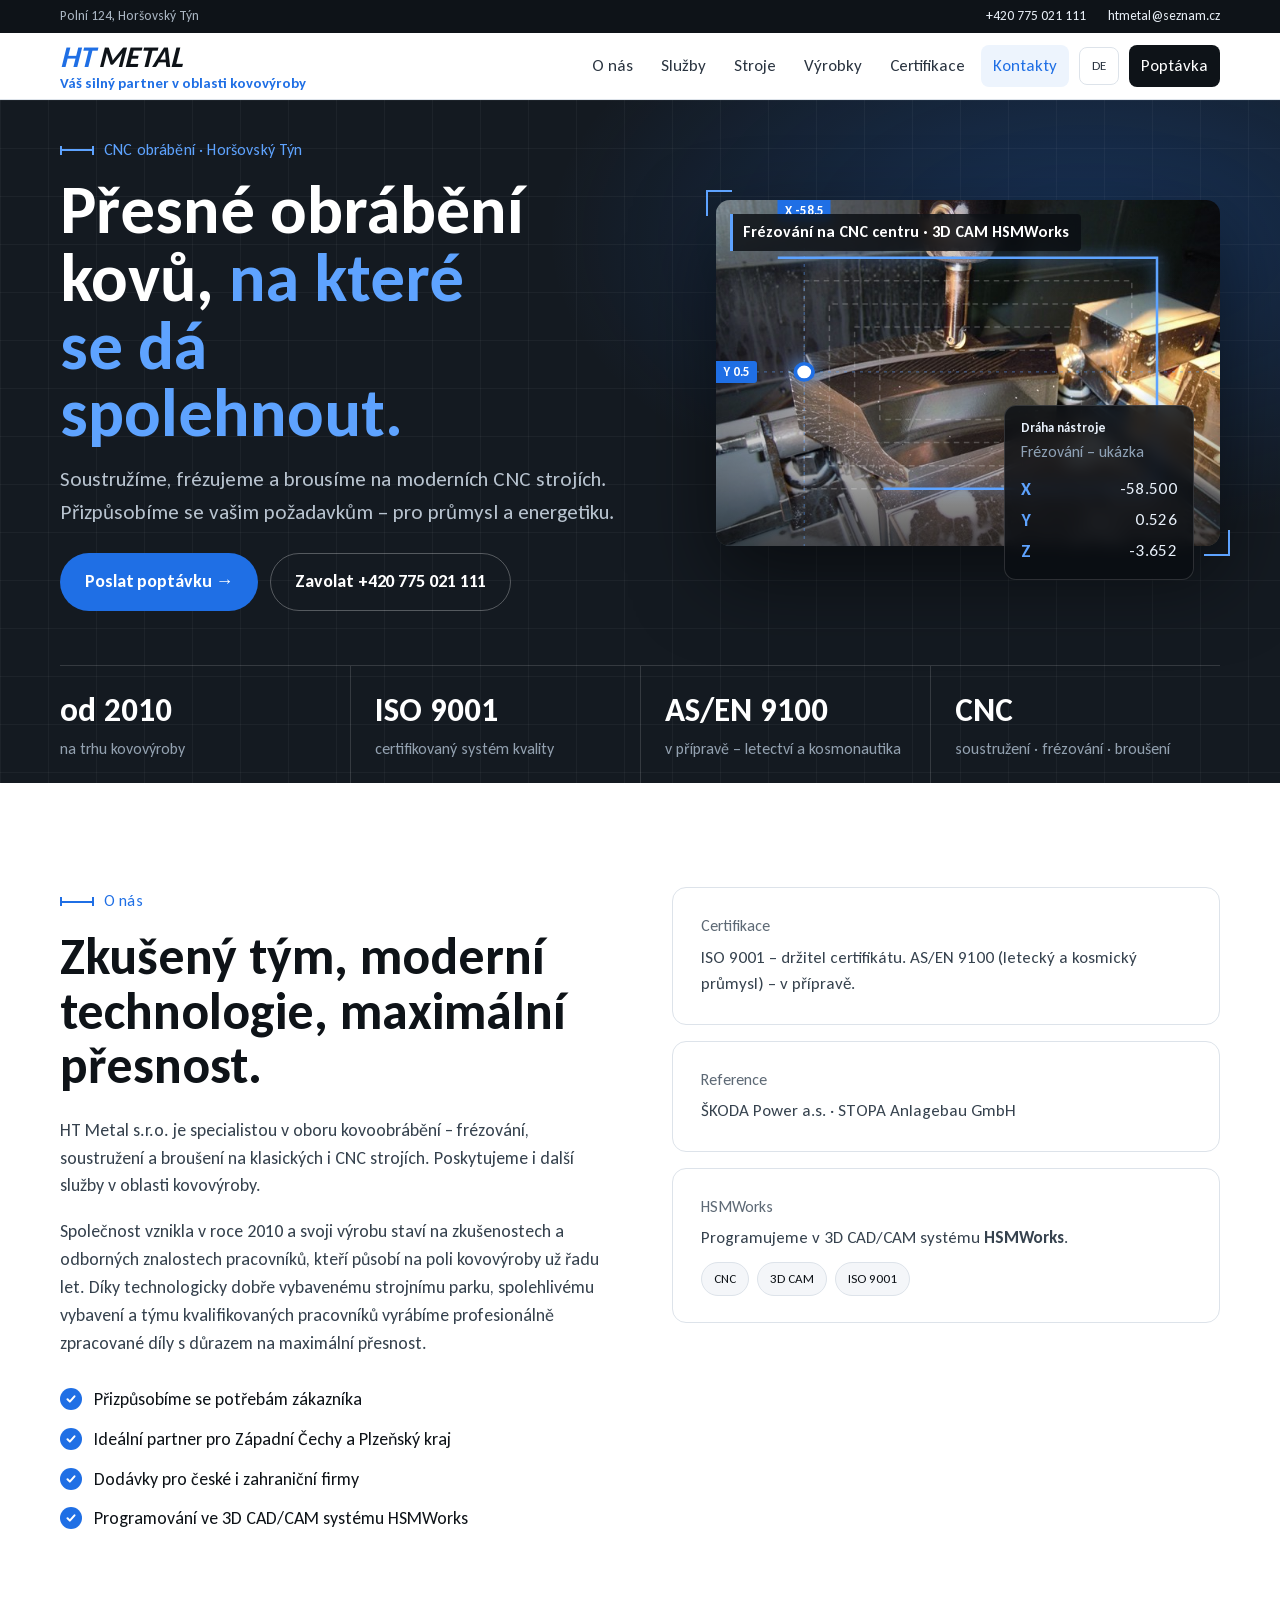
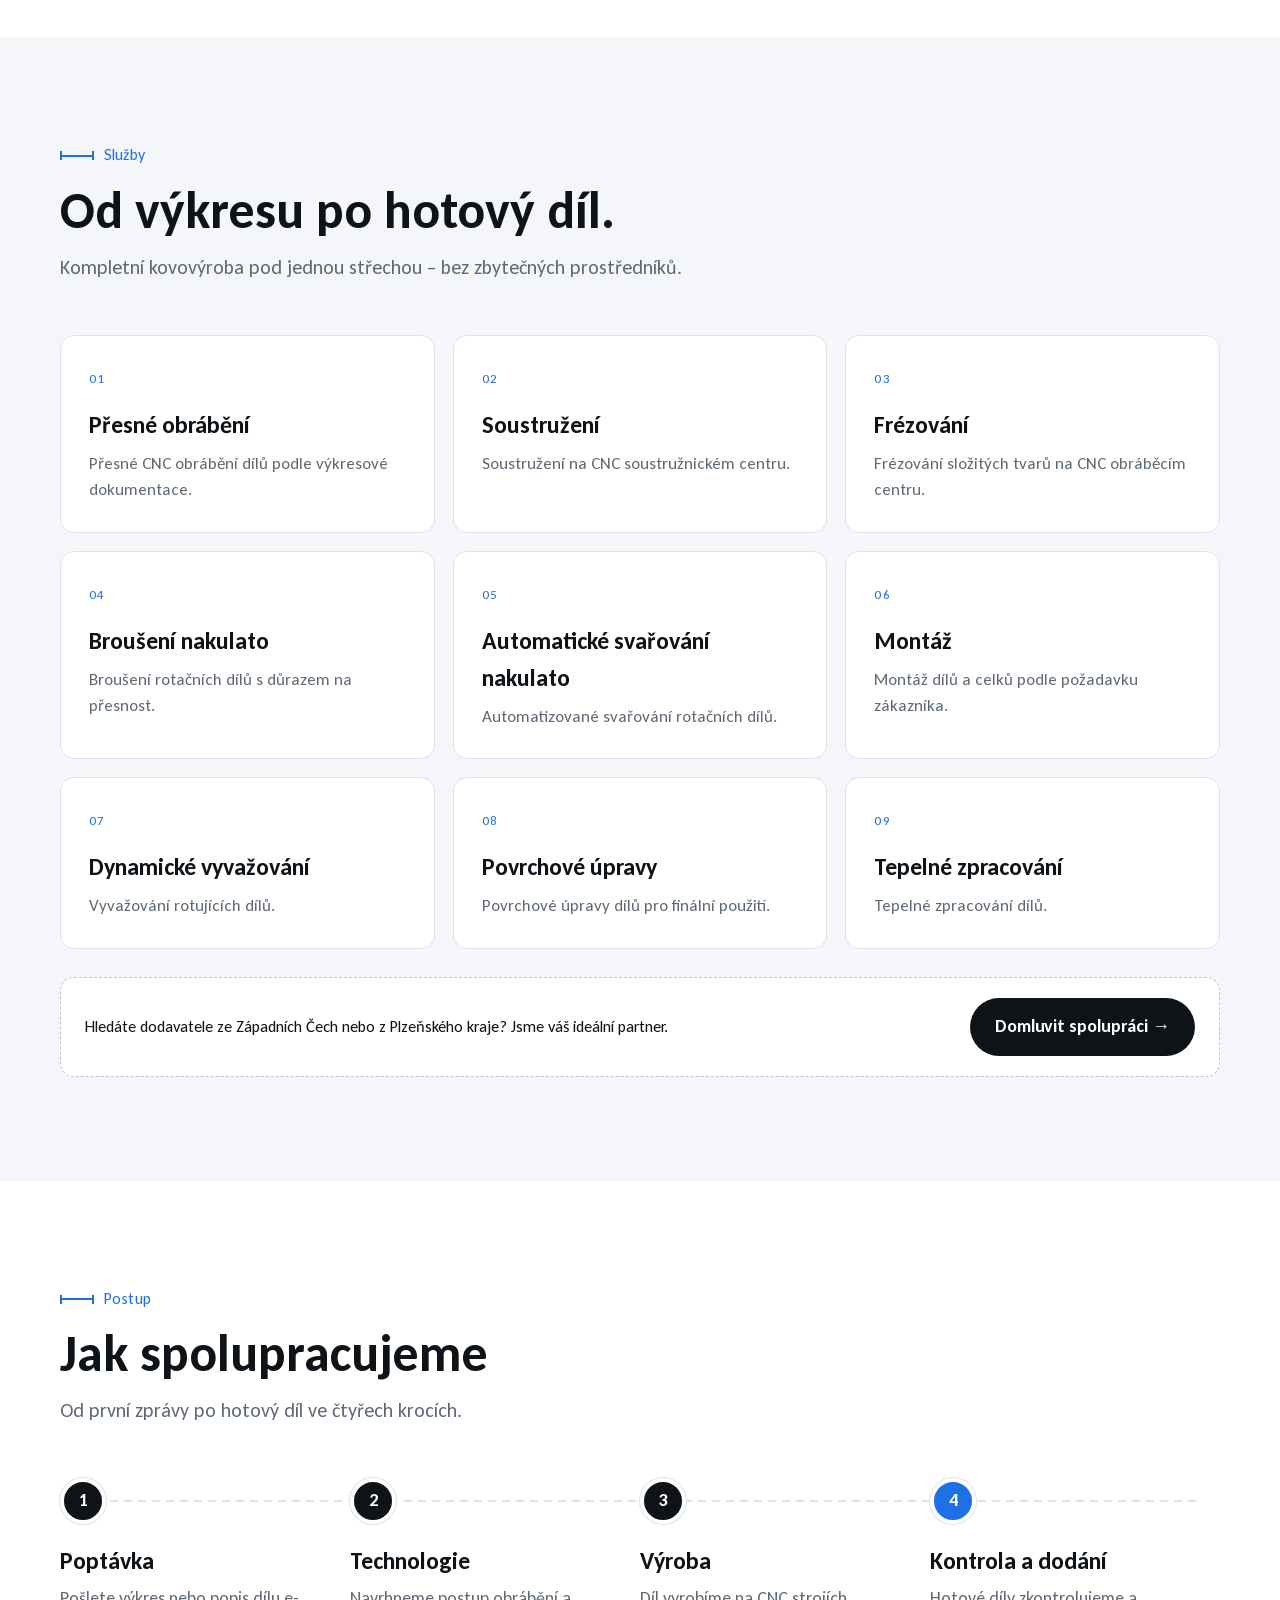
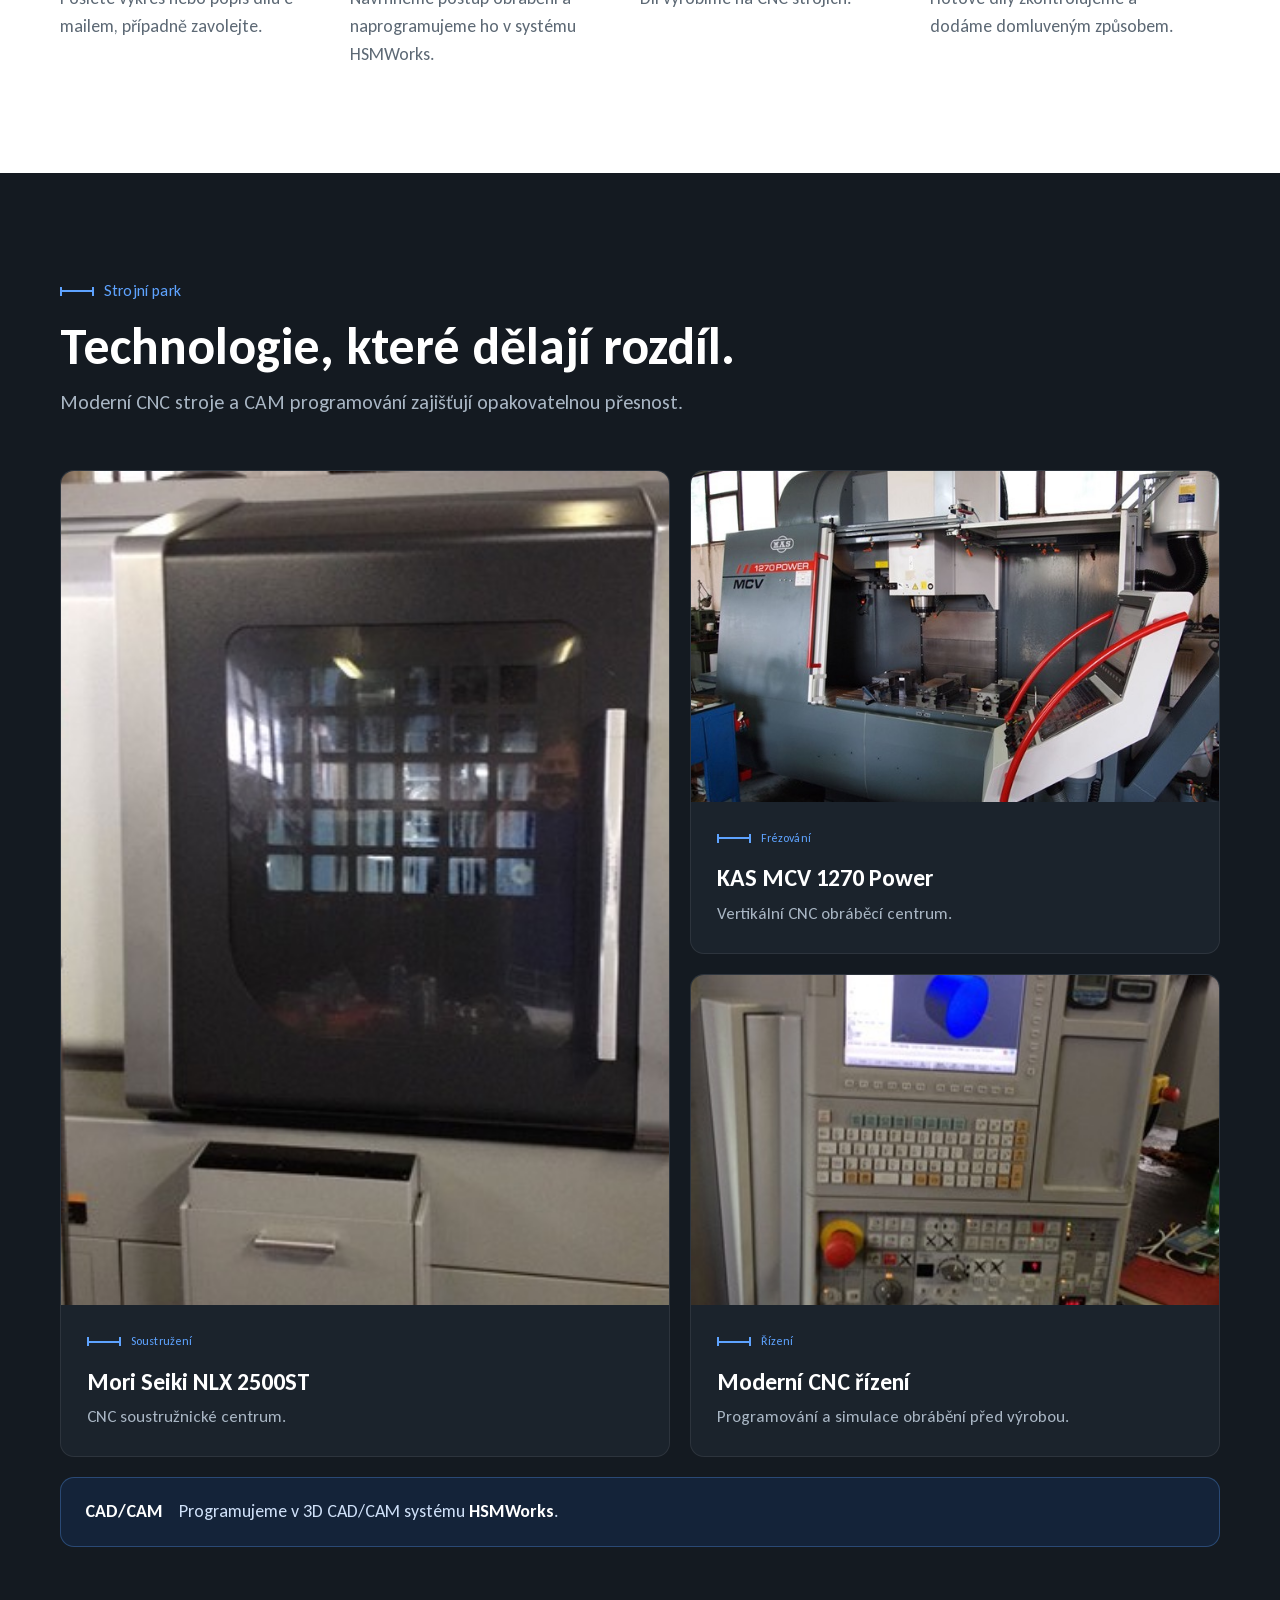
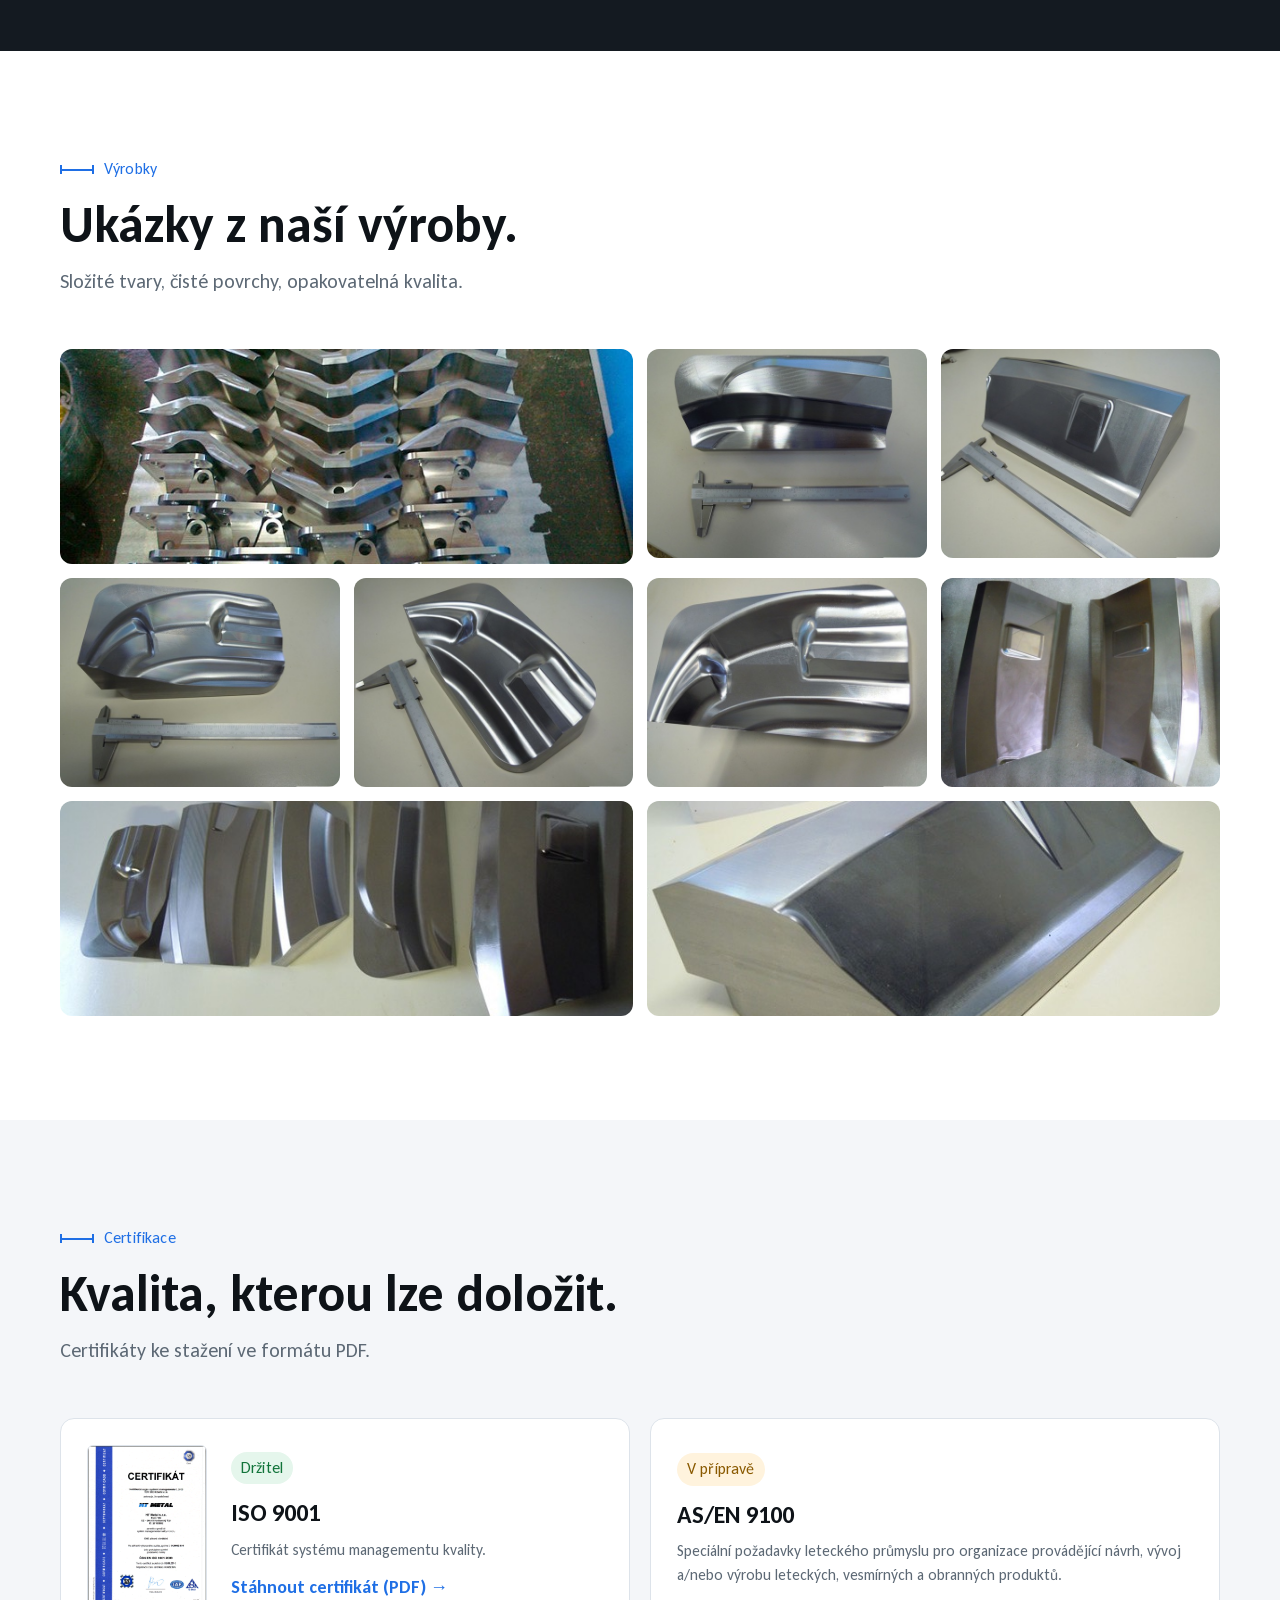
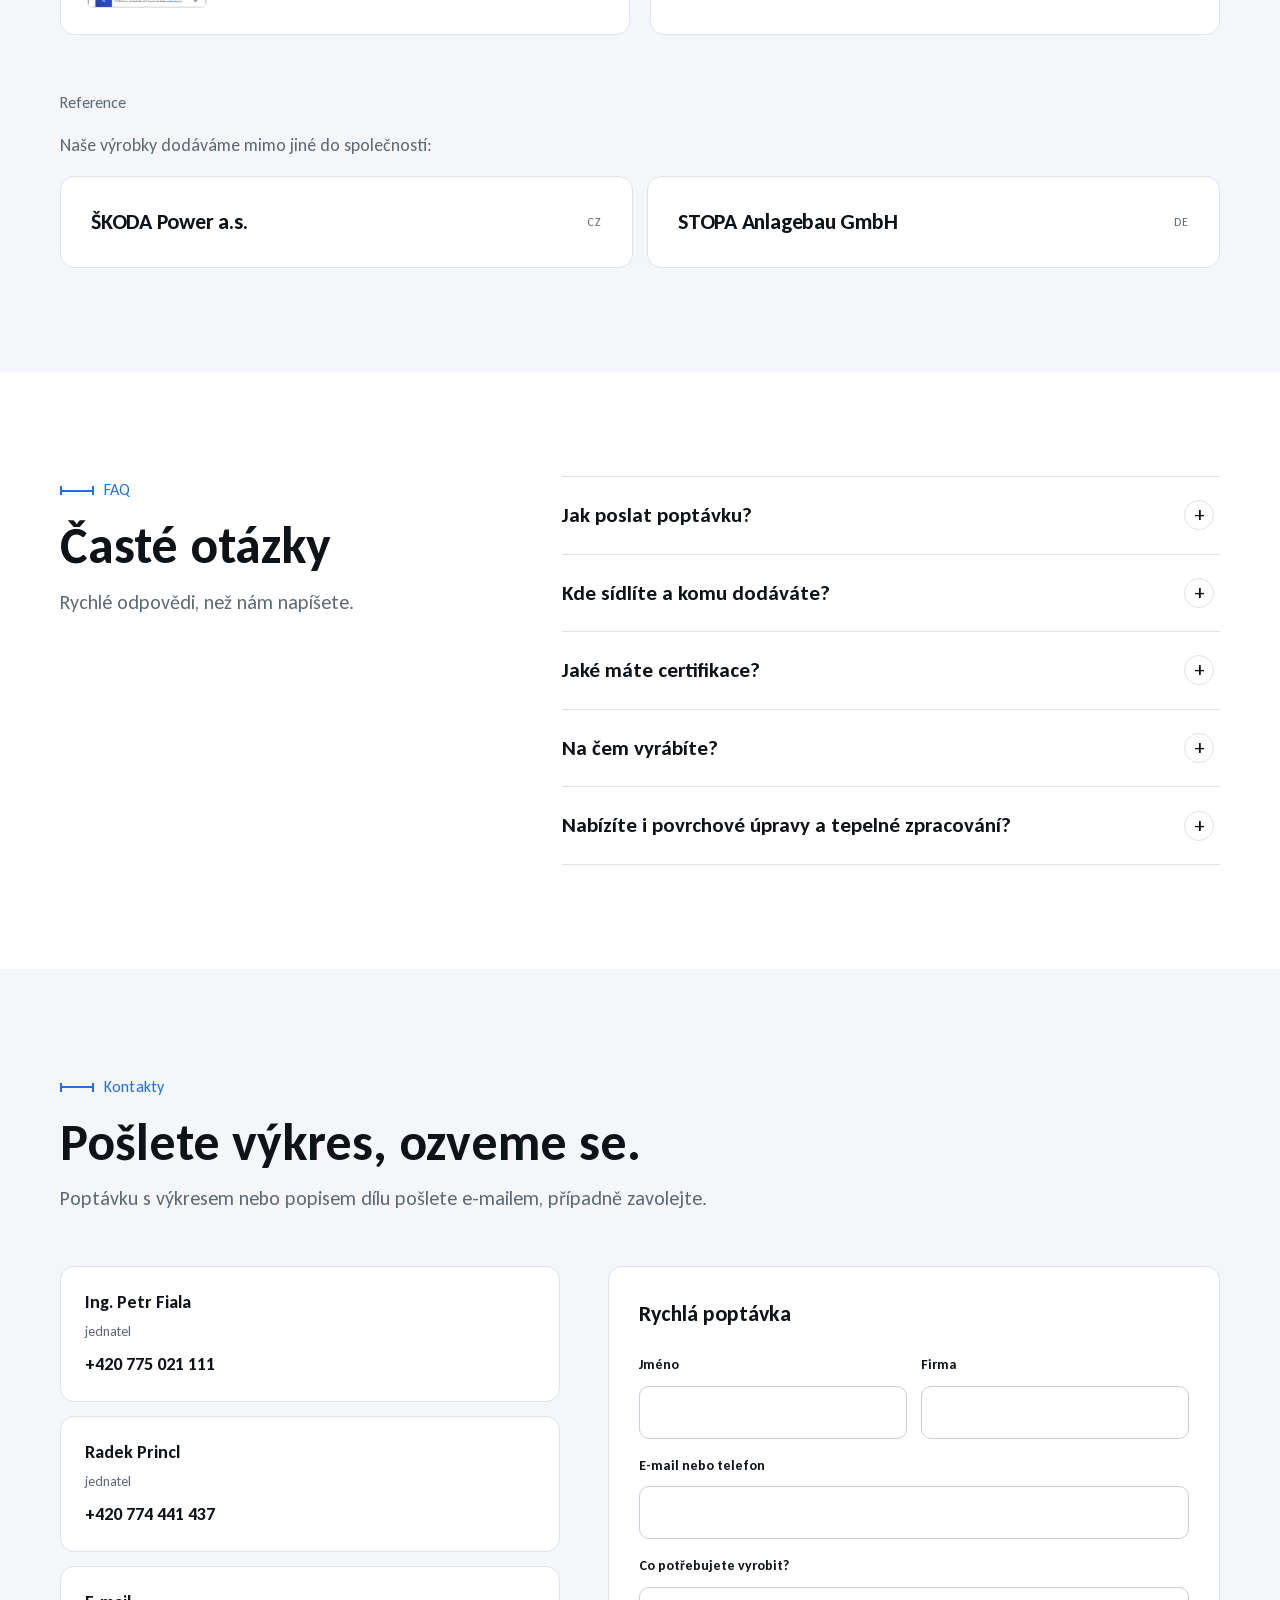
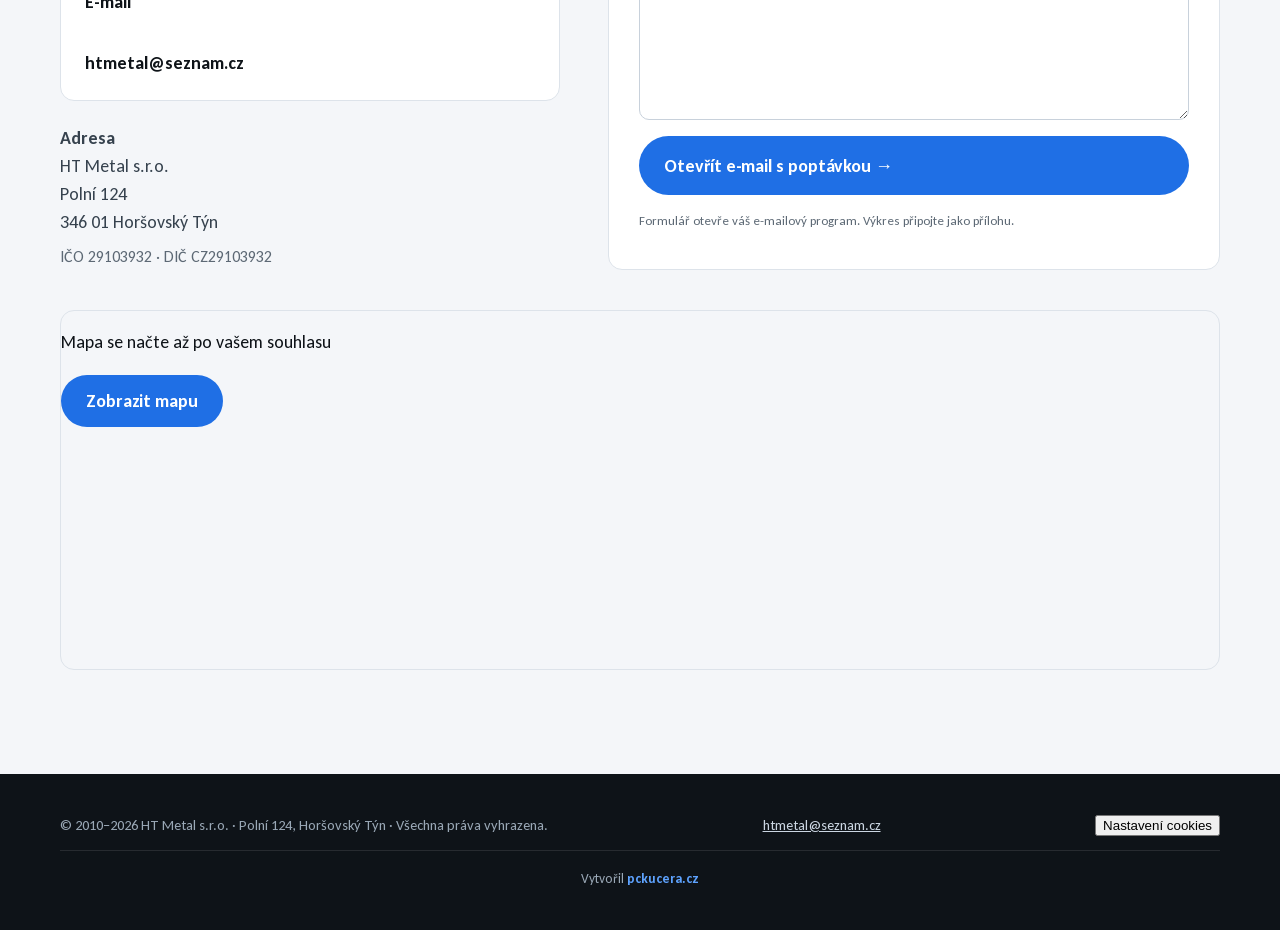
==== index.html @ bbd18423 "Add files via upload" ====
<!DOCTYPE html>
<html lang="cs">
<head>
<meta charset="utf-8">
<meta name="viewport" content="width=device-width, initial-scale=1">
<title>HT Metal s.r.o. – přesné CNC obrábění, Horšovský Týn</title>
<meta name="description" content="Přesné CNC obrábění, soustružení, frézování a broušení. Zakázková kovovýroba z Horšovského Týna pro Plzeňský kraj a zahraničí. Certifikace ISO 9001.">
<meta name="theme-color" content="#141a21">
<link rel="canonical" href="https://htmetal.cz/">
<link rel="alternate" hreflang="cs" href="https://htmetal.cz/">
<link rel="alternate" hreflang="de" href="https://htmetal.cz/de/">
<link rel="alternate" hreflang="x-default" href="https://htmetal.cz/">
<meta property="og:type" content="website">
<meta property="og:title" content="HT Metal s.r.o. – přesné CNC obrábění, Horšovský Týn">
<meta property="og:description" content="Přesné CNC obrábění, soustružení, frézování a broušení. Zakázková kovovýroba z Horšovského Týna pro Plzeňský kraj a zahraničí. Certifikace ISO 9001.">
<meta property="og:url" content="https://htmetal.cz/">
<meta property="og:image" content="https://htmetal.cz/img/stroj4.jpg">
<link rel="icon" href="favicon.svg" type="image/svg+xml">
<link rel="stylesheet" href="assets/style.css">
<script type="application/ld+json">{"@context": "https://schema.org", "@type": "LocalBusiness", "name": "HT Metal s.r.o.", "url": "https://htmetal.cz/", "description": "Přesné CNC obrábění, soustružení, frézování a broušení. Zakázková kovovýroba z Horšovského Týna pro Plzeňský kraj a zahraničí. Certifikace ISO 9001.", "email": "htmetal@seznam.cz", "telephone": "+420 775 021 111", "foundingDate": "2010", "address": {"@type": "PostalAddress", "streetAddress": "Polní 124", "addressLocality": "Horšovský Týn", "postalCode": "346 01", "addressCountry": "CZ"}, "geo": {"@type": "GeoCoordinates", "latitude": 49.52815, "longitude": 12.9497}}</script>
<script type="application/ld+json">{"@context": "https://schema.org", "@type": "FAQPage", "mainEntity": [{"@type": "Question", "name": "Jak poslat poptávku?", "acceptedAnswer": {"@type": "Answer", "text": "Napište na htmetal@seznam.cz nebo zavolejte jednateli. K poptávce se hodí výkres nebo popis dílu, materiál a počet kusů."}}, {"@type": "Question", "name": "Kde sídlíte a komu dodáváte?", "acceptedAnswer": {"@type": "Answer", "text": "Sídlíme v Horšovském Týně v Plzeňském kraji. Dodáváme českým i zahraničním firmám, například společnostem ŠKODA Power a STOPA Anlagebau."}}, {"@type": "Question", "name": "Jaké máte certifikace?", "acceptedAnswer": {"@type": "Answer", "text": "Držíme certifikát ISO 9001, který si můžete stáhnout v sekci Certifikace. Certifikace AS/EN 9100 pro letecký a kosmický průmysl je v přípravě."}}, {"@type": "Question", "name": "Na čem vyrábíte?", "acceptedAnswer": {"@type": "Answer", "text": "Na CNC soustružnickém centru Mori Seiki NLX 2500ST a vertikálním obráběcím centru KAS MCV 1270 Power. Programujeme v systému HSMWorks."}}, {"@type": "Question", "name": "Nabízíte i povrchové úpravy a tepelné zpracování?", "acceptedAnswer": {"@type": "Answer", "text": "Ano, patří mezi naše služby v oblasti kovovýroby. Konkrétní požadavky nám napište a domluvíme postup."}}]}</script>
</head>
<body>
<a class="skip" href="#obsah">Přeskočit na obsah</a>
<div class="util"><div class="wrap"><span>Polní 124, Horšovský Týn</span><span class="uc"><a href="tel:+420775021111">+420 775 021 111</a><a href="mailto:htmetal@seznam.cz">htmetal@seznam.cz</a></span></div></div>
<header class="site-header">
  <div class="wrap bar">
    <a class="brand" href="#" aria-label="HT Metal"><b><i>HT</i>METAL</b><small>Váš silný partner v oblasti kovovýroby</small></a>
    <button class="burger" type="button" aria-label="Menu" aria-expanded="false"><span></span></button>
    <nav class="nav" aria-label="Menu"><a href="#onas">O nás</a><a href="#sluzby">Služby</a><a href="#stroje">Stroje</a><a href="#vyrobky">Výrobky</a><a href="#certifikace">Certifikace</a><a href="#kontakt">Kontakty</a><a class="lang" href="de/" hreflang="de">DE</a><a class="cta" href="#kontakt">Poptávka</a></nav>
  </div>
</header>
<main id="obsah">
<section class="hero" style="padding-bottom:0">
  <div class="wrap">
    <div class="hero-grid">
      <div>
        <span class="eyebrow">CNC obrábění · Horšovský Týn</span>
        <h1>Přesné obrábění kovů, <em>na které se dá spolehnout.</em></h1>
        <p class="lead">Soustružíme, frézujeme a brousíme na moderních CNC strojích. Přizpůsobíme se vašim požadavkům – pro průmysl a energetiku.</p>
        <div class="btns"><a class="btn primary" href="#kontakt">Poslat poptávku →</a><a class="btn ghost" href="tel:+420775021111">Zavolat +420 775 021 111</a></div>
      </div>
      <div class="hero-media"><span class="corner tl"></span><span class="corner br"></span>
        <figure><img src="img/stroj4.jpg" alt="Frézování na CNC centru · 3D CAM HSMWorks" fetchpriority="high">
          <svg class="tp" viewBox="0 0 400 300" preserveAspectRatio="none" aria-hidden="true"><path class="tp-ghost" d="M50 50H350V250H70V70H330V230H90V90H310V210H110V110H290V190H130V130H270"/><path class="tp-line" d="M50 50H350V250H70V70H330V230H90V90H310V210H110V110H290V190H130V130H270"/><circle class="tp-dot" r="7"/></svg>
          <figcaption>Frézování na CNC centru · 3D CAM HSMWorks</figcaption></figure>
        <div class="dro" aria-hidden="true"><b>Dráha nástroje</b><span>Frézování – ukázka</span>
          <dl><dt>X</dt><dd data-ax="x">0.000</dd><dt>Y</dt><dd data-ax="y">0.000</dd><dt>Z</dt><dd data-ax="z">0.000</dd></dl></div>
      </div>
    </div>
    <div class="facts"><div class="fact"><b>od 2010</b><span>na trhu kovovýroby</span></div><div class="fact"><b>ISO 9001</b><span>certifikovaný systém kvality</span></div><div class="fact"><b>AS/EN 9100</b><span>v přípravě – letectví a kosmonautika</span></div><div class="fact"><b>CNC</b><span>soustružení · frézování · broušení</span></div></div>
  </div>
</section>

<section id="onas"><div class="wrap about">
  <div class="rv"><div class="sec-head" style="margin-bottom:24px"><span class="eyebrow">O nás</span><h2>Zkušený tým, moderní technologie, maximální přesnost.</h2></div><p>HT Metal s.r.o. je specialistou v oboru kovoobrábění – frézování, soustružení a broušení na klasických i CNC strojích. Poskytujeme i další služby v oblasti kovovýroby.</p><p>Společnost vznikla v roce 2010 a svoji výrobu staví na zkušenostech a odborných znalostech pracovníků, kteří působí na poli kovovýroby už řadu let. Díky technologicky dobře vybavenému strojnímu parku, spolehlivému vybavení a týmu kvalifikovaných pracovníků vyrábíme profesionálně zpracované díly s důrazem na maximální přesnost.</p><ul class="checks"><li>Přizpůsobíme se potřebám zákazníka</li><li>Ideální partner pro Západní Čechy a Plzeňský kraj</li><li>Dodávky pro české i zahraniční firmy</li><li>Programování ve 3D CAD/CAM systému HSMWorks</li></ul></div>
  <div class="about-side"><div class="stat-card rv"><h3>Certifikace</h3><p>ISO 9001 – držitel certifikátu. AS/EN 9100 (letecký a kosmický průmysl) – v přípravě.</p></div><div class="stat-card rv"><h3>Reference</h3><p>ŠKODA Power a.s. · STOPA Anlagebau GmbH</p></div><div class="stat-card rv"><h3>HSMWorks</h3><p>Programujeme v 3D CAD/CAM systému <b>HSMWorks</b>.</p><div class="tags"><span>CNC</span><span>3D CAM</span><span>ISO 9001</span></div></div></div>
</div></section>

<section id="sluzby" class="alt"><div class="wrap">
  <div class="sec-head rv"><span class="eyebrow">Služby</span><h2>Od výkresu po hotový díl.</h2><p>Kompletní kovovýroba pod jednou střechou – bez zbytečných prostředníků.</p></div>
  <div class="cards"><article class="card rv"><span class="n">01</span><h3>Přesné obrábění</h3><p>Přesné CNC obrábění dílů podle výkresové dokumentace.</p></article><article class="card rv"><span class="n">02</span><h3>Soustružení</h3><p>Soustružení na CNC soustružnickém centru.</p></article><article class="card rv"><span class="n">03</span><h3>Frézování</h3><p>Frézování složitých tvarů na CNC obráběcím centru.</p></article><article class="card rv"><span class="n">04</span><h3>Broušení nakulato</h3><p>Broušení rotačních dílů s důrazem na přesnost.</p></article><article class="card rv"><span class="n">05</span><h3>Automatické svařování nakulato</h3><p>Automatizované svařování rotačních dílů.</p></article><article class="card rv"><span class="n">06</span><h3>Montáž</h3><p>Montáž dílů a celků podle požadavku zákazníka.</p></article><article class="card rv"><span class="n">07</span><h3>Dynamické vyvažování</h3><p>Vyvažování rotujících dílů.</p></article><article class="card rv"><span class="n">08</span><h3>Povrchové úpravy</h3><p>Povrchové úpravy dílů pro finální použití.</p></article><article class="card rv"><span class="n">09</span><h3>Tepelné zpracování</h3><p>Tepelné zpracování dílů.</p></article></div>
  <div class="note rv"><p>Hledáte dodavatele ze Západních Čech nebo z Plzeňského kraje? Jsme váš ideální partner.</p><a class="btn dark" href="#kontakt">Domluvit spolupráci →</a></div>
</div></section>

<section id="postup"><div class="wrap">
  <div class="sec-head rv"><span class="eyebrow">Postup</span><h2>Jak spolupracujeme</h2><p>Od první zprávy po hotový díl ve čtyřech krocích.</p></div>
  <ol class="steps"><li class="rv"><span class="sn">1</span><h3>Poptávka</h3><p>Pošlete výkres nebo popis dílu e-mailem, případně zavolejte.</p></li><li class="rv"><span class="sn">2</span><h3>Technologie</h3><p>Navrhneme postup obrábění a naprogramujeme ho v systému HSMWorks.</p></li><li class="rv"><span class="sn">3</span><h3>Výroba</h3><p>Díl vyrobíme na CNC strojích.</p></li><li class="rv"><span class="sn">4</span><h3>Kontrola a dodání</h3><p>Hotové díly zkontrolujeme a dodáme domluveným způsobem.</p></li></ol>
</div></section>

<section id="stroje" class="dark"><div class="wrap">
  <div class="sec-head rv"><span class="eyebrow">Strojní park</span><h2>Technologie, které dělají rozdíl.</h2><p>Moderní CNC stroje a CAM programování zajišťují opakovatelnou přesnost.</p></div>
  <div class="machines"><article class="m-card tall rv"><img src="img/stroj1.jpg" alt="Soustružnické centrum Mori Seiki NLX 2500ST" loading="lazy"><div class="m-body"><span class="eyebrow">Soustružení</span><h3>Mori Seiki NLX 2500ST</h3><p>CNC soustružnické centrum.</p></div></article><article class="m-card rv"><img src="img/stroj3.jpg" alt="Vertikální obráběcí centrum KAS MCV 1270 Power" loading="lazy"><div class="m-body"><span class="eyebrow">Frézování</span><h3>KAS MCV 1270 Power</h3><p>Vertikální CNC obráběcí centrum.</p></div></article><article class="m-card rv"><img src="img/stroj2.jpg" alt="Ovládací panel CNC stroje" loading="lazy"><div class="m-body"><span class="eyebrow">Řízení</span><h3>Moderní CNC řízení</h3><p>Programování a simulace obrábění před výrobou.</p></div></article></div>
  <div class="cam rv"><b>CAD/CAM</b><span>Programujeme v 3D CAD/CAM systému <b>HSMWorks</b>.</span></div>
</div></section>

<section id="vyrobky"><div class="wrap">
  <div class="sec-head rv"><span class="eyebrow">Výrobky</span><h2>Ukázky z naší výroby.</h2><p>Složité tvary, čisté povrchy, opakovatelná kvalita.</p></div>
  <div class="gallery rv"><button type="button" data-full="img/produkt7.jpg" aria-label="Frézovaný díl s posuvným měřítkem"><img src="img/produkt7.jpg" alt="Frézovaný díl s posuvným měřítkem" loading="lazy"></button><button type="button" data-full="img/produkt1.jpg" aria-label="Frézovaný díl s posuvným měřítkem"><img src="img/produkt1.jpg" alt="Frézovaný díl s posuvným měřítkem" loading="lazy"></button><button type="button" data-full="img/produkt2.jpg" aria-label="Frézovaný díl s posuvným měřítkem"><img src="img/produkt2.jpg" alt="Frézovaný díl s posuvným měřítkem" loading="lazy"></button><button type="button" data-full="img/produkt3.jpg" aria-label="Frézovaný díl"><img src="img/produkt3.jpg" alt="Frézovaný díl" loading="lazy"></button><button type="button" data-full="img/produkt4.jpg" aria-label="Frézovaný díl"><img src="img/produkt4.jpg" alt="Frézovaný díl" loading="lazy"></button><button type="button" data-full="img/produkt5.jpg" aria-label="Frézovaný díl"><img src="img/produkt5.jpg" alt="Frézovaný díl" loading="lazy"></button><button type="button" data-full="img/produkt8.jpg" aria-label="Sada obrobených dílů"><img src="img/produkt8.jpg" alt="Sada obrobených dílů" loading="lazy"></button><button type="button" data-full="img/produkt6.jpg" aria-label="Série obrobených konzol"><img src="img/produkt6.jpg" alt="Série obrobených konzol" loading="lazy"></button><button type="button" data-full="img/produkt9.jpg" aria-label="Dva obrobené díly"><img src="img/produkt9.jpg" alt="Dva obrobené díly" loading="lazy"></button></div>
</div></section>
<dialog class="lb" id="lb"><button class="x" type="button" aria-label="Zavřít">×</button><button class="nv prev" type="button" aria-label="Předchozí">‹</button><img alt=""><button class="nv next" type="button" aria-label="Další">›</button></dialog>

<section id="certifikace" class="alt"><div class="wrap">
  <div class="sec-head rv"><span class="eyebrow">Certifikace</span><h2>Kvalita, kterou lze doložit.</h2><p>Certifikáty ke stažení ve formátu PDF.</p></div>
  <div class="certs"><article class="cert rv"><img src="img/htmetal_cz.gif" alt="ISO 9001" loading="lazy"><div><span class="badge">Držitel</span><h3>ISO 9001</h3><p>Certifikát systému managementu kvality.</p><a class="l" href="certif_9001_cs.pdf">Stáhnout certifikát (PDF) →</a></div></article><article class="cert rv"><div><span class="badge wip">V přípravě</span><h3>AS/EN 9100</h3><p>Speciální požadavky leteckého průmyslu pro organizace provádějící návrh, vývoj a/nebo výrobu leteckých, vesmírných a obranných produktů.</p></div></article></div>
  <div class="refs"><h3>Reference</h3><p style="margin:0 0 16px;color:var(--steel)">Naše výrobky dodáváme mimo jiné do společností:</p><div class="ref-row"><div class="ref rv">ŠKODA Power a.s.<small>CZ</small></div><div class="ref rv">STOPA Anlagebau GmbH<small>DE</small></div></div></div>
</div></section>

<section id="faq"><div class="wrap faqwrap">
  <div class="sec-head rv"><span class="eyebrow">FAQ</span><h2>Časté otázky</h2><p>Rychlé odpovědi, než nám napíšete.</p></div>
  <div class="faq"><details class="rv"><summary>Jak poslat poptávku?</summary><p>Napište na htmetal@seznam.cz nebo zavolejte jednateli. K poptávce se hodí výkres nebo popis dílu, materiál a počet kusů.</p></details><details class="rv"><summary>Kde sídlíte a komu dodáváte?</summary><p>Sídlíme v Horšovském Týně v Plzeňském kraji. Dodáváme českým i zahraničním firmám, například společnostem ŠKODA Power a STOPA Anlagebau.</p></details><details class="rv"><summary>Jaké máte certifikace?</summary><p>Držíme certifikát ISO 9001, který si můžete stáhnout v sekci Certifikace. Certifikace AS/EN 9100 pro letecký a kosmický průmysl je v přípravě.</p></details><details class="rv"><summary>Na čem vyrábíte?</summary><p>Na CNC soustružnickém centru Mori Seiki NLX 2500ST a vertikálním obráběcím centru KAS MCV 1270 Power. Programujeme v systému HSMWorks.</p></details><details class="rv"><summary>Nabízíte i povrchové úpravy a tepelné zpracování?</summary><p>Ano, patří mezi naše služby v oblasti kovovýroby. Konkrétní požadavky nám napište a domluvíme postup.</p></details></div>
</div></section>

<section id="kontakt" class="alt"><div class="wrap">
  <div class="sec-head rv"><span class="eyebrow">Kontakty</span><h2>Pošlete výkres, ozveme se.</h2><p>Poptávku s výkresem nebo popisem dílu pošlete e-mailem, případně zavolejte.</p></div>
  <div class="contact">
    <div class="rv">
      <div class="people">
        <div class="person"><b>Ing. Petr Fiala</b><span>jednatel</span><a href="tel:+420775021111">+420 775 021 111</a></div>
        <div class="person"><b>Radek Princl</b><span>jednatel</span><a href="tel:+420774441437">+420 774 441 437</a></div>
        <div class="person"><b>E-mail</b><span>&nbsp;</span><a href="mailto:htmetal@seznam.cz">htmetal@seznam.cz</a></div>
      </div>
      <address class="addr"><b>Adresa</b><br>HT Metal s.r.o.<br>Polní 124<br>346 01 Horšovský Týn<small>IČO 29103932 · DIČ CZ29103932</small></address>
    </div>
    <form class="rfq rv" data-to="htmetal@seznam.cz" data-subject="Poptávka – HT Metal" action="mailto:htmetal@seznam.cz" method="post" enctype="text/plain">
      <h3>Rychlá poptávka</h3>
      <div class="row2"><label>Jméno<input name="name" required autocomplete="name"></label><label>Firma<input name="company" autocomplete="organization"></label></div>
      <label>E-mail nebo telefon<input name="contact" required autocomplete="email"></label>
      <label>Co potřebujete vyrobit?<textarea name="message" required></textarea></label>
      <button class="btn primary" type="submit">Otevřít e-mail s poptávkou →</button>
      <p class="hint">Formulář otevře váš e-mailový program. Výkres připojte jako přílohu.</p>
    </form>
  </div>
  <div class="map rv"><div class="map-ph"><p>Mapa se načte až po vašem souhlasu</p><button type="button" class="btn primary" data-cc-open>Zobrazit mapu</button></div><iframe title="Mapa" hidden loading="lazy" referrerpolicy="no-referrer" data-src="https://www.openstreetmap.org/export/embed.html?bbox=12.9300%2C49.5200%2C12.9700%2C49.5360&amp;layer=mapnik&amp;marker=49.52815%2C12.94970"></iframe></div>
</div></section>
</main>
<footer><div class="wrap"><span>© 2010–2026 HT Metal s.r.o. · Polní 124, Horšovský Týn · Všechna práva vyhrazena.</span><span><a href="mailto:htmetal@seznam.cz">htmetal@seznam.cz</a></span><span><button type="button" class="cc-link" data-cc-open>Nastavení cookies</button></span><span class="made">Vytvořil <a href="https://pckucera.cz" target="_blank" rel="noopener">pckucera.cz</a></span></div></footer>
<div id="cc" class="cc" role="dialog" aria-live="polite" aria-label="Cookies" hidden><p>Web používá jen jednu externí službu: mapu OpenStreetMap. Ta se načte až po vašem souhlasu a může ukládat cookies. Jinak nepoužíváme žádnou analytiku ani reklamu.</p><div class="cc-b"><button type="button" class="btn ghost" data-cc="no">Odmítnout</button><button type="button" class="btn primary" data-cc="yes">Přijmout</button></div></div>
<div class="mbar"><a href="tel:+420775021111">Zavolat</a><a class="p" href="#kontakt">Poptávka</a></div>
<script src="assets/app.js" defer></script>
</body>
</html>
---- assets/style.css ----
@font-face {
  font-family: 'Carlito';
  font-style: normal;
  font-weight: 400;
  font-display: swap;
  src: url(carlito-latin-ext-400.woff2) format('woff2');
  unicode-range: U+0100-02BA, U+02BD-02C5, U+02C7-02CC, U+02CE-02D7, U+02DD-02FF, U+0304, U+0308, U+0329, U+1D00-1DBF, U+1E00-1E9F, U+1EF2-1EFF, U+2020, U+20A0-20AB, U+20AD-20C4, U+2113, U+2C60-2C7F, U+A720-A7FF;
}
@font-face {
  font-family: 'Carlito';
  font-style: normal;
  font-weight: 400;
  font-display: swap;
  src: url(carlito-latin-400.woff2) format('woff2');
  unicode-range: U+0000-00FF, U+0131, U+0152-0153, U+02BB-02BC, U+02C6, U+02DA, U+02DC, U+0304, U+0308, U+0329, U+2000-206F, U+20AC, U+2122, U+2191, U+2193, U+2212, U+2215, U+FEFF, U+FFFD;
}
@font-face {
  font-family: 'Carlito';
  font-style: normal;
  font-weight: 700;
  font-display: swap;
  src: url(carlito-latin-ext-700.woff2) format('woff2');
  unicode-range: U+0100-02BA, U+02BD-02C5, U+02C7-02CC, U+02CE-02D7, U+02DD-02FF, U+0304, U+0308, U+0329, U+1D00-1DBF, U+1E00-1E9F, U+1EF2-1EFF, U+2020, U+20A0-20AB, U+20AD-20C4, U+2113, U+2C60-2C7F, U+A720-A7FF;
}
@font-face {
  font-family: 'Carlito';
  font-style: normal;
  font-weight: 700;
  font-display: swap;
  src: url(carlito-latin-700.woff2) format('woff2');
  unicode-range: U+0000-00FF, U+0131, U+0152-0153, U+02BB-02BC, U+02C6, U+02DA, U+02DC, U+0304, U+0308, U+0329, U+2000-206F, U+20AC, U+2122, U+2191, U+2193, U+2212, U+2215, U+FEFF, U+FFFD;
}

:root {
  --ink: #0e1318;
  --graphite: #141a21;
  --graphite-2: #1b232c;
  --steel: #5d6975;
  --line: #dde3ea;
  --paper: #f4f6f9;
  --white: #fff;
  --blue: #1f6fe5;
  --blue-hi: #5ea3ff;
  --radius: 14px;
  --font: Calibri, Carlito, Helvetica, Arial, sans-serif;
  --head: Calibri, Carlito, Helvetica, Arial, sans-serif;
  --mono: Calibri, Carlito, Helvetica, Arial, sans-serif;
  --wrap: 1160px;
}

*, *::before, *::after { box-sizing: border-box; }
html { scroll-behavior: smooth; scroll-padding-top: 84px; }
body {
  margin: 0;
  font-family: var(--font);
  color: var(--ink);
  background: var(--white);
  line-height: 1.6;
  -webkit-font-smoothing: antialiased;
}
img { max-width: 100%; display: block; }
a { color: inherit; }
.wrap { width: min(var(--wrap), 100% - 40px); margin-inline: auto; }
.skip { position: absolute; left: -999px; top: 8px; background: var(--blue); color: #fff; padding: 8px 14px; border-radius: 8px; z-index: 100; }
.skip:focus { left: 8px; }
:focus-visible { outline: 3px solid var(--blue-hi); outline-offset: 3px; border-radius: 4px; }

/* ---------- header ---------- */
.site-header {
  position: sticky; top: 0; z-index: 50;
  background: rgba(255,255,255,.88);
  backdrop-filter: saturate(160%) blur(12px);
  -webkit-backdrop-filter: saturate(160%) blur(12px);
  border-bottom: 1px solid var(--line);
}
.bar { display: flex; align-items: center; justify-content: space-between; height: 68px; gap: 24px; }
.brand { display: flex; flex-direction: column; text-decoration: none; line-height: 1; }
.brand b { font-size: 26px; font-weight: 900; font-style: italic; letter-spacing: .02em; }
.brand b i { color: var(--blue); font-style: inherit; margin-right: 4px; }
.brand small { font-size: 10.5px; color: var(--steel); letter-spacing: .06em; margin-top: 4px; text-transform: uppercase; }
.nav { display: flex; align-items: center; gap: 4px; }
.nav a { text-decoration: none; font-size: 15px; font-weight: 500; padding: 8px 12px; border-radius: 8px; color: #2a3440; }
.nav a:hover { background: var(--paper); }
.nav .lang { font-family: var(--mono); font-size: 13px; border: 1px solid var(--line); margin-left: 6px; }
.nav .cta { background: var(--ink); color: #fff; margin-left: 6px; }
.nav .cta:hover { background: var(--blue); }
.burger { display: none; background: none; border: 1px solid var(--line); border-radius: 10px; width: 44px; height: 44px; cursor: pointer; }
.burger span, .burger span::before, .burger span::after { display: block; width: 18px; height: 2px; background: var(--ink); margin: auto; position: relative; transition: .2s; }
.burger span::before, .burger span::after { content: ""; position: absolute; left: 0; }
.burger span::before { top: -6px; } .burger span::after { top: 6px; }

/* ---------- hero ---------- */
.hero {
  position: relative; overflow: hidden; color: #fff;
  background:
    linear-gradient(rgba(255,255,255,.04) 1px, transparent 1px) 0 0 / 48px 48px,
    linear-gradient(90deg, rgba(255,255,255,.04) 1px, transparent 1px) 0 0 / 48px 48px,
    radial-gradient(900px 500px at 85% 20%, rgba(31,111,229,.28), transparent 60%),
    var(--graphite);
  padding: 88px 0 0;
}
.hero-grid { display: grid; grid-template-columns: 1.1fr .9fr; gap: 56px; align-items: center; }
.eyebrow { font-family: var(--mono); font-size: 13px; letter-spacing: .12em; text-transform: uppercase; color: var(--blue-hi); display: inline-flex; gap: 10px; align-items: center; }
.eyebrow::before { content: ""; width: 28px; height: 2px; background: currentColor; }
.hero h1 { font-size: clamp(38px, 5.6vw, 68px); line-height: 1.04; letter-spacing: -.025em; margin: 18px 0 20px; font-weight: 800; }
.hero h1 em { font-style: normal; color: var(--blue-hi); }
.hero p.lead { font-size: clamp(17px, 1.6vw, 20px); color: #b8c3cf; max-width: 560px; margin: 0 0 32px; }
.btns { display: flex; flex-wrap: wrap; gap: 12px; }
.btn { display: inline-flex; align-items: center; gap: 10px; padding: 14px 24px; border-radius: 999px; font-weight: 600; text-decoration: none; font-size: 16px; border: 1px solid transparent; transition: .2s; cursor: pointer; font-family: inherit; }
.btn.primary { background: var(--blue); color: #fff; }
.btn.primary:hover { background: #3b86f5; transform: translateY(-1px); }
.btn.ghost { border-color: rgba(255,255,255,.28); color: #fff; }
.btn.ghost:hover { background: rgba(255,255,255,.08); }
.btn.dark { background: var(--ink); color: #fff; }
.btn.dark:hover { background: var(--blue); }

.hero-media { position: relative; }
.hero-media figure { margin: 0; position: relative; border-radius: var(--radius); overflow: hidden; box-shadow: 0 30px 80px rgba(0,0,0,.5); aspect-ratio: 4 / 3; }
.hero-media img { width: 100%; height: 100%; object-fit: cover; }
.hero-media figure::after { content: ""; position: absolute; inset: 0; background: linear-gradient(180deg, transparent 55%, rgba(0,0,0,.65)); }
.hero-media figcaption { position: absolute; left: 18px; bottom: 14px; z-index: 2; font-family: var(--mono); font-size: 12.5px; letter-spacing: .06em; color: #dce6f2; }
.corner { position: absolute; width: 26px; height: 26px; border: 2px solid var(--blue-hi); z-index: 3; }
.corner.tl { top: -10px; left: -10px; border-right: 0; border-bottom: 0; }
.corner.br { bottom: -10px; right: -10px; border-left: 0; border-top: 0; }

.facts { margin-top: 72px; display: grid; grid-template-columns: repeat(4, 1fr); border-top: 1px solid rgba(255,255,255,.14); }
.fact { padding: 26px 24px 30px 0; }
.fact + .fact { padding-left: 24px; border-left: 1px solid rgba(255,255,255,.14); }
.fact b { display: block; font-family: var(--mono); font-size: clamp(24px, 2.6vw, 34px); font-weight: 600; color: #fff; letter-spacing: -.01em; }
.fact span { font-size: 14px; color: #93a1b0; }

/* ---------- sections ---------- */
section { padding: 104px 0; }
section.alt { background: var(--paper); }
section.dark { background: var(--graphite); color: #fff; }
.sec-head { max-width: 680px; margin-bottom: 52px; }
.sec-head .eyebrow { color: var(--blue); }
.dark .sec-head .eyebrow { color: var(--blue-hi); }
.sec-head h2 { font-size: clamp(30px, 3.8vw, 46px); line-height: 1.1; letter-spacing: -.02em; margin: 14px 0 14px; }
.sec-head p { color: var(--steel); font-size: 18px; margin: 0; }
.dark .sec-head p { color: #a9b6c4; }

/* about */
.about { display: grid; grid-template-columns: 1fr 1fr; gap: 64px; align-items: start; }
.about p { font-size: 18px; color: #36424e; margin: 0 0 18px; }
.checks { list-style: none; padding: 0; margin: 28px 0 0; display: grid; gap: 12px; }
.checks li { display: flex; gap: 12px; align-items: flex-start; font-weight: 500; }
.checks li::before { content: ""; flex: none; width: 22px; height: 22px; margin-top: 2px; border-radius: 50%; background: var(--blue) url("data:image/svg+xml,%3Csvg xmlns='http://www.w3.org/2000/svg' viewBox='0 0 24 24' fill='none' stroke='white' stroke-width='3.5' stroke-linecap='round' stroke-linejoin='round'%3E%3Cpath d='M6 12.5l4 4 8-9'/%3E%3C/svg%3E") center/14px no-repeat; }
.about-side { display: grid; gap: 16px; }
.stat-card { border: 1px solid var(--line); border-radius: var(--radius); padding: 26px 28px; background: #fff; }
.stat-card h3 { margin: 0 0 6px; font-size: 14px; letter-spacing: .1em; text-transform: uppercase; color: var(--steel); font-family: var(--mono); font-weight: 500; }
.stat-card p { margin: 0; font-size: 17px; }
.tags { display: flex; flex-wrap: wrap; gap: 8px; margin-top: 10px; }
.tags span { font-family: var(--mono); font-size: 13px; padding: 6px 12px; border-radius: 999px; background: var(--paper); border: 1px solid var(--line); }

/* services */
.cards { display: grid; grid-template-columns: repeat(3, 1fr); gap: 18px; }
.card { background: #fff; border: 1px solid var(--line); border-radius: var(--radius); padding: 28px; transition: .25s; position: relative; overflow: hidden; }
.card::after { content: ""; position: absolute; left: 0; bottom: 0; height: 3px; width: 0; background: var(--blue); transition: width .35s; }
.card:hover { transform: translateY(-4px); box-shadow: 0 18px 40px rgba(15,25,40,.09); border-color: transparent; }
.card:hover::after { width: 100%; }
.card .n { font-family: var(--mono); font-size: 13px; color: var(--blue); letter-spacing: .1em; }
.card h3 { margin: 14px 0 8px; font-size: 21px; letter-spacing: -.01em; }
.card p { margin: 0; color: var(--steel); font-size: 15.5px; }
.note { margin-top: 28px; padding: 20px 24px; border-radius: var(--radius); background: #fff; border: 1px dashed #b9c4d0; display: flex; gap: 14px; align-items: center; flex-wrap: wrap; justify-content: space-between; }
.note p { margin: 0; font-size: 16.5px; }

/* machines */
.machines { display: grid; grid-template-columns: 1.15fr 1fr; gap: 20px; }
.m-card { background: var(--graphite-2); border: 1px solid rgba(255,255,255,.08); border-radius: var(--radius); overflow: hidden; display: flex; flex-direction: column; }
.m-card.tall { grid-row: span 2; }
.m-card img { width: 100%; aspect-ratio: 16/10; object-fit: cover; }
.m-card.tall img { aspect-ratio: auto; flex: 1; min-height: 320px; }
.m-body { padding: 22px 26px 26px; }
.m-body .eyebrow { font-size: 12px; }
.m-body h3 { margin: 8px 0 4px; font-size: 23px; letter-spacing: -.01em; }
.m-body p { margin: 0; color: #a9b6c4; font-size: 15.5px; }
.cam { margin-top: 20px; display: flex; gap: 16px; align-items: center; padding: 20px 24px; border-radius: var(--radius); background: rgba(31,111,229,.12); border: 1px solid rgba(94,163,255,.3); color: #cfe0f8; }
.cam b { color: #fff; font-family: var(--mono); }

/* products */
.gallery { display: grid; grid-template-columns: repeat(4, 1fr); gap: 14px; }
.gallery button { padding: 0; border: 0; background: var(--ink); border-radius: 12px; overflow: hidden; cursor: zoom-in; position: relative; aspect-ratio: 4/3; }
.gallery button:nth-child(1), .gallery button:nth-child(8), .gallery button:nth-child(9) { grid-column: span 2; aspect-ratio: 8 / 3; }
.gallery img { width: 100%; height: 100%; object-fit: cover; transition: transform .5s, opacity .3s; }
.gallery button:hover img { transform: scale(1.05); opacity: .92; }
dialog.lb { border: 0; padding: 0; background: transparent; max-width: 96vw; max-height: 96vh; overflow: visible; }
dialog.lb::backdrop { background: rgba(8,12,16,.9); backdrop-filter: blur(4px); }
dialog.lb img { max-width: 94vw; max-height: 86vh; border-radius: 10px; margin: auto; }
dialog.lb .x { position: absolute; top: -48px; right: 0; background: #fff; border: 0; width: 40px; height: 40px; border-radius: 50%; font-size: 22px; cursor: pointer; }
dialog.lb .nv { position: fixed; top: 50%; transform: translateY(-50%); background: rgba(255,255,255,.92); border: 0; width: 46px; height: 46px; border-radius: 50%; font-size: 22px; cursor: pointer; }
dialog.lb .prev { left: 14px; } dialog.lb .next { right: 14px; }

/* certs + refs */
.certs { display: grid; grid-template-columns: 1fr 1fr; gap: 20px; }
.cert { display: flex; gap: 24px; align-items: center; background: #fff; border: 1px solid var(--line); border-radius: var(--radius); padding: 26px; }
.cert img { width: 120px; flex: none; border: 1px solid var(--line); border-radius: 6px; }
.cert h3 { margin: 0 0 6px; font-size: 22px; }
.cert p { margin: 0 0 12px; color: var(--steel); font-size: 15.5px; }
.cert a.l { font-weight: 600; color: var(--blue); text-decoration: none; }
.cert a.l:hover { text-decoration: underline; }
.badge { display: inline-block; font-family: var(--mono); font-size: 12px; letter-spacing: .08em; text-transform: uppercase; padding: 4px 10px; border-radius: 999px; margin-bottom: 10px; background: #e5f6ec; color: #11743a; }
.badge.wip { background: #fff3dd; color: #8a5a00; }
.refs { margin-top: 56px; }
.refs h3 { font-family: var(--mono); font-weight: 500; font-size: 14px; letter-spacing: .1em; text-transform: uppercase; color: var(--steel); margin: 0 0 16px; }
.ref-row { display: flex; flex-wrap: wrap; gap: 14px; }
.ref { flex: 1 1 260px; padding: 28px 30px; border-radius: var(--radius); border: 1px solid var(--line); background: #fff; font-size: 22px; font-weight: 700; letter-spacing: -.01em; display: flex; justify-content: space-between; align-items: center; }
.ref small { font-family: var(--mono); font-size: 12px; color: var(--steel); font-weight: 400; letter-spacing: .08em; }

/* contact */
.contact { display: grid; grid-template-columns: .9fr 1.1fr; gap: 48px; }
.people { display: grid; gap: 14px; margin-bottom: 24px; }
.person { padding: 22px 24px; border: 1px solid var(--line); border-radius: var(--radius); background: #fff; }
.person b { font-size: 18px; display: block; }
.person span { color: var(--steel); font-size: 14px; }
.person a { display: block; margin-top: 6px; font-weight: 600; text-decoration: none; font-size: 18px; font-family: var(--mono); }
.person a:hover { color: var(--blue); }
.addr { font-style: normal; color: #36424e; }
.addr small { display: block; color: var(--steel); margin-top: 8px; font-family: var(--mono); font-size: 13px; }
form.rfq { background: #fff; border: 1px solid var(--line); border-radius: var(--radius); padding: 30px; display: grid; gap: 16px; }
form.rfq h3 { margin: 0; font-size: 22px; }
.row2 { display: grid; grid-template-columns: 1fr 1fr; gap: 14px; }
label { display: grid; gap: 6px; font-size: 14px; font-weight: 600; }
input, textarea { font: inherit; padding: 13px 14px; border: 1px solid #c8d1db; border-radius: 10px; background: #fff; color: var(--ink); width: 100%; }
input:focus, textarea:focus { outline: 3px solid rgba(31,111,229,.28); border-color: var(--blue); }
textarea { min-height: 130px; resize: vertical; }
.hint { font-size: 13px; color: var(--steel); margin: 0; }
.map { margin-top: 40px; border-radius: var(--radius); overflow: hidden; border: 1px solid var(--line); height: 360px; }
.map iframe { width: 100%; height: 100%; border: 0; filter: grayscale(.25); }

/* footer */
footer { background: var(--ink); color: #9aa8b6; padding: 40px 0; font-size: 14.5px; }
footer .wrap { display: flex; flex-wrap: wrap; gap: 14px 32px; justify-content: space-between; align-items: center; }
footer a { color: #cbd6e2; }

/* reveal */
.rv { opacity: 0; transform: translateY(22px); transition: opacity .7s, transform .7s; }
.rv.in { opacity: 1; transform: none; }
@media (prefers-reduced-motion: reduce) {
  html { scroll-behavior: auto; }
  .rv { opacity: 1; transform: none; transition: none; }
  * { transition: none !important; }
}

/* ---------- responsive ---------- */
@media (max-width: 980px) {
  .hero-grid, .about, .contact, .machines, .certs { grid-template-columns: 1fr; }
  .m-card.tall { grid-row: auto; }
  .m-card.tall img { aspect-ratio: 4/3; min-height: 0; }
  .cards { grid-template-columns: 1fr 1fr; }
  .gallery { grid-template-columns: repeat(2, 1fr); }
  .facts { grid-template-columns: 1fr 1fr; }
  .fact:nth-child(3) { padding-left: 0; border-left: 0; }
  .fact:nth-child(n+3) { border-top: 1px solid rgba(255,255,255,.14); }
  .burger { display: block; }
  .nav { position: absolute; top: 68px; left: 0; right: 0; background: #fff; flex-direction: column; align-items: stretch; padding: 12px 20px 20px; border-bottom: 1px solid var(--line); display: none; }
  .nav.open { display: flex; }
  .nav a { padding: 14px 12px; font-size: 17px; }
  .nav .lang, .nav .cta { margin: 6px 0 0; text-align: center; }
  section { padding: 76px 0; }
  .hero { padding-top: 56px; }
}
@media (max-width: 600px) {
  .cards, .row2 { grid-template-columns: 1fr; }
  .cert { flex-direction: column; align-items: flex-start; }
}
footer .made { flex-basis: 100%; padding-top: 18px; border-top: 1px solid rgba(255,255,255,.1); font-size: 13.5px; text-align: center; }
footer .made a { text-decoration: none; font-weight: 600; color: var(--blue-hi); }
footer .made a:hover { text-decoration: underline; }

/* ===== v3 additions ===== */
.util { background: var(--ink); color: #aab6c3; font-size: 13.5px; }
.util .wrap { display: flex; justify-content: space-between; gap: 16px; padding: 8px 0; flex-wrap: wrap; }
.util a { text-decoration: none; color: #e6edf5; font-weight: 500; }
.util a:hover { color: var(--blue-hi); }
.util .uc { display: flex; gap: 22px; }
.nav a.active:not(.cta):not(.lang) { color: var(--blue); background: rgba(31,111,229,.08); }
.site-header.scrolled { box-shadow: 0 6px 24px rgba(15,25,40,.08); }

/* hero: toolpath + DRO */
.hero-media svg.tp { position: absolute; inset: 0; width: 100%; height: 100%; z-index: 2; pointer-events: none; }
.tp path { fill: none; stroke-linecap: square; stroke-linejoin: miter; vector-effect: non-scaling-stroke; }
.tp-ghost { stroke: rgba(255,255,255,.22); stroke-width: 1.5; stroke-dasharray: 4 6; }
.tp-line { stroke: var(--blue-hi); stroke-width: 2.5; filter: drop-shadow(0 0 6px rgba(94,163,255,.9)); }
.tp-dot { fill: #fff; stroke: var(--blue); stroke-width: 3; filter: drop-shadow(0 0 8px rgba(94,163,255,1)); }
.dro { position: absolute; right: 26px; bottom: -34px; z-index: 4; background: rgba(10,14,19,.82); backdrop-filter: blur(8px); -webkit-backdrop-filter: blur(8px); border: 1px solid rgba(255,255,255,.14); border-radius: 12px; padding: 12px 16px 14px; min-width: 190px; color: #e8f0fa; }
.dro b { display: block; font-size: 13px; font-weight: 600; }
.dro > span { font-size: 12px; color: #8fa2b6; }
.dro dl { margin: 10px 0 0; display: grid; grid-template-columns: auto 1fr; gap: 3px 14px; font-family: var(--mono); }
.dro dt { color: var(--blue-hi); font-weight: 600; }
.dro dd { margin: 0; text-align: right; font-size: 17px; font-variant-numeric: tabular-nums; letter-spacing: .02em; }
.hero-media figure::after { background: linear-gradient(180deg, rgba(0,0,0,.15), transparent 30%, transparent 55%, rgba(0,0,0,.65)); }

/* process */
.steps { list-style: none; margin: 0; padding: 0; display: grid; grid-template-columns: repeat(4, 1fr); gap: 0; position: relative; counter-reset: s; }
.steps::before { content: ""; position: absolute; left: 22px; right: 22px; top: 22px; height: 2px; background: repeating-linear-gradient(90deg, var(--line) 0 8px, transparent 8px 14px); }
.steps li { position: relative; padding: 0 28px 0 0; }
.sn { position: relative; width: 46px; height: 46px; border-radius: 50%; background: var(--ink); color: #fff; display: grid; place-items: center; font-family: var(--mono); font-weight: 600; font-size: 18px; border: 4px solid #fff; box-shadow: 0 0 0 1px var(--line); }
.steps li:last-child .sn { background: var(--blue); }
.steps h3 { margin: 18px 0 6px; font-size: 21px; }
.steps p { margin: 0; color: var(--steel); font-size: 16px; max-width: 28ch; }

/* faq */
.faqwrap { display: grid; grid-template-columns: .8fr 1.2fr; gap: 64px; align-items: start; }
.faqwrap .sec-head { margin-bottom: 0; position: sticky; top: 100px; }
.faq details { border-bottom: 1px solid var(--line); }
.faq details:first-child { border-top: 1px solid var(--line); }
.faq summary { cursor: pointer; list-style: none; padding: 22px 48px 22px 0; font-size: 19px; font-weight: 600; position: relative; }
.faq summary::-webkit-details-marker { display: none; }
.faq summary::after { content: "+"; position: absolute; right: 6px; top: 50%; transform: translateY(-50%); width: 30px; height: 30px; border-radius: 50%; border: 1px solid var(--line); display: grid; place-items: center; font-weight: 400; font-size: 20px; line-height: 1; transition: .25s; }
.faq details[open] summary::after { content: "–"; background: var(--blue); border-color: var(--blue); color: #fff; transform: translateY(-50%) rotate(180deg); }
.faq summary:hover { color: var(--blue); }
.faq details p { margin: 0 0 22px; color: var(--steel); max-width: 60ch; font-size: 17px; }

/* mobile action bar */
.mbar { display: none; }
@media (max-width: 760px) {
  .mbar { display: grid; grid-template-columns: 1fr 1.4fr; position: fixed; left: 0; right: 0; bottom: 0; z-index: 60; background: #fff; border-top: 1px solid var(--line); padding: 10px 14px calc(10px + env(safe-area-inset-bottom)); gap: 10px; box-shadow: 0 -8px 30px rgba(15,25,40,.12); }
  .mbar a { text-align: center; padding: 14px; border-radius: 999px; font-weight: 700; text-decoration: none; border: 1px solid var(--ink); }
  .mbar a.p { background: var(--blue); border-color: var(--blue); color: #fff; }
  body { padding-bottom: 76px; }
  .util .uc a:last-child { display: none; }
  .dro { position: static; margin-top: 12px; }
}
@media (max-width: 980px) {
  .steps { grid-template-columns: 1fr 1fr; gap: 32px 0; }
  .steps::before { display: none; }
  .faqwrap { grid-template-columns: 1fr; gap: 28px; }
  .faqwrap .sec-head { position: static; }
}
@media (max-width: 560px) { .steps { grid-template-columns: 1fr; } .steps li { padding-right: 0; } }

/* ===== v4: typography ===== */
h1, h2, h3, .brand b, .btn, .nav .cta, .fact b, .sn, .faq summary, .ref, .m-body h3 { font-family: var(--head); }
.hero h1 { font-weight: 700; letter-spacing: -.035em; line-height: 1.02; }
.sec-head h2 { font-weight: 700; letter-spacing: -.03em; }
.card h3, .steps h3, .cert h3, .m-body h3 { font-weight: 600; letter-spacing: -.015em; }
.brand b { font-weight: 700; letter-spacing: -.01em; }
.fact b { font-weight: 500; letter-spacing: -.02em; }
.btn { font-weight: 600; letter-spacing: -.005em; }
.faq summary { font-weight: 600; }
.dro dd { font-family: var(--mono); }
body { font-feature-settings: "ss01", "cv11"; }
.hero-media figcaption { top: 14px; bottom: auto; left: 18px; }

/* ===== v5: Calibri tuning + technical-drawing identity ===== */
/* Calibri/Carlito sets small and tight, so scale up and drop v4's tight tracking */
body { font-size: 18px; line-height: 1.55; }
h1, h2, h3, .brand b, .fact b, .sn { letter-spacing: 0 !important; }
.hero h1 { font-size: clamp(42px, 6vw, 76px); line-height: 1; font-weight: 700; max-width: 14ch; }
.hero p.lead { font-size: clamp(19px, 1.8vw, 22px); }
.sec-head h2 { font-size: clamp(34px, 4.2vw, 52px); line-height: 1.05; }
.sec-head p { font-size: 20px; }
.nav a { font-size: 17px; }
.btn { font-size: 18px; }
.card p, .m-body p { font-size: 17px; }
.card h3, .steps h3, .m-body h3, .cert h3 { font-size: 24px; }
.steps p { font-size: 18px; }
.faq summary { font-size: 21px; }
.faq details p { font-size: 19px; }
.fact span, .dro > span, .addr small { font-size: 16px; }
.fact b { font-weight: 700; }
.brand b { font-size: 30px; }
.brand small { font-size: 12px; text-transform: none; letter-spacing: .01em; }

/* labels: sentence case, drawn as a dimension line (ticks at both ends) */
.eyebrow, .stat-card h3, .refs h3, .badge { text-transform: none; letter-spacing: .01em; font-size: 16px; }
.eyebrow::before { width: 34px; height: 9px; background: none; border: solid currentColor; border-width: 0 2px; position: relative; }
.eyebrow::after { content: ""; position: absolute; }
.eyebrow { position: relative; }
.eyebrow::before { background: linear-gradient(currentColor, currentColor) center / 100% 2px no-repeat; }

/* hero callouts: tolerance annotations that draw themselves over the part */
.ann { position: absolute; inset: 0; z-index: 3; pointer-events: none; }
.ann span { position: absolute; display: flex; align-items: center; gap: 0; color: #fff; font-size: 16px; font-weight: 700; white-space: nowrap; opacity: 0; animation: annIn .5s ease-out forwards; }
.ann span::before { content: ""; height: 2px; width: 0; background: var(--blue-hi); animation: annLine .6s ease-out forwards; animation-delay: inherit; }
.ann span b { background: rgba(10,14,19,.82); border: 1px solid var(--blue-hi); padding: 3px 9px; border-radius: 4px; font-weight: 700; }
.ann .a1 { left: 8%; top: 22%; animation-delay: 1.2s; }
.ann .a2 { right: 6%; top: 46%; flex-direction: row-reverse; animation-delay: 1.8s; }
.ann .a3 { left: 12%; bottom: 20%; animation-delay: 2.4s; }
.ann .a1::before, .ann .a3::before { width: 56px; } .ann .a2::before { width: 44px; }
.ann span::before { animation-delay: inherit; }
@keyframes annIn { to { opacity: 1; } }
@keyframes annLine { from { transform: scaleX(0); } to { transform: scaleX(1); } }
.ann .a1::before, .ann .a3::before { transform-origin: left; } .ann .a2::before { transform-origin: right; }

/* scroll progress: a cut line along the top edge */
.prog { position: fixed; left: 0; top: 0; height: 3px; width: 100%; background: var(--blue-hi); transform: scaleX(0); transform-origin: left; z-index: 80; pointer-events: none; }

/* machines + products: slower, heavier hover so it feels machined */
.m-card { transition: border-color .3s, transform .3s; }
.m-card:hover { border-color: var(--blue-hi); transform: translateY(-3px); }
.m-card img { transition: transform .8s cubic-bezier(.2,.7,.2,1); }
.m-card:hover img { transform: scale(1.04); }
.m-card { overflow: hidden; }

@media (max-width: 760px) {
  body { font-size: 17px; }
  .ann .a2 { top: 38%; } .ann span { font-size: 14px; }
  .hero h1 { max-width: none; }
}
@media (prefers-reduced-motion: reduce) {
  .ann span, .ann span::before { animation: none; opacity: 1; transform: none; }
}

/* moving axes: crosshair tracks the tool, tags ride the frame edges */
.tp-axis { stroke: rgba(94,163,255,.55); stroke-width: 1; stroke-dasharray: 3 5; vector-effect: non-scaling-stroke; }
.axtag { position: absolute; z-index: 3; font-size: 13px; font-weight: 700; color: #fff; background: var(--blue); padding: 1px 7px; border-radius: 3px; pointer-events: none; font-variant-numeric: tabular-nums; white-space: nowrap; }
.axtag.tx { top: 0; transform: translateX(-50%); border-radius: 0 0 3px 3px; }
.axtag.ty { left: 0; transform: translateY(-50%); border-radius: 0 3px 3px 0; }

/* hero caption: readable plate instead of thin text over the photo */
.hero-media figcaption { z-index: 4; top: 14px; left: 14px; font-size: 16px; font-weight: 700; letter-spacing: 0; color: #fff; background: rgba(10,14,19,.82); border-left: 3px solid var(--blue-hi); padding: 6px 12px 6px 10px; border-radius: 0 4px 4px 0; backdrop-filter: blur(6px); -webkit-backdrop-filter: blur(6px); max-width: calc(100% - 28px); }
@media (max-width: 760px) { .hero-media figcaption { font-size: 14px; } }

/* hero fits the first screen on load */
.util .wrap { padding: 6px 0; }
.bar { height: 60px; }
.hero { padding-top: clamp(20px, 4vh, 44px); }
.hero-grid { gap: 40px; }
.hero h1 { font-size: clamp(36px, min(5.3vw, 8.3vh), 74px); margin: 12px 0 16px; }
.hero p.lead { font-size: clamp(17px, min(1.65vw, 2.6vh), 22px); margin-bottom: 24px; }
.hero-media figure { aspect-ratio: 16 / 11; max-height: calc(100vh - 290px); }
.facts { margin-top: clamp(32px, 6vh, 56px); }
.fact { padding-top: 18px; padding-bottom: 20px; }
@media (max-width: 980px) { .hero-media figure { max-height: none; aspect-ratio: 4 / 3; } }
.hero-media figure { width: 100%; }

/* header tagline: larger, more prominent */
.bar { min-height: 66px; height: auto; padding-block: 6px; }
.brand small { font-size: clamp(14px, 1.15vw, 16.5px); font-weight: 700; color: var(--blue); letter-spacing: 0; text-transform: none; margin-top: 4px; }
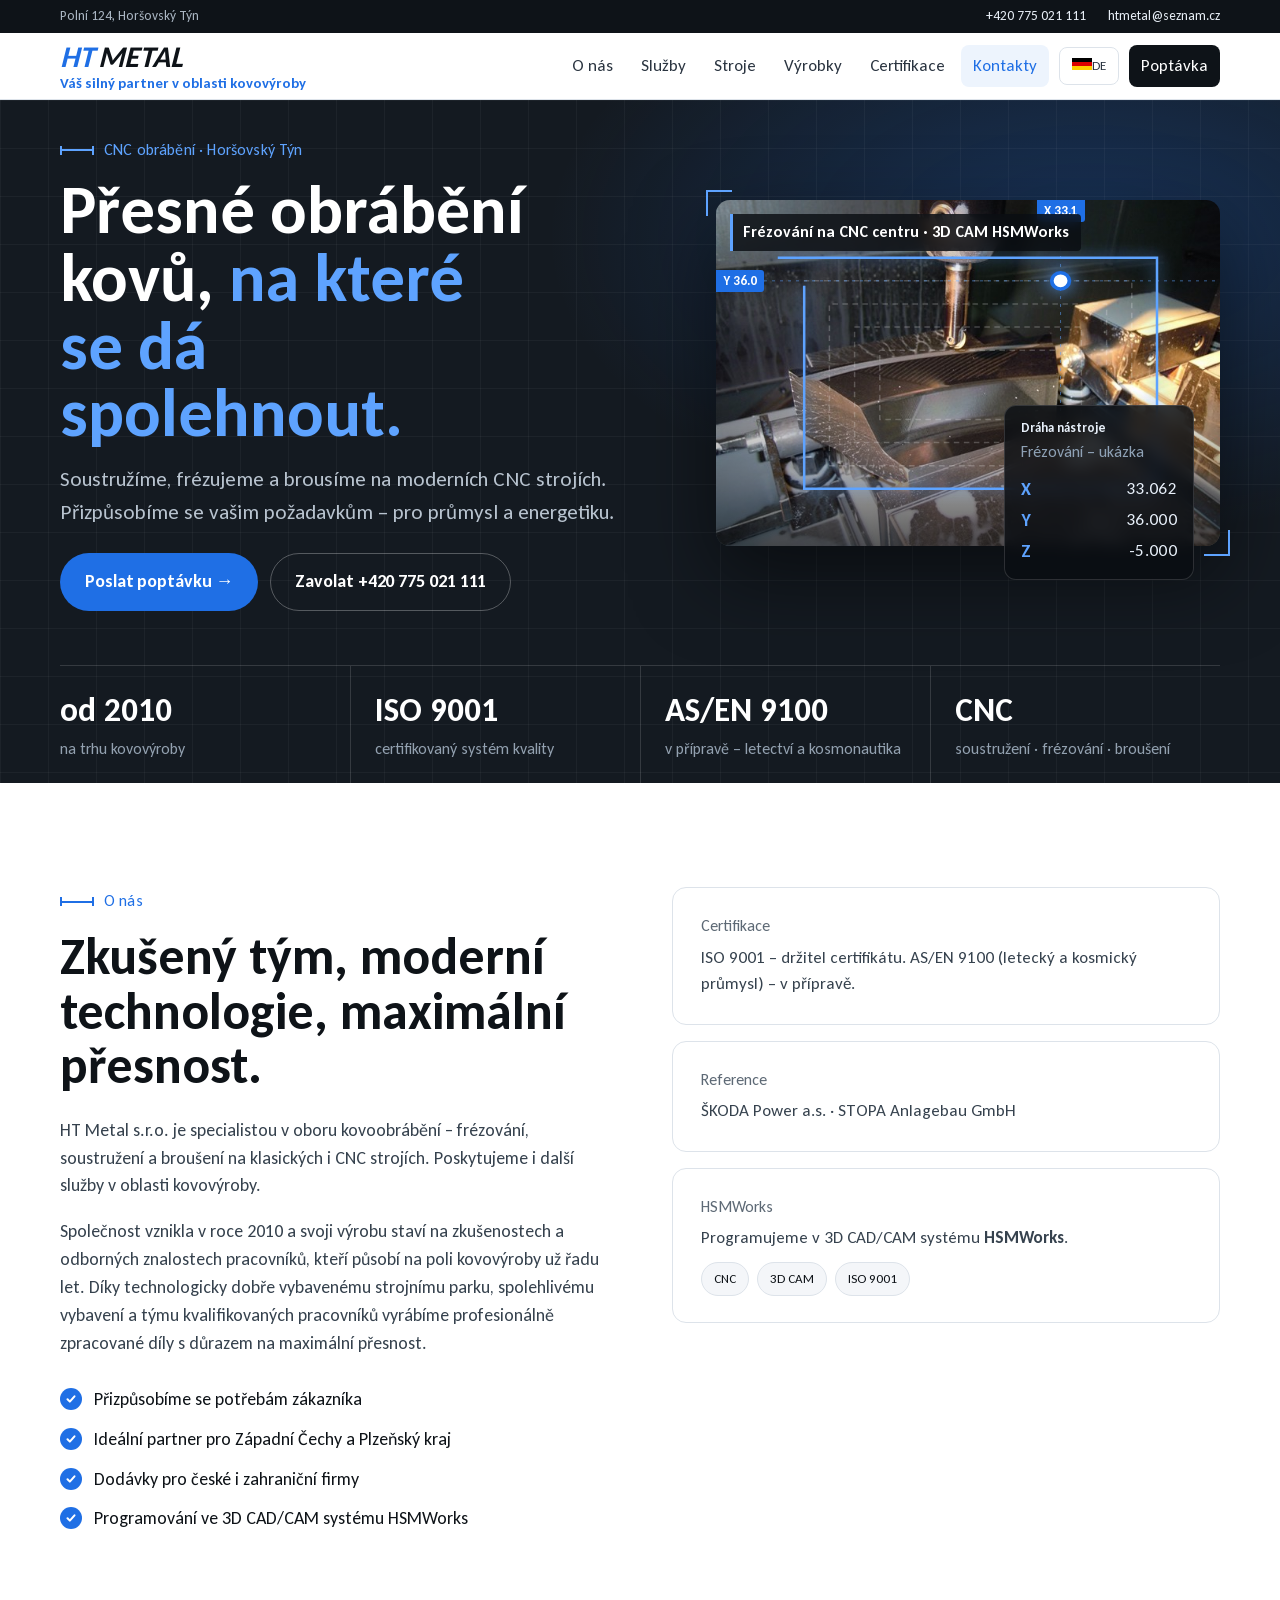
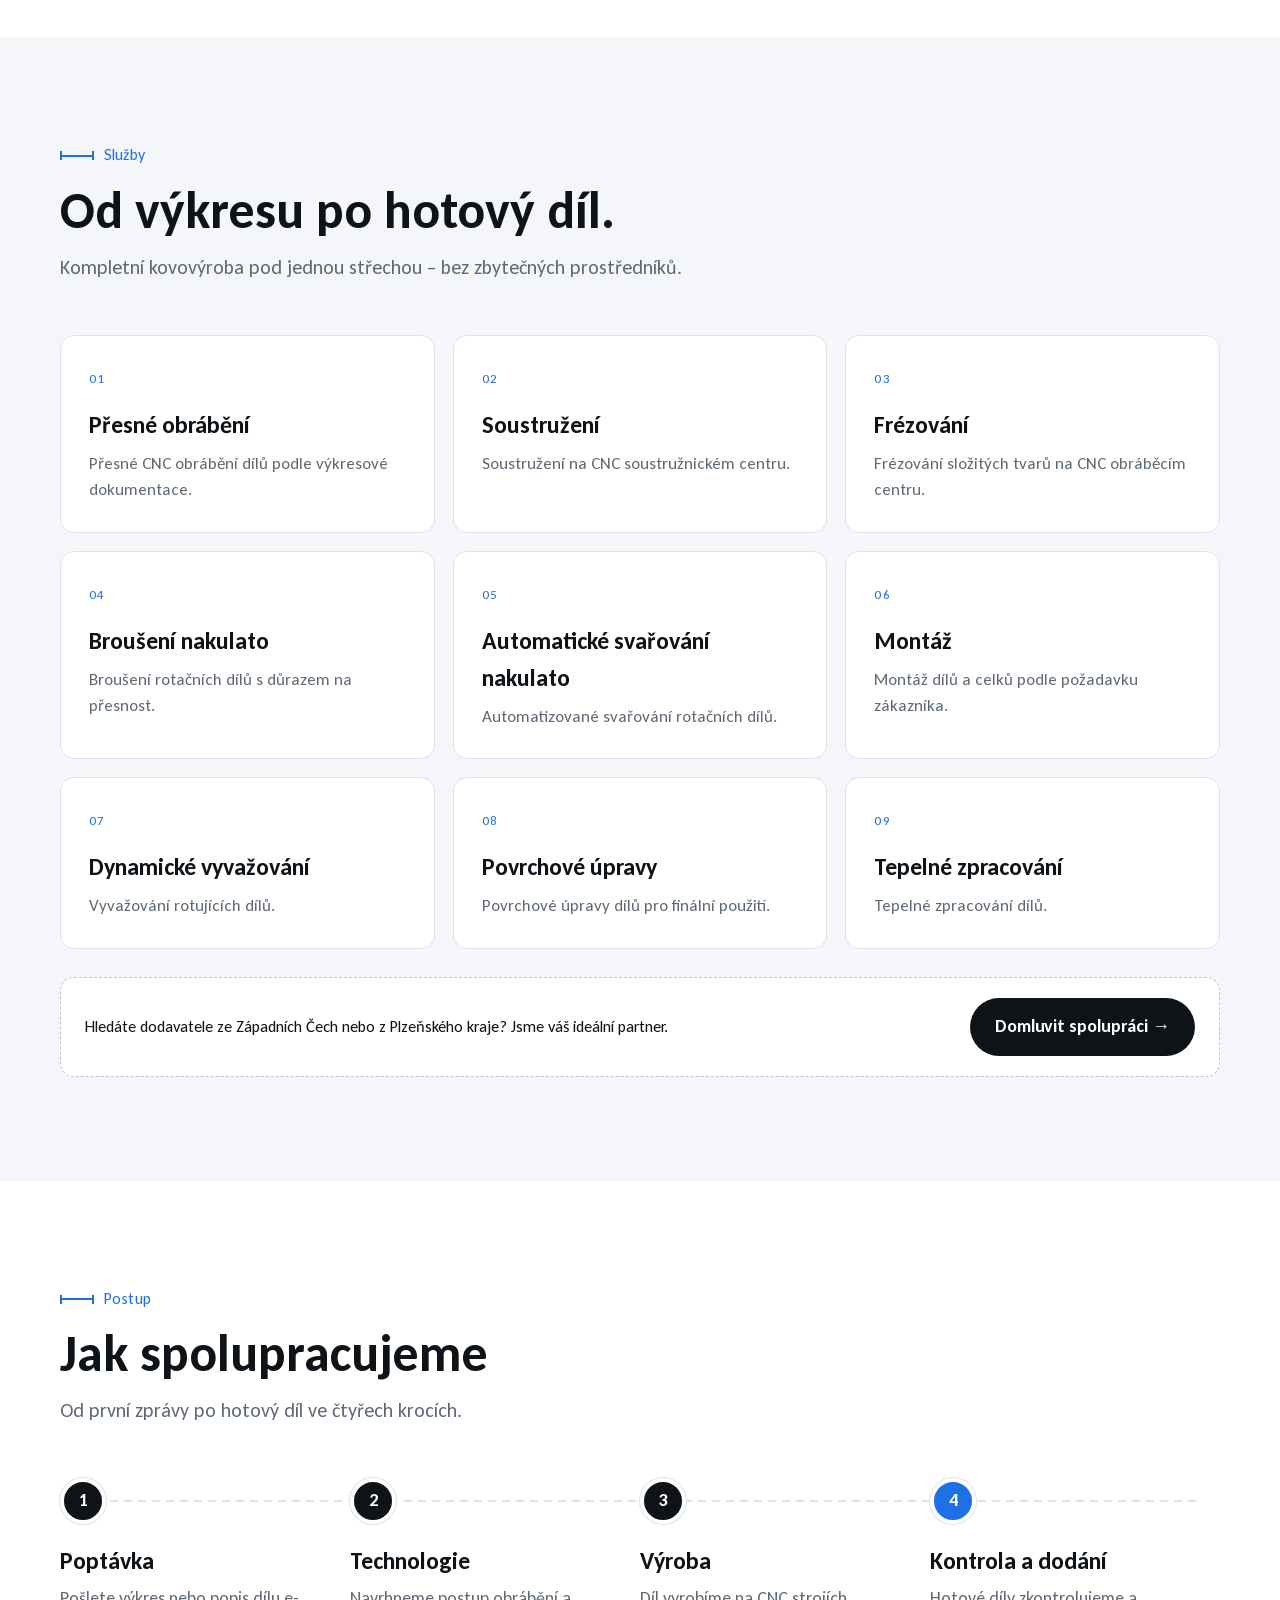
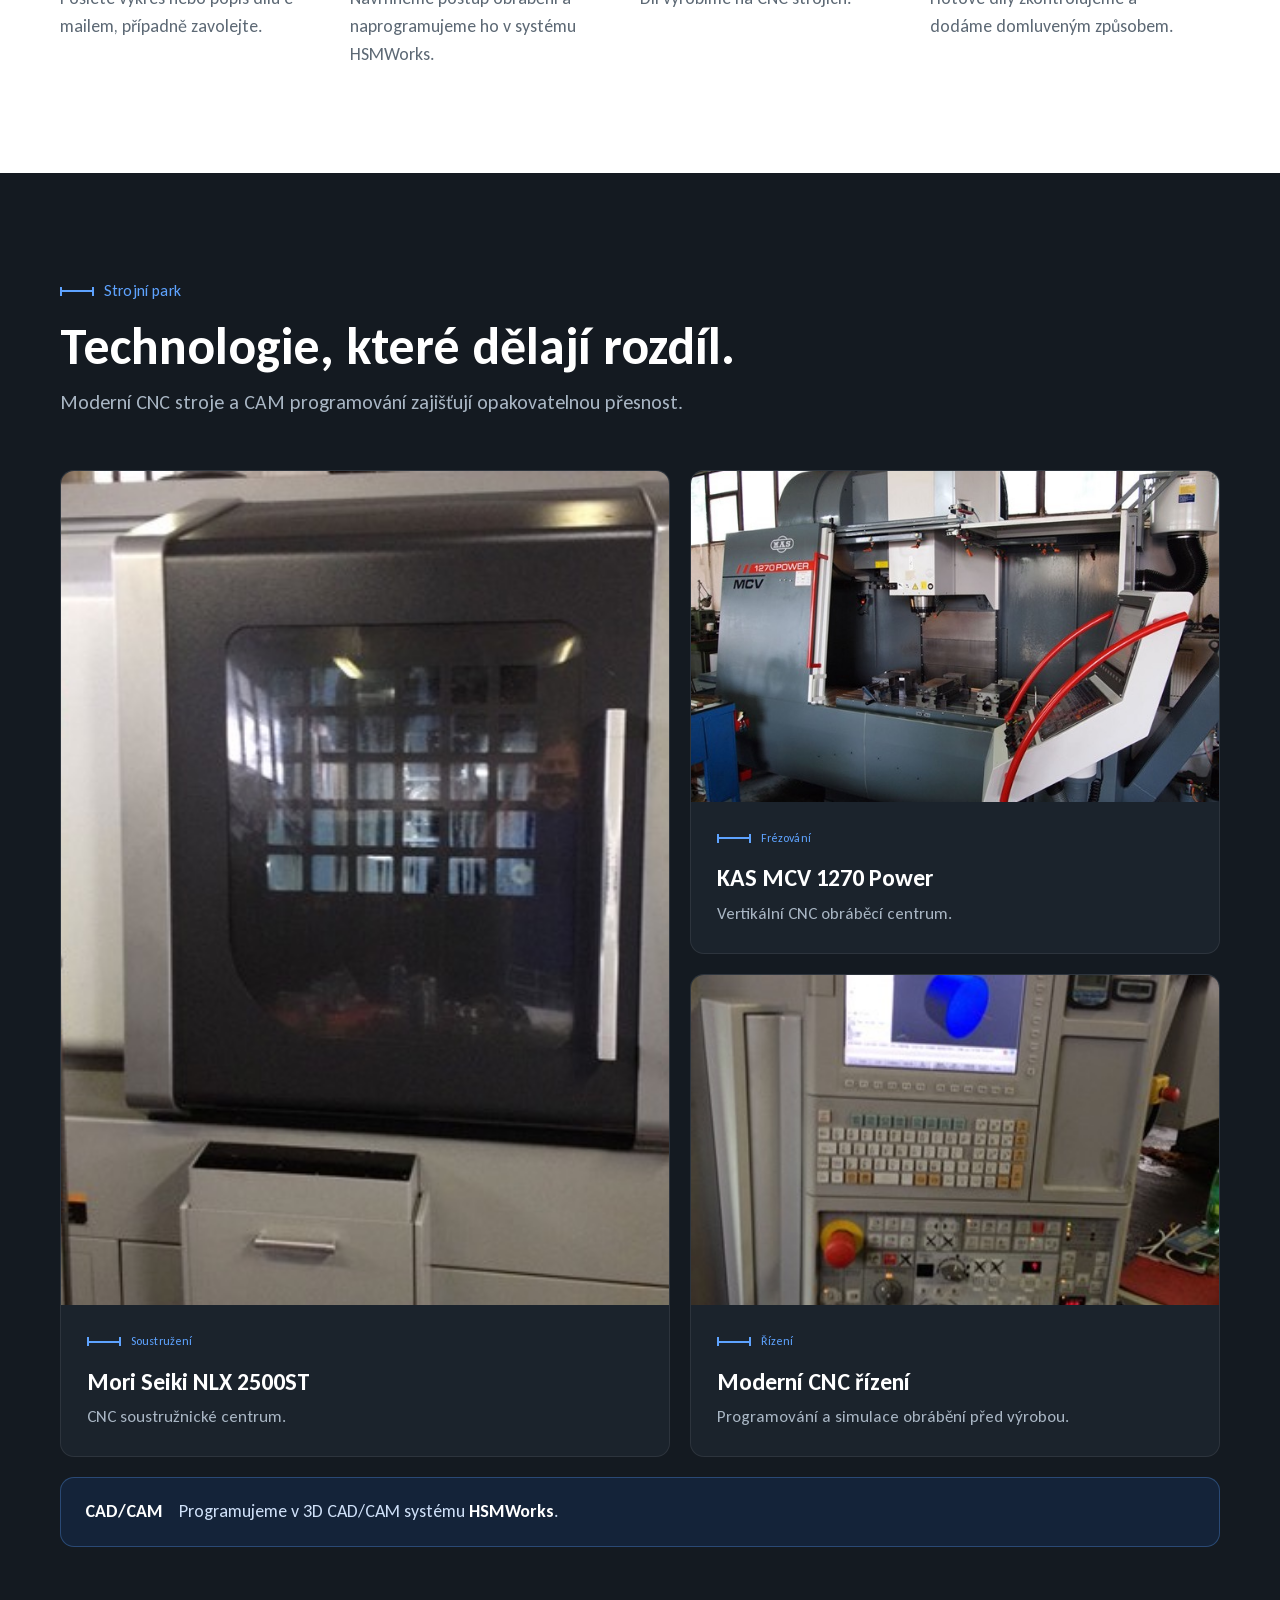
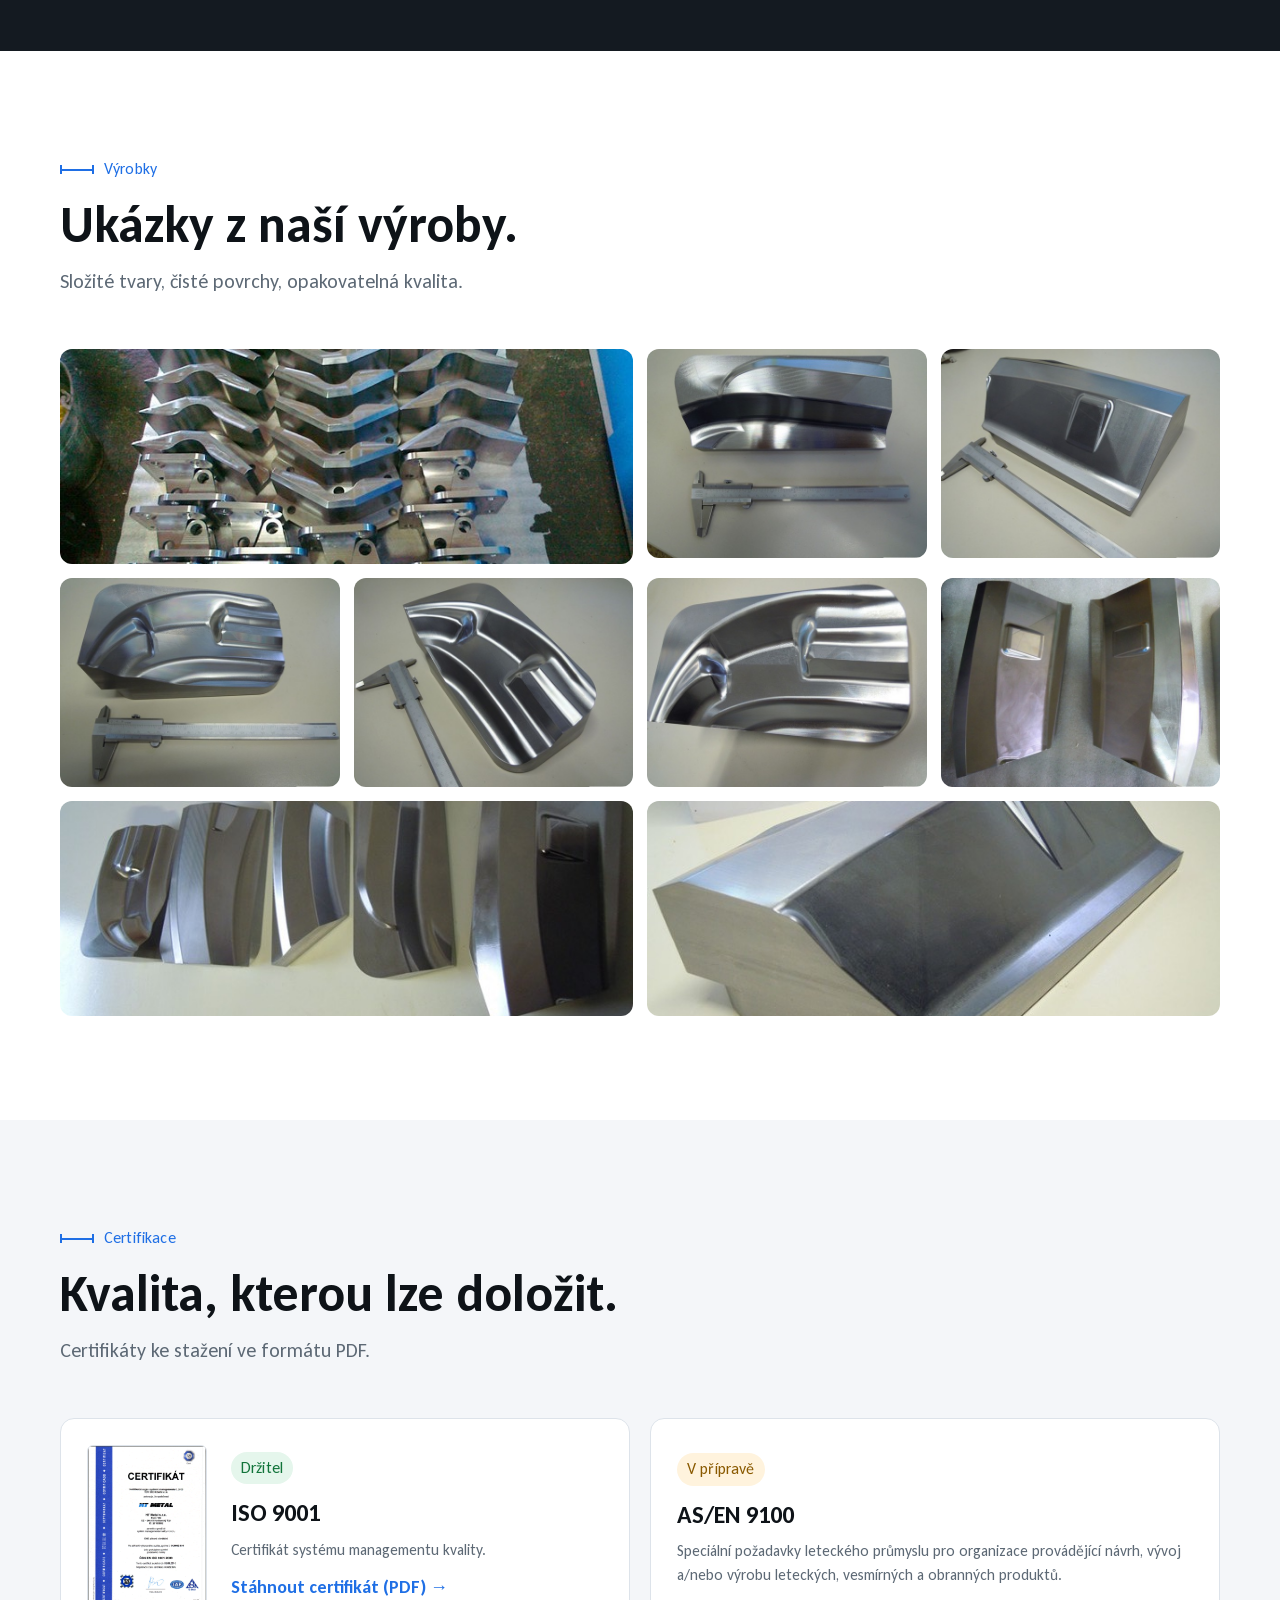
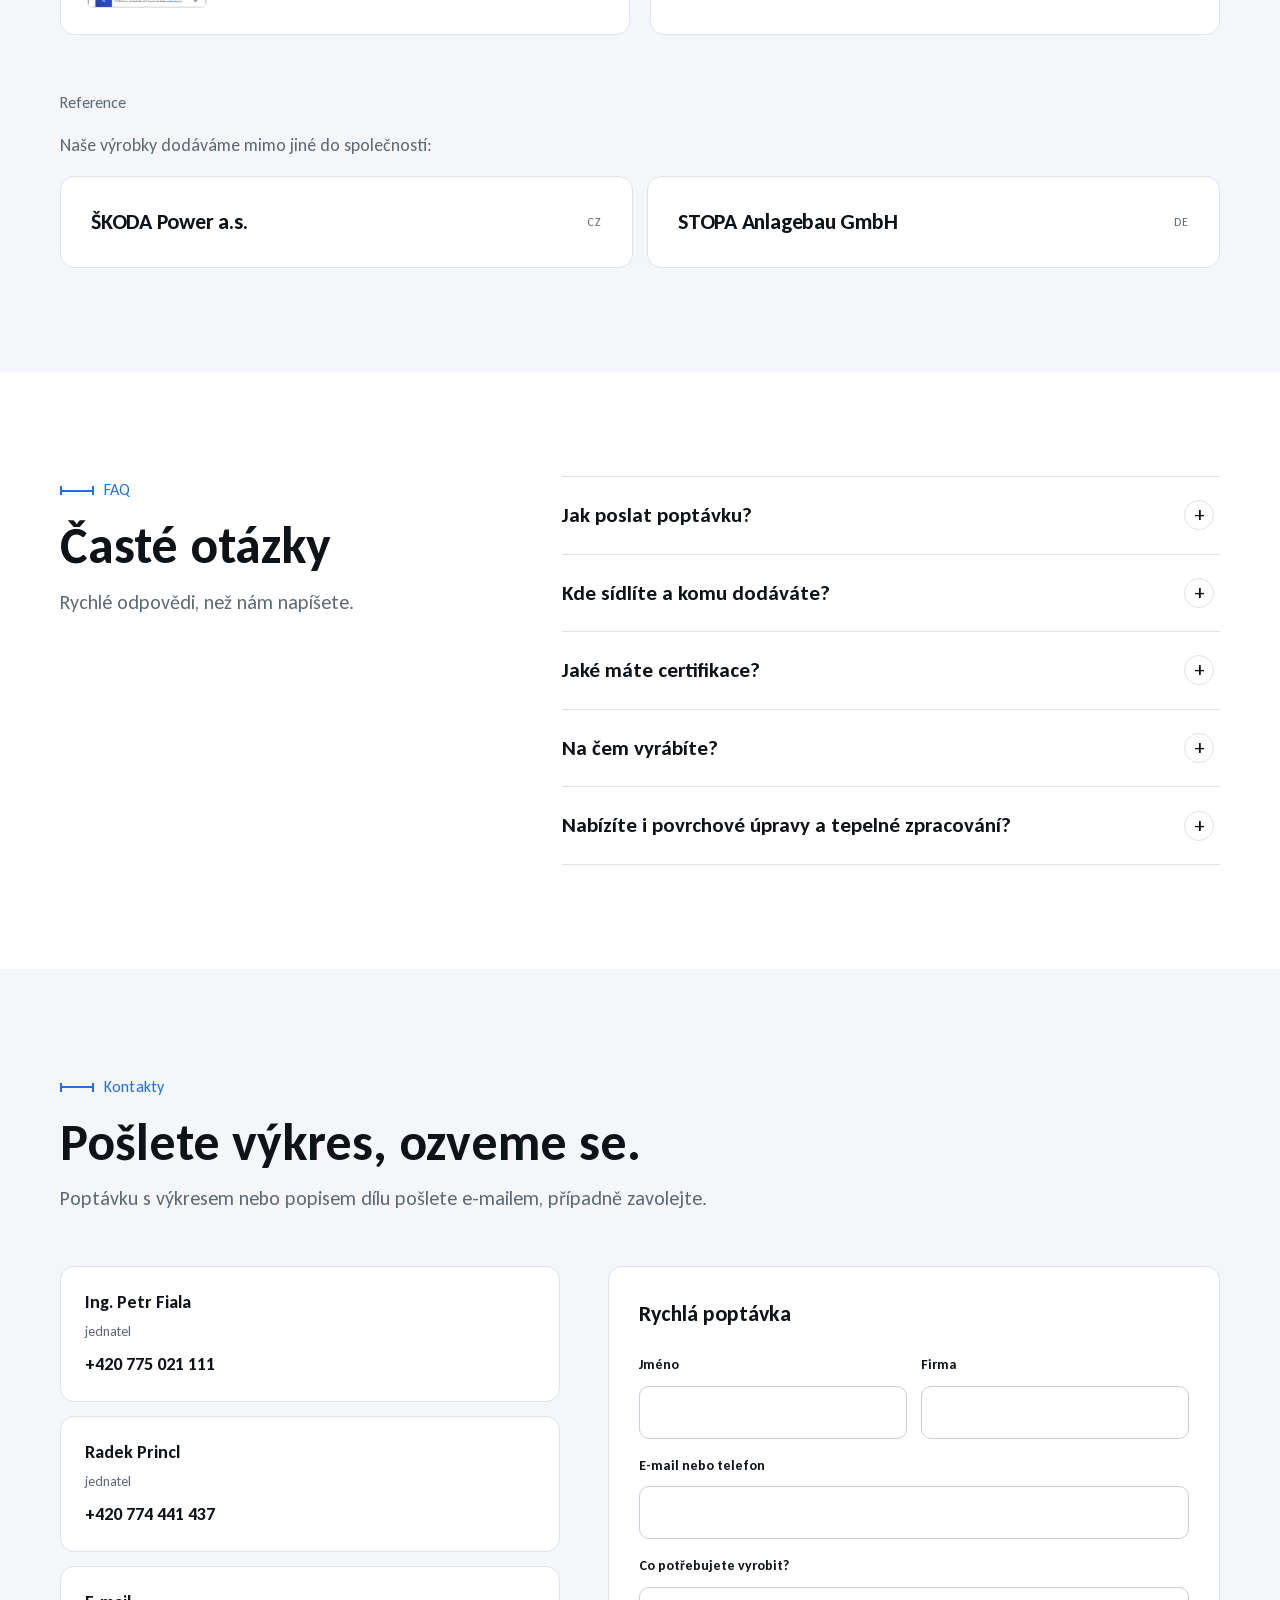
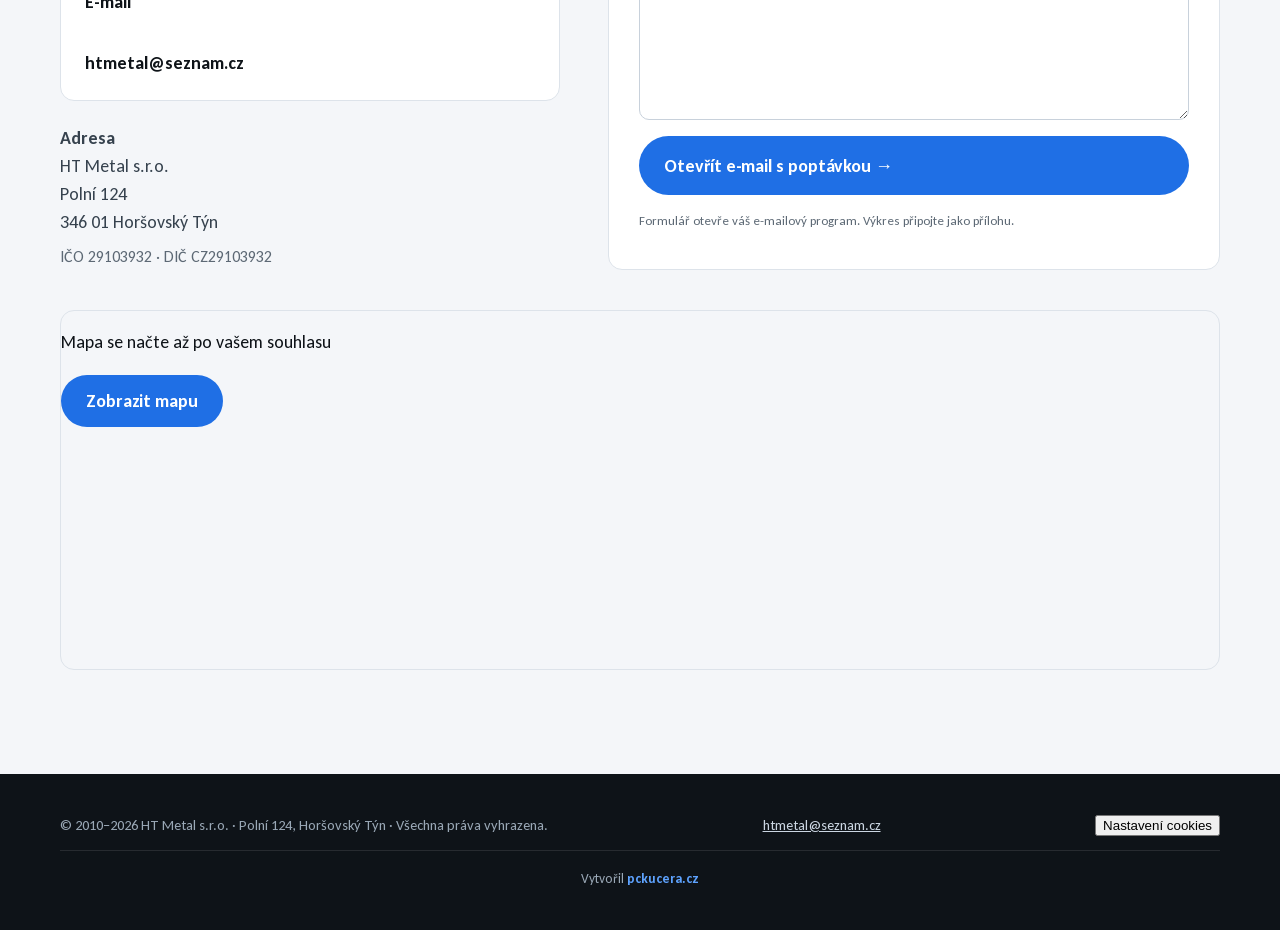
==== commit e6a64405: "Add files via upload" ====
--- a/index.html
+++ b/index.html
@@ -27,7 +27,7 @@
   <div class="wrap bar">
     <a class="brand" href="#" aria-label="HT Metal"><b><i>HT</i>METAL</b><small>Váš silný partner v oblasti kovovýroby</small></a>
     <button class="burger" type="button" aria-label="Menu" aria-expanded="false"><span></span></button>
-    <nav class="nav" aria-label="Menu"><a href="#onas">O nás</a><a href="#sluzby">Služby</a><a href="#stroje">Stroje</a><a href="#vyrobky">Výrobky</a><a href="#certifikace">Certifikace</a><a href="#kontakt">Kontakty</a><a class="lang" href="de/" hreflang="de">DE</a><a class="cta" href="#kontakt">Poptávka</a></nav>
+    <nav class="nav" aria-label="Menu"><a href="#onas">O nás</a><a href="#sluzby">Služby</a><a href="#stroje">Stroje</a><a href="#vyrobky">Výrobky</a><a href="#certifikace">Certifikace</a><a href="#kontakt">Kontakty</a><a class="lang" href="de/" hreflang="de"><svg class="flag" viewBox="0 0 5 3" width="20" height="12" aria-hidden="true"><path d="M0 0h5v1H0z"/><path fill="#d00" d="M0 1h5v1H0z"/><path fill="#ffce00" d="M0 2h5v1H0z"/></svg>DE</a><a class="cta" href="#kontakt">Poptávka</a></nav>
   </div>
 </header>
 <main id="obsah">
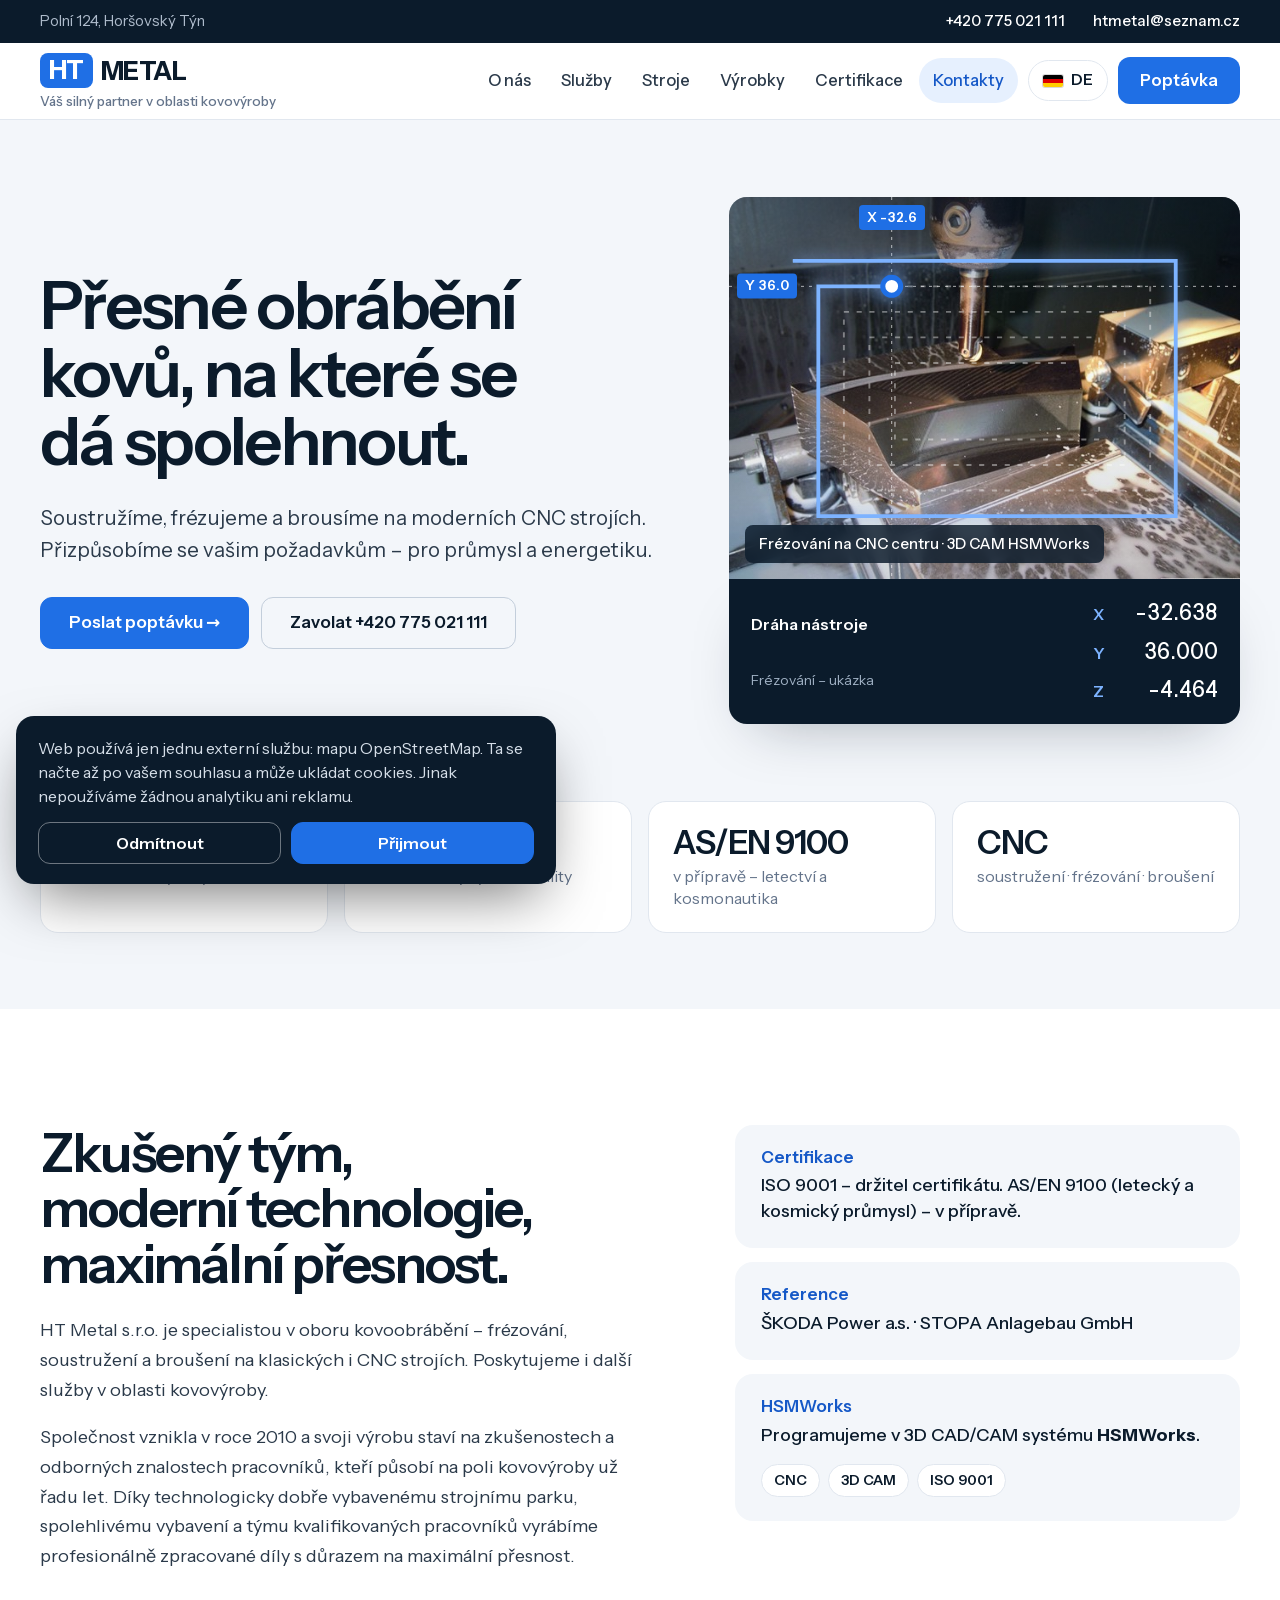
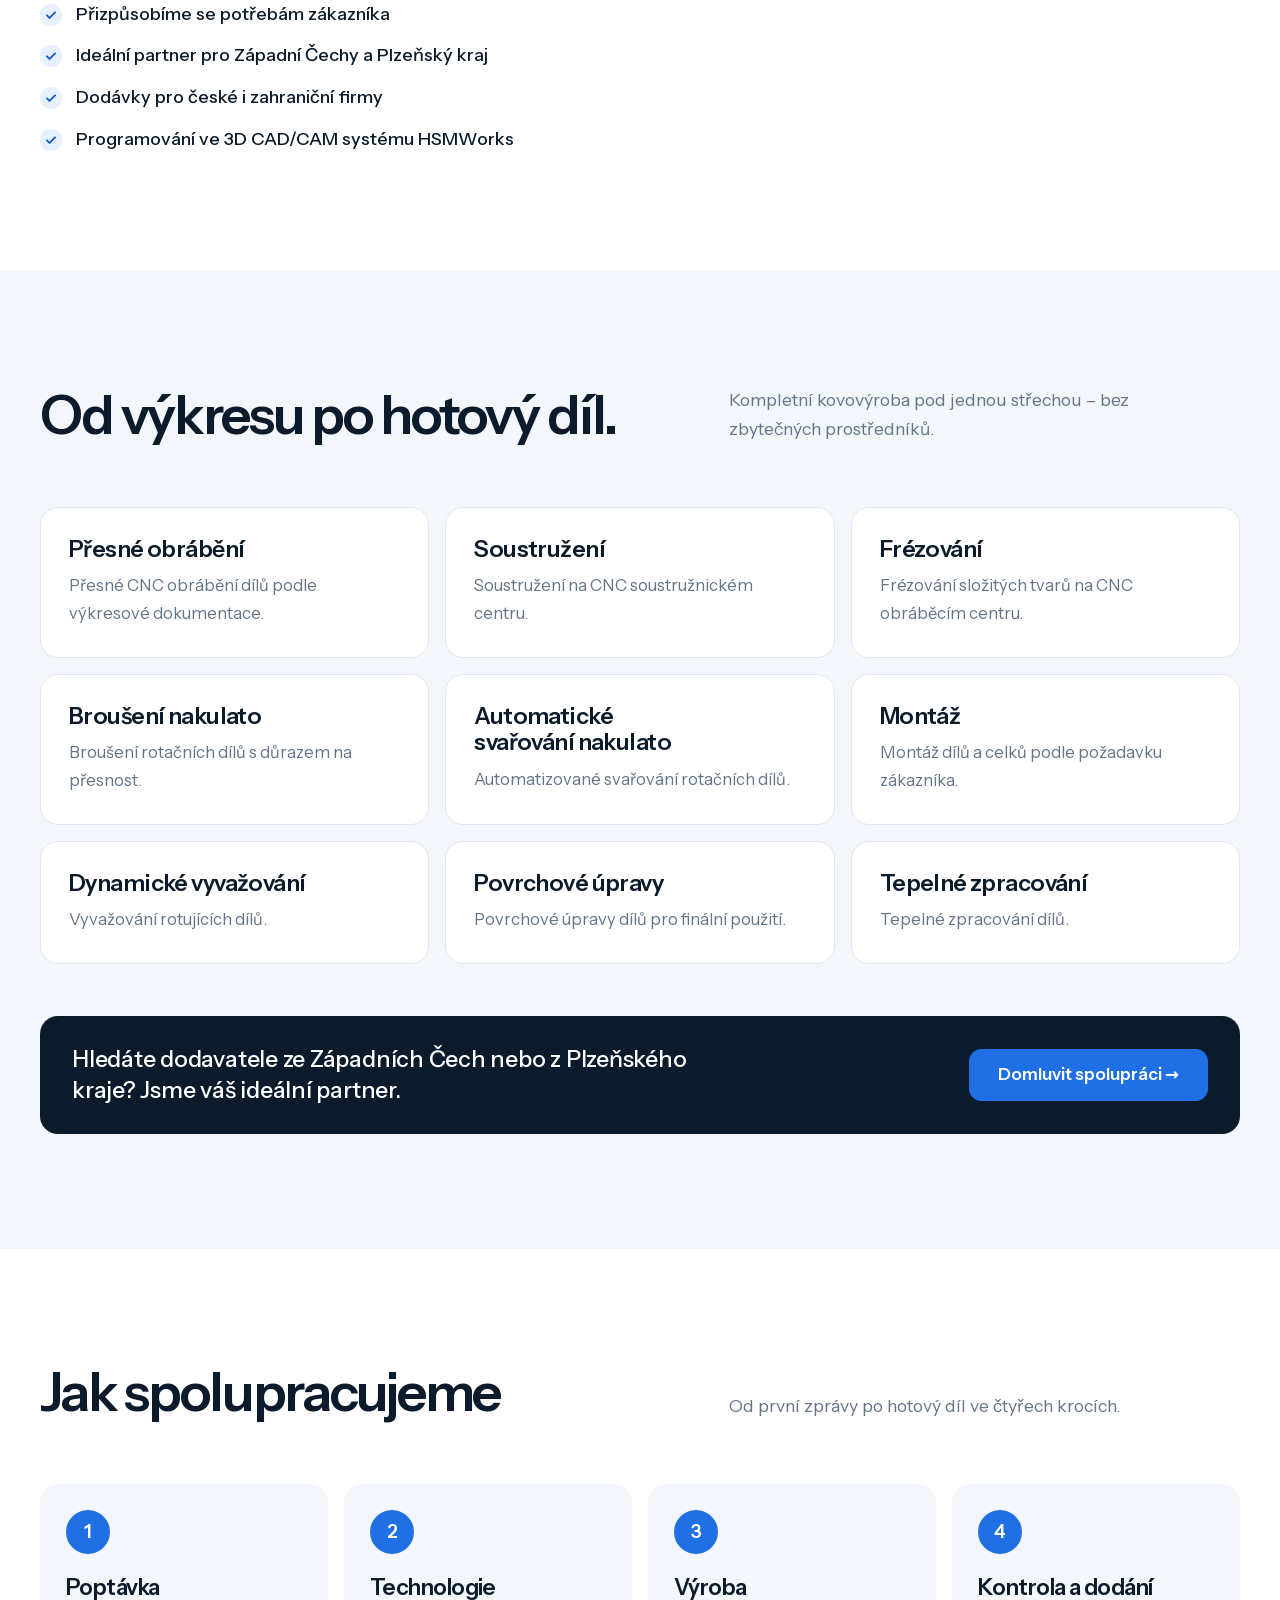
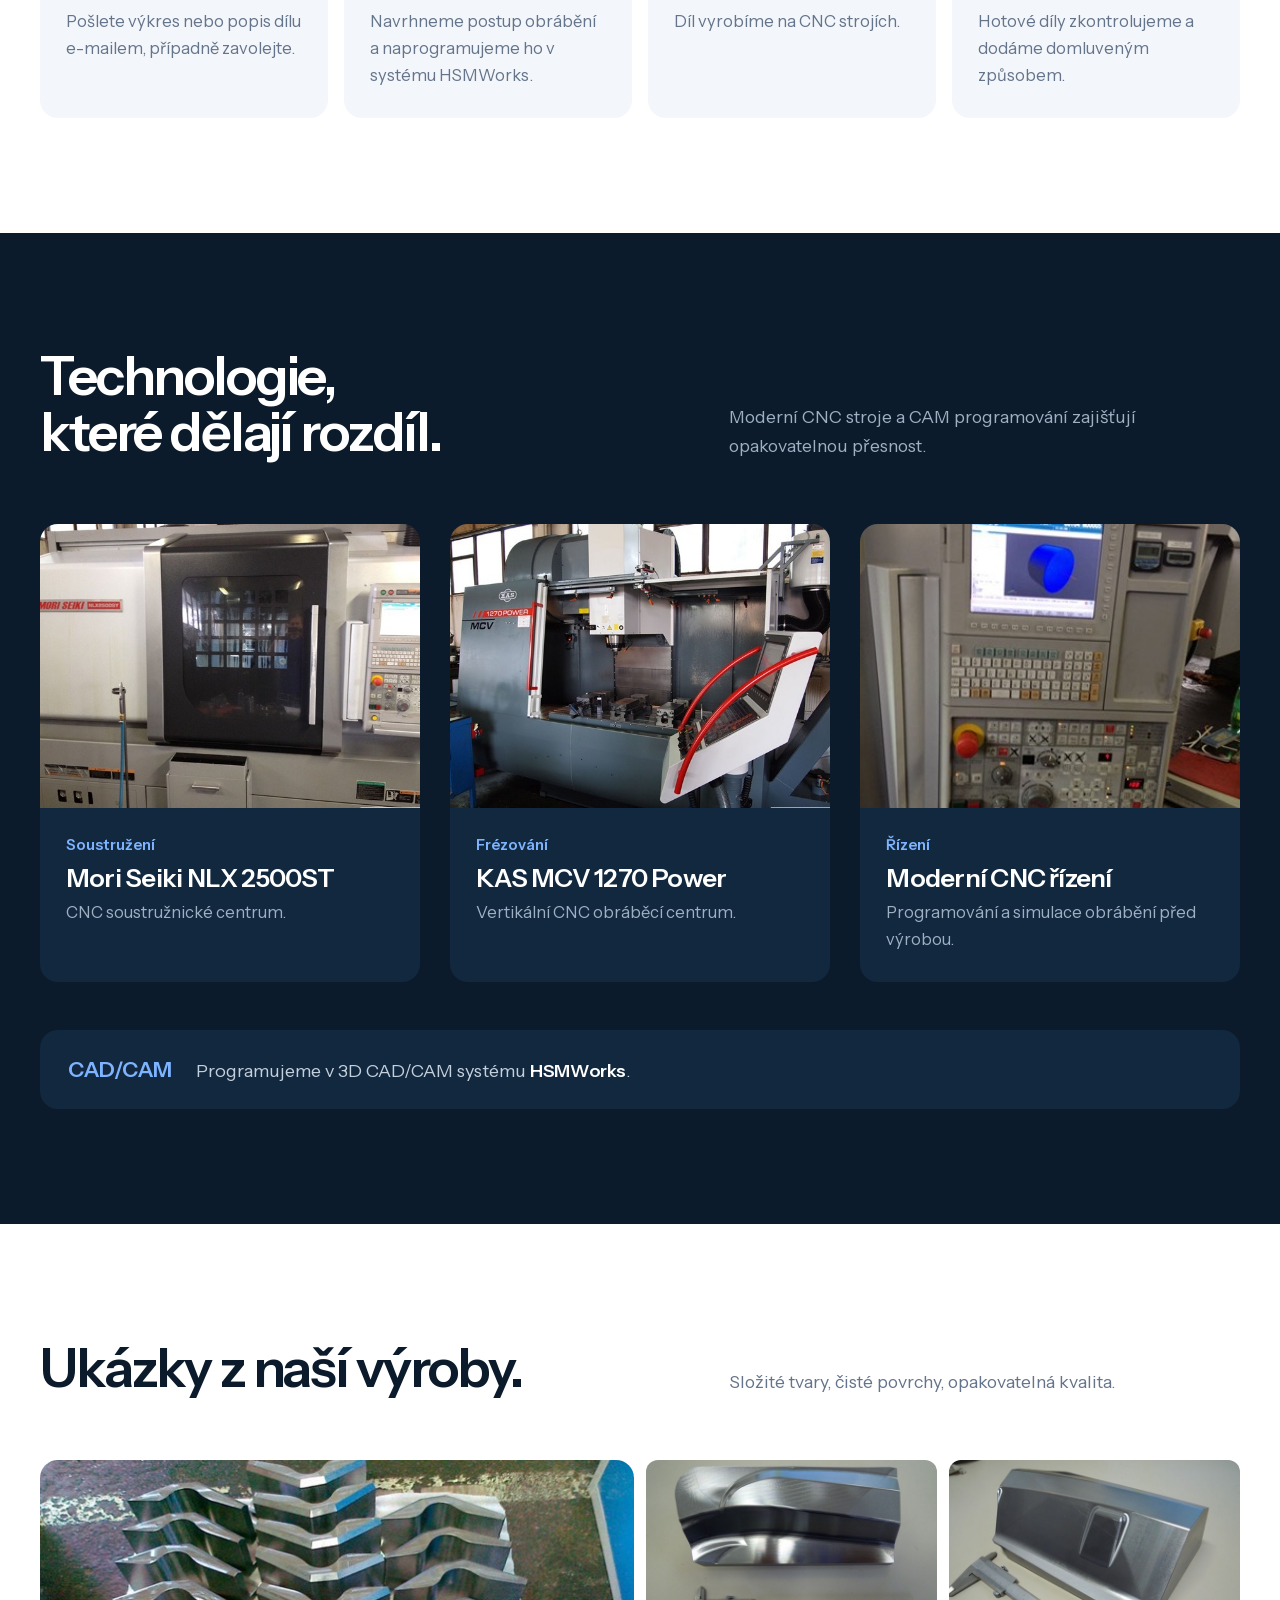
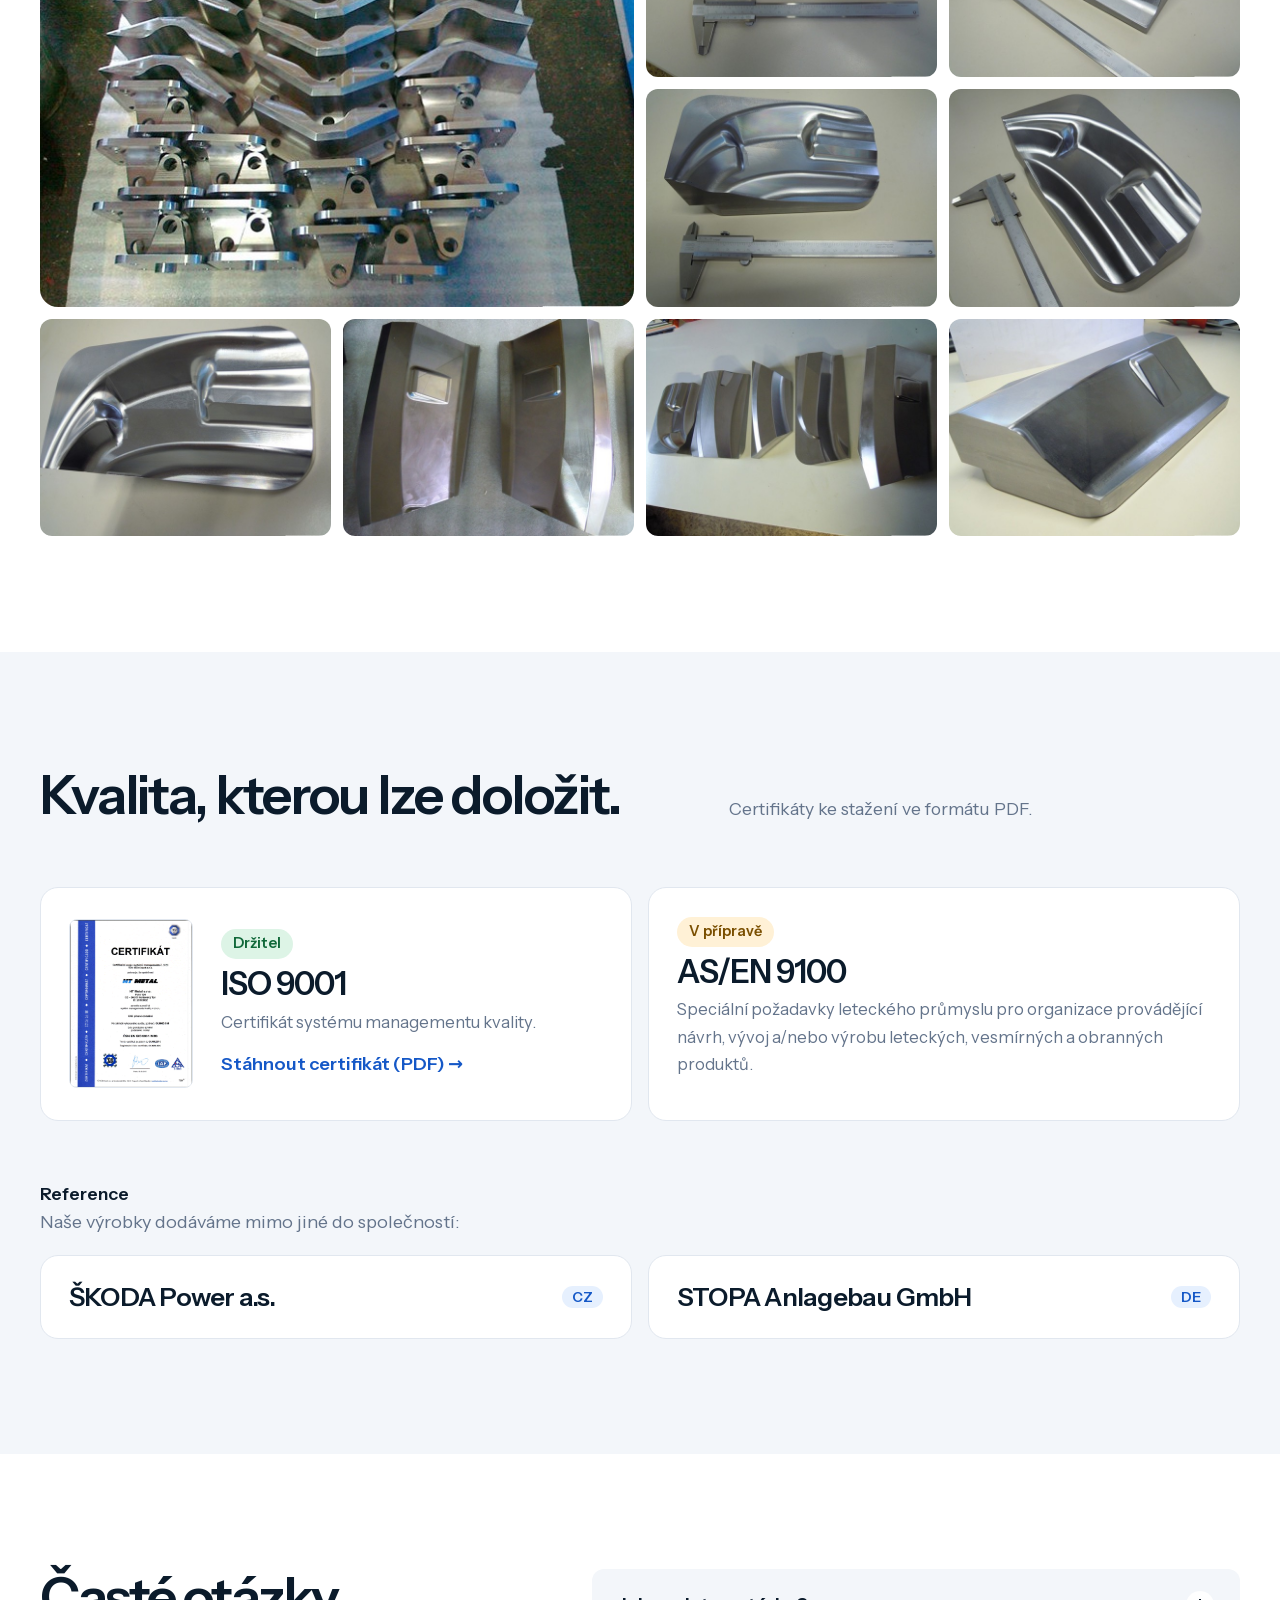
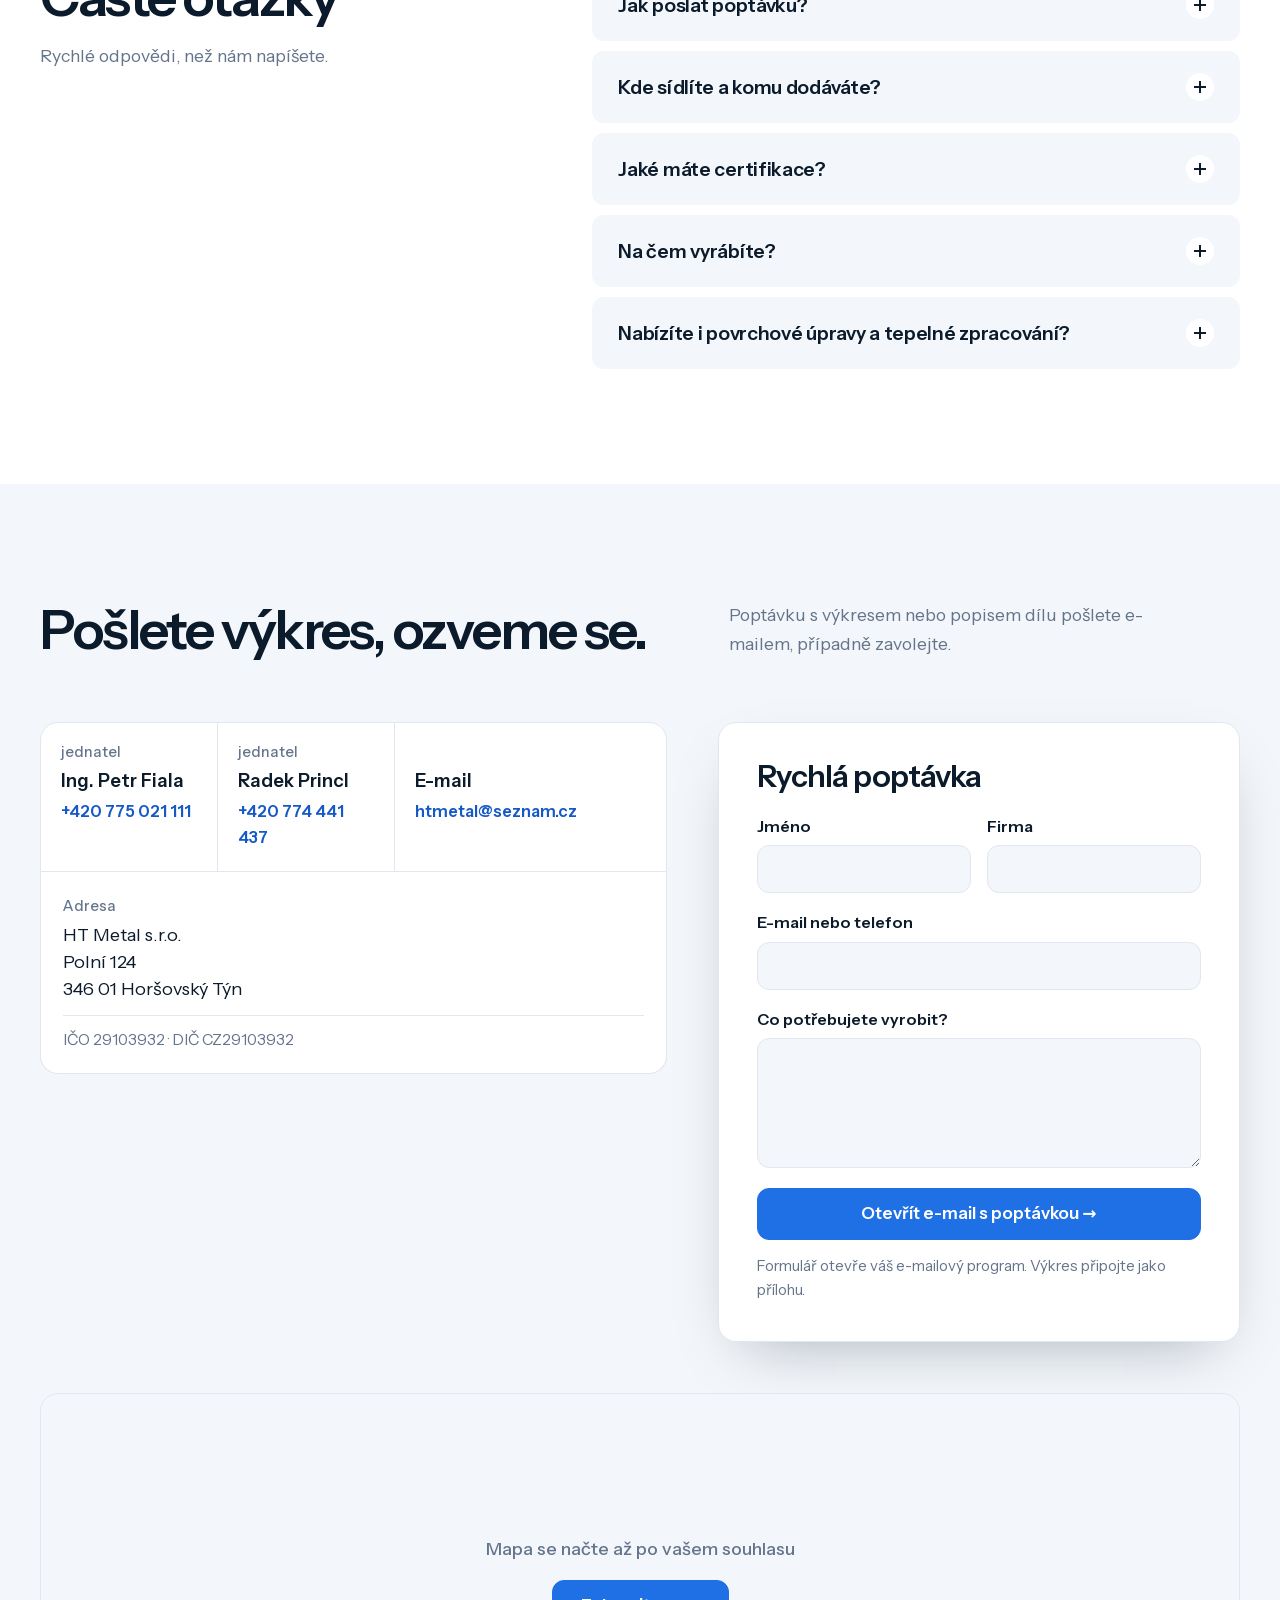
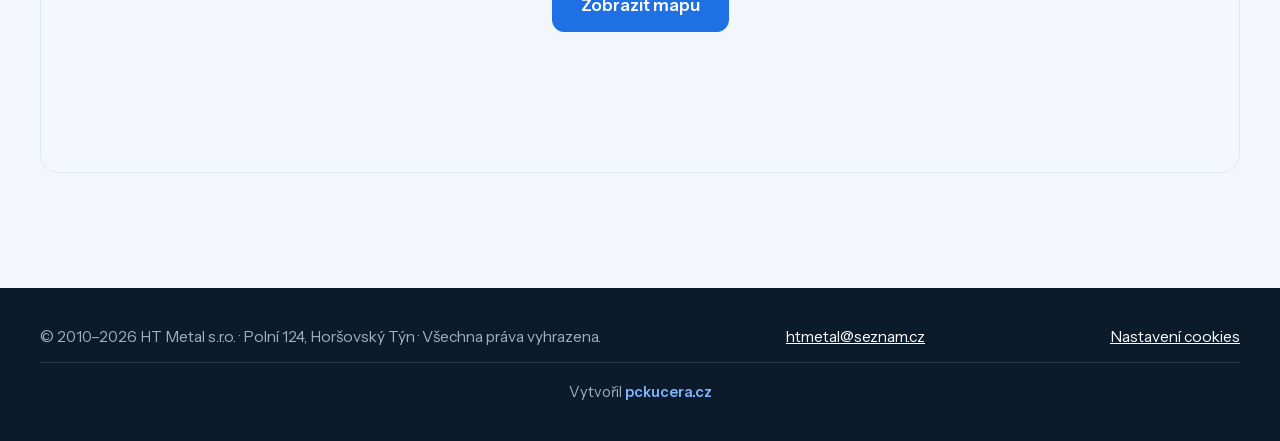
==== commit d076ae27: "Add files via upload" ====
--- a/index.html
+++ b/index.html
@@ -5,7 +5,7 @@
 <meta name="viewport" content="width=device-width, initial-scale=1">
 <title>HT Metal s.r.o. – přesné CNC obrábění, Horšovský Týn</title>
 <meta name="description" content="Přesné CNC obrábění, soustružení, frézování a broušení. Zakázková kovovýroba z Horšovského Týna pro Plzeňský kraj a zahraničí. Certifikace ISO 9001.">
-<meta name="theme-color" content="#141a21">
+<meta name="theme-color" content="#0B1B2B">
 <link rel="canonical" href="https://htmetal.cz/">
 <link rel="alternate" hreflang="cs" href="https://htmetal.cz/">
 <link rel="alternate" hreflang="de" href="https://htmetal.cz/de/">
@@ -31,11 +31,11 @@
   </div>
 </header>
 <main id="obsah">
-<section class="hero" style="padding-bottom:0">
+<section class="hero">
   <div class="wrap">
     <div class="hero-grid">
       <div>
-        <span class="eyebrow">CNC obrábění · Horšovský Týn</span>
+        
         <h1>Přesné obrábění kovů, <em>na které se dá spolehnout.</em></h1>
         <p class="lead">Soustružíme, frézujeme a brousíme na moderních CNC strojích. Přizpůsobíme se vašim požadavkům – pro průmysl a energetiku.</p>
         <div class="btns"><a class="btn primary" href="#kontakt">Poslat poptávku →</a><a class="btn ghost" href="tel:+420775021111">Zavolat +420 775 021 111</a></div>
@@ -53,46 +53,46 @@
 </section>
 
 <section id="onas"><div class="wrap about">
-  <div class="rv"><div class="sec-head" style="margin-bottom:24px"><span class="eyebrow">O nás</span><h2>Zkušený tým, moderní technologie, maximální přesnost.</h2></div><p>HT Metal s.r.o. je specialistou v oboru kovoobrábění – frézování, soustružení a broušení na klasických i CNC strojích. Poskytujeme i další služby v oblasti kovovýroby.</p><p>Společnost vznikla v roce 2010 a svoji výrobu staví na zkušenostech a odborných znalostech pracovníků, kteří působí na poli kovovýroby už řadu let. Díky technologicky dobře vybavenému strojnímu parku, spolehlivému vybavení a týmu kvalifikovaných pracovníků vyrábíme profesionálně zpracované díly s důrazem na maximální přesnost.</p><ul class="checks"><li>Přizpůsobíme se potřebám zákazníka</li><li>Ideální partner pro Západní Čechy a Plzeňský kraj</li><li>Dodávky pro české i zahraniční firmy</li><li>Programování ve 3D CAD/CAM systému HSMWorks</li></ul></div>
+  <div class="rv"><div class="sec-head" style="margin-bottom:24px"><h2>Zkušený tým, moderní technologie, maximální přesnost.</h2></div><p>HT Metal s.r.o. je specialistou v oboru kovoobrábění – frézování, soustružení a broušení na klasických i CNC strojích. Poskytujeme i další služby v oblasti kovovýroby.</p><p>Společnost vznikla v roce 2010 a svoji výrobu staví na zkušenostech a odborných znalostech pracovníků, kteří působí na poli kovovýroby už řadu let. Díky technologicky dobře vybavenému strojnímu parku, spolehlivému vybavení a týmu kvalifikovaných pracovníků vyrábíme profesionálně zpracované díly s důrazem na maximální přesnost.</p><ul class="checks"><li>Přizpůsobíme se potřebám zákazníka</li><li>Ideální partner pro Západní Čechy a Plzeňský kraj</li><li>Dodávky pro české i zahraniční firmy</li><li>Programování ve 3D CAD/CAM systému HSMWorks</li></ul></div>
   <div class="about-side"><div class="stat-card rv"><h3>Certifikace</h3><p>ISO 9001 – držitel certifikátu. AS/EN 9100 (letecký a kosmický průmysl) – v přípravě.</p></div><div class="stat-card rv"><h3>Reference</h3><p>ŠKODA Power a.s. · STOPA Anlagebau GmbH</p></div><div class="stat-card rv"><h3>HSMWorks</h3><p>Programujeme v 3D CAD/CAM systému <b>HSMWorks</b>.</p><div class="tags"><span>CNC</span><span>3D CAM</span><span>ISO 9001</span></div></div></div>
 </div></section>
 
 <section id="sluzby" class="alt"><div class="wrap">
-  <div class="sec-head rv"><span class="eyebrow">Služby</span><h2>Od výkresu po hotový díl.</h2><p>Kompletní kovovýroba pod jednou střechou – bez zbytečných prostředníků.</p></div>
-  <div class="cards"><article class="card rv"><span class="n">01</span><h3>Přesné obrábění</h3><p>Přesné CNC obrábění dílů podle výkresové dokumentace.</p></article><article class="card rv"><span class="n">02</span><h3>Soustružení</h3><p>Soustružení na CNC soustružnickém centru.</p></article><article class="card rv"><span class="n">03</span><h3>Frézování</h3><p>Frézování složitých tvarů na CNC obráběcím centru.</p></article><article class="card rv"><span class="n">04</span><h3>Broušení nakulato</h3><p>Broušení rotačních dílů s důrazem na přesnost.</p></article><article class="card rv"><span class="n">05</span><h3>Automatické svařování nakulato</h3><p>Automatizované svařování rotačních dílů.</p></article><article class="card rv"><span class="n">06</span><h3>Montáž</h3><p>Montáž dílů a celků podle požadavku zákazníka.</p></article><article class="card rv"><span class="n">07</span><h3>Dynamické vyvažování</h3><p>Vyvažování rotujících dílů.</p></article><article class="card rv"><span class="n">08</span><h3>Povrchové úpravy</h3><p>Povrchové úpravy dílů pro finální použití.</p></article><article class="card rv"><span class="n">09</span><h3>Tepelné zpracování</h3><p>Tepelné zpracování dílů.</p></article></div>
+  <div class="sec-head rv"><h2>Od výkresu po hotový díl.</h2><p>Kompletní kovovýroba pod jednou střechou – bez zbytečných prostředníků.</p></div>
+  <div class="cards"><article class="card rv"><h3>Přesné obrábění</h3><p>Přesné CNC obrábění dílů podle výkresové dokumentace.</p></article><article class="card rv"><h3>Soustružení</h3><p>Soustružení na CNC soustružnickém centru.</p></article><article class="card rv"><h3>Frézování</h3><p>Frézování složitých tvarů na CNC obráběcím centru.</p></article><article class="card rv"><h3>Broušení nakulato</h3><p>Broušení rotačních dílů s důrazem na přesnost.</p></article><article class="card rv"><h3>Automatické svařování nakulato</h3><p>Automatizované svařování rotačních dílů.</p></article><article class="card rv"><h3>Montáž</h3><p>Montáž dílů a celků podle požadavku zákazníka.</p></article><article class="card rv"><h3>Dynamické vyvažování</h3><p>Vyvažování rotujících dílů.</p></article><article class="card rv"><h3>Povrchové úpravy</h3><p>Povrchové úpravy dílů pro finální použití.</p></article><article class="card rv"><h3>Tepelné zpracování</h3><p>Tepelné zpracování dílů.</p></article></div>
   <div class="note rv"><p>Hledáte dodavatele ze Západních Čech nebo z Plzeňského kraje? Jsme váš ideální partner.</p><a class="btn dark" href="#kontakt">Domluvit spolupráci →</a></div>
 </div></section>
 
 <section id="postup"><div class="wrap">
-  <div class="sec-head rv"><span class="eyebrow">Postup</span><h2>Jak spolupracujeme</h2><p>Od první zprávy po hotový díl ve čtyřech krocích.</p></div>
+  <div class="sec-head rv"><h2>Jak spolupracujeme</h2><p>Od první zprávy po hotový díl ve čtyřech krocích.</p></div>
   <ol class="steps"><li class="rv"><span class="sn">1</span><h3>Poptávka</h3><p>Pošlete výkres nebo popis dílu e-mailem, případně zavolejte.</p></li><li class="rv"><span class="sn">2</span><h3>Technologie</h3><p>Navrhneme postup obrábění a naprogramujeme ho v systému HSMWorks.</p></li><li class="rv"><span class="sn">3</span><h3>Výroba</h3><p>Díl vyrobíme na CNC strojích.</p></li><li class="rv"><span class="sn">4</span><h3>Kontrola a dodání</h3><p>Hotové díly zkontrolujeme a dodáme domluveným způsobem.</p></li></ol>
 </div></section>
 
 <section id="stroje" class="dark"><div class="wrap">
-  <div class="sec-head rv"><span class="eyebrow">Strojní park</span><h2>Technologie, které dělají rozdíl.</h2><p>Moderní CNC stroje a CAM programování zajišťují opakovatelnou přesnost.</p></div>
+  <div class="sec-head rv"><h2>Technologie, které dělají rozdíl.</h2><p>Moderní CNC stroje a CAM programování zajišťují opakovatelnou přesnost.</p></div>
   <div class="machines"><article class="m-card tall rv"><img src="img/stroj1.jpg" alt="Soustružnické centrum Mori Seiki NLX 2500ST" loading="lazy"><div class="m-body"><span class="eyebrow">Soustružení</span><h3>Mori Seiki NLX 2500ST</h3><p>CNC soustružnické centrum.</p></div></article><article class="m-card rv"><img src="img/stroj3.jpg" alt="Vertikální obráběcí centrum KAS MCV 1270 Power" loading="lazy"><div class="m-body"><span class="eyebrow">Frézování</span><h3>KAS MCV 1270 Power</h3><p>Vertikální CNC obráběcí centrum.</p></div></article><article class="m-card rv"><img src="img/stroj2.jpg" alt="Ovládací panel CNC stroje" loading="lazy"><div class="m-body"><span class="eyebrow">Řízení</span><h3>Moderní CNC řízení</h3><p>Programování a simulace obrábění před výrobou.</p></div></article></div>
   <div class="cam rv"><b>CAD/CAM</b><span>Programujeme v 3D CAD/CAM systému <b>HSMWorks</b>.</span></div>
 </div></section>
 
 <section id="vyrobky"><div class="wrap">
-  <div class="sec-head rv"><span class="eyebrow">Výrobky</span><h2>Ukázky z naší výroby.</h2><p>Složité tvary, čisté povrchy, opakovatelná kvalita.</p></div>
+  <div class="sec-head rv"><h2>Ukázky z naší výroby.</h2><p>Složité tvary, čisté povrchy, opakovatelná kvalita.</p></div>
   <div class="gallery rv"><button type="button" data-full="img/produkt7.jpg" aria-label="Frézovaný díl s posuvným měřítkem"><img src="img/produkt7.jpg" alt="Frézovaný díl s posuvným měřítkem" loading="lazy"></button><button type="button" data-full="img/produkt1.jpg" aria-label="Frézovaný díl s posuvným měřítkem"><img src="img/produkt1.jpg" alt="Frézovaný díl s posuvným měřítkem" loading="lazy"></button><button type="button" data-full="img/produkt2.jpg" aria-label="Frézovaný díl s posuvným měřítkem"><img src="img/produkt2.jpg" alt="Frézovaný díl s posuvným měřítkem" loading="lazy"></button><button type="button" data-full="img/produkt3.jpg" aria-label="Frézovaný díl"><img src="img/produkt3.jpg" alt="Frézovaný díl" loading="lazy"></button><button type="button" data-full="img/produkt4.jpg" aria-label="Frézovaný díl"><img src="img/produkt4.jpg" alt="Frézovaný díl" loading="lazy"></button><button type="button" data-full="img/produkt5.jpg" aria-label="Frézovaný díl"><img src="img/produkt5.jpg" alt="Frézovaný díl" loading="lazy"></button><button type="button" data-full="img/produkt8.jpg" aria-label="Sada obrobených dílů"><img src="img/produkt8.jpg" alt="Sada obrobených dílů" loading="lazy"></button><button type="button" data-full="img/produkt6.jpg" aria-label="Série obrobených konzol"><img src="img/produkt6.jpg" alt="Série obrobených konzol" loading="lazy"></button><button type="button" data-full="img/produkt9.jpg" aria-label="Dva obrobené díly"><img src="img/produkt9.jpg" alt="Dva obrobené díly" loading="lazy"></button></div>
 </div></section>
 <dialog class="lb" id="lb"><button class="x" type="button" aria-label="Zavřít">×</button><button class="nv prev" type="button" aria-label="Předchozí">‹</button><img alt=""><button class="nv next" type="button" aria-label="Další">›</button></dialog>
 
 <section id="certifikace" class="alt"><div class="wrap">
-  <div class="sec-head rv"><span class="eyebrow">Certifikace</span><h2>Kvalita, kterou lze doložit.</h2><p>Certifikáty ke stažení ve formátu PDF.</p></div>
+  <div class="sec-head rv"><h2>Kvalita, kterou lze doložit.</h2><p>Certifikáty ke stažení ve formátu PDF.</p></div>
   <div class="certs"><article class="cert rv"><img src="img/htmetal_cz.gif" alt="ISO 9001" loading="lazy"><div><span class="badge">Držitel</span><h3>ISO 9001</h3><p>Certifikát systému managementu kvality.</p><a class="l" href="certif_9001_cs.pdf">Stáhnout certifikát (PDF) →</a></div></article><article class="cert rv"><div><span class="badge wip">V přípravě</span><h3>AS/EN 9100</h3><p>Speciální požadavky leteckého průmyslu pro organizace provádějící návrh, vývoj a/nebo výrobu leteckých, vesmírných a obranných produktů.</p></div></article></div>
   <div class="refs"><h3>Reference</h3><p style="margin:0 0 16px;color:var(--steel)">Naše výrobky dodáváme mimo jiné do společností:</p><div class="ref-row"><div class="ref rv">ŠKODA Power a.s.<small>CZ</small></div><div class="ref rv">STOPA Anlagebau GmbH<small>DE</small></div></div></div>
 </div></section>
 
 <section id="faq"><div class="wrap faqwrap">
-  <div class="sec-head rv"><span class="eyebrow">FAQ</span><h2>Časté otázky</h2><p>Rychlé odpovědi, než nám napíšete.</p></div>
+  <div class="sec-head rv"><h2>Časté otázky</h2><p>Rychlé odpovědi, než nám napíšete.</p></div>
   <div class="faq"><details class="rv"><summary>Jak poslat poptávku?</summary><p>Napište na htmetal@seznam.cz nebo zavolejte jednateli. K poptávce se hodí výkres nebo popis dílu, materiál a počet kusů.</p></details><details class="rv"><summary>Kde sídlíte a komu dodáváte?</summary><p>Sídlíme v Horšovském Týně v Plzeňském kraji. Dodáváme českým i zahraničním firmám, například společnostem ŠKODA Power a STOPA Anlagebau.</p></details><details class="rv"><summary>Jaké máte certifikace?</summary><p>Držíme certifikát ISO 9001, který si můžete stáhnout v sekci Certifikace. Certifikace AS/EN 9100 pro letecký a kosmický průmysl je v přípravě.</p></details><details class="rv"><summary>Na čem vyrábíte?</summary><p>Na CNC soustružnickém centru Mori Seiki NLX 2500ST a vertikálním obráběcím centru KAS MCV 1270 Power. Programujeme v systému HSMWorks.</p></details><details class="rv"><summary>Nabízíte i povrchové úpravy a tepelné zpracování?</summary><p>Ano, patří mezi naše služby v oblasti kovovýroby. Konkrétní požadavky nám napište a domluvíme postup.</p></details></div>
 </div></section>
 
 <section id="kontakt" class="alt"><div class="wrap">
-  <div class="sec-head rv"><span class="eyebrow">Kontakty</span><h2>Pošlete výkres, ozveme se.</h2><p>Poptávku s výkresem nebo popisem dílu pošlete e-mailem, případně zavolejte.</p></div>
+  <div class="sec-head rv"><h2>Pošlete výkres, ozveme se.</h2><p>Poptávku s výkresem nebo popisem dílu pošlete e-mailem, případně zavolejte.</p></div>
   <div class="contact">
     <div class="rv">
       <div class="people">
--- a/assets/style.css
+++ b/assets/style.css
@@ -1,431 +1,310 @@
-@font-face {
-  font-family: 'Carlito';
-  font-style: normal;
-  font-weight: 400;
-  font-display: swap;
-  src: url(carlito-latin-ext-400.woff2) format('woff2');
-  unicode-range: U+0100-02BA, U+02BD-02C5, U+02C7-02CC, U+02CE-02D7, U+02DD-02FF, U+0304, U+0308, U+0329, U+1D00-1DBF, U+1E00-1E9F, U+1EF2-1EFF, U+2020, U+20A0-20AB, U+20AD-20C4, U+2113, U+2C60-2C7F, U+A720-A7FF;
+/* HT Metal — v6.1: klidná přesnost */
+@font-face{font-family:'Instrument Sans';font-style:normal;font-weight:400 700;font-display:swap;src:url(../fonts/instrument-sans-latin-ext.woff2) format('woff2');unicode-range:U+0100-02BA, U+02BD-02C5, U+02C7-02CC, U+02CE-02D7, U+02DD-02FF, U+0304, U+0308, U+0329, U+1D00-1DBF, U+1E00-1E9F, U+1EF2-1EFF, U+2020, U+20A0-20AB, U+20AD-20C4, U+2113, U+2C60-2C7F, U+A720-A7FF}
+@font-face{font-family:'Instrument Sans';font-style:normal;font-weight:400 700;font-display:swap;src:url(../fonts/instrument-sans-latin.woff2) format('woff2');unicode-range:U+0000-00FF, U+0131, U+0152-0153, U+02BB-02BC, U+02C6, U+02DA, U+02DC, U+0304, U+0308, U+0329, U+2000-206F, U+20AC, U+2122, U+2191, U+2193, U+2212, U+2215, U+FEFF, U+FFFD}
+
+
+:root {
+  --paper: #FFFFFF;
+  --sheet: #F3F6FA;
+  --ink: #0B1B2B;
+  --text: #2B3A4A;
+  --steel: #64748B;
+  --line: #E1E7EF;
+  --navy: #0B1B2B;
+  --navy-2: #12283F;
+  --accent: #1F6FE5;
+  --accent-dk: #1558C7;
+  --accent-lt: #7DB3FF;
+  --accent-bg: #E6F0FE;
+  --sans: 'Instrument Sans', system-ui, -apple-system, 'Segoe UI', Roboto, Helvetica, Arial, sans-serif;
+  --r: 12px;
+  --r-lg: 18px;
+  --shadow: 0 24px 60px -28px rgba(11,27,43,.35);
+  /* aliasy starých názvů */
+  --blue: var(--accent); --blue-hi: var(--accent-lt); --mono: var(--sans); --head: var(--sans); --graphite: var(--navy); --radius: var(--r);
 }
-@font-face {
-  font-family: 'Carlito';
-  font-style: normal;
-  font-weight: 400;
-  font-display: swap;
-  src: url(carlito-latin-400.woff2) format('woff2');
-  unicode-range: U+0000-00FF, U+0131, U+0152-0153, U+02BB-02BC, U+02C6, U+02DA, U+02DC, U+0304, U+0308, U+0329, U+2000-206F, U+20AC, U+2122, U+2191, U+2193, U+2212, U+2215, U+FEFF, U+FFFD;
-}
-@font-face {
-  font-family: 'Carlito';
-  font-style: normal;
-  font-weight: 700;
-  font-display: swap;
-  src: url(carlito-latin-ext-700.woff2) format('woff2');
-  unicode-range: U+0100-02BA, U+02BD-02C5, U+02C7-02CC, U+02CE-02D7, U+02DD-02FF, U+0304, U+0308, U+0329, U+1D00-1DBF, U+1E00-1E9F, U+1EF2-1EFF, U+2020, U+20A0-20AB, U+20AD-20C4, U+2113, U+2C60-2C7F, U+A720-A7FF;
-}
-@font-face {
-  font-family: 'Carlito';
-  font-style: normal;
-  font-weight: 700;
-  font-display: swap;
-  src: url(carlito-latin-700.woff2) format('woff2');
-  unicode-range: U+0000-00FF, U+0131, U+0152-0153, U+02BB-02BC, U+02C6, U+02DA, U+02DC, U+0304, U+0308, U+0329, U+2000-206F, U+20AC, U+2122, U+2191, U+2193, U+2212, U+2215, U+FEFF, U+FFFD;
-}
-
-:root {
-  --ink: #0e1318;
-  --graphite: #141a21;
-  --graphite-2: #1b232c;
-  --steel: #5d6975;
-  --line: #dde3ea;
-  --paper: #f4f6f9;
-  --white: #fff;
-  --blue: #1f6fe5;
-  --blue-hi: #5ea3ff;
-  --radius: 14px;
-  --font: Calibri, Carlito, Helvetica, Arial, sans-serif;
-  --head: Calibri, Carlito, Helvetica, Arial, sans-serif;
-  --mono: Calibri, Carlito, Helvetica, Arial, sans-serif;
-  --wrap: 1160px;
-}
 
 *, *::before, *::after { box-sizing: border-box; }
-html { scroll-behavior: smooth; scroll-padding-top: 84px; }
-body {
-  margin: 0;
-  font-family: var(--font);
-  color: var(--ink);
-  background: var(--white);
-  line-height: 1.6;
-  -webkit-font-smoothing: antialiased;
-}
+html { scroll-behavior: smooth; scroll-padding-top: 96px; }
+body { margin: 0; background: var(--paper); color: var(--text); font-family: var(--sans); font-size: 18px; line-height: 1.65; -webkit-font-smoothing: antialiased; text-rendering: optimizeLegibility; }
+@media (prefers-reduced-motion: reduce) { html { scroll-behavior: auto; } *, *::before, *::after { transition-duration: .001ms !important; } }
 img { max-width: 100%; display: block; }
 a { color: inherit; }
-.wrap { width: min(var(--wrap), 100% - 40px); margin-inline: auto; }
-.skip { position: absolute; left: -999px; top: 8px; background: var(--blue); color: #fff; padding: 8px 14px; border-radius: 8px; z-index: 100; }
-.skip:focus { left: 8px; }
-:focus-visible { outline: 3px solid var(--blue-hi); outline-offset: 3px; border-radius: 4px; }
-
-/* ---------- header ---------- */
-.site-header {
-  position: sticky; top: 0; z-index: 50;
-  background: rgba(255,255,255,.88);
-  backdrop-filter: saturate(160%) blur(12px);
-  -webkit-backdrop-filter: saturate(160%) blur(12px);
-  border-bottom: 1px solid var(--line);
+p { margin: 0 0 1em; }
+h1, h2, h3 { font-family: var(--sans); margin: 0; color: var(--ink); font-weight: 600; letter-spacing: -.03em; line-height: 1.06; text-wrap: balance; }
+.wrap { width: min(1200px, calc(100% - 56px)); margin-inline: auto; }
+.eyebrow { font-weight: 600; font-size: 16px; color: var(--accent); }
+:focus-visible { outline: 3px solid var(--accent); outline-offset: 3px; }
+.dark :focus-visible, .util :focus-visible, footer :focus-visible, .cc :focus-visible, dialog :focus-visible { outline-color: var(--accent-lt); }
+.skip { position: absolute; left: 12px; top: -60px; z-index: 300; background: var(--accent); color: #fff; padding: 10px 18px; border-radius: var(--r); font-weight: 600; transition: top .18s; }
+.skip:focus { top: 12px; }
+.prog { position: fixed; left: 0; top: 0; height: 3px; width: 100%; background: var(--accent); transform: scaleX(0); transform-origin: left; z-index: 200; pointer-events: none; }
+
+/* ---------- tlačítka ---------- */
+.btn { display: inline-flex; align-items: center; justify-content: center; gap: 10px; padding: 15px 28px; border: 1.5px solid transparent; border-radius: var(--r); font-family: var(--sans); font-weight: 600; font-size: 17px; line-height: 1.15; text-decoration: none; cursor: pointer; transition: background .2s, color .2s, border-color .2s, transform .2s; }
+.btn.primary { background: var(--accent); color: #fff; border-color: var(--accent); }
+.btn.primary:hover { background: var(--accent-dk); border-color: var(--accent-dk); transform: translateY(-1px); }
+.btn.ghost { background: transparent; color: var(--ink); border-color: #C3CEDB; }
+.btn.ghost:hover { border-color: var(--ink); }
+.btn.dark { background: var(--ink); color: #fff; border-color: var(--ink); }
+.btn.dark:hover { background: var(--accent); border-color: var(--accent); }
+.btns { display: flex; flex-wrap: wrap; gap: 12px; }
+
+/* ---------- horní lišta a hlavička ---------- */
+.util { background: var(--navy); color: #AEBBCB; font-size: 15px; }
+.util .wrap { display: flex; justify-content: space-between; gap: 6px 24px; flex-wrap: wrap; padding-block: 9px; }
+.util .uc { display: flex; gap: 6px 28px; flex-wrap: wrap; }
+.util a { color: #fff; text-decoration: none; font-weight: 500; }
+.util a:hover { color: var(--accent-lt); }
+.site-header { position: sticky; top: 0; z-index: 100; background: rgba(255,255,255,.92); -webkit-backdrop-filter: blur(14px); backdrop-filter: blur(14px); border-bottom: 1px solid var(--line); transition: box-shadow .25s; }
+.site-header.scrolled { box-shadow: 0 10px 30px -20px rgba(11,27,43,.4); }
+.bar { display: flex; align-items: center; justify-content: space-between; gap: 24px; min-height: 76px; }
+.brand { display: flex; flex-direction: column; text-decoration: none; line-height: 1; }
+.brand b { display: flex; align-items: center; gap: 8px; font-weight: 700; font-size: 26px; letter-spacing: -.02em; color: var(--ink); }
+.brand b i { font-style: normal; background: var(--accent); color: #fff; padding: 4px 9px 5px; border-radius: 8px; }
+.brand small { margin-top: 7px; font-size: 13.5px; font-weight: 500; color: var(--steel); letter-spacing: 0; }
+.nav { display: flex; align-items: center; gap: 2px; }
+.nav a { text-decoration: none; font-weight: 500; font-size: 16.5px; padding: 9px 14px; border-radius: 999px; color: var(--text); transition: background .18s, color .18s; }
+.nav a:hover { background: var(--sheet); color: var(--ink); }
+.nav a.active:not(.cta):not(.lang) { background: var(--accent-bg); color: var(--accent-dk); }
+.nav a.lang { display: inline-flex; align-items: center; gap: 8px; margin-left: 8px; border: 1.5px solid var(--line); padding: 7px 14px; font-size: 15px; font-weight: 600; color: var(--ink); }
+.nav a.lang:hover { border-color: #C3CEDB; background: transparent; }
+.nav .flag { border-radius: 2px; box-shadow: 0 0 0 1px rgba(0,0,0,.15); flex: none; }
+.nav a.cta { margin-left: 8px; background: var(--accent); color: #fff; padding: 10px 22px; font-weight: 600; border-radius: var(--r); }
+.nav a.cta:hover { background: var(--accent-dk); color: #fff; }
+.burger { display: none; width: 46px; height: 46px; background: none; border: 1.5px solid var(--line); border-radius: var(--r); cursor: pointer; color: var(--ink); position: relative; -webkit-appearance: none; appearance: none; }
+.burger span, .burger span::before, .burger span::after { content: ""; position: absolute; left: 12px; right: 12px; height: 2px; border-radius: 2px; background: currentColor; }
+.burger span { top: 50%; margin-top: -1px; }
+.burger span::before { top: -7px; left: 0; right: 0; }
+.burger span::after { top: 7px; left: 0; right: 0; }
+
+/* ---------- úvod ---------- */
+.hero { padding: clamp(48px, 6vw, 88px) 0 0; background: var(--sheet); }
+.hero-grid { display: grid; grid-template-columns: minmax(0, 6fr) minmax(0, 5fr); gap: clamp(36px, 6vw, 96px); align-items: center; }
+.hero-grid > * { min-width: 0; }
+.hero h1 { font-size: clamp(2.7rem, 5.2vw, 5rem); line-height: 1.02; letter-spacing: -.04em; font-weight: 600; margin-bottom: 26px; }
+.hero h1 em { font-style: normal; }
+.lead { font-size: clamp(1.15rem, 1.6vw, 1.3rem); line-height: 1.55; max-width: 48ch; color: var(--text); margin-bottom: 32px; }
+.hero-media { position: relative; }
+.hero-media figure { position: relative; margin: 0; aspect-ratio: 4 / 3; overflow: hidden; background: var(--navy); border-radius: var(--r-lg) var(--r-lg) 0 0; }
+.hero-media figure img { width: 100%; height: 100%; object-fit: cover; }
+.hero-media figure::after { content: ""; position: absolute; inset: 0; background: linear-gradient(180deg, rgba(11,27,43,.5), rgba(11,27,43,0) 38%, rgba(11,27,43,.18)); pointer-events: none; }
+.hero-media figcaption { position: absolute; z-index: 4; left: 16px; bottom: 16px; background: rgba(11,27,43,.82); color: #fff; font-weight: 500; font-size: 15px; padding: 7px 14px; border-radius: 8px; -webkit-backdrop-filter: blur(6px); backdrop-filter: blur(6px); }
+.corner { display: none; }
+.hero-media svg.tp { position: absolute; inset: 0; width: 100%; height: 100%; z-index: 2; pointer-events: none; }
+.tp-ghost { fill: none; stroke: rgba(255,255,255,.4); stroke-width: 1.5; stroke-dasharray: 4 6; }
+.tp-line { fill: none; stroke: var(--accent-lt); stroke-width: 3; filter: drop-shadow(0 0 6px rgba(125,179,255,.9)); }
+.tp-dot { fill: #fff; stroke: var(--accent); stroke-width: 4; filter: drop-shadow(0 0 8px rgba(125,179,255,1)); }
+.tp-axis { stroke: rgba(255,255,255,.65); stroke-width: 1; stroke-dasharray: 3 5; vector-effect: non-scaling-stroke; }
+.axtag { position: absolute; z-index: 3; font-size: 14px; font-weight: 600; color: #fff; background: var(--accent); padding: 1px 8px; border-radius: 4px; pointer-events: none; font-variant-numeric: tabular-nums; white-space: nowrap; }
+.axtag.tx { top: 8px; transform: translateX(-50%); }
+.axtag.ty { left: 8px; transform: translateY(-50%); }
+.dro { position: static; display: grid; grid-template-columns: 1fr auto; gap: 0 20px; align-items: center; background: var(--navy); color: #fff; padding: 16px 22px; border-radius: 0 0 var(--r-lg) var(--r-lg); box-shadow: var(--shadow); }
+.dro b { font-weight: 600; font-size: 16px; }
+.dro > span { grid-column: 1; font-size: 14px; color: #9FB0C3; }
+.dro dl { grid-column: 2; grid-row: 1 / span 2; margin: 0; display: grid; grid-template-columns: auto auto; gap: 2px 16px; align-items: baseline; }
+.dro dt { color: var(--accent-lt); font-weight: 600; font-size: 16px; }
+.dro dd { margin: 0; text-align: right; font-size: 22px; font-weight: 500; font-variant-numeric: tabular-nums; min-width: 6.5ch; }
+
+.facts { display: grid; grid-template-columns: repeat(4, 1fr); gap: 16px; margin-top: clamp(48px, 6vw, 84px); padding-bottom: clamp(48px, 6vw, 84px); }
+.fact { background: var(--paper); border: 1px solid var(--line); border-radius: var(--r-lg); padding: 22px 24px; display: flex; flex-direction: column; gap: 4px; }
+.fact b { font-size: clamp(1.7rem, 2.6vw, 2.3rem); font-weight: 600; letter-spacing: -.035em; line-height: 1.1; color: var(--ink); }
+.fact span { font-size: 16px; color: var(--steel); line-height: 1.4; }
+
+/* ---------- sekce ---------- */
+section { padding: clamp(80px, 9vw, 136px) 0; }
+section.hero { padding-bottom: 0; }
+section.alt { background: var(--sheet); }
+section.dark { background: var(--navy); color: #C5D0DD; }
+section.dark h2, section.dark h3 { color: #fff; }
+.sec-head { display: grid; grid-template-columns: minmax(0, 6fr) minmax(0, 5fr); gap: 18px clamp(32px, 6vw, 96px); align-items: end; margin-bottom: clamp(40px, 5vw, 68px); }
+.sec-head h2 { font-size: clamp(2.2rem, 4.2vw, 3.6rem); letter-spacing: -.04em; line-height: 1.04; }
+.sec-head p { margin: 0; max-width: 42ch; color: var(--steel); font-size: 1.1rem; }
+.dark .sec-head p { color: #9FB0C3; }
+
+/* o nás */
+.about { display: grid; grid-template-columns: minmax(0, 6fr) minmax(0, 5fr); gap: clamp(40px, 7vw, 108px); align-items: start; }
+.about .sec-head { display: block; margin-bottom: 28px; }
+.about p { max-width: 58ch; }
+.checks { list-style: none; margin: 28px 0 0; padding: 0; display: grid; gap: 12px; }
+.checks li { padding-left: 36px; position: relative; font-weight: 500; color: var(--ink); }
+.checks li::before { content: ""; position: absolute; left: 0; top: 4px; width: 22px; height: 22px; border-radius: 50%; background: var(--accent-bg) url("data:image/svg+xml,%3Csvg xmlns='http://www.w3.org/2000/svg' viewBox='0 0 24 24' fill='none' stroke='%231558C7' stroke-width='3.2' stroke-linecap='round' stroke-linejoin='round'%3E%3Cpath d='M5 12.5l4.5 4.5L19 7.5'/%3E%3C/svg%3E") center / 14px no-repeat; }
+.about-side { display: grid; gap: 14px; }
+.stat-card { padding: 24px 26px; background: var(--sheet); border-radius: var(--r-lg); }
+.stat-card h3 { font-size: 1.05rem; font-weight: 600; letter-spacing: 0; color: var(--accent-dk); margin-bottom: 6px; }
+.stat-card p { margin: 0; font-size: 1.12rem; font-weight: 500; color: var(--ink); line-height: 1.45; }
+.tags { display: flex; flex-wrap: wrap; gap: 8px; margin-top: 16px; }
+.tags span { background: var(--paper); border: 1px solid var(--line); font-weight: 600; font-size: 14px; padding: 4px 12px; border-radius: 999px; color: var(--ink); }
+
+/* služby */
+.cards { display: grid; grid-template-columns: repeat(3, 1fr); gap: 16px; }
+.card { padding: 28px 28px 30px; background: var(--paper); border: 1px solid var(--line); border-radius: var(--r-lg); transition: border-color .2s, box-shadow .2s, transform .2s; }
+.card:hover { border-color: var(--accent); box-shadow: var(--shadow); transform: translateY(-3px); }
+.card h3 { font-size: clamp(1.3rem, 1.8vw, 1.5rem); letter-spacing: -.025em; line-height: 1.15; margin-bottom: 10px; }
+.card p { margin: 0; color: var(--steel); font-size: 16.5px; }
+.note { margin-top: clamp(32px, 4vw, 52px); display: flex; flex-wrap: wrap; align-items: center; justify-content: space-between; gap: 20px 40px; padding: 28px 32px; background: var(--navy); border-radius: var(--r-lg); }
+.note p { margin: 0; font-size: clamp(1.15rem, 1.8vw, 1.45rem); font-weight: 500; color: #fff; max-width: 42ch; line-height: 1.35; letter-spacing: -.01em; }
+.note .btn.dark { background: var(--accent); border-color: var(--accent); }
+.note .btn.dark:hover { background: var(--accent-dk); border-color: var(--accent-dk); }
+
+/* postup */
+.steps { list-style: none; margin: 0; padding: 0; display: grid; grid-template-columns: repeat(4, 1fr); gap: 16px; }
+.steps li { padding: 26px 26px 28px; background: var(--sheet); border-radius: var(--r-lg); }
+.sn { display: grid; place-items: center; width: 44px; height: 44px; margin-bottom: 22px; border-radius: 50%; background: var(--accent); color: #fff; font-size: 1.15rem; font-weight: 600; }
+.steps h3 { font-size: 1.4rem; margin-bottom: 8px; letter-spacing: -.025em; }
+.steps p { margin: 0; color: var(--steel); font-size: 16.5px; }
+
+/* stroje */
+.machines { display: grid; grid-template-columns: repeat(3, 1fr); gap: clamp(18px, 2.4vw, 32px); }
+.m-card { display: flex; flex-direction: column; background: var(--navy-2); border-radius: var(--r-lg); overflow: hidden; }
+.m-card img { width: 100%; aspect-ratio: 4 / 3; object-fit: cover; }
+.m-body { padding: 22px 26px 28px; }
+.m-body .eyebrow { color: var(--accent-lt); font-size: 15px; }
+.m-body h3 { font-size: clamp(1.4rem, 2vw, 1.7rem); margin: 4px 0 8px; letter-spacing: -.03em; }
+.m-body p { margin: 0; color: #9FB0C3; font-size: 16.5px; }
+.cam { margin-top: clamp(28px, 4vw, 48px); display: flex; flex-wrap: wrap; align-items: baseline; gap: 6px 24px; padding: 22px 28px; background: var(--navy-2); border-radius: var(--r-lg); }
+.cam b { font-size: 1.35rem; font-weight: 600; color: var(--accent-lt); letter-spacing: -.02em; }
+.cam span { color: #C5D0DD; }
+.cam span b { font-size: inherit; color: #fff; }
+
+/* výrobky */
+.gallery { display: grid; grid-template-columns: repeat(4, 1fr); grid-auto-rows: clamp(140px, 17vw, 228px); gap: 12px; }
+.gallery button { padding: 0; border: 0; background: var(--sheet); cursor: zoom-in; overflow: hidden; border-radius: var(--r); }
+.gallery button:first-child { grid-column: span 2; grid-row: span 2; border-radius: var(--r-lg); }
+.gallery img { width: 100%; height: 100%; object-fit: cover; transition: transform .6s cubic-bezier(.2,.7,.2,1); }
+.gallery button:hover img { transform: scale(1.05); }
+dialog.lb { border: 0; padding: 0; background: transparent; max-width: 96vw; max-height: 96vh; overflow: visible; }
+dialog.lb::backdrop { background: rgba(8,16,26,.92); }
+dialog.lb img { max-width: 94vw; max-height: 86vh; margin: auto; border-radius: var(--r); }
+dialog.lb .x { position: absolute; top: -52px; right: 0; background: #fff; color: var(--ink); border: 0; width: 42px; height: 42px; font-size: 24px; cursor: pointer; border-radius: 50%; }
+dialog.lb .nv { position: fixed; top: 50%; transform: translateY(-50%); background: rgba(255,255,255,.94); color: var(--ink); border: 0; width: 48px; height: 48px; font-size: 24px; cursor: pointer; border-radius: 50%; }
+dialog.lb .prev { left: 14px; } dialog.lb .next { right: 14px; }
+
+/* certifikace */
+.certs { display: grid; grid-template-columns: 1fr 1fr; gap: 16px; }
+.cert { display: flex; gap: 28px; align-items: center; background: var(--paper); border: 1px solid var(--line); border-radius: var(--r-lg); padding: 28px; }
+.cert img { width: 124px; flex: none; border: 1px solid var(--line); border-radius: 8px; }
+.cert h3 { font-size: 2rem; margin: 8px 0 8px; }
+.cert p { margin: 0 0 14px; color: var(--steel); font-size: 16.5px; }
+.cert a.l { font-weight: 600; color: var(--accent-dk); text-decoration: none; }
+.cert a.l:hover { text-decoration: underline; text-underline-offset: 4px; }
+.badge { display: inline-block; font-weight: 600; font-size: 14.5px; padding: 3px 12px; border-radius: 999px; background: #DDF4E6; color: #11693A; }
+.badge.wip { background: #FFF1D6; color: #7A4F00; }
+.refs { margin-top: clamp(44px, 5vw, 72px); }
+.refs h3 { font-size: 1.1rem; font-weight: 600; letter-spacing: 0; color: var(--ink); margin-bottom: 4px; }
+.refs p { margin-bottom: 18px !important; }
+.ref-row { display: grid; grid-template-columns: 1fr 1fr; gap: 16px; }
+.ref { display: flex; justify-content: space-between; align-items: center; gap: 16px; padding: 26px 28px; background: var(--paper); border: 1px solid var(--line); border-radius: var(--r-lg); font-size: clamp(1.2rem, 2vw, 1.7rem); font-weight: 600; letter-spacing: -.03em; line-height: 1.15; color: var(--ink); }
+.ref small { font-size: 14px; font-weight: 600; letter-spacing: 0; color: var(--accent-dk); background: var(--accent-bg); padding: 3px 10px; border-radius: 999px; }
+
+/* FAQ */
+.faqwrap { display: grid; grid-template-columns: minmax(0, 5fr) minmax(0, 7fr); gap: clamp(36px, 7vw, 108px); align-items: start; }
+.faqwrap .sec-head { display: block; position: sticky; top: 120px; margin-bottom: 0; }
+.faqwrap .sec-head h2 { margin-bottom: 16px; }
+.faqwrap .sec-head p { max-width: 30ch; }
+.faq { display: grid; gap: 10px; }
+.faq details { background: var(--sheet); border-radius: var(--r); }
+.faq summary { display: flex; align-items: center; justify-content: space-between; gap: 20px; padding: 22px 26px; font-size: clamp(1.1rem, 1.5vw, 1.25rem); font-weight: 600; letter-spacing: -.015em; line-height: 1.3; color: var(--ink); cursor: pointer; list-style: none; }
+.faq summary::-webkit-details-marker { display: none; }
+.faq summary::after { content: ""; flex: none; width: 28px; height: 28px; border-radius: 50%; background: linear-gradient(var(--ink), var(--ink)) center / 12px 2px no-repeat, linear-gradient(var(--ink), var(--ink)) center / 2px 12px no-repeat, var(--paper); transition: background-color .2s; }
+.faq details[open] summary::after { background: linear-gradient(#fff, #fff) center / 12px 2px no-repeat, var(--accent); }
+.faq details p { margin: 0; padding: 0 26px 24px; max-width: 60ch; }
+
+/* kontakt */
+.contact { display: grid; grid-template-columns: minmax(0, 6fr) minmax(0, 5fr); gap: clamp(28px, 4vw, 56px); align-items: start; }
+.people { display: grid; grid-template-columns: .85fr .85fr 1.3fr; background: var(--paper); border: 1px solid var(--line); border-radius: var(--r-lg) var(--r-lg) 0 0; overflow: hidden; }
+.person { display: flex; flex-direction: column; padding: 18px 20px 20px; border-right: 1px solid var(--line); min-width: 0; }
+.person:last-child { border-right: 0; }
+.person span { order: -1; font-size: 14.5px; color: var(--steel); font-weight: 500; min-height: 1.4em; }
+.person b { font-size: 1.15rem; line-height: 1.25; margin-top: 4px; color: var(--ink); font-weight: 600; }
+.person a { text-decoration: none; font-weight: 600; font-size: 1.02rem; margin-top: 6px; color: var(--accent-dk); overflow-wrap: break-word; }
+.person a:hover { text-decoration: underline; text-underline-offset: 3px; }
+.addr { font-style: normal; border: 1px solid var(--line); border-top: 0; border-radius: 0 0 var(--r-lg) var(--r-lg); background: var(--paper); padding: 20px 22px 22px; line-height: 1.5; color: var(--ink); }
+.addr b { display: inline-block; font-size: 14.5px; font-weight: 500; color: var(--steel); margin-bottom: 4px; }
+.addr small { display: block; margin-top: 12px; padding-top: 12px; border-top: 1px solid var(--line); font-size: 15.5px; color: var(--steel); }
+form.rfq { background: var(--paper); border: 1px solid var(--line); border-radius: var(--r-lg); padding: clamp(24px, 3.5vw, 38px); box-shadow: var(--shadow); }
+form.rfq h3 { font-size: 1.9rem; margin-bottom: 20px; }
+form.rfq label { display: block; margin-bottom: 16px; font-weight: 600; font-size: 16px; color: var(--ink); }
+.row2 { display: grid; grid-template-columns: 1fr 1fr; gap: 0 16px; }
+form.rfq input, form.rfq textarea { display: block; width: 100%; margin-top: 6px; padding: 13px 15px; border: 1.5px solid var(--line); border-radius: var(--r); background: var(--sheet); font-family: var(--sans); font-size: 17px; color: var(--ink); transition: border-color .2s, background .2s; }
+form.rfq input:focus, form.rfq textarea:focus { background: #fff; border-color: var(--accent); outline: none; box-shadow: 0 0 0 4px var(--accent-bg); }
+form.rfq textarea { min-height: 130px; resize: vertical; }
+form.rfq .btn { width: 100%; margin-top: 4px; }
+.hint { margin: 14px 0 0; font-size: 15px; color: var(--steel); }
+.map { position: relative; margin-top: clamp(32px, 4vw, 56px); height: 380px; border-radius: var(--r-lg); overflow: hidden; background: var(--sheet); border: 1px solid var(--line); }
+.map iframe { width: 100%; height: 100%; border: 0; filter: grayscale(.3); }
+.map-ph { position: absolute; inset: 0; display: flex; flex-direction: column; align-items: center; justify-content: center; gap: 16px; text-align: center; padding: 20px; color: var(--steel); }
+.map-ph p { margin: 0; font-weight: 500; }
+.map.on .map-ph { display: none; }
+
+/* patička */
+footer { background: var(--navy); color: #9FB0C3; padding: 36px 0; font-size: 15.5px; }
+footer .wrap { display: flex; flex-wrap: wrap; gap: 12px 32px; justify-content: space-between; align-items: center; }
+footer a { color: #fff; }
+footer a:hover { color: var(--accent-lt); }
+.cc-link { background: none; border: 0; padding: 0; color: #fff; font: inherit; text-decoration: underline; cursor: pointer; }
+.cc-link:hover { color: var(--accent-lt); }
+footer .made { flex-basis: 100%; padding-top: 18px; border-top: 1px solid rgba(255,255,255,.12); text-align: center; font-size: 14.5px; }
+footer .made a { font-weight: 600; text-decoration: none; color: var(--accent-lt); }
+footer .made a:hover { text-decoration: underline; }
+
+/* cookies + mobilní lišta */
+.cc { position: fixed; left: 16px; bottom: 16px; z-index: 150; width: min(540px, calc(100% - 32px)); display: flex; flex-direction: column; gap: 14px; background: var(--navy); color: #D5DEE8; border-radius: var(--r-lg); padding: 20px 22px; font-size: 16px; line-height: 1.5; box-shadow: 0 24px 60px -16px rgba(0,0,0,.55); }
+.cc[hidden] { display: none; }
+.cc p { margin: 0; }
+.cc-b { display: flex; gap: 10px; }
+.cc .btn { padding: 11px 20px; font-size: 16px; flex: 1; }
+.cc .btn.ghost { background: transparent; color: #fff; border-color: rgba(255,255,255,.4); }
+.cc .btn.ghost:hover { background: rgba(255,255,255,.1); border-color: #fff; }
+.mbar { display: none; }
+
+/* německé verze: delší slova */
+html[lang="de"] .hero h1 { font-size: clamp(2.4rem, 4.5vw, 4.4rem); hyphens: auto; -webkit-hyphens: auto; overflow-wrap: break-word; }
+html[lang="de"] h2, html[lang="de"] h3 { hyphens: auto; -webkit-hyphens: auto; overflow-wrap: break-word; }
+
+/* ---------- responzivita ---------- */
+@media (max-width: 1080px) {
+  .burger { display: block; }
+  .nav { display: none; position: absolute; left: 0; right: 0; top: 100%; flex-direction: column; align-items: stretch; gap: 0; padding: 10px 28px 22px; background: var(--paper); border-bottom: 1px solid var(--line); box-shadow: 0 24px 40px -24px rgba(11,27,43,.4); }
+  .nav.open { display: flex; }
+  .nav a { padding: 14px 4px; border-radius: 0; border-bottom: 1px solid var(--line); font-size: 19px; }
+  .nav a.lang, .nav a.cta { margin: 14px 0 0; justify-content: center; text-align: center; border-radius: var(--r); }
+  .nav a.lang { border: 1.5px solid var(--line); }
+  .hero-grid, .about, .contact, .faqwrap { grid-template-columns: 1fr; }
+  .faqwrap .sec-head { position: static; margin-bottom: 32px; }
+  .sec-head { grid-template-columns: 1fr; align-items: start; }
+  .cards { grid-template-columns: repeat(2, 1fr); }
+  .steps { grid-template-columns: repeat(2, 1fr); }
+  .machines { grid-template-columns: 1fr 1fr; }
+  .certs { grid-template-columns: 1fr; }
+  .facts { grid-template-columns: repeat(2, 1fr); }
 }
-.bar { display: flex; align-items: center; justify-content: space-between; height: 68px; gap: 24px; }
-.brand { display: flex; flex-direction: column; text-decoration: none; line-height: 1; }
-.brand b { font-size: 26px; font-weight: 900; font-style: italic; letter-spacing: .02em; }
-.brand b i { color: var(--blue); font-style: inherit; margin-right: 4px; }
-.brand small { font-size: 10.5px; color: var(--steel); letter-spacing: .06em; margin-top: 4px; text-transform: uppercase; }
-.nav { display: flex; align-items: center; gap: 4px; }
-.nav a { text-decoration: none; font-size: 15px; font-weight: 500; padding: 8px 12px; border-radius: 8px; color: #2a3440; }
-.nav a:hover { background: var(--paper); }
-.nav .lang { font-family: var(--mono); font-size: 13px; border: 1px solid var(--line); margin-left: 6px; }
-.nav .cta { background: var(--ink); color: #fff; margin-left: 6px; }
-.nav .cta:hover { background: var(--blue); }
-.burger { display: none; background: none; border: 1px solid var(--line); border-radius: 10px; width: 44px; height: 44px; cursor: pointer; }
-.burger span, .burger span::before, .burger span::after { display: block; width: 18px; height: 2px; background: var(--ink); margin: auto; position: relative; transition: .2s; }
-.burger span::before, .burger span::after { content: ""; position: absolute; left: 0; }
-.burger span::before { top: -6px; } .burger span::after { top: 6px; }
-
-/* ---------- hero ---------- */
-.hero {
-  position: relative; overflow: hidden; color: #fff;
-  background:
-    linear-gradient(rgba(255,255,255,.04) 1px, transparent 1px) 0 0 / 48px 48px,
-    linear-gradient(90deg, rgba(255,255,255,.04) 1px, transparent 1px) 0 0 / 48px 48px,
-    radial-gradient(900px 500px at 85% 20%, rgba(31,111,229,.28), transparent 60%),
-    var(--graphite);
-  padding: 88px 0 0;
+@media (max-width: 720px) {
+  body { font-size: 17px; padding-bottom: 68px; }
+  .wrap { width: min(100% - 36px, 600px); }
+  .util .wrap > span:first-child { display: none; }
+  .brand b { font-size: 24px; }
+  .brand small { display: none; }
+  .bar { min-height: 66px; }
+  .nav { padding-inline: 18px; }
+  .hero h1 { font-size: clamp(2.4rem, 10.5vw, 3.4rem); }
+  html[lang="de"] .hero h1 { font-size: clamp(2.1rem, 9.2vw, 3.1rem); }
+  .btns .btn { flex: 1 1 100%; }
+  .dro dd { font-size: 19px; }
+  .cards, .steps, .machines { grid-template-columns: 1fr; }
+  .gallery { grid-template-columns: repeat(2, 1fr); grid-auto-rows: 140px; gap: 8px; }
+  .cert { flex-direction: column; align-items: flex-start; }
+  .ref-row { grid-template-columns: 1fr; }
+  .people { grid-template-columns: 1fr; }
+  .person { border-right: 0; border-bottom: 1px solid var(--line); }
+  .person:last-child { border-bottom: 0; }
+  .row2 { grid-template-columns: 1fr; }
+  .map { height: 300px; }
+  .note { padding: 24px; }
+  .facts { gap: 10px; }
+  .fact { padding: 18px; }
+  .cc { bottom: 78px; }
+  .mbar { display: grid; grid-template-columns: 1fr 1.4fr; position: fixed; left: 0; right: 0; bottom: 0; z-index: 120; background: var(--paper); border-top: 1px solid var(--line); gap: 8px; padding: 10px 14px calc(10px + env(safe-area-inset-bottom)); box-shadow: 0 -10px 30px -16px rgba(11,27,43,.35); }
+  .mbar a { display: flex; align-items: center; justify-content: center; padding: 14px; font-weight: 600; text-decoration: none; color: var(--ink); border: 1.5px solid #C3CEDB; border-radius: var(--r); }
+  .mbar a.p { background: var(--accent); border-color: var(--accent); color: #fff; }
 }
-.hero-grid { display: grid; grid-template-columns: 1.1fr .9fr; gap: 56px; align-items: center; }
-.eyebrow { font-family: var(--mono); font-size: 13px; letter-spacing: .12em; text-transform: uppercase; color: var(--blue-hi); display: inline-flex; gap: 10px; align-items: center; }
-.eyebrow::before { content: ""; width: 28px; height: 2px; background: currentColor; }
-.hero h1 { font-size: clamp(38px, 5.6vw, 68px); line-height: 1.04; letter-spacing: -.025em; margin: 18px 0 20px; font-weight: 800; }
-.hero h1 em { font-style: normal; color: var(--blue-hi); }
-.hero p.lead { font-size: clamp(17px, 1.6vw, 20px); color: #b8c3cf; max-width: 560px; margin: 0 0 32px; }
-.btns { display: flex; flex-wrap: wrap; gap: 12px; }
-.btn { display: inline-flex; align-items: center; gap: 10px; padding: 14px 24px; border-radius: 999px; font-weight: 600; text-decoration: none; font-size: 16px; border: 1px solid transparent; transition: .2s; cursor: pointer; font-family: inherit; }
-.btn.primary { background: var(--blue); color: #fff; }
-.btn.primary:hover { background: #3b86f5; transform: translateY(-1px); }
-.btn.ghost { border-color: rgba(255,255,255,.28); color: #fff; }
-.btn.ghost:hover { background: rgba(255,255,255,.08); }
-.btn.dark { background: var(--ink); color: #fff; }
-.btn.dark:hover { background: var(--blue); }
-
-.hero-media { position: relative; }
-.hero-media figure { margin: 0; position: relative; border-radius: var(--radius); overflow: hidden; box-shadow: 0 30px 80px rgba(0,0,0,.5); aspect-ratio: 4 / 3; }
-.hero-media img { width: 100%; height: 100%; object-fit: cover; }
-.hero-media figure::after { content: ""; position: absolute; inset: 0; background: linear-gradient(180deg, transparent 55%, rgba(0,0,0,.65)); }
-.hero-media figcaption { position: absolute; left: 18px; bottom: 14px; z-index: 2; font-family: var(--mono); font-size: 12.5px; letter-spacing: .06em; color: #dce6f2; }
-.corner { position: absolute; width: 26px; height: 26px; border: 2px solid var(--blue-hi); z-index: 3; }
-.corner.tl { top: -10px; left: -10px; border-right: 0; border-bottom: 0; }
-.corner.br { bottom: -10px; right: -10px; border-left: 0; border-top: 0; }
-
-.facts { margin-top: 72px; display: grid; grid-template-columns: repeat(4, 1fr); border-top: 1px solid rgba(255,255,255,.14); }
-.fact { padding: 26px 24px 30px 0; }
-.fact + .fact { padding-left: 24px; border-left: 1px solid rgba(255,255,255,.14); }
-.fact b { display: block; font-family: var(--mono); font-size: clamp(24px, 2.6vw, 34px); font-weight: 600; color: #fff; letter-spacing: -.01em; }
-.fact span { font-size: 14px; color: #93a1b0; }
-
-/* ---------- sections ---------- */
-section { padding: 104px 0; }
-section.alt { background: var(--paper); }
-section.dark { background: var(--graphite); color: #fff; }
-.sec-head { max-width: 680px; margin-bottom: 52px; }
-.sec-head .eyebrow { color: var(--blue); }
-.dark .sec-head .eyebrow { color: var(--blue-hi); }
-.sec-head h2 { font-size: clamp(30px, 3.8vw, 46px); line-height: 1.1; letter-spacing: -.02em; margin: 14px 0 14px; }
-.sec-head p { color: var(--steel); font-size: 18px; margin: 0; }
-.dark .sec-head p { color: #a9b6c4; }
-
-/* about */
-.about { display: grid; grid-template-columns: 1fr 1fr; gap: 64px; align-items: start; }
-.about p { font-size: 18px; color: #36424e; margin: 0 0 18px; }
-.checks { list-style: none; padding: 0; margin: 28px 0 0; display: grid; gap: 12px; }
-.checks li { display: flex; gap: 12px; align-items: flex-start; font-weight: 500; }
-.checks li::before { content: ""; flex: none; width: 22px; height: 22px; margin-top: 2px; border-radius: 50%; background: var(--blue) url("data:image/svg+xml,%3Csvg xmlns='http://www.w3.org/2000/svg' viewBox='0 0 24 24' fill='none' stroke='white' stroke-width='3.5' stroke-linecap='round' stroke-linejoin='round'%3E%3Cpath d='M6 12.5l4 4 8-9'/%3E%3C/svg%3E") center/14px no-repeat; }
-.about-side { display: grid; gap: 16px; }
-.stat-card { border: 1px solid var(--line); border-radius: var(--radius); padding: 26px 28px; background: #fff; }
-.stat-card h3 { margin: 0 0 6px; font-size: 14px; letter-spacing: .1em; text-transform: uppercase; color: var(--steel); font-family: var(--mono); font-weight: 500; }
-.stat-card p { margin: 0; font-size: 17px; }
-.tags { display: flex; flex-wrap: wrap; gap: 8px; margin-top: 10px; }
-.tags span { font-family: var(--mono); font-size: 13px; padding: 6px 12px; border-radius: 999px; background: var(--paper); border: 1px solid var(--line); }
-
-/* services */
-.cards { display: grid; grid-template-columns: repeat(3, 1fr); gap: 18px; }
-.card { background: #fff; border: 1px solid var(--line); border-radius: var(--radius); padding: 28px; transition: .25s; position: relative; overflow: hidden; }
-.card::after { content: ""; position: absolute; left: 0; bottom: 0; height: 3px; width: 0; background: var(--blue); transition: width .35s; }
-.card:hover { transform: translateY(-4px); box-shadow: 0 18px 40px rgba(15,25,40,.09); border-color: transparent; }
-.card:hover::after { width: 100%; }
-.card .n { font-family: var(--mono); font-size: 13px; color: var(--blue); letter-spacing: .1em; }
-.card h3 { margin: 14px 0 8px; font-size: 21px; letter-spacing: -.01em; }
-.card p { margin: 0; color: var(--steel); font-size: 15.5px; }
-.note { margin-top: 28px; padding: 20px 24px; border-radius: var(--radius); background: #fff; border: 1px dashed #b9c4d0; display: flex; gap: 14px; align-items: center; flex-wrap: wrap; justify-content: space-between; }
-.note p { margin: 0; font-size: 16.5px; }
-
-/* machines */
-.machines { display: grid; grid-template-columns: 1.15fr 1fr; gap: 20px; }
-.m-card { background: var(--graphite-2); border: 1px solid rgba(255,255,255,.08); border-radius: var(--radius); overflow: hidden; display: flex; flex-direction: column; }
-.m-card.tall { grid-row: span 2; }
-.m-card img { width: 100%; aspect-ratio: 16/10; object-fit: cover; }
-.m-card.tall img { aspect-ratio: auto; flex: 1; min-height: 320px; }
-.m-body { padding: 22px 26px 26px; }
-.m-body .eyebrow { font-size: 12px; }
-.m-body h3 { margin: 8px 0 4px; font-size: 23px; letter-spacing: -.01em; }
-.m-body p { margin: 0; color: #a9b6c4; font-size: 15.5px; }
-.cam { margin-top: 20px; display: flex; gap: 16px; align-items: center; padding: 20px 24px; border-radius: var(--radius); background: rgba(31,111,229,.12); border: 1px solid rgba(94,163,255,.3); color: #cfe0f8; }
-.cam b { color: #fff; font-family: var(--mono); }
-
-/* products */
-.gallery { display: grid; grid-template-columns: repeat(4, 1fr); gap: 14px; }
-.gallery button { padding: 0; border: 0; background: var(--ink); border-radius: 12px; overflow: hidden; cursor: zoom-in; position: relative; aspect-ratio: 4/3; }
-.gallery button:nth-child(1), .gallery button:nth-child(8), .gallery button:nth-child(9) { grid-column: span 2; aspect-ratio: 8 / 3; }
-.gallery img { width: 100%; height: 100%; object-fit: cover; transition: transform .5s, opacity .3s; }
-.gallery button:hover img { transform: scale(1.05); opacity: .92; }
-dialog.lb { border: 0; padding: 0; background: transparent; max-width: 96vw; max-height: 96vh; overflow: visible; }
-dialog.lb::backdrop { background: rgba(8,12,16,.9); backdrop-filter: blur(4px); }
-dialog.lb img { max-width: 94vw; max-height: 86vh; border-radius: 10px; margin: auto; }
-dialog.lb .x { position: absolute; top: -48px; right: 0; background: #fff; border: 0; width: 40px; height: 40px; border-radius: 50%; font-size: 22px; cursor: pointer; }
-dialog.lb .nv { position: fixed; top: 50%; transform: translateY(-50%); background: rgba(255,255,255,.92); border: 0; width: 46px; height: 46px; border-radius: 50%; font-size: 22px; cursor: pointer; }
-dialog.lb .prev { left: 14px; } dialog.lb .next { right: 14px; }
-
-/* certs + refs */
-.certs { display: grid; grid-template-columns: 1fr 1fr; gap: 20px; }
-.cert { display: flex; gap: 24px; align-items: center; background: #fff; border: 1px solid var(--line); border-radius: var(--radius); padding: 26px; }
-.cert img { width: 120px; flex: none; border: 1px solid var(--line); border-radius: 6px; }
-.cert h3 { margin: 0 0 6px; font-size: 22px; }
-.cert p { margin: 0 0 12px; color: var(--steel); font-size: 15.5px; }
-.cert a.l { font-weight: 600; color: var(--blue); text-decoration: none; }
-.cert a.l:hover { text-decoration: underline; }
-.badge { display: inline-block; font-family: var(--mono); font-size: 12px; letter-spacing: .08em; text-transform: uppercase; padding: 4px 10px; border-radius: 999px; margin-bottom: 10px; background: #e5f6ec; color: #11743a; }
-.badge.wip { background: #fff3dd; color: #8a5a00; }
-.refs { margin-top: 56px; }
-.refs h3 { font-family: var(--mono); font-weight: 500; font-size: 14px; letter-spacing: .1em; text-transform: uppercase; color: var(--steel); margin: 0 0 16px; }
-.ref-row { display: flex; flex-wrap: wrap; gap: 14px; }
-.ref { flex: 1 1 260px; padding: 28px 30px; border-radius: var(--radius); border: 1px solid var(--line); background: #fff; font-size: 22px; font-weight: 700; letter-spacing: -.01em; display: flex; justify-content: space-between; align-items: center; }
-.ref small { font-family: var(--mono); font-size: 12px; color: var(--steel); font-weight: 400; letter-spacing: .08em; }
-
-/* contact */
-.contact { display: grid; grid-template-columns: .9fr 1.1fr; gap: 48px; }
-.people { display: grid; gap: 14px; margin-bottom: 24px; }
-.person { padding: 22px 24px; border: 1px solid var(--line); border-radius: var(--radius); background: #fff; }
-.person b { font-size: 18px; display: block; }
-.person span { color: var(--steel); font-size: 14px; }
-.person a { display: block; margin-top: 6px; font-weight: 600; text-decoration: none; font-size: 18px; font-family: var(--mono); }
-.person a:hover { color: var(--blue); }
-.addr { font-style: normal; color: #36424e; }
-.addr small { display: block; color: var(--steel); margin-top: 8px; font-family: var(--mono); font-size: 13px; }
-form.rfq { background: #fff; border: 1px solid var(--line); border-radius: var(--radius); padding: 30px; display: grid; gap: 16px; }
-form.rfq h3 { margin: 0; font-size: 22px; }
-.row2 { display: grid; grid-template-columns: 1fr 1fr; gap: 14px; }
-label { display: grid; gap: 6px; font-size: 14px; font-weight: 600; }
-input, textarea { font: inherit; padding: 13px 14px; border: 1px solid #c8d1db; border-radius: 10px; background: #fff; color: var(--ink); width: 100%; }
-input:focus, textarea:focus { outline: 3px solid rgba(31,111,229,.28); border-color: var(--blue); }
-textarea { min-height: 130px; resize: vertical; }
-.hint { font-size: 13px; color: var(--steel); margin: 0; }
-.map { margin-top: 40px; border-radius: var(--radius); overflow: hidden; border: 1px solid var(--line); height: 360px; }
-.map iframe { width: 100%; height: 100%; border: 0; filter: grayscale(.25); }
-
-/* footer */
-footer { background: var(--ink); color: #9aa8b6; padding: 40px 0; font-size: 14.5px; }
-footer .wrap { display: flex; flex-wrap: wrap; gap: 14px 32px; justify-content: space-between; align-items: center; }
-footer a { color: #cbd6e2; }
-
-/* reveal */
-.rv { opacity: 0; transform: translateY(22px); transition: opacity .7s, transform .7s; }
-.rv.in { opacity: 1; transform: none; }
-@media (prefers-reduced-motion: reduce) {
-  html { scroll-behavior: auto; }
-  .rv { opacity: 1; transform: none; transition: none; }
-  * { transition: none !important; }
-}
-
-/* ---------- responsive ---------- */
-@media (max-width: 980px) {
-  .hero-grid, .about, .contact, .machines, .certs { grid-template-columns: 1fr; }
-  .m-card.tall { grid-row: auto; }
-  .m-card.tall img { aspect-ratio: 4/3; min-height: 0; }
-  .cards { grid-template-columns: 1fr 1fr; }
-  .gallery { grid-template-columns: repeat(2, 1fr); }
-  .facts { grid-template-columns: 1fr 1fr; }
-  .fact:nth-child(3) { padding-left: 0; border-left: 0; }
-  .fact:nth-child(n+3) { border-top: 1px solid rgba(255,255,255,.14); }
-  .burger { display: block; }
-  .nav { position: absolute; top: 68px; left: 0; right: 0; background: #fff; flex-direction: column; align-items: stretch; padding: 12px 20px 20px; border-bottom: 1px solid var(--line); display: none; }
-  .nav.open { display: flex; }
-  .nav a { padding: 14px 12px; font-size: 17px; }
-  .nav .lang, .nav .cta { margin: 6px 0 0; text-align: center; }
-  section { padding: 76px 0; }
-  .hero { padding-top: 56px; }
-}
-@media (max-width: 600px) {
-  .cards, .row2 { grid-template-columns: 1fr; }
-  .cert { flex-direction: column; align-items: flex-start; }
-}
-footer .made { flex-basis: 100%; padding-top: 18px; border-top: 1px solid rgba(255,255,255,.1); font-size: 13.5px; text-align: center; }
-footer .made a { text-decoration: none; font-weight: 600; color: var(--blue-hi); }
-footer .made a:hover { text-decoration: underline; }
-
-/* ===== v3 additions ===== */
-.util { background: var(--ink); color: #aab6c3; font-size: 13.5px; }
-.util .wrap { display: flex; justify-content: space-between; gap: 16px; padding: 8px 0; flex-wrap: wrap; }
-.util a { text-decoration: none; color: #e6edf5; font-weight: 500; }
-.util a:hover { color: var(--blue-hi); }
-.util .uc { display: flex; gap: 22px; }
-.nav a.active:not(.cta):not(.lang) { color: var(--blue); background: rgba(31,111,229,.08); }
-.site-header.scrolled { box-shadow: 0 6px 24px rgba(15,25,40,.08); }
-
-/* hero: toolpath + DRO */
-.hero-media svg.tp { position: absolute; inset: 0; width: 100%; height: 100%; z-index: 2; pointer-events: none; }
-.tp path { fill: none; stroke-linecap: square; stroke-linejoin: miter; vector-effect: non-scaling-stroke; }
-.tp-ghost { stroke: rgba(255,255,255,.22); stroke-width: 1.5; stroke-dasharray: 4 6; }
-.tp-line { stroke: var(--blue-hi); stroke-width: 2.5; filter: drop-shadow(0 0 6px rgba(94,163,255,.9)); }
-.tp-dot { fill: #fff; stroke: var(--blue); stroke-width: 3; filter: drop-shadow(0 0 8px rgba(94,163,255,1)); }
-.dro { position: absolute; right: 26px; bottom: -34px; z-index: 4; background: rgba(10,14,19,.82); backdrop-filter: blur(8px); -webkit-backdrop-filter: blur(8px); border: 1px solid rgba(255,255,255,.14); border-radius: 12px; padding: 12px 16px 14px; min-width: 190px; color: #e8f0fa; }
-.dro b { display: block; font-size: 13px; font-weight: 600; }
-.dro > span { font-size: 12px; color: #8fa2b6; }
-.dro dl { margin: 10px 0 0; display: grid; grid-template-columns: auto 1fr; gap: 3px 14px; font-family: var(--mono); }
-.dro dt { color: var(--blue-hi); font-weight: 600; }
-.dro dd { margin: 0; text-align: right; font-size: 17px; font-variant-numeric: tabular-nums; letter-spacing: .02em; }
-.hero-media figure::after { background: linear-gradient(180deg, rgba(0,0,0,.15), transparent 30%, transparent 55%, rgba(0,0,0,.65)); }
-
-/* process */
-.steps { list-style: none; margin: 0; padding: 0; display: grid; grid-template-columns: repeat(4, 1fr); gap: 0; position: relative; counter-reset: s; }
-.steps::before { content: ""; position: absolute; left: 22px; right: 22px; top: 22px; height: 2px; background: repeating-linear-gradient(90deg, var(--line) 0 8px, transparent 8px 14px); }
-.steps li { position: relative; padding: 0 28px 0 0; }
-.sn { position: relative; width: 46px; height: 46px; border-radius: 50%; background: var(--ink); color: #fff; display: grid; place-items: center; font-family: var(--mono); font-weight: 600; font-size: 18px; border: 4px solid #fff; box-shadow: 0 0 0 1px var(--line); }
-.steps li:last-child .sn { background: var(--blue); }
-.steps h3 { margin: 18px 0 6px; font-size: 21px; }
-.steps p { margin: 0; color: var(--steel); font-size: 16px; max-width: 28ch; }
-
-/* faq */
-.faqwrap { display: grid; grid-template-columns: .8fr 1.2fr; gap: 64px; align-items: start; }
-.faqwrap .sec-head { margin-bottom: 0; position: sticky; top: 100px; }
-.faq details { border-bottom: 1px solid var(--line); }
-.faq details:first-child { border-top: 1px solid var(--line); }
-.faq summary { cursor: pointer; list-style: none; padding: 22px 48px 22px 0; font-size: 19px; font-weight: 600; position: relative; }
-.faq summary::-webkit-details-marker { display: none; }
-.faq summary::after { content: "+"; position: absolute; right: 6px; top: 50%; transform: translateY(-50%); width: 30px; height: 30px; border-radius: 50%; border: 1px solid var(--line); display: grid; place-items: center; font-weight: 400; font-size: 20px; line-height: 1; transition: .25s; }
-.faq details[open] summary::after { content: "–"; background: var(--blue); border-color: var(--blue); color: #fff; transform: translateY(-50%) rotate(180deg); }
-.faq summary:hover { color: var(--blue); }
-.faq details p { margin: 0 0 22px; color: var(--steel); max-width: 60ch; font-size: 17px; }
-
-/* mobile action bar */
-.mbar { display: none; }
-@media (max-width: 760px) {
-  .mbar { display: grid; grid-template-columns: 1fr 1.4fr; position: fixed; left: 0; right: 0; bottom: 0; z-index: 60; background: #fff; border-top: 1px solid var(--line); padding: 10px 14px calc(10px + env(safe-area-inset-bottom)); gap: 10px; box-shadow: 0 -8px 30px rgba(15,25,40,.12); }
-  .mbar a { text-align: center; padding: 14px; border-radius: 999px; font-weight: 700; text-decoration: none; border: 1px solid var(--ink); }
-  .mbar a.p { background: var(--blue); border-color: var(--blue); color: #fff; }
-  body { padding-bottom: 76px; }
-  .util .uc a:last-child { display: none; }
-  .dro { position: static; margin-top: 12px; }
-}
-@media (max-width: 980px) {
-  .steps { grid-template-columns: 1fr 1fr; gap: 32px 0; }
-  .steps::before { display: none; }
-  .faqwrap { grid-template-columns: 1fr; gap: 28px; }
-  .faqwrap .sec-head { position: static; }
-}
-@media (max-width: 560px) { .steps { grid-template-columns: 1fr; } .steps li { padding-right: 0; } }
-
-/* ===== v4: typography ===== */
-h1, h2, h3, .brand b, .btn, .nav .cta, .fact b, .sn, .faq summary, .ref, .m-body h3 { font-family: var(--head); }
-.hero h1 { font-weight: 700; letter-spacing: -.035em; line-height: 1.02; }
-.sec-head h2 { font-weight: 700; letter-spacing: -.03em; }
-.card h3, .steps h3, .cert h3, .m-body h3 { font-weight: 600; letter-spacing: -.015em; }
-.brand b { font-weight: 700; letter-spacing: -.01em; }
-.fact b { font-weight: 500; letter-spacing: -.02em; }
-.btn { font-weight: 600; letter-spacing: -.005em; }
-.faq summary { font-weight: 600; }
-.dro dd { font-family: var(--mono); }
-body { font-feature-settings: "ss01", "cv11"; }
-.hero-media figcaption { top: 14px; bottom: auto; left: 18px; }
-
-/* ===== v5: Calibri tuning + technical-drawing identity ===== */
-/* Calibri/Carlito sets small and tight, so scale up and drop v4's tight tracking */
-body { font-size: 18px; line-height: 1.55; }
-h1, h2, h3, .brand b, .fact b, .sn { letter-spacing: 0 !important; }
-.hero h1 { font-size: clamp(42px, 6vw, 76px); line-height: 1; font-weight: 700; max-width: 14ch; }
-.hero p.lead { font-size: clamp(19px, 1.8vw, 22px); }
-.sec-head h2 { font-size: clamp(34px, 4.2vw, 52px); line-height: 1.05; }
-.sec-head p { font-size: 20px; }
-.nav a { font-size: 17px; }
-.btn { font-size: 18px; }
-.card p, .m-body p { font-size: 17px; }
-.card h3, .steps h3, .m-body h3, .cert h3 { font-size: 24px; }
-.steps p { font-size: 18px; }
-.faq summary { font-size: 21px; }
-.faq details p { font-size: 19px; }
-.fact span, .dro > span, .addr small { font-size: 16px; }
-.fact b { font-weight: 700; }
-.brand b { font-size: 30px; }
-.brand small { font-size: 12px; text-transform: none; letter-spacing: .01em; }
-
-/* labels: sentence case, drawn as a dimension line (ticks at both ends) */
-.eyebrow, .stat-card h3, .refs h3, .badge { text-transform: none; letter-spacing: .01em; font-size: 16px; }
-.eyebrow::before { width: 34px; height: 9px; background: none; border: solid currentColor; border-width: 0 2px; position: relative; }
-.eyebrow::after { content: ""; position: absolute; }
-.eyebrow { position: relative; }
-.eyebrow::before { background: linear-gradient(currentColor, currentColor) center / 100% 2px no-repeat; }
-
-/* hero callouts: tolerance annotations that draw themselves over the part */
-.ann { position: absolute; inset: 0; z-index: 3; pointer-events: none; }
-.ann span { position: absolute; display: flex; align-items: center; gap: 0; color: #fff; font-size: 16px; font-weight: 700; white-space: nowrap; opacity: 0; animation: annIn .5s ease-out forwards; }
-.ann span::before { content: ""; height: 2px; width: 0; background: var(--blue-hi); animation: annLine .6s ease-out forwards; animation-delay: inherit; }
-.ann span b { background: rgba(10,14,19,.82); border: 1px solid var(--blue-hi); padding: 3px 9px; border-radius: 4px; font-weight: 700; }
-.ann .a1 { left: 8%; top: 22%; animation-delay: 1.2s; }
-.ann .a2 { right: 6%; top: 46%; flex-direction: row-reverse; animation-delay: 1.8s; }
-.ann .a3 { left: 12%; bottom: 20%; animation-delay: 2.4s; }
-.ann .a1::before, .ann .a3::before { width: 56px; } .ann .a2::before { width: 44px; }
-.ann span::before { animation-delay: inherit; }
-@keyframes annIn { to { opacity: 1; } }
-@keyframes annLine { from { transform: scaleX(0); } to { transform: scaleX(1); } }
-.ann .a1::before, .ann .a3::before { transform-origin: left; } .ann .a2::before { transform-origin: right; }
-
-/* scroll progress: a cut line along the top edge */
-.prog { position: fixed; left: 0; top: 0; height: 3px; width: 100%; background: var(--blue-hi); transform: scaleX(0); transform-origin: left; z-index: 80; pointer-events: none; }
-
-/* machines + products: slower, heavier hover so it feels machined */
-.m-card { transition: border-color .3s, transform .3s; }
-.m-card:hover { border-color: var(--blue-hi); transform: translateY(-3px); }
-.m-card img { transition: transform .8s cubic-bezier(.2,.7,.2,1); }
-.m-card:hover img { transform: scale(1.04); }
-.m-card { overflow: hidden; }
-
-@media (max-width: 760px) {
-  body { font-size: 17px; }
-  .ann .a2 { top: 38%; } .ann span { font-size: 14px; }
-  .hero h1 { max-width: none; }
-}
-@media (prefers-reduced-motion: reduce) {
-  .ann span, .ann span::before { animation: none; opacity: 1; transform: none; }
-}
-
-/* moving axes: crosshair tracks the tool, tags ride the frame edges */
-.tp-axis { stroke: rgba(94,163,255,.55); stroke-width: 1; stroke-dasharray: 3 5; vector-effect: non-scaling-stroke; }
-.axtag { position: absolute; z-index: 3; font-size: 13px; font-weight: 700; color: #fff; background: var(--blue); padding: 1px 7px; border-radius: 3px; pointer-events: none; font-variant-numeric: tabular-nums; white-space: nowrap; }
-.axtag.tx { top: 0; transform: translateX(-50%); border-radius: 0 0 3px 3px; }
-.axtag.ty { left: 0; transform: translateY(-50%); border-radius: 0 3px 3px 0; }
-
-/* hero caption: readable plate instead of thin text over the photo */
-.hero-media figcaption { z-index: 4; top: 14px; left: 14px; font-size: 16px; font-weight: 700; letter-spacing: 0; color: #fff; background: rgba(10,14,19,.82); border-left: 3px solid var(--blue-hi); padding: 6px 12px 6px 10px; border-radius: 0 4px 4px 0; backdrop-filter: blur(6px); -webkit-backdrop-filter: blur(6px); max-width: calc(100% - 28px); }
-@media (max-width: 760px) { .hero-media figcaption { font-size: 14px; } }
-
-/* hero fits the first screen on load */
-.util .wrap { padding: 6px 0; }
-.bar { height: 60px; }
-.hero { padding-top: clamp(20px, 4vh, 44px); }
-.hero-grid { gap: 40px; }
-.hero h1 { font-size: clamp(36px, min(5.3vw, 8.3vh), 74px); margin: 12px 0 16px; }
-.hero p.lead { font-size: clamp(17px, min(1.65vw, 2.6vh), 22px); margin-bottom: 24px; }
-.hero-media figure { aspect-ratio: 16 / 11; max-height: calc(100vh - 290px); }
-.facts { margin-top: clamp(32px, 6vh, 56px); }
-.fact { padding-top: 18px; padding-bottom: 20px; }
-@media (max-width: 980px) { .hero-media figure { max-height: none; aspect-ratio: 4 / 3; } }
-.hero-media figure { width: 100%; }
-
-/* header tagline: larger, more prominent */
-.bar { min-height: 66px; height: auto; padding-block: 6px; }
-.brand small { font-size: clamp(14px, 1.15vw, 16.5px); font-weight: 700; color: var(--blue); letter-spacing: 0; text-transform: none; margin-top: 4px; }
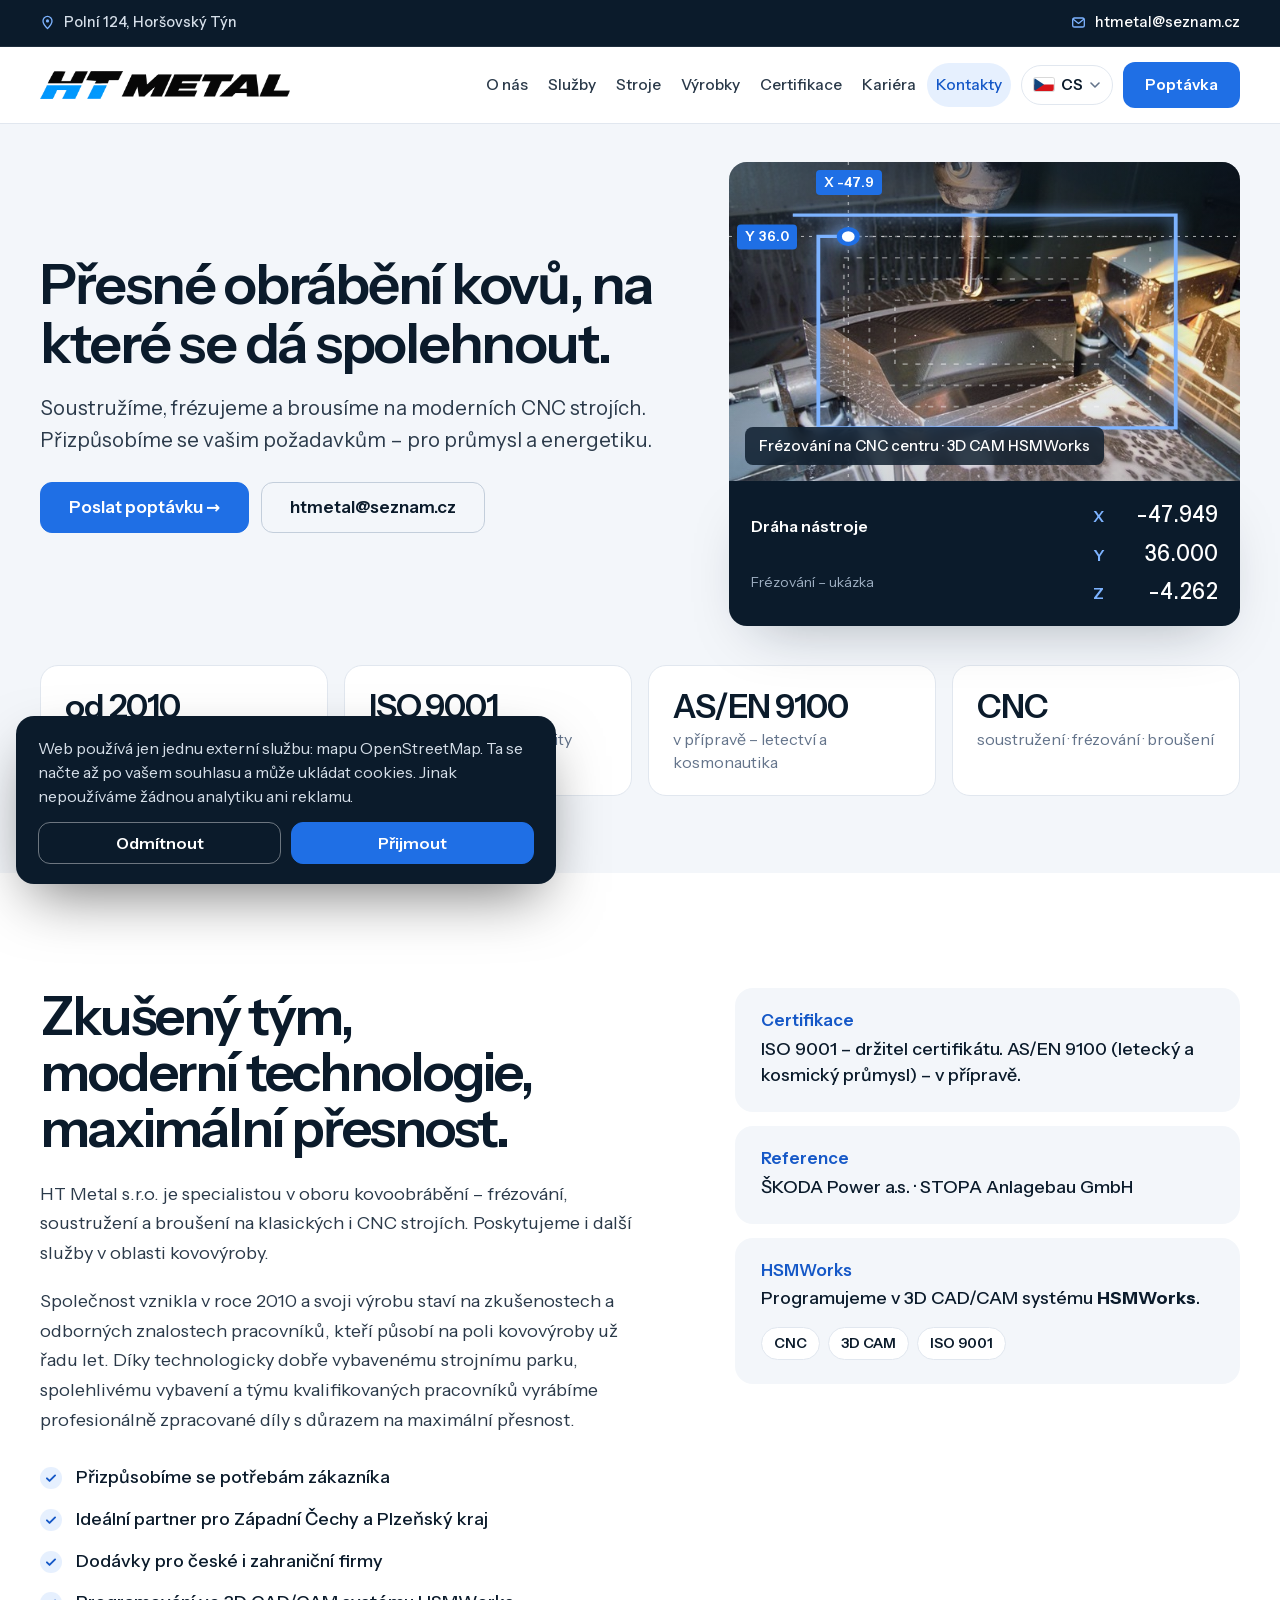
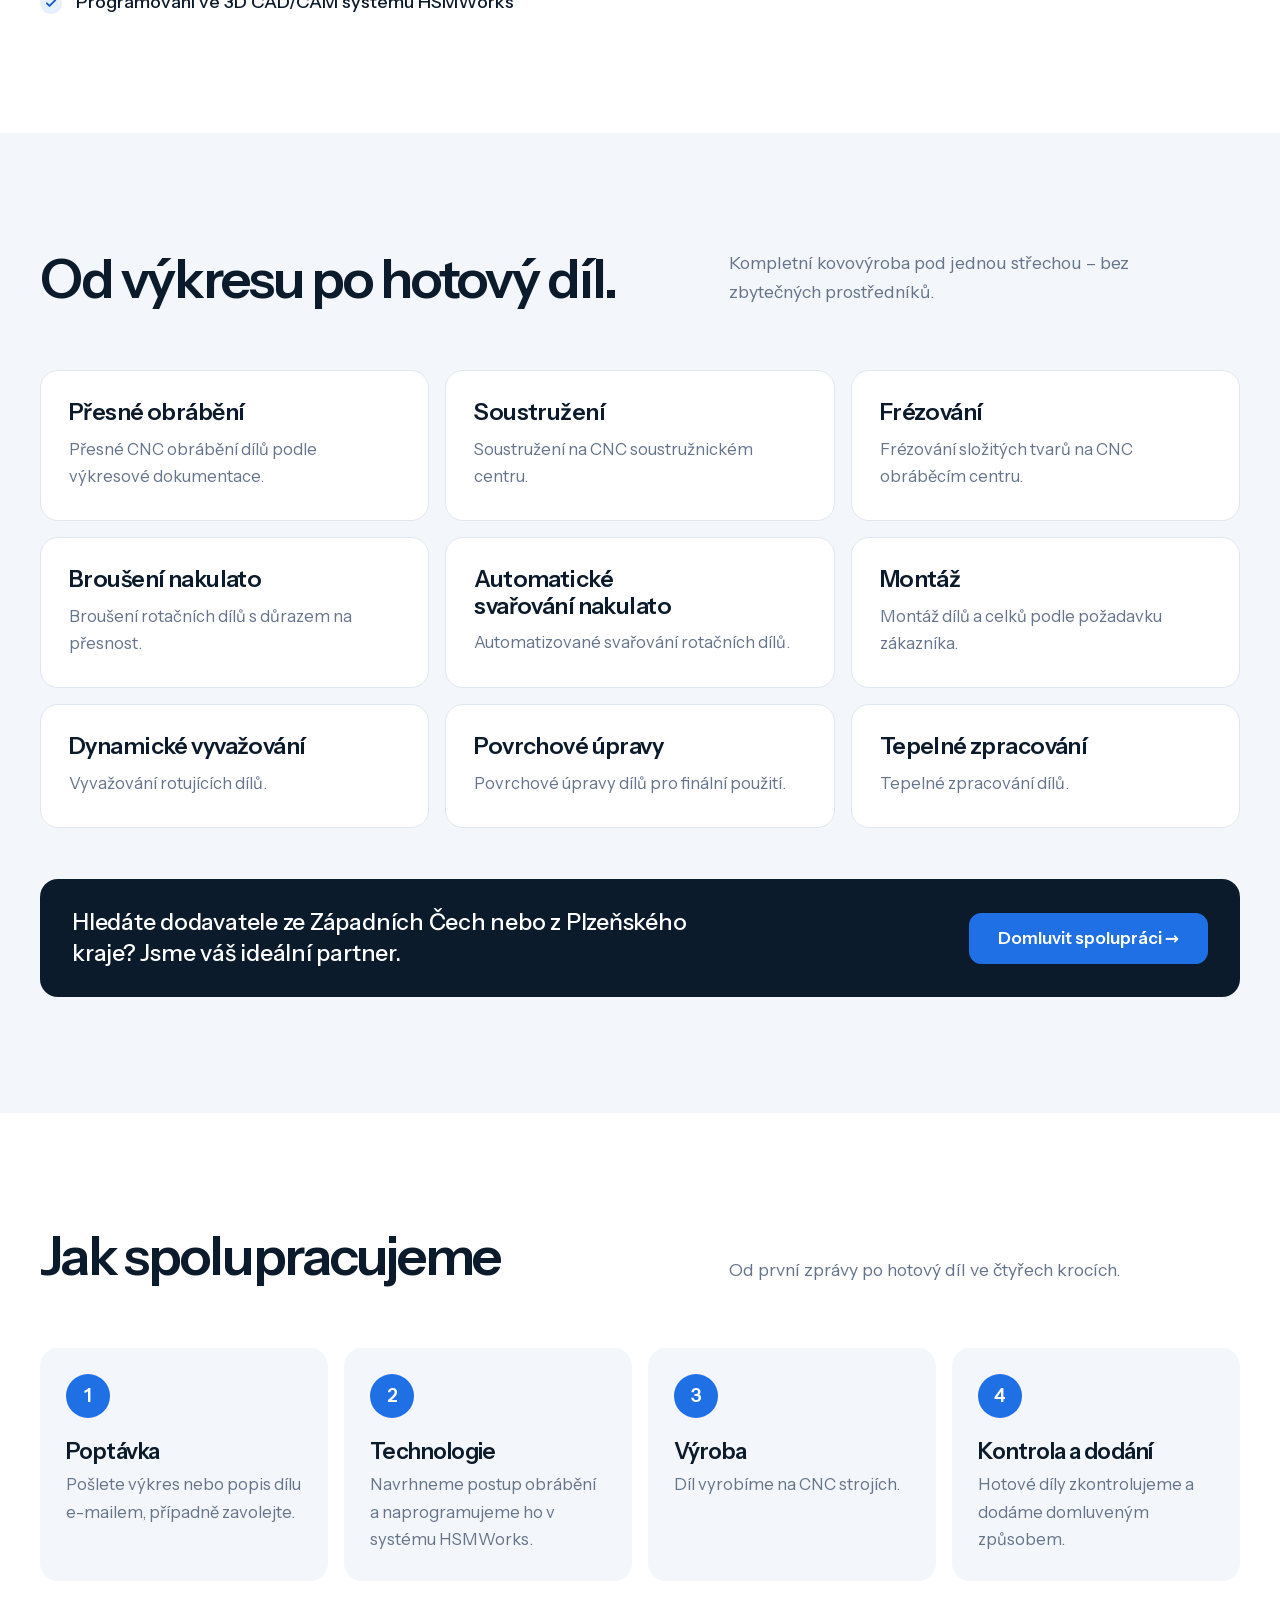
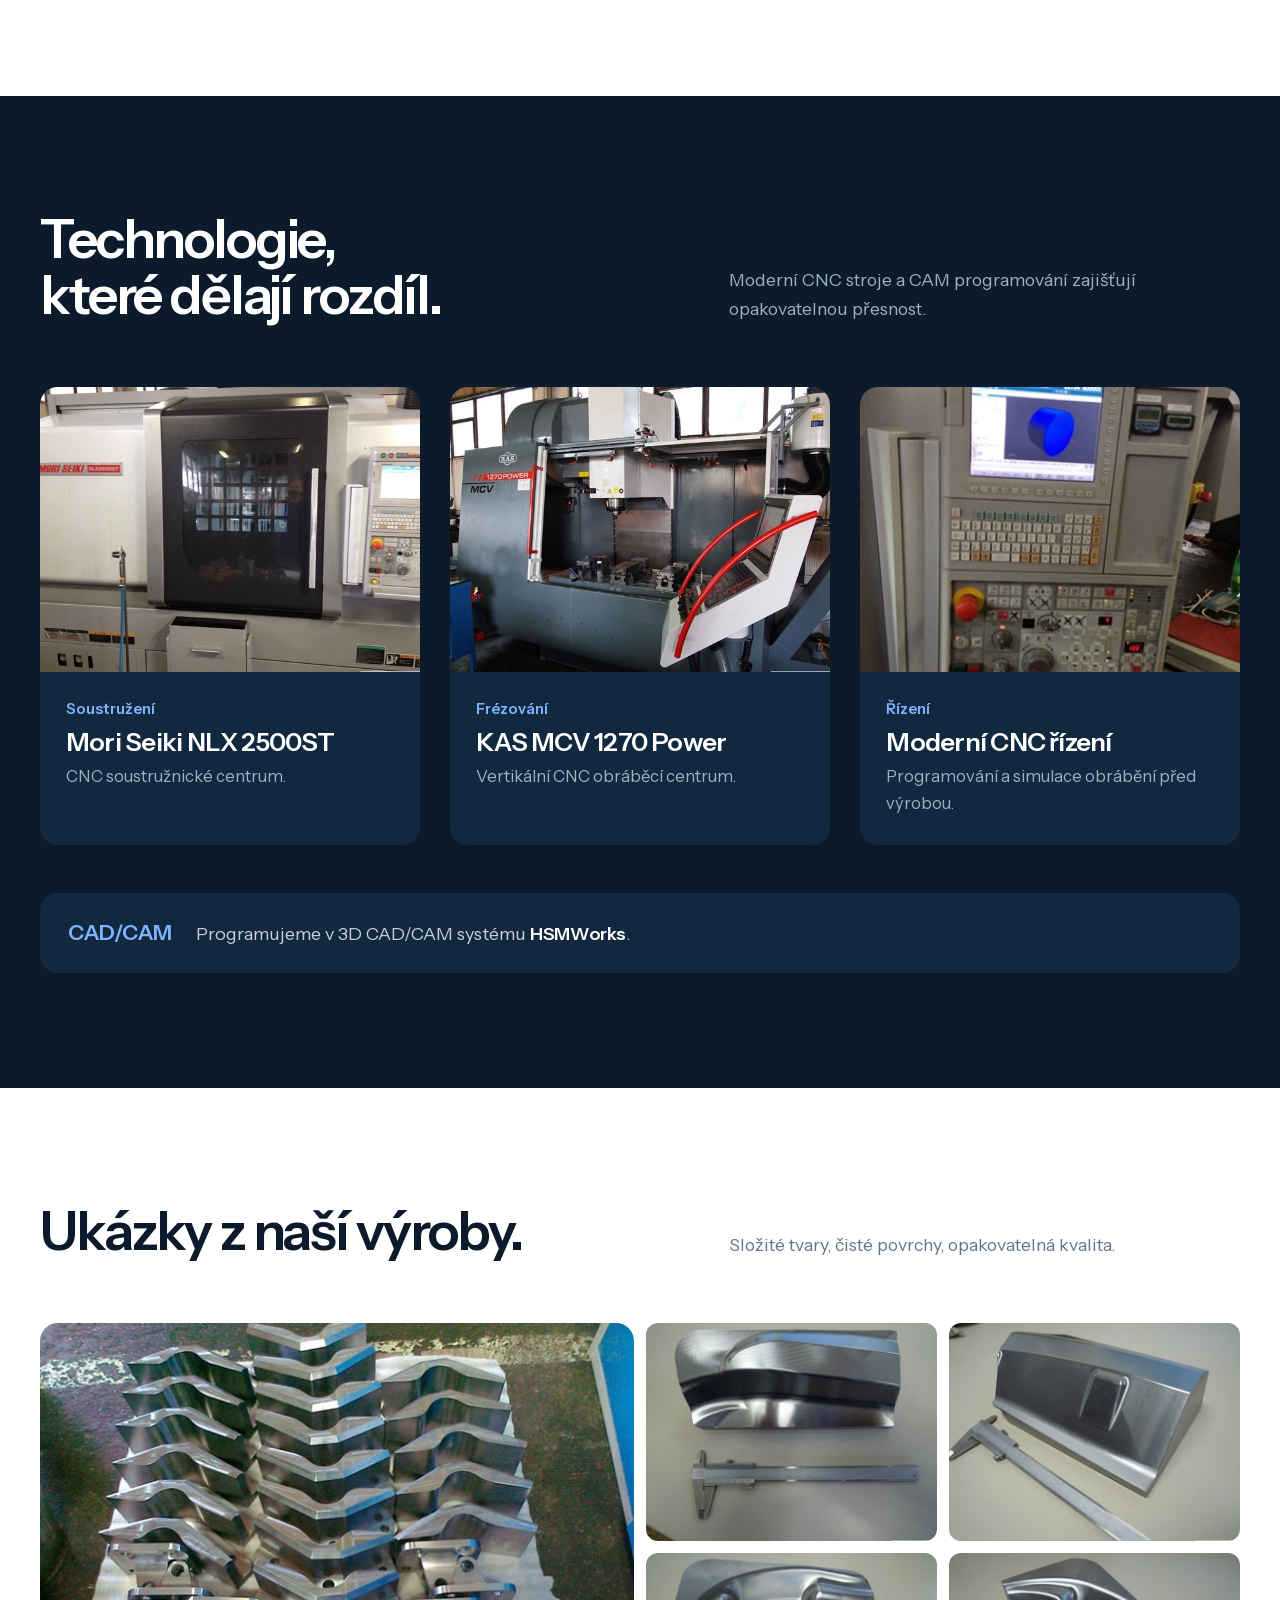
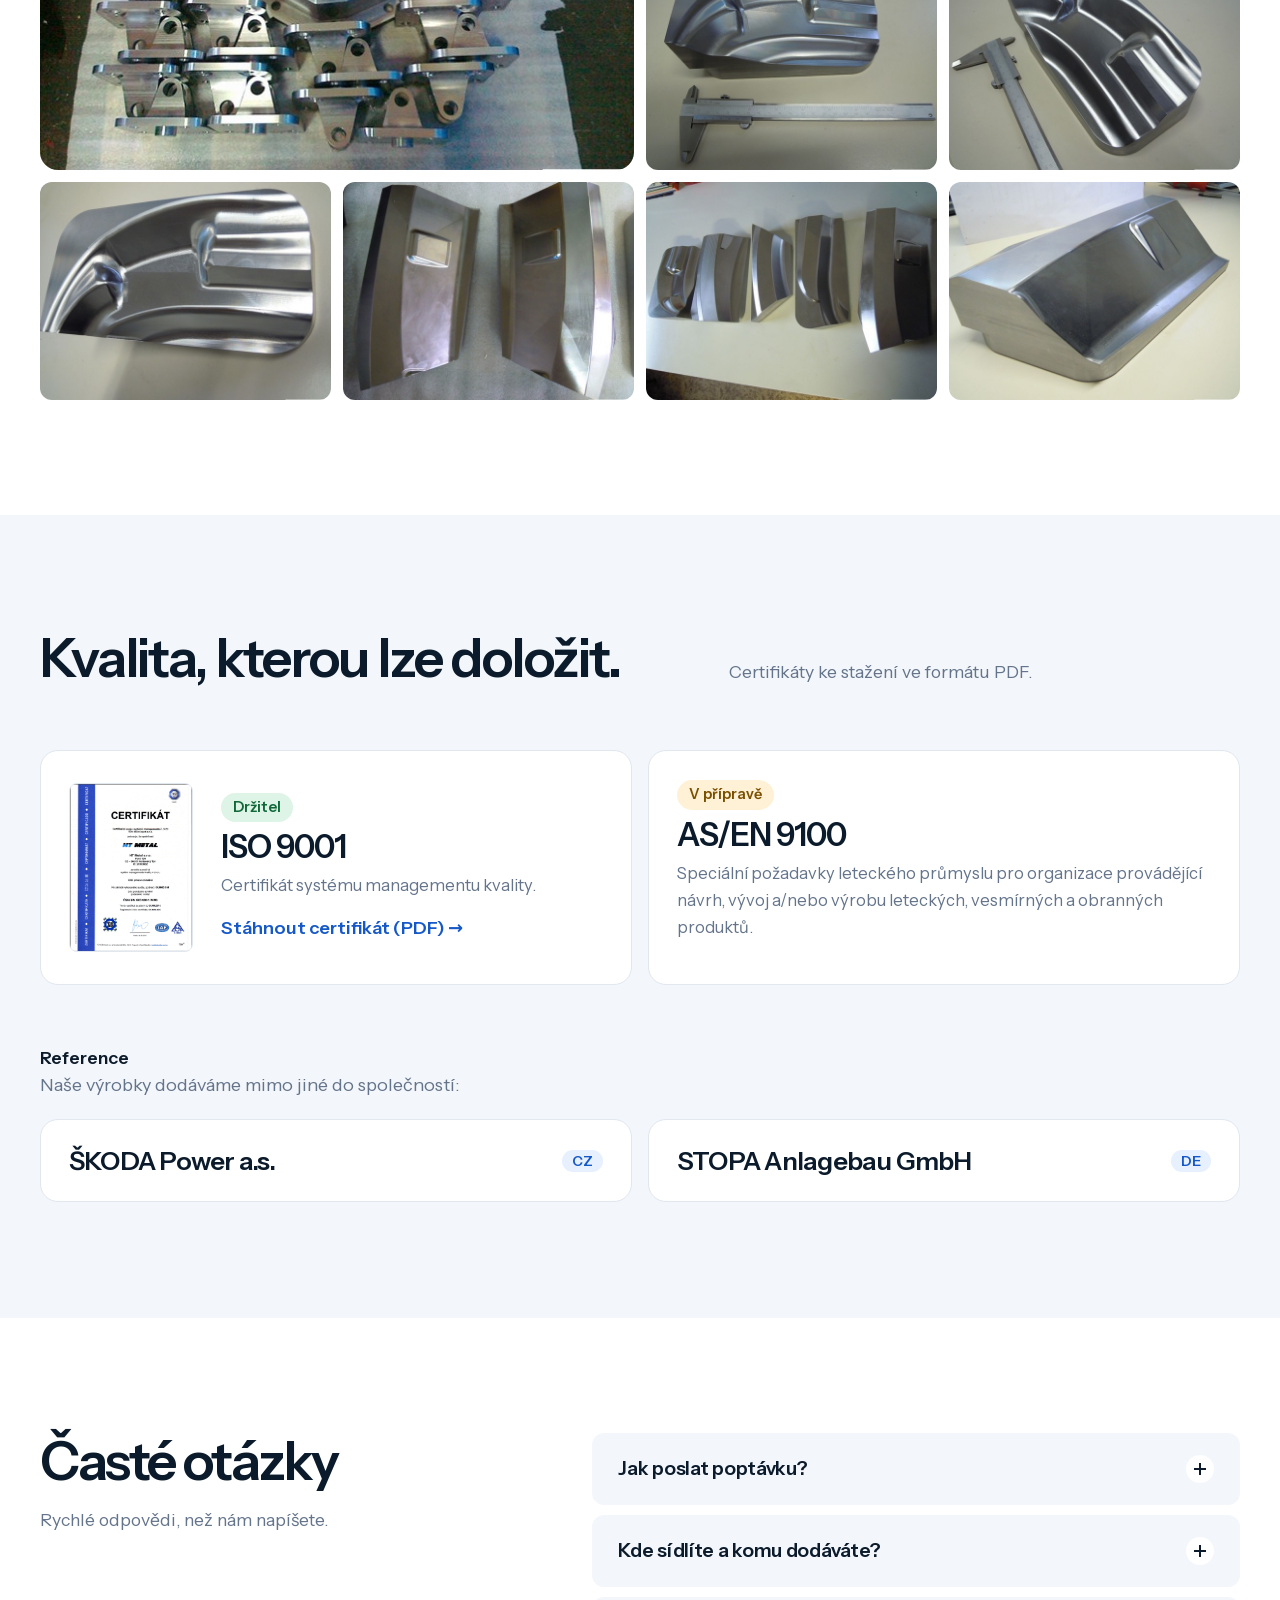
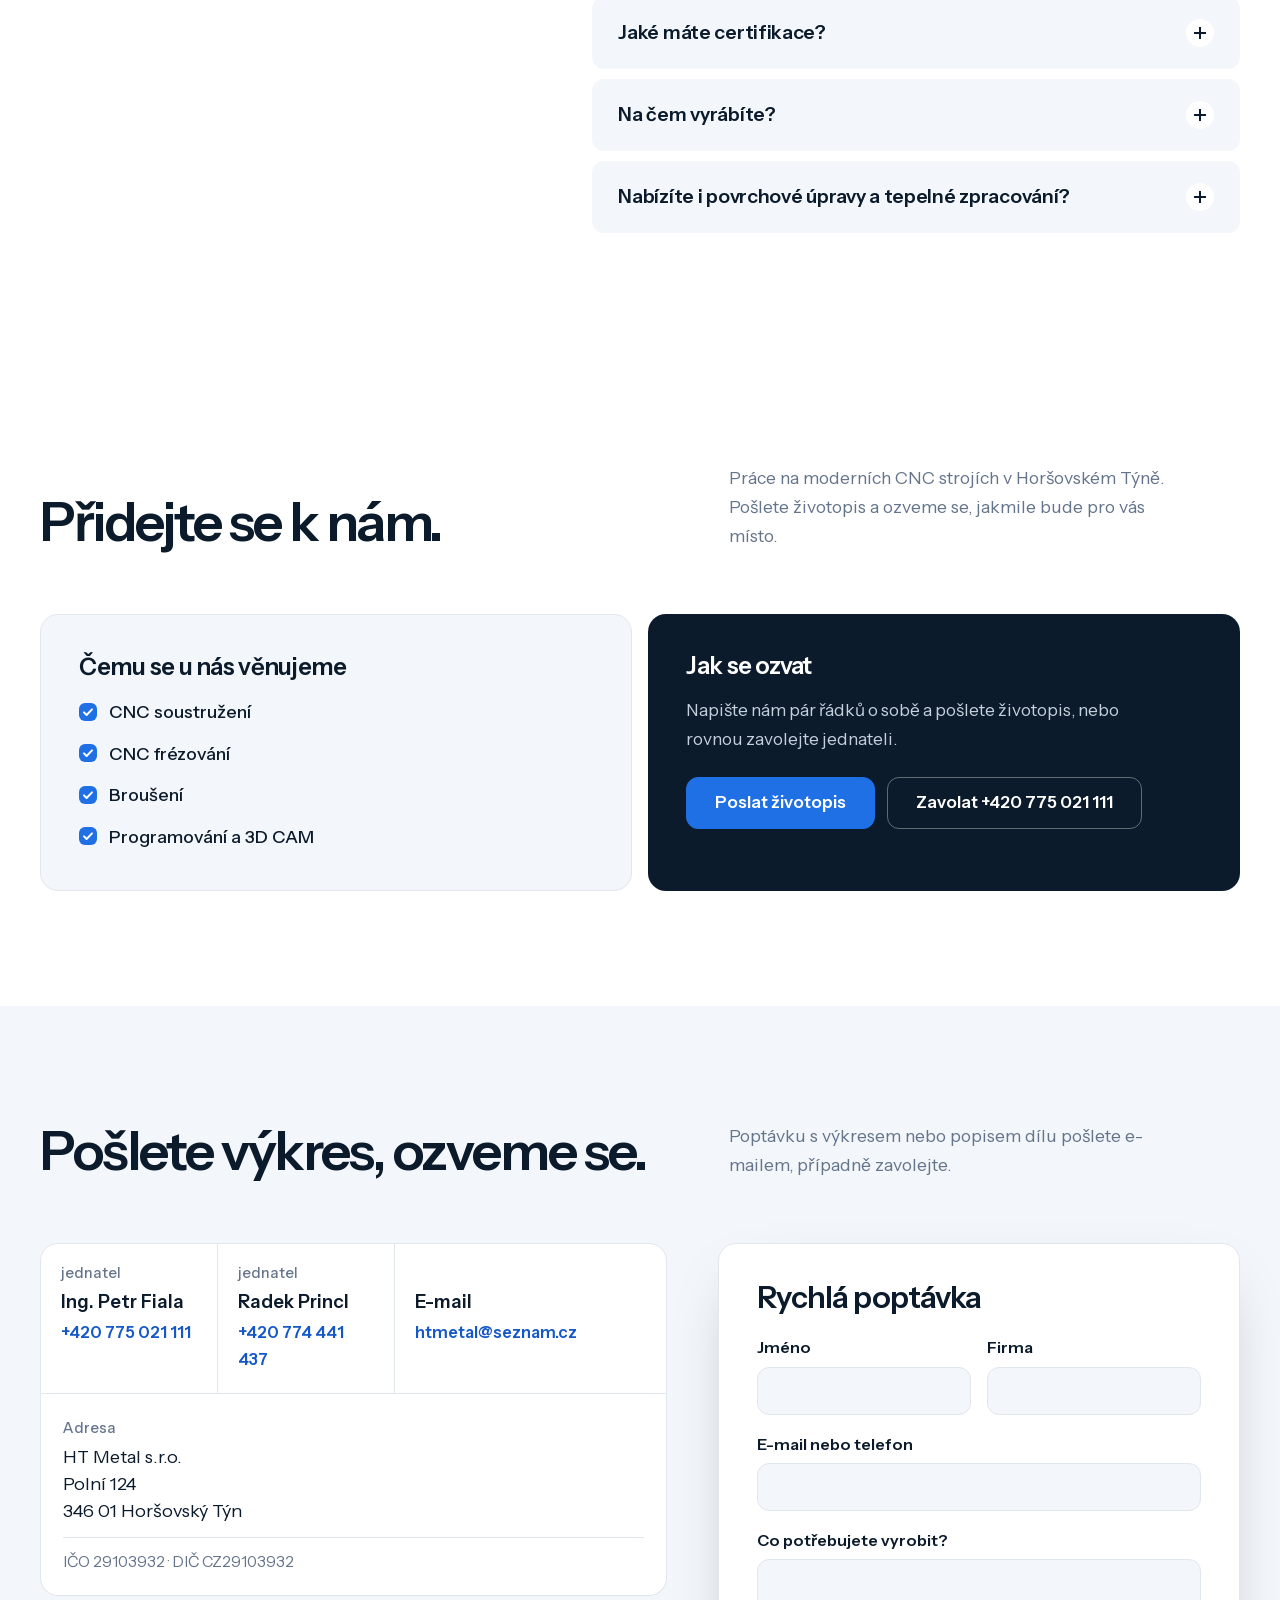
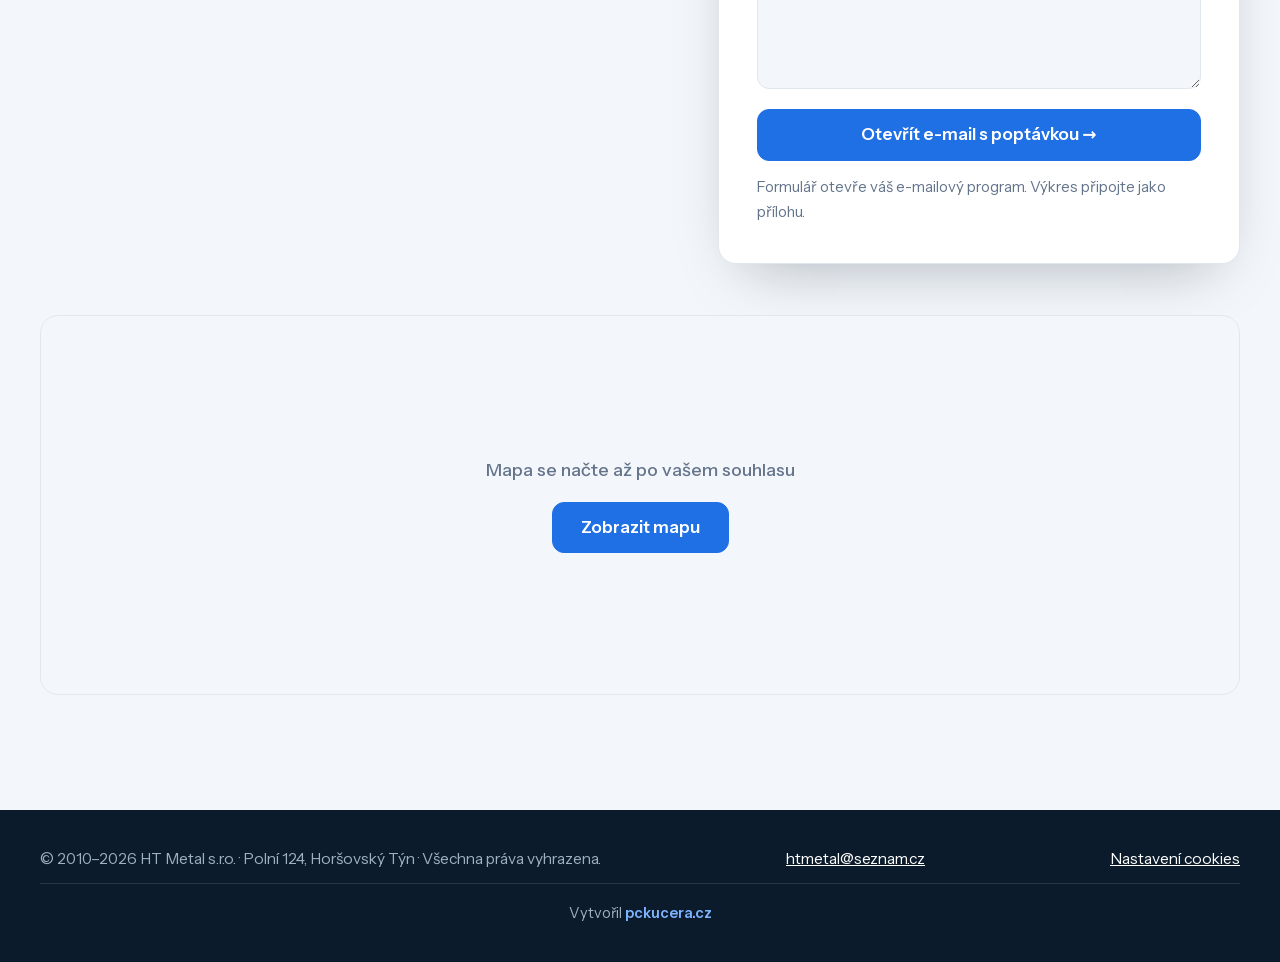
==== commit 9e823460: "Add files via upload" ====
--- a/index.html
+++ b/index.html
@@ -9,6 +9,7 @@
 <link rel="canonical" href="https://htmetal.cz/">
 <link rel="alternate" hreflang="cs" href="https://htmetal.cz/">
 <link rel="alternate" hreflang="de" href="https://htmetal.cz/de/">
+<link rel="alternate" hreflang="en" href="https://htmetal.cz/en/">
 <link rel="alternate" hreflang="x-default" href="https://htmetal.cz/">
 <meta property="og:type" content="website">
 <meta property="og:title" content="HT Metal s.r.o. – přesné CNC obrábění, Horšovský Týn">
@@ -22,12 +23,12 @@
 </head>
 <body>
 <a class="skip" href="#obsah">Přeskočit na obsah</a>
-<div class="util"><div class="wrap"><span>Polní 124, Horšovský Týn</span><span class="uc"><a href="tel:+420775021111">+420 775 021 111</a><a href="mailto:htmetal@seznam.cz">htmetal@seznam.cz</a></span></div></div>
+<div class="util"><div class="wrap"><a class="u-addr" href="#kontakt"><svg class="ui" viewBox="0 0 16 16" width="15" height="15" aria-hidden="true"><path d="M8 1.5a4.8 4.8 0 0 0-4.8 4.8c0 3.3 4.8 8.2 4.8 8.2s4.8-4.9 4.8-8.2A4.8 4.8 0 0 0 8 1.5z" fill="none" stroke="currentColor" stroke-width="1.4" stroke-linejoin="round"/><circle cx="8" cy="6.3" r="1.7" fill="currentColor"/></svg>Polní 124, Horšovský Týn</a><a class="u-mail" href="mailto:htmetal@seznam.cz"><svg class="ui" viewBox="0 0 16 16" width="15" height="15" aria-hidden="true"><rect x="1.8" y="3.2" width="12.4" height="9.6" rx="2" fill="none" stroke="currentColor" stroke-width="1.4"/><path d="M2.4 4.6L8 9l5.6-4.4" fill="none" stroke="currentColor" stroke-width="1.4" stroke-linecap="round" stroke-linejoin="round"/></svg>htmetal@seznam.cz</a></div></div>
 <header class="site-header">
   <div class="wrap bar">
-    <a class="brand" href="#" aria-label="HT Metal"><b><i>HT</i>METAL</b><small>Váš silný partner v oblasti kovovýroby</small></a>
+    <a class="brand" href="#" aria-label="HT Metal"><img src="img/logo-htmetal.png" alt="HT Metal" width="760" height="85"><small>Váš silný partner v oblasti kovovýroby</small></a>
     <button class="burger" type="button" aria-label="Menu" aria-expanded="false"><span></span></button>
-    <nav class="nav" aria-label="Menu"><a href="#onas">O nás</a><a href="#sluzby">Služby</a><a href="#stroje">Stroje</a><a href="#vyrobky">Výrobky</a><a href="#certifikace">Certifikace</a><a href="#kontakt">Kontakty</a><a class="lang" href="de/" hreflang="de"><svg class="flag" viewBox="0 0 5 3" width="20" height="12" aria-hidden="true"><path d="M0 0h5v1H0z"/><path fill="#d00" d="M0 1h5v1H0z"/><path fill="#ffce00" d="M0 2h5v1H0z"/></svg>DE</a><a class="cta" href="#kontakt">Poptávka</a></nav>
+    <nav class="nav" aria-label="Menu"><a href="#onas">O nás</a><a href="#sluzby">Služby</a><a href="#stroje">Stroje</a><a href="#vyrobky">Výrobky</a><a href="#certifikace">Certifikace</a><a href="#kariera">Kariéra</a><a href="#kontakt">Kontakty</a><div class="langsw"><button type="button" class="lang-btn" aria-haspopup="true" aria-expanded="false" aria-label="Language"><svg class="flag" viewBox="0 0 6 4" width="20" height="13" aria-hidden="true"><path fill="#fff" d="M0 0h6v2H0z"/><path fill="#d7141a" d="M0 2h6v2H0z"/><path fill="#11457e" d="M0 0l3 2-3 2z"/></svg>CS<svg class="chev" viewBox="0 0 10 6" width="10" height="6" aria-hidden="true"><path d="M1 1l4 4 4-4" fill="none" stroke="currentColor" stroke-width="1.6" stroke-linecap="round" stroke-linejoin="round"/></svg></button><div class="lang-menu"><a class="lang" href="de/" hreflang="de" lang="de"><svg class="flag" viewBox="0 0 5 3" width="20" height="12" aria-hidden="true"><path d="M0 0h5v1H0z"/><path fill="#d00" d="M0 1h5v1H0z"/><path fill="#ffce00" d="M0 2h5v1H0z"/></svg>DE<span>Deutsch</span></a><a class="lang" href="en/" hreflang="en" lang="en"><svg class="flag" viewBox="0 0 60 30" width="20" height="10" aria-hidden="true"><clipPath id="u"><path d="M0 0v30h60V0z"/></clipPath><g clip-path="url(#u)"><path d="M0 0v30h60V0z" fill="#012169"/><path d="M0 0l60 30m0-30L0 30" stroke="#fff" stroke-width="6"/><path d="M0 0l60 30m0-30L0 30" stroke="#C8102E" stroke-width="3"/><path d="M30 0v30M0 15h60" stroke="#fff" stroke-width="10"/><path d="M30 0v30M0 15h60" stroke="#C8102E" stroke-width="6"/></g></svg>EN<span>English</span></a></div></div><a class="cta" href="#kontakt">Poptávka</a></nav>
   </div>
 </header>
 <main id="obsah">
@@ -38,7 +39,7 @@
         
         <h1>Přesné obrábění kovů, <em>na které se dá spolehnout.</em></h1>
         <p class="lead">Soustružíme, frézujeme a brousíme na moderních CNC strojích. Přizpůsobíme se vašim požadavkům – pro průmysl a energetiku.</p>
-        <div class="btns"><a class="btn primary" href="#kontakt">Poslat poptávku →</a><a class="btn ghost" href="tel:+420775021111">Zavolat +420 775 021 111</a></div>
+        <div class="btns"><a class="btn primary" href="#kontakt">Poslat poptávku →</a><a class="btn ghost" href="mailto:htmetal@seznam.cz">htmetal@seznam.cz</a></div>
       </div>
       <div class="hero-media"><span class="corner tl"></span><span class="corner br"></span>
         <figure><img src="img/stroj4.jpg" alt="Frézování na CNC centru · 3D CAM HSMWorks" fetchpriority="high">
@@ -91,6 +92,14 @@
   <div class="faq"><details class="rv"><summary>Jak poslat poptávku?</summary><p>Napište na htmetal@seznam.cz nebo zavolejte jednateli. K poptávce se hodí výkres nebo popis dílu, materiál a počet kusů.</p></details><details class="rv"><summary>Kde sídlíte a komu dodáváte?</summary><p>Sídlíme v Horšovském Týně v Plzeňském kraji. Dodáváme českým i zahraničním firmám, například společnostem ŠKODA Power a STOPA Anlagebau.</p></details><details class="rv"><summary>Jaké máte certifikace?</summary><p>Držíme certifikát ISO 9001, který si můžete stáhnout v sekci Certifikace. Certifikace AS/EN 9100 pro letecký a kosmický průmysl je v přípravě.</p></details><details class="rv"><summary>Na čem vyrábíte?</summary><p>Na CNC soustružnickém centru Mori Seiki NLX 2500ST a vertikálním obráběcím centru KAS MCV 1270 Power. Programujeme v systému HSMWorks.</p></details><details class="rv"><summary>Nabízíte i povrchové úpravy a tepelné zpracování?</summary><p>Ano, patří mezi naše služby v oblasti kovovýroby. Konkrétní požadavky nám napište a domluvíme postup.</p></details></div>
 </div></section>
 
+<section id="kariera"><div class="wrap">
+  <div class="sec-head rv"><h2>Přidejte se k nám.</h2><p>Práce na moderních CNC strojích v Horšovském Týně. Pošlete životopis a ozveme se, jakmile bude pro vás místo.</p></div>
+  <div class="career">
+    <div class="career-list rv"><h3>Čemu se u nás věnujeme</h3><ul><li>CNC soustružení</li><li>CNC frézování</li><li>Broušení</li><li>Programování a 3D CAM</li></ul></div>
+    <div class="career-cta rv"><h3>Jak se ozvat</h3><p>Napište nám pár řádků o sobě a pošlete životopis, nebo rovnou zavolejte jednateli.</p><div class="btns"><a class="btn primary" href="mailto:htmetal@seznam.cz?subject=Kari%C3%A9ra%20%E2%80%93%20HT%20Metal">Poslat životopis</a><a class="btn ghost" href="tel:+420775021111">Zavolat +420 775 021 111</a></div></div>
+  </div>
+</div></section>
+
 <section id="kontakt" class="alt"><div class="wrap">
   <div class="sec-head rv"><h2>Pošlete výkres, ozveme se.</h2><p>Poptávku s výkresem nebo popisem dílu pošlete e-mailem, případně zavolejte.</p></div>
   <div class="contact">
--- a/assets/style.css
+++ b/assets/style.css
@@ -51,24 +51,43 @@
 .btns { display: flex; flex-wrap: wrap; gap: 12px; }
 
 /* ---------- horní lišta a hlavička ---------- */
-.util { background: var(--navy); color: #AEBBCB; font-size: 15px; }
-.util .wrap { display: flex; justify-content: space-between; gap: 6px 24px; flex-wrap: wrap; padding-block: 9px; }
-.util .uc { display: flex; gap: 6px 28px; flex-wrap: wrap; }
-.util a { color: #fff; text-decoration: none; font-weight: 500; }
-.util a:hover { color: var(--accent-lt); }
+.util { background: var(--navy); color: #AEBBCB; font-size: 14.5px; border-bottom: 1px solid rgba(255,255,255,.08); }
+.util .wrap { display: flex; justify-content: space-between; align-items: center; gap: 6px 24px; padding-block: 8px; }
+.util a { display: inline-flex; align-items: center; gap: 9px; padding: 3px 0; color: #D5DEE8; text-decoration: none; font-weight: 500; transition: color .18s; }
+.util a:hover { color: #fff; }
+.util .u-mail { color: #fff; }
+.util .ui { color: var(--accent-lt); flex: none; }
+.util a:hover .ui { color: #fff; }
 .site-header { position: sticky; top: 0; z-index: 100; background: rgba(255,255,255,.92); -webkit-backdrop-filter: blur(14px); backdrop-filter: blur(14px); border-bottom: 1px solid var(--line); transition: box-shadow .25s; }
 .site-header.scrolled { box-shadow: 0 10px 30px -20px rgba(11,27,43,.4); }
 .bar { display: flex; align-items: center; justify-content: space-between; gap: 24px; min-height: 76px; }
 .brand { display: flex; flex-direction: column; text-decoration: none; line-height: 1; }
+.brand img { display: block; height: 28px; width: auto; }
 .brand b { display: flex; align-items: center; gap: 8px; font-weight: 700; font-size: 26px; letter-spacing: -.02em; color: var(--ink); }
 .brand b i { font-style: normal; background: var(--accent); color: #fff; padding: 4px 9px 5px; border-radius: 8px; }
-.brand small { margin-top: 7px; font-size: 13.5px; font-weight: 500; color: var(--steel); letter-spacing: 0; }
+.brand small { margin-top: 8px; font-size: 13.5px; font-weight: 500; color: var(--steel); letter-spacing: 0; }
 .nav { display: flex; align-items: center; gap: 2px; }
 .nav a { text-decoration: none; font-weight: 500; font-size: 16.5px; padding: 9px 14px; border-radius: 999px; color: var(--text); transition: background .18s, color .18s; }
 .nav a:hover { background: var(--sheet); color: var(--ink); }
+.nav a { white-space: nowrap; }
+.brand img { flex: none; }
+.brand small { white-space: nowrap; }
+@media (max-width: 1320px) and (min-width: 1081px) {
+  .nav a { padding: 9px 9px; font-size: 15.5px; }
+  .lang-btn { padding: 6px 10px; }
+  .brand small { display: none; }
+}
 .nav a.active:not(.cta):not(.lang) { background: var(--accent-bg); color: var(--accent-dk); }
-.nav a.lang { display: inline-flex; align-items: center; gap: 8px; margin-left: 8px; border: 1.5px solid var(--line); padding: 7px 14px; font-size: 15px; font-weight: 600; color: var(--ink); }
-.nav a.lang:hover { border-color: #C3CEDB; background: transparent; }
+.langsw { position: relative; margin-left: 8px; }
+.lang-btn { display: inline-flex; align-items: center; gap: 7px; padding: 7px 12px; border: 1.5px solid var(--line); border-radius: 999px; background: var(--paper); font: inherit; font-size: 15px; font-weight: 600; color: var(--ink); cursor: pointer; transition: border-color .18s; }
+.lang-btn:hover, .langsw.open .lang-btn { border-color: #C3CEDB; }
+.lang-btn .chev { transition: transform .2s; color: var(--steel); }
+.langsw.open .lang-btn .chev { transform: rotate(180deg); }
+.lang-menu { display: none; position: absolute; right: 0; top: calc(100% + 8px); min-width: 170px; padding: 6px; background: var(--paper); border: 1px solid var(--line); border-radius: 14px; box-shadow: 0 18px 40px -16px rgba(11,27,43,.35); z-index: 130; }
+.langsw.open .lang-menu { display: block; }
+.nav .lang-menu a.lang { display: flex; align-items: center; gap: 10px; width: 100%; margin: 0; padding: 10px 12px; border: 0; border-radius: 9px; font-size: 15.5px; font-weight: 600; color: var(--ink); }
+.nav .lang-menu a.lang span { font-weight: 400; color: var(--steel); }
+.nav .lang-menu a.lang:hover { background: var(--sheet); }
 .nav .flag { border-radius: 2px; box-shadow: 0 0 0 1px rgba(0,0,0,.15); flex: none; }
 .nav a.cta { margin-left: 8px; background: var(--accent); color: #fff; padding: 10px 22px; font-weight: 600; border-radius: var(--r); }
 .nav a.cta:hover { background: var(--accent-dk); color: #fff; }
@@ -79,14 +98,14 @@
 .burger span::after { top: 7px; left: 0; right: 0; }
 
 /* ---------- úvod ---------- */
-.hero { padding: clamp(48px, 6vw, 88px) 0 0; background: var(--sheet); }
+.hero { padding: clamp(24px, 3vw, 44px) 0 0; background: var(--sheet); }
 .hero-grid { display: grid; grid-template-columns: minmax(0, 6fr) minmax(0, 5fr); gap: clamp(36px, 6vw, 96px); align-items: center; }
 .hero-grid > * { min-width: 0; }
-.hero h1 { font-size: clamp(2.7rem, 5.2vw, 5rem); line-height: 1.02; letter-spacing: -.04em; font-weight: 600; margin-bottom: 26px; }
+.hero h1 { font-size: clamp(2.6rem, 4.4vw, 4.2rem); line-height: 1.04; letter-spacing: -.04em; font-weight: 600; margin-bottom: 20px; }
 .hero h1 em { font-style: normal; }
-.lead { font-size: clamp(1.15rem, 1.6vw, 1.3rem); line-height: 1.55; max-width: 48ch; color: var(--text); margin-bottom: 32px; }
+.lead { font-size: clamp(1.15rem, 1.6vw, 1.3rem); line-height: 1.55; max-width: 48ch; color: var(--text); margin-bottom: 26px; }
 .hero-media { position: relative; }
-.hero-media figure { position: relative; margin: 0; aspect-ratio: 4 / 3; overflow: hidden; background: var(--navy); border-radius: var(--r-lg) var(--r-lg) 0 0; }
+.hero-media figure { position: relative; margin: 0; aspect-ratio: 16 / 10; overflow: hidden; background: var(--navy); border-radius: var(--r-lg) var(--r-lg) 0 0; }
 .hero-media figure img { width: 100%; height: 100%; object-fit: cover; }
 .hero-media figure::after { content: ""; position: absolute; inset: 0; background: linear-gradient(180deg, rgba(11,27,43,.5), rgba(11,27,43,0) 38%, rgba(11,27,43,.18)); pointer-events: none; }
 .hero-media figcaption { position: absolute; z-index: 4; left: 16px; bottom: 16px; background: rgba(11,27,43,.82); color: #fff; font-weight: 500; font-size: 15px; padding: 7px 14px; border-radius: 8px; -webkit-backdrop-filter: blur(6px); backdrop-filter: blur(6px); }
@@ -106,10 +125,25 @@
 .dro dt { color: var(--accent-lt); font-weight: 600; font-size: 16px; }
 .dro dd { margin: 0; text-align: right; font-size: 22px; font-weight: 500; font-variant-numeric: tabular-nums; min-width: 6.5ch; }
 
-.facts { display: grid; grid-template-columns: repeat(4, 1fr); gap: 16px; margin-top: clamp(48px, 6vw, 84px); padding-bottom: clamp(48px, 6vw, 84px); }
+.facts { display: grid; grid-template-columns: repeat(4, 1fr); gap: 16px; margin-top: clamp(24px, 3vw, 40px); padding-bottom: clamp(48px, 6vw, 84px); }
 .fact { background: var(--paper); border: 1px solid var(--line); border-radius: var(--r-lg); padding: 22px 24px; display: flex; flex-direction: column; gap: 4px; }
 .fact b { font-size: clamp(1.7rem, 2.6vw, 2.3rem); font-weight: 600; letter-spacing: -.035em; line-height: 1.1; color: var(--ink); }
 .fact span { font-size: 16px; color: var(--steel); line-height: 1.4; }
+
+/* ---------- kariéra ---------- */
+.career { display: grid; grid-template-columns: 1fr 1fr; gap: 16px; }
+.career-list, .career-cta { border-radius: var(--r-lg); padding: clamp(26px, 3vw, 40px); }
+.career-list { background: var(--sheet); border: 1px solid var(--line); }
+.career h3 { font-size: 1.5rem; margin-bottom: 18px; }
+.career-list ul { list-style: none; margin: 0; padding: 0; display: grid; gap: 12px; }
+.career-list li { position: relative; padding-left: 30px; font-size: 1.12rem; font-weight: 500; color: var(--ink); }
+.career-list li::before { content: ""; position: absolute; left: 0; top: .32em; width: 18px; height: 18px; border-radius: 6px; background: var(--accent) url("data:image/svg+xml,%3Csvg xmlns='http://www.w3.org/2000/svg' viewBox='0 0 18 18'%3E%3Cpath d='M5 9.4l2.6 2.6L13 6.4' fill='none' stroke='%23fff' stroke-width='2' stroke-linecap='round' stroke-linejoin='round'/%3E%3C/svg%3E") center/100% no-repeat; }
+.career-cta { background: var(--navy); color: #C5D0DD; }
+.career-cta h3 { color: #fff; }
+.career-cta p { margin: 0 0 24px; max-width: 42ch; font-size: 1.08rem; }
+.career-cta .btn.ghost { color: #fff; border-color: rgba(255,255,255,.35); }
+.career-cta .btn.ghost:hover { border-color: #fff; }
+@media (max-width: 860px) { .career { grid-template-columns: 1fr; } }
 
 /* ---------- sekce ---------- */
 section { padding: clamp(80px, 9vw, 136px) 0; }
@@ -268,8 +302,12 @@
   .nav { display: none; position: absolute; left: 0; right: 0; top: 100%; flex-direction: column; align-items: stretch; gap: 0; padding: 10px 28px 22px; background: var(--paper); border-bottom: 1px solid var(--line); box-shadow: 0 24px 40px -24px rgba(11,27,43,.4); }
   .nav.open { display: flex; }
   .nav a { padding: 14px 4px; border-radius: 0; border-bottom: 1px solid var(--line); font-size: 19px; }
-  .nav a.lang, .nav a.cta { margin: 14px 0 0; justify-content: center; text-align: center; border-radius: var(--r); }
-  .nav a.lang { border: 1.5px solid var(--line); }
+  .nav a.cta { margin: 14px 0 0; justify-content: center; text-align: center; border-radius: var(--r); }
+  .langsw { margin: 14px 0 0; }
+  .lang-btn { display: none; }
+  .lang-menu { display: flex; position: static; gap: 8px; min-width: 0; padding: 0; border: 0; box-shadow: none; background: transparent; }
+  .nav .lang-menu a.lang { flex: 1; justify-content: center; border: 1.5px solid var(--line); border-radius: var(--r); padding: 12px 8px; font-size: 16px; }
+  .nav .lang-menu a.lang span { display: none; }
   .hero-grid, .about, .contact, .faqwrap { grid-template-columns: 1fr; }
   .faqwrap .sec-head { position: static; margin-bottom: 32px; }
   .sec-head { grid-template-columns: 1fr; align-items: start; }
@@ -282,8 +320,9 @@
 @media (max-width: 720px) {
   body { font-size: 17px; padding-bottom: 68px; }
   .wrap { width: min(100% - 36px, 600px); }
-  .util .wrap > span:first-child { display: none; }
-  .brand b { font-size: 24px; }
+  .util .u-addr { display: none; }
+  .util .wrap { justify-content: flex-start; }
+  .brand img { height: 24px; }
   .brand small { display: none; }
   .bar { min-height: 66px; }
   .nav { padding-inline: 18px; }
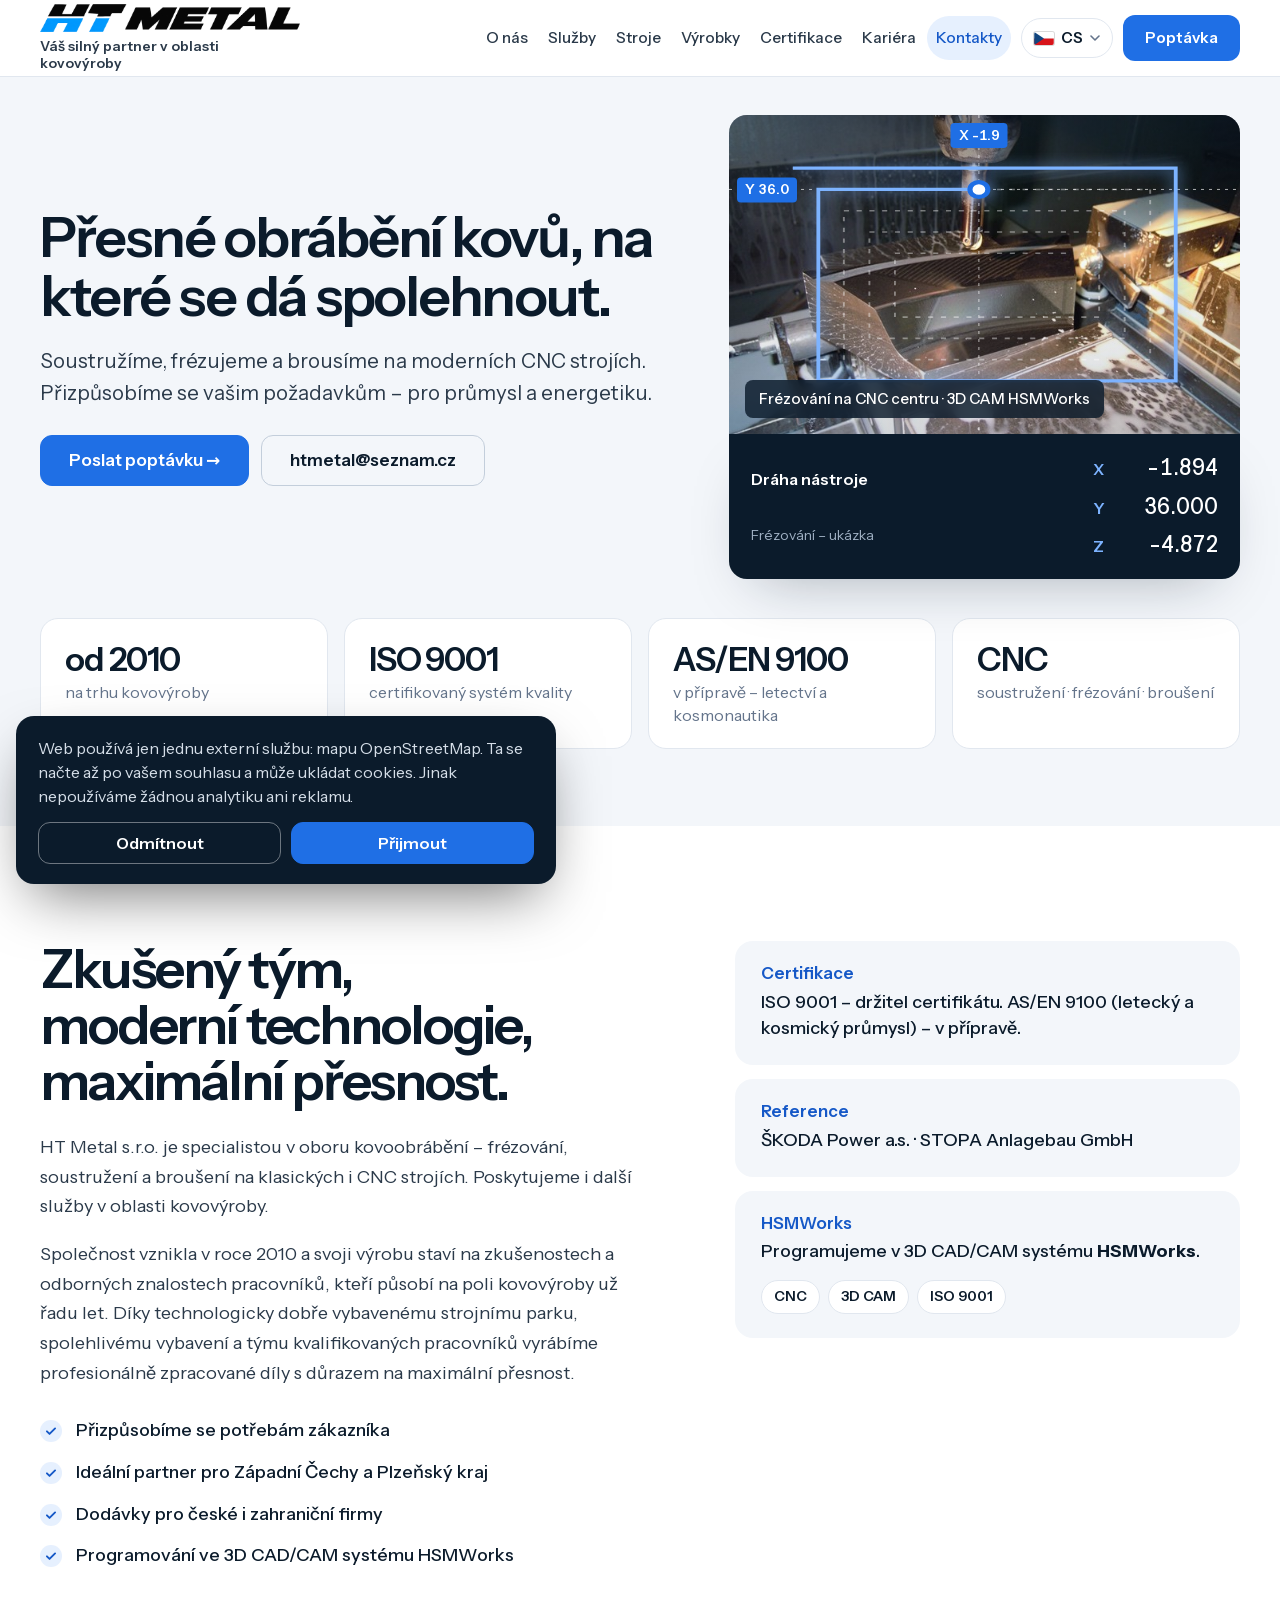
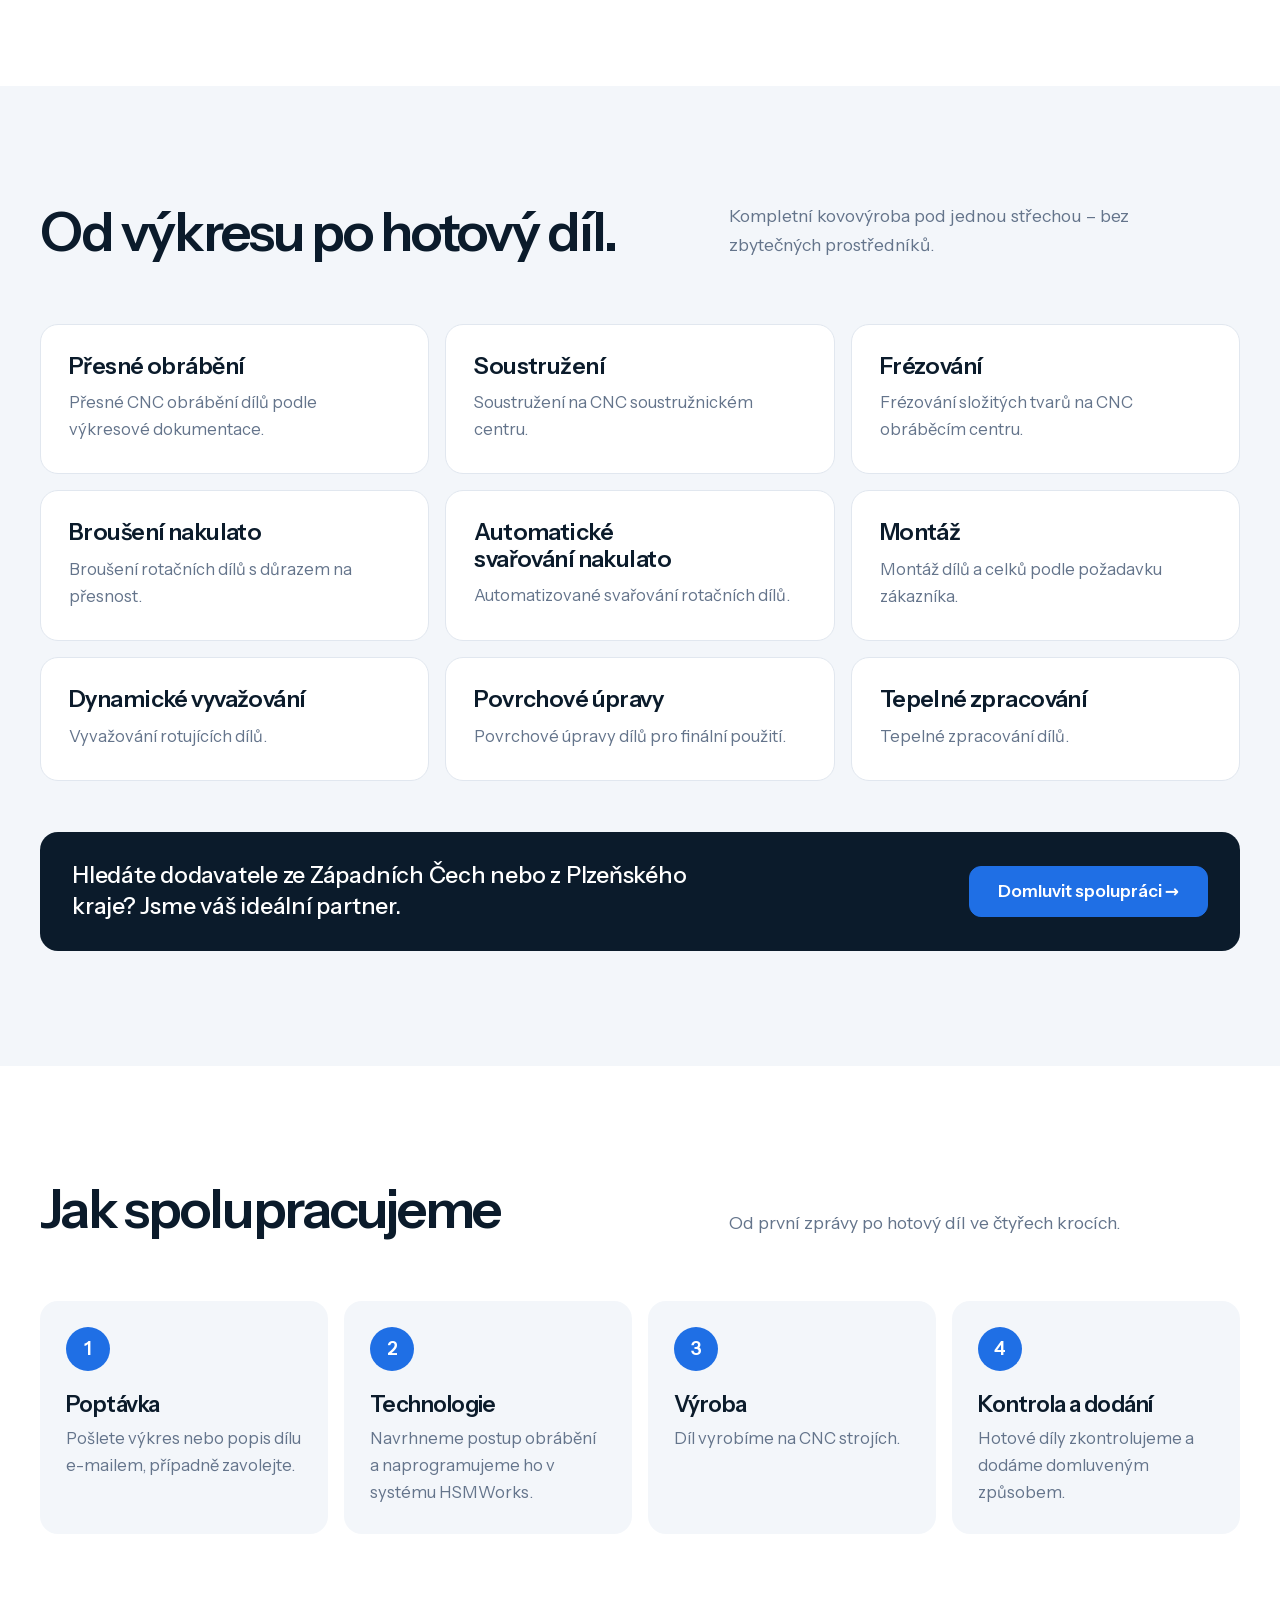
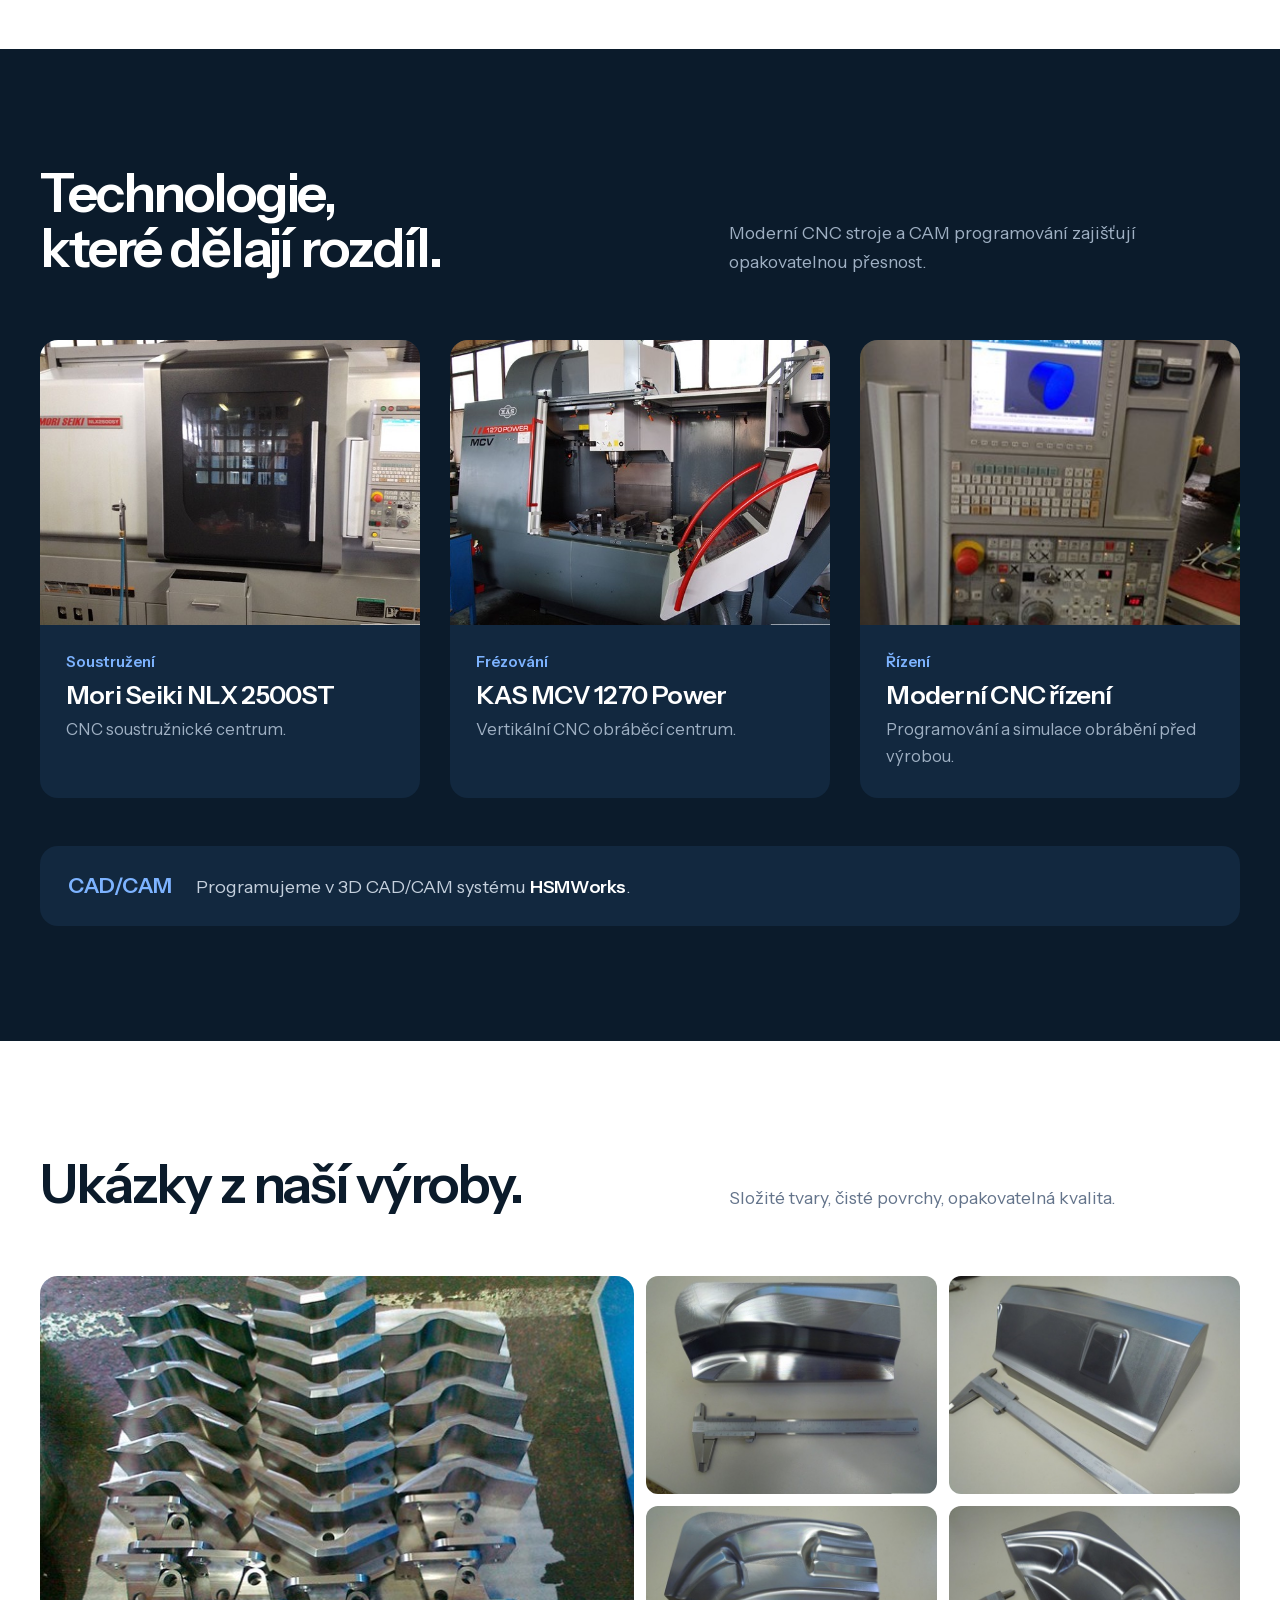
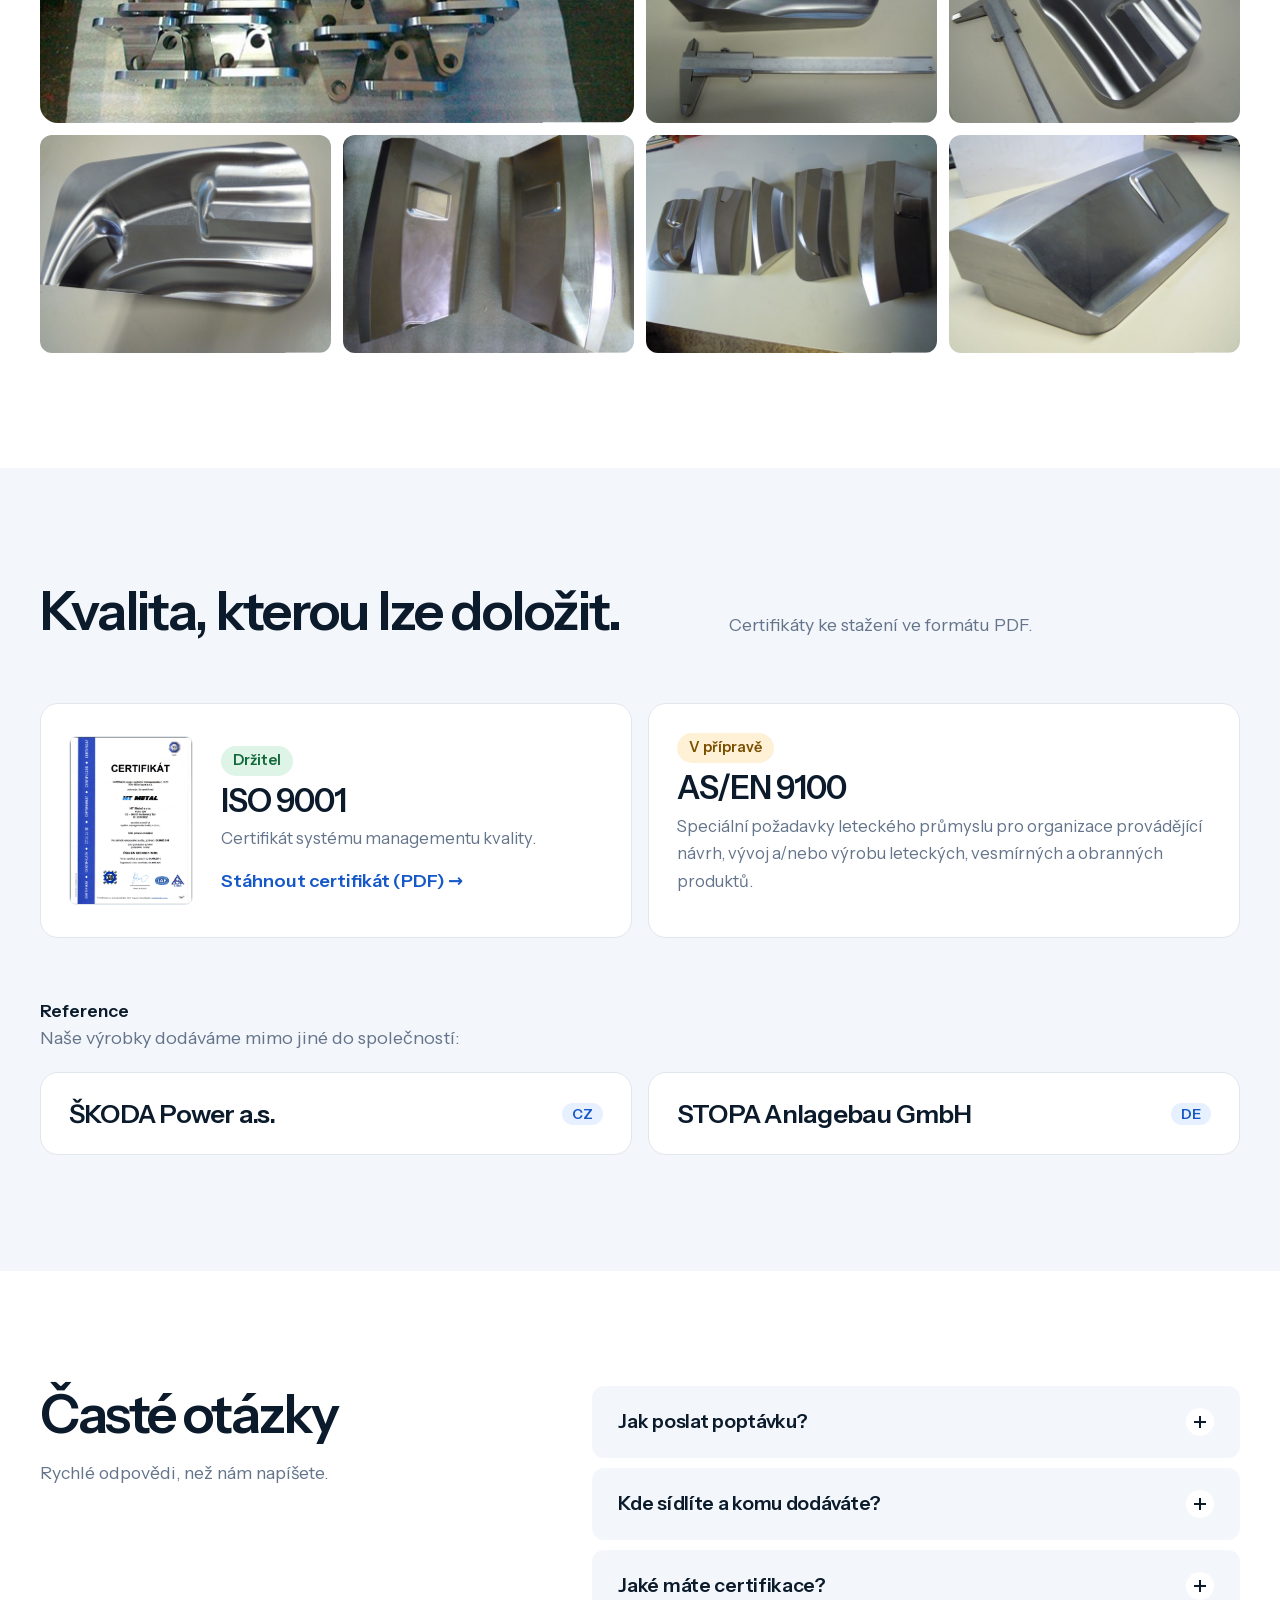
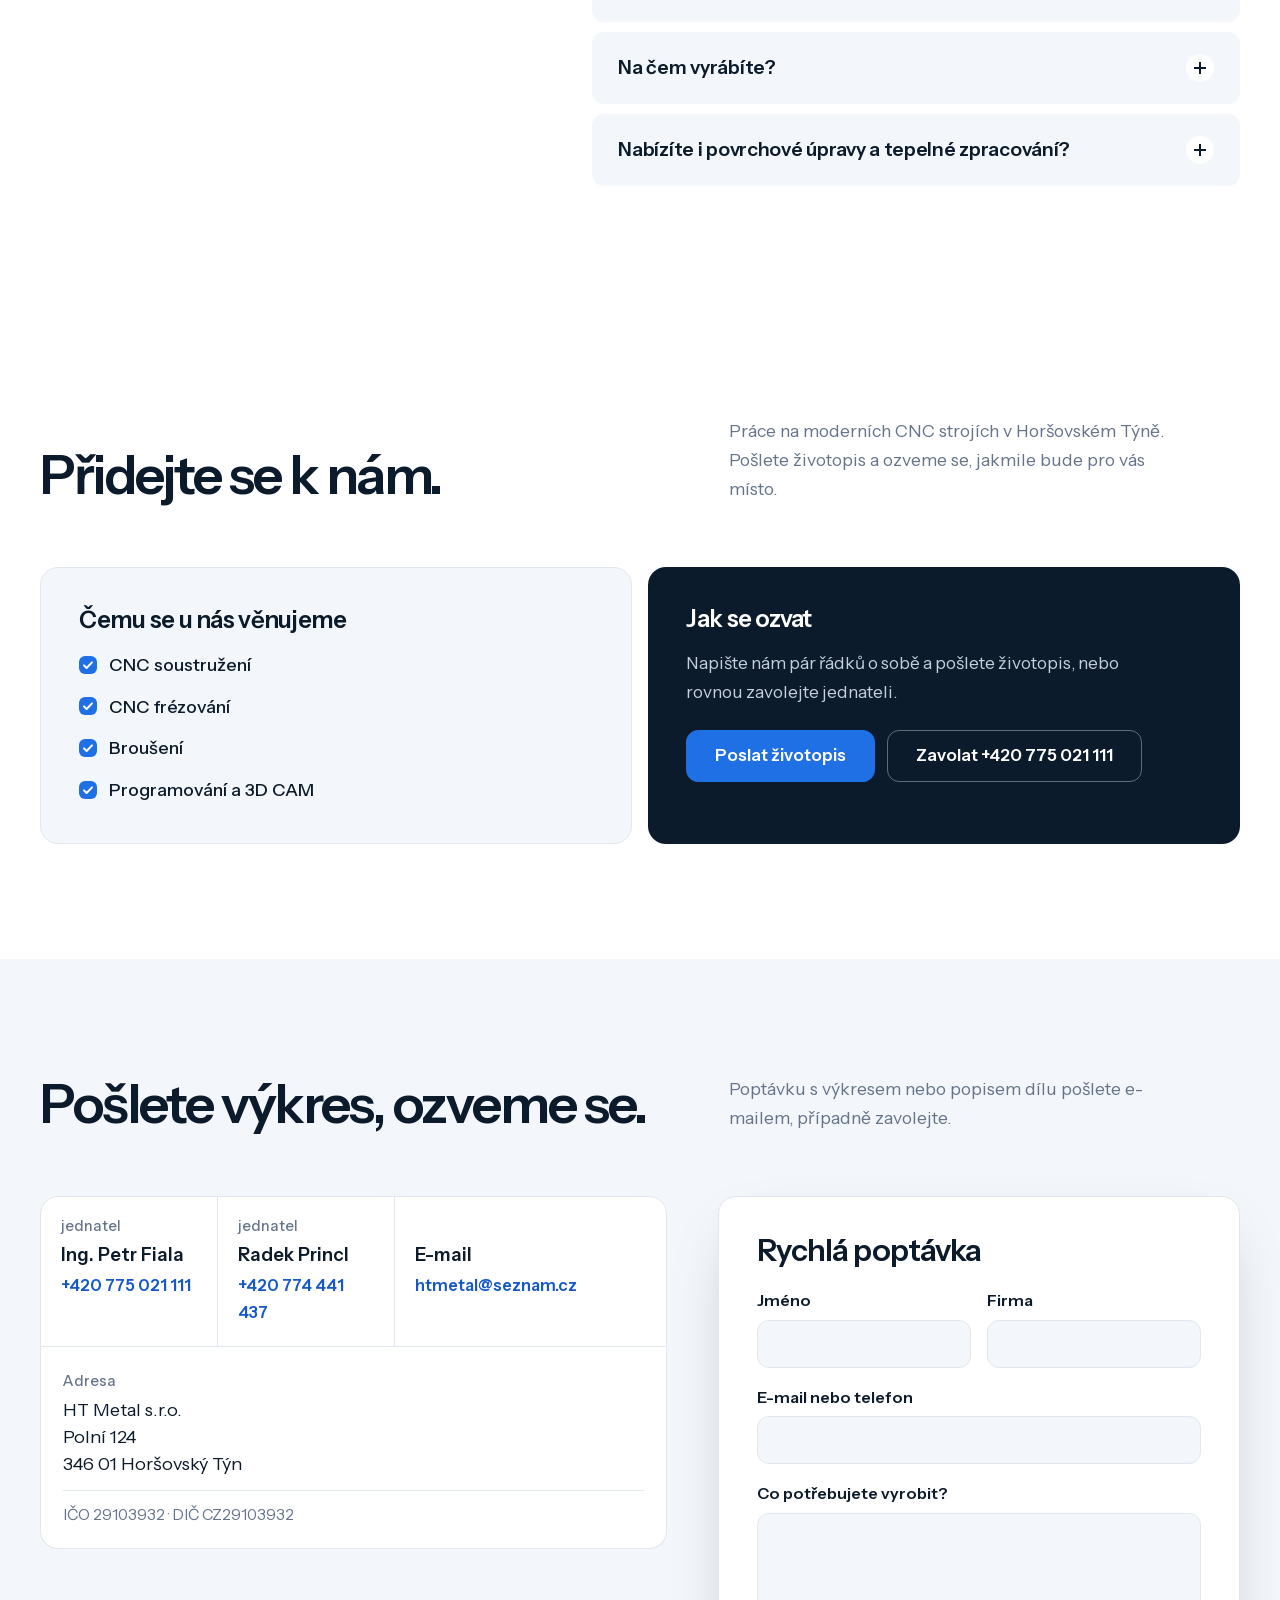
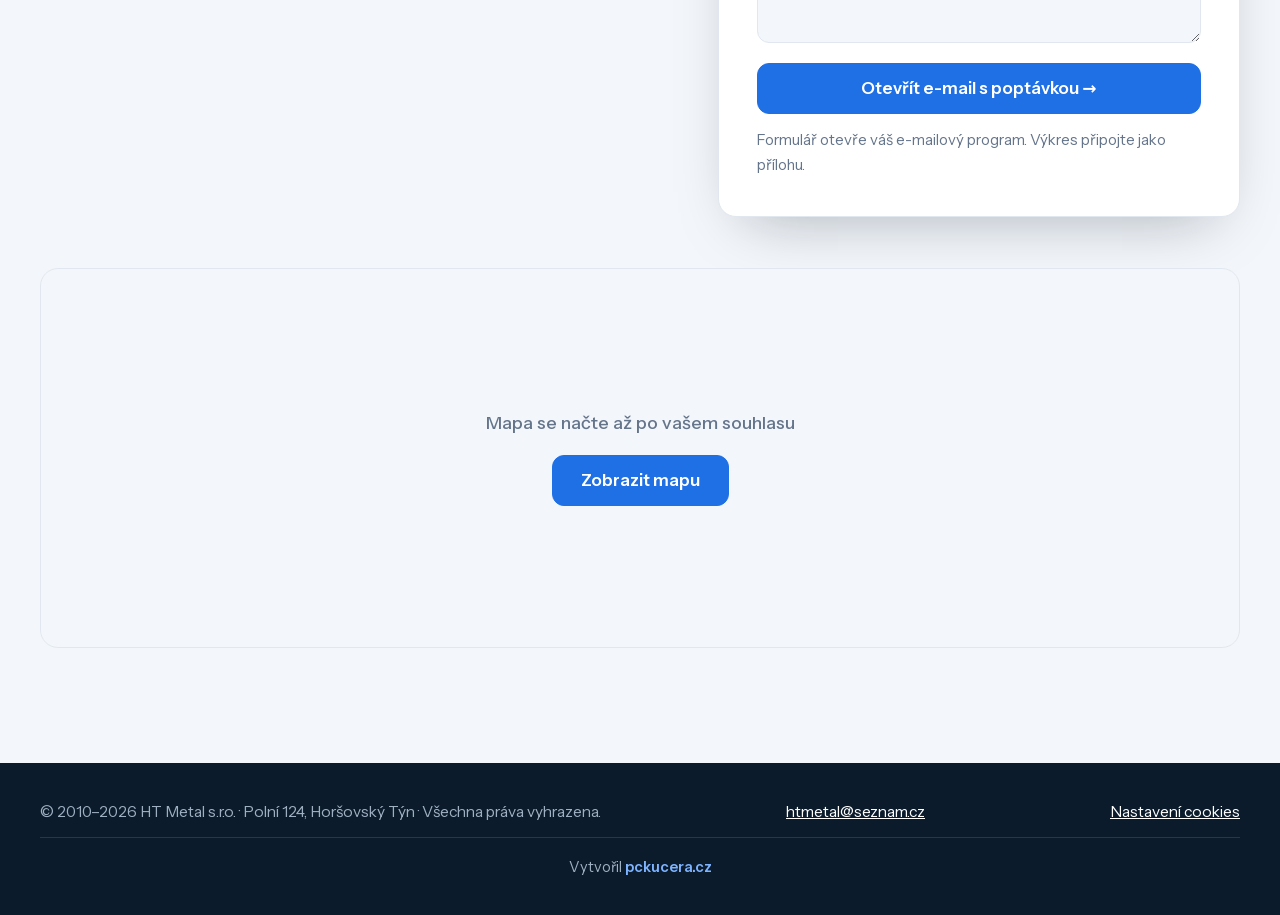
==== commit da4a0a84: "Add files via upload" ====
--- a/index.html
+++ b/index.html
@@ -23,7 +23,6 @@
 </head>
 <body>
 <a class="skip" href="#obsah">Přeskočit na obsah</a>
-<div class="util"><div class="wrap"><a class="u-addr" href="#kontakt"><svg class="ui" viewBox="0 0 16 16" width="15" height="15" aria-hidden="true"><path d="M8 1.5a4.8 4.8 0 0 0-4.8 4.8c0 3.3 4.8 8.2 4.8 8.2s4.8-4.9 4.8-8.2A4.8 4.8 0 0 0 8 1.5z" fill="none" stroke="currentColor" stroke-width="1.4" stroke-linejoin="round"/><circle cx="8" cy="6.3" r="1.7" fill="currentColor"/></svg>Polní 124, Horšovský Týn</a><a class="u-mail" href="mailto:htmetal@seznam.cz"><svg class="ui" viewBox="0 0 16 16" width="15" height="15" aria-hidden="true"><rect x="1.8" y="3.2" width="12.4" height="9.6" rx="2" fill="none" stroke="currentColor" stroke-width="1.4"/><path d="M2.4 4.6L8 9l5.6-4.4" fill="none" stroke="currentColor" stroke-width="1.4" stroke-linecap="round" stroke-linejoin="round"/></svg>htmetal@seznam.cz</a></div></div>
 <header class="site-header">
   <div class="wrap bar">
     <a class="brand" href="#" aria-label="HT Metal"><img src="img/logo-htmetal.png" alt="HT Metal" width="760" height="85"><small>Váš silný partner v oblasti kovovýroby</small></a>
--- a/assets/style.css
+++ b/assets/style.css
@@ -35,8 +35,7 @@
 .wrap { width: min(1200px, calc(100% - 56px)); margin-inline: auto; }
 .eyebrow { font-weight: 600; font-size: 16px; color: var(--accent); }
 :focus-visible { outline: 3px solid var(--accent); outline-offset: 3px; }
-.dark :focus-visible, .util :focus-visible, footer :focus-visible, .cc :focus-visible, dialog :focus-visible { outline-color: var(--accent-lt); }
-.skip { position: absolute; left: 12px; top: -60px; z-index: 300; background: var(--accent); color: #fff; padding: 10px 18px; border-radius: var(--r); font-weight: 600; transition: top .18s; }
+.dark :focus-visible, .skip { position: absolute; left: 12px; top: -60px; z-index: 300; background: var(--accent); color: #fff; padding: 10px 18px; border-radius: var(--r); font-weight: 600; transition: top .18s; }
 .skip:focus { top: 12px; }
 .prog { position: fixed; left: 0; top: 0; height: 3px; width: 100%; background: var(--accent); transform: scaleX(0); transform-origin: left; z-index: 200; pointer-events: none; }
 
@@ -51,13 +50,6 @@
 .btns { display: flex; flex-wrap: wrap; gap: 12px; }
 
 /* ---------- horní lišta a hlavička ---------- */
-.util { background: var(--navy); color: #AEBBCB; font-size: 14.5px; border-bottom: 1px solid rgba(255,255,255,.08); }
-.util .wrap { display: flex; justify-content: space-between; align-items: center; gap: 6px 24px; padding-block: 8px; }
-.util a { display: inline-flex; align-items: center; gap: 9px; padding: 3px 0; color: #D5DEE8; text-decoration: none; font-weight: 500; transition: color .18s; }
-.util a:hover { color: #fff; }
-.util .u-mail { color: #fff; }
-.util .ui { color: var(--accent-lt); flex: none; }
-.util a:hover .ui { color: #fff; }
 .site-header { position: sticky; top: 0; z-index: 100; background: rgba(255,255,255,.92); -webkit-backdrop-filter: blur(14px); backdrop-filter: blur(14px); border-bottom: 1px solid var(--line); transition: box-shadow .25s; }
 .site-header.scrolled { box-shadow: 0 10px 30px -20px rgba(11,27,43,.4); }
 .bar { display: flex; align-items: center; justify-content: space-between; gap: 24px; min-height: 76px; }
@@ -65,17 +57,17 @@
 .brand img { display: block; height: 28px; width: auto; }
 .brand b { display: flex; align-items: center; gap: 8px; font-weight: 700; font-size: 26px; letter-spacing: -.02em; color: var(--ink); }
 .brand b i { font-style: normal; background: var(--accent); color: #fff; padding: 4px 9px 5px; border-radius: 8px; }
-.brand small { margin-top: 8px; font-size: 13.5px; font-weight: 500; color: var(--steel); letter-spacing: 0; }
+.brand small { margin-top: 8px; font-size: 15px; font-weight: 600; color: var(--text); letter-spacing: 0; }
 .nav { display: flex; align-items: center; gap: 2px; }
 .nav a { text-decoration: none; font-weight: 500; font-size: 16.5px; padding: 9px 14px; border-radius: 999px; color: var(--text); transition: background .18s, color .18s; }
 .nav a:hover { background: var(--sheet); color: var(--ink); }
 .nav a { white-space: nowrap; }
 .brand img { flex: none; }
 .brand small { white-space: nowrap; }
+@media (max-width: 1320px) { .brand small { font-size: 14px; white-space: normal; max-width: 260px; line-height: 1.25; margin-top: 6px; } }
 @media (max-width: 1320px) and (min-width: 1081px) {
   .nav a { padding: 9px 9px; font-size: 15.5px; }
   .lang-btn { padding: 6px 10px; }
-  .brand small { display: none; }
 }
 .nav a.active:not(.cta):not(.lang) { background: var(--accent-bg); color: var(--accent-dk); }
 .langsw { position: relative; margin-left: 8px; }
@@ -320,10 +312,7 @@
 @media (max-width: 720px) {
   body { font-size: 17px; padding-bottom: 68px; }
   .wrap { width: min(100% - 36px, 600px); }
-  .util .u-addr { display: none; }
-  .util .wrap { justify-content: flex-start; }
-  .brand img { height: 24px; }
-  .brand small { display: none; }
+      .brand img { height: 24px; }
   .bar { min-height: 66px; }
   .nav { padding-inline: 18px; }
   .hero h1 { font-size: clamp(2.4rem, 10.5vw, 3.4rem); }
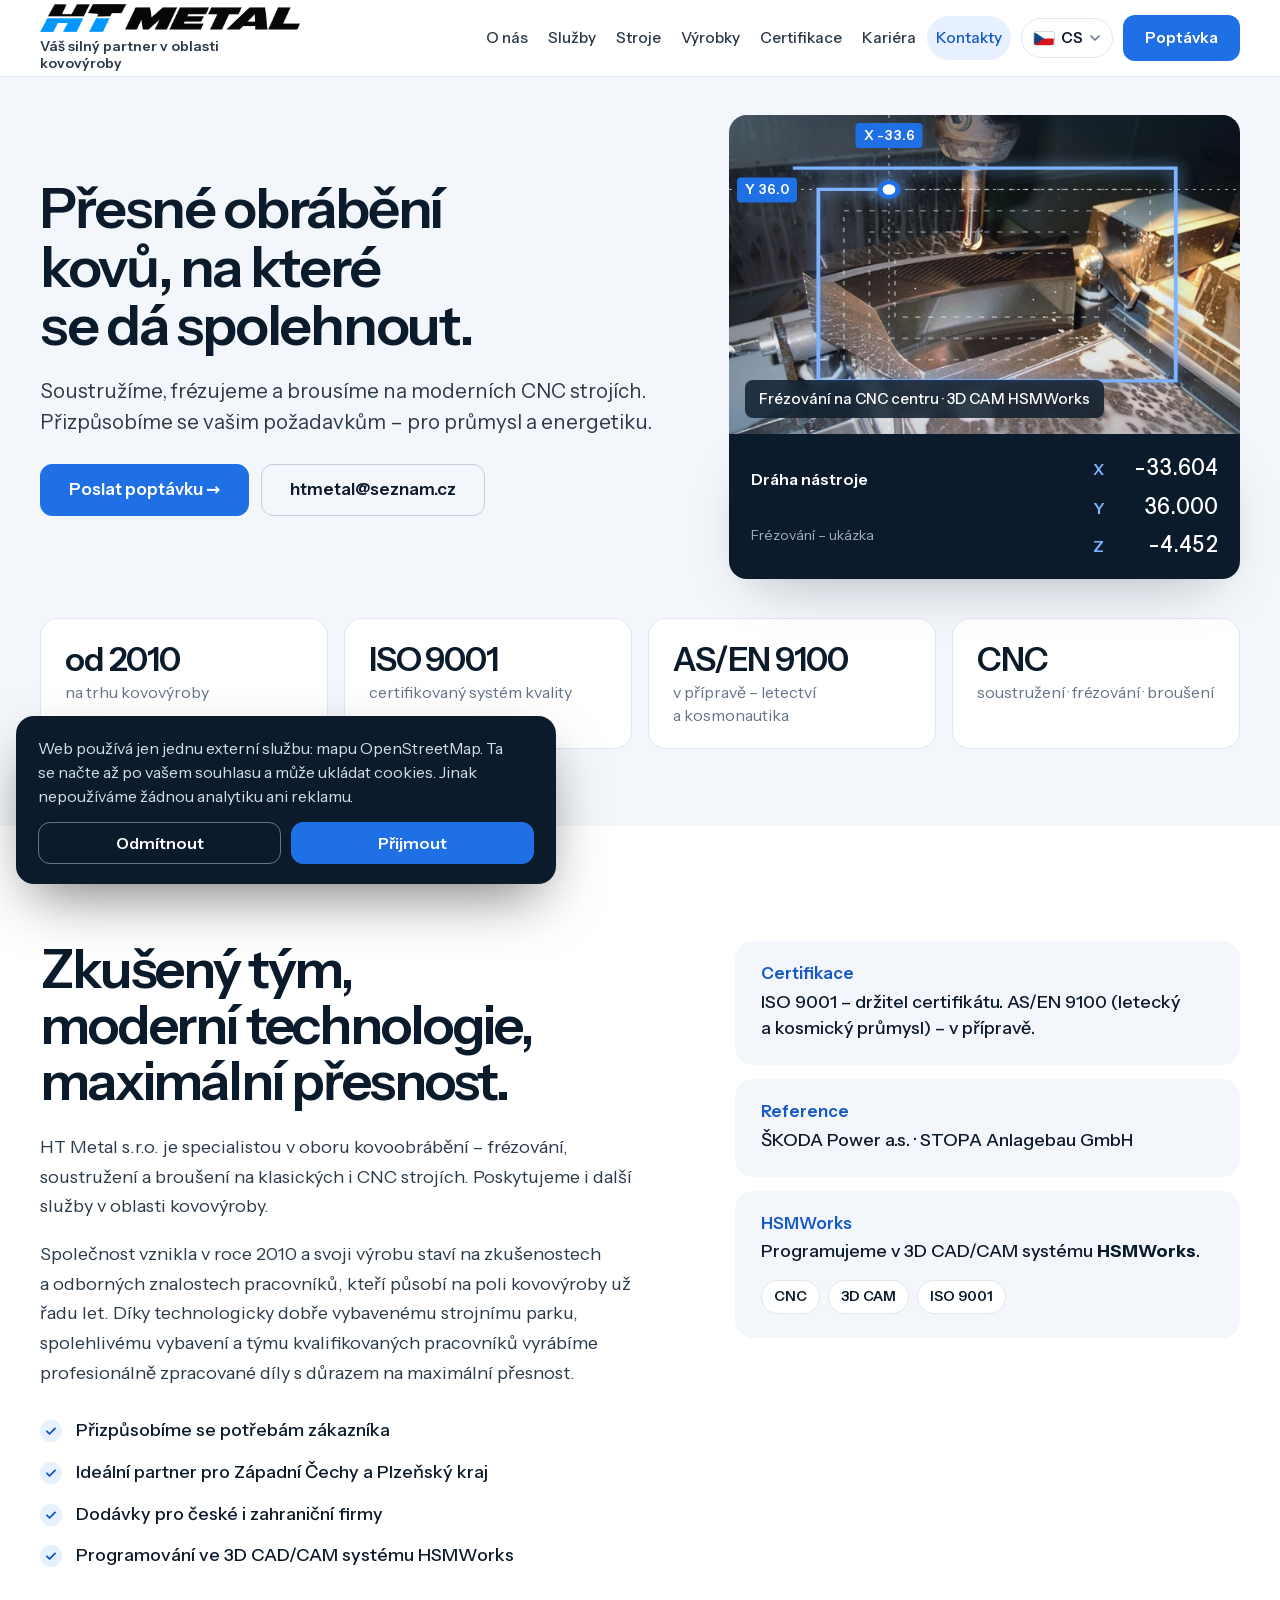
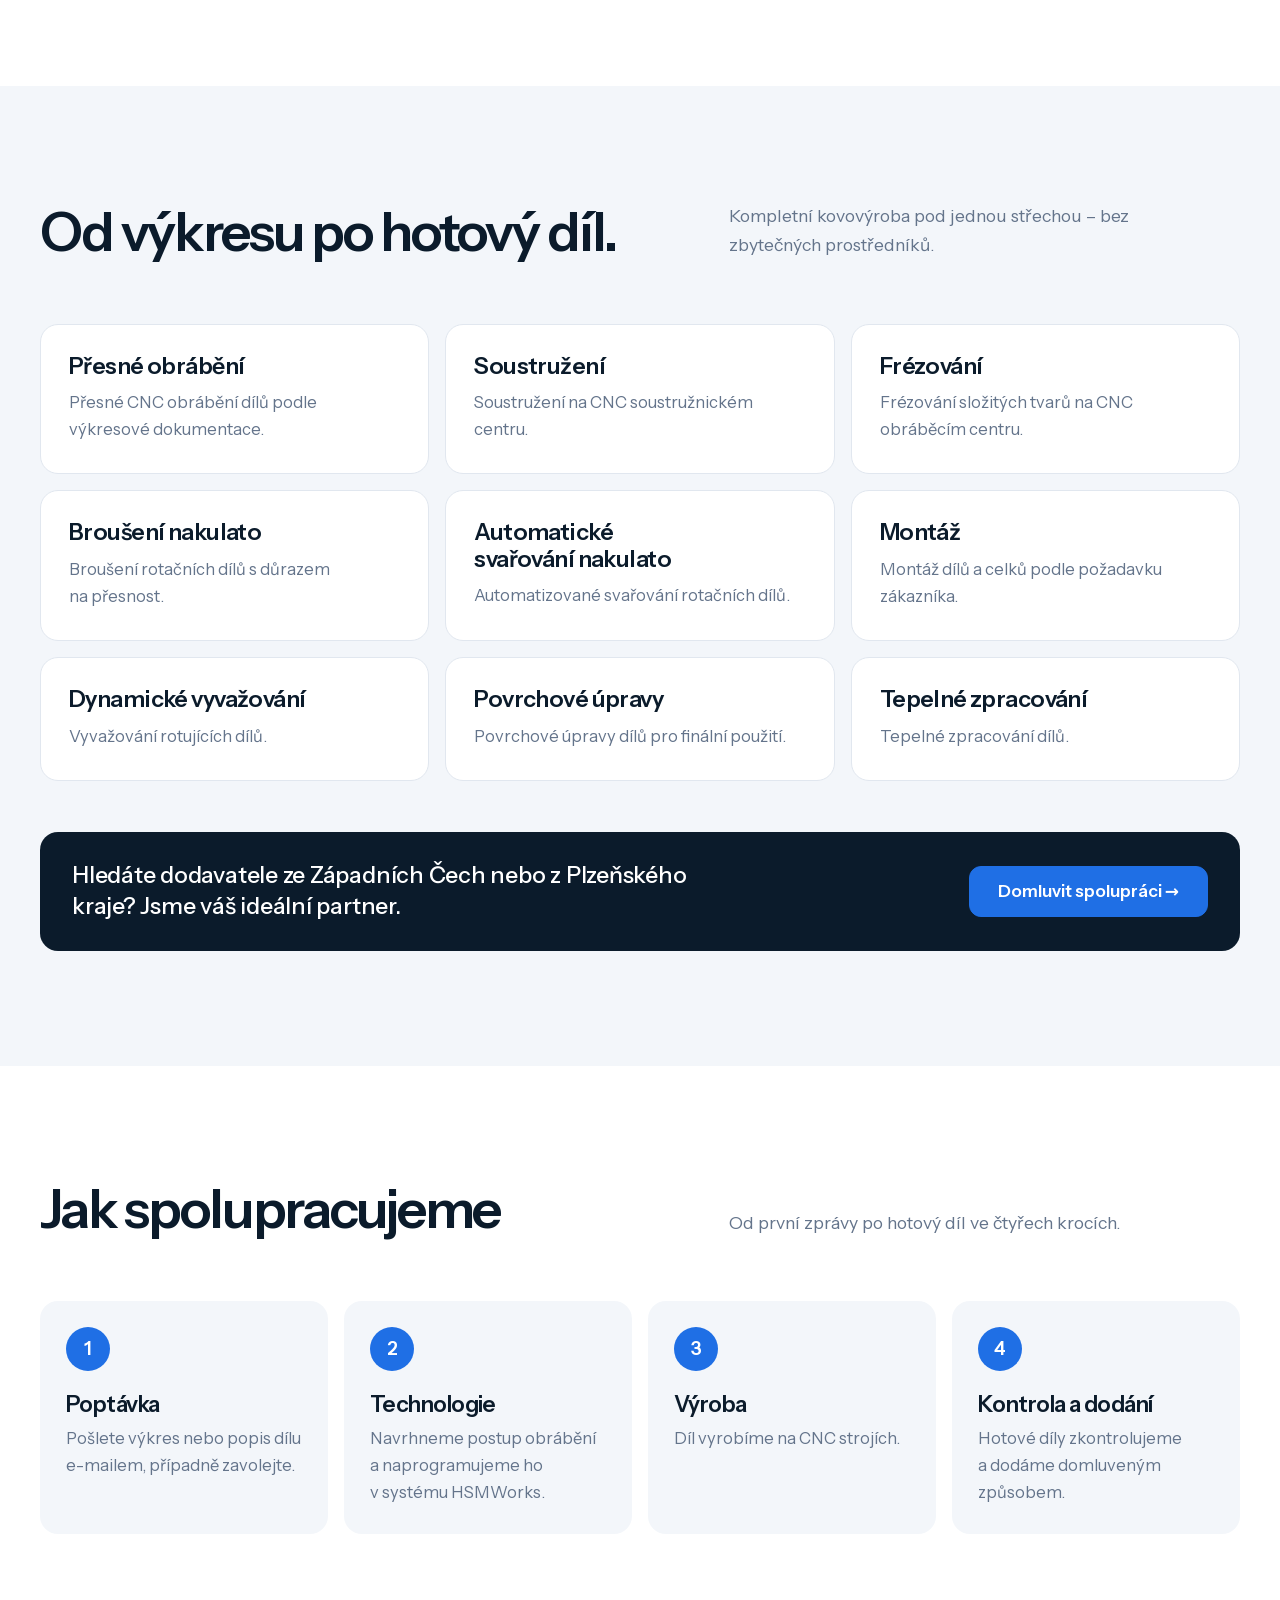
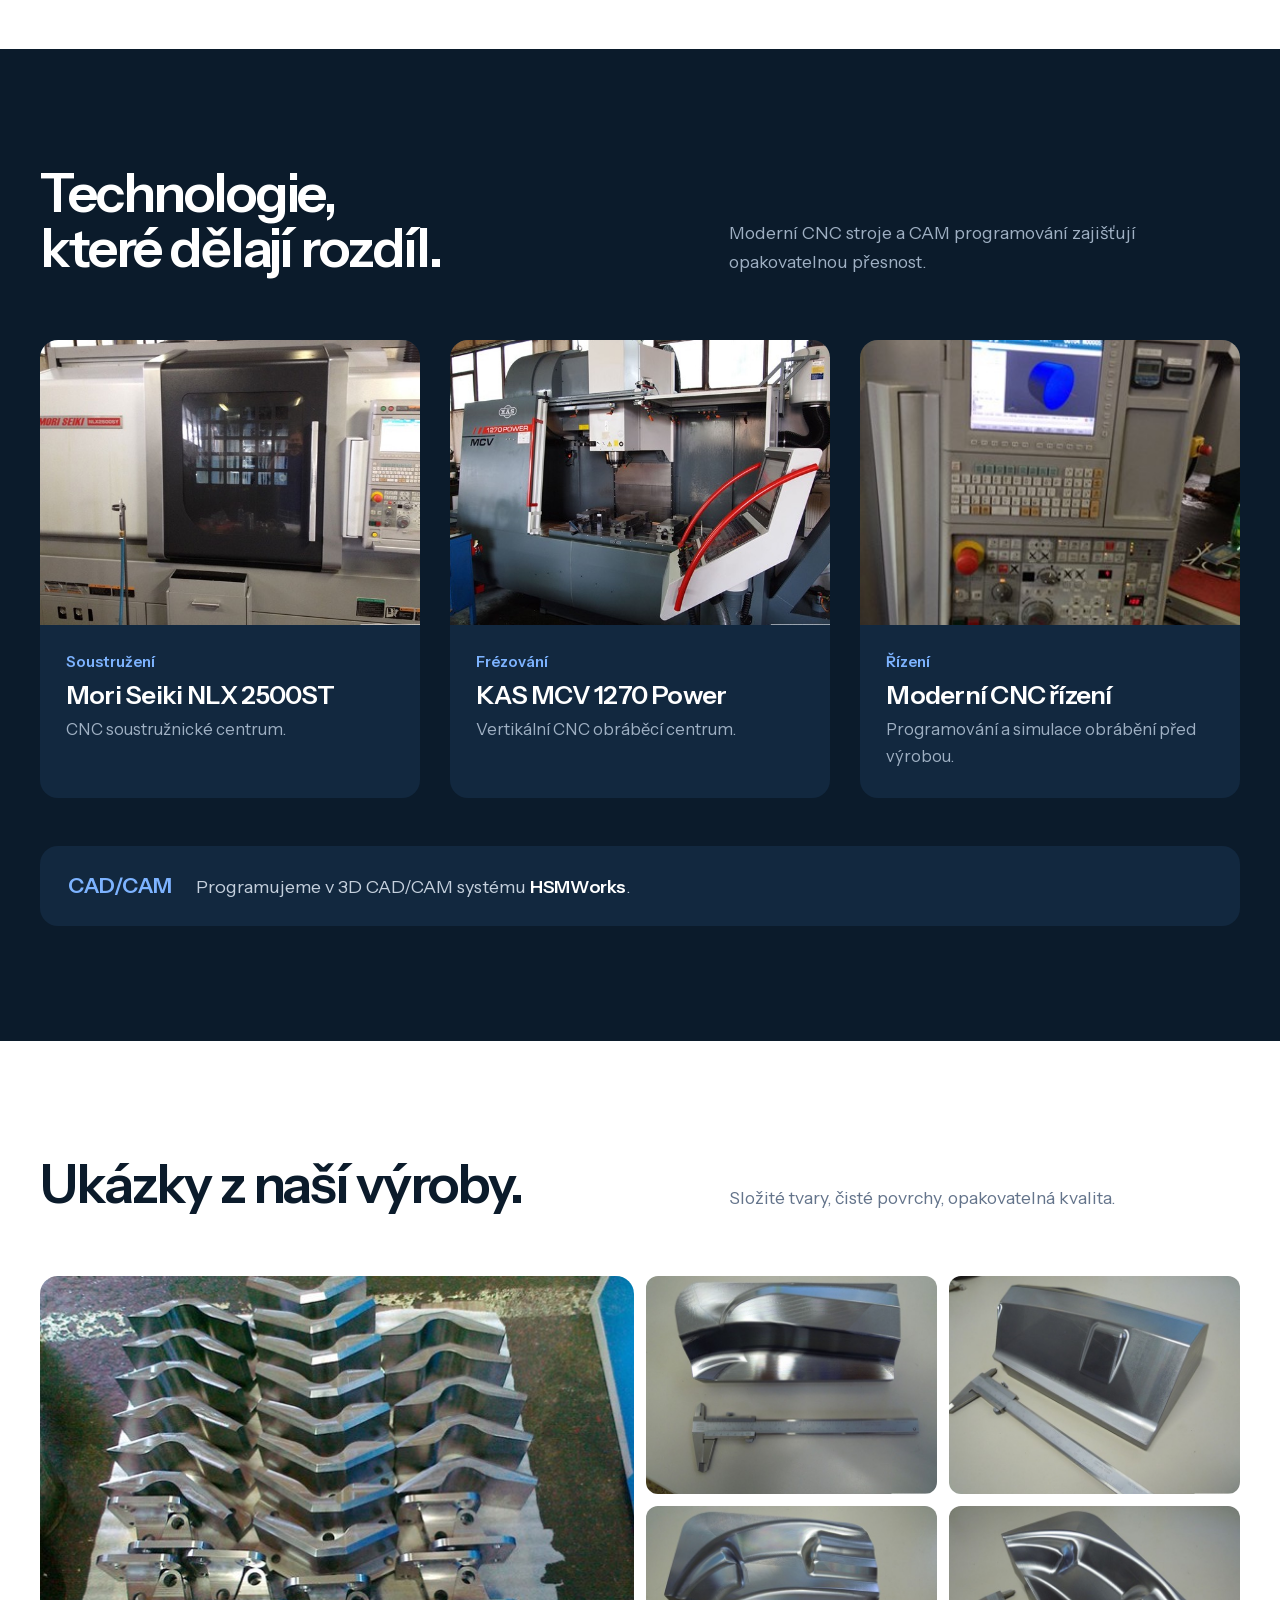
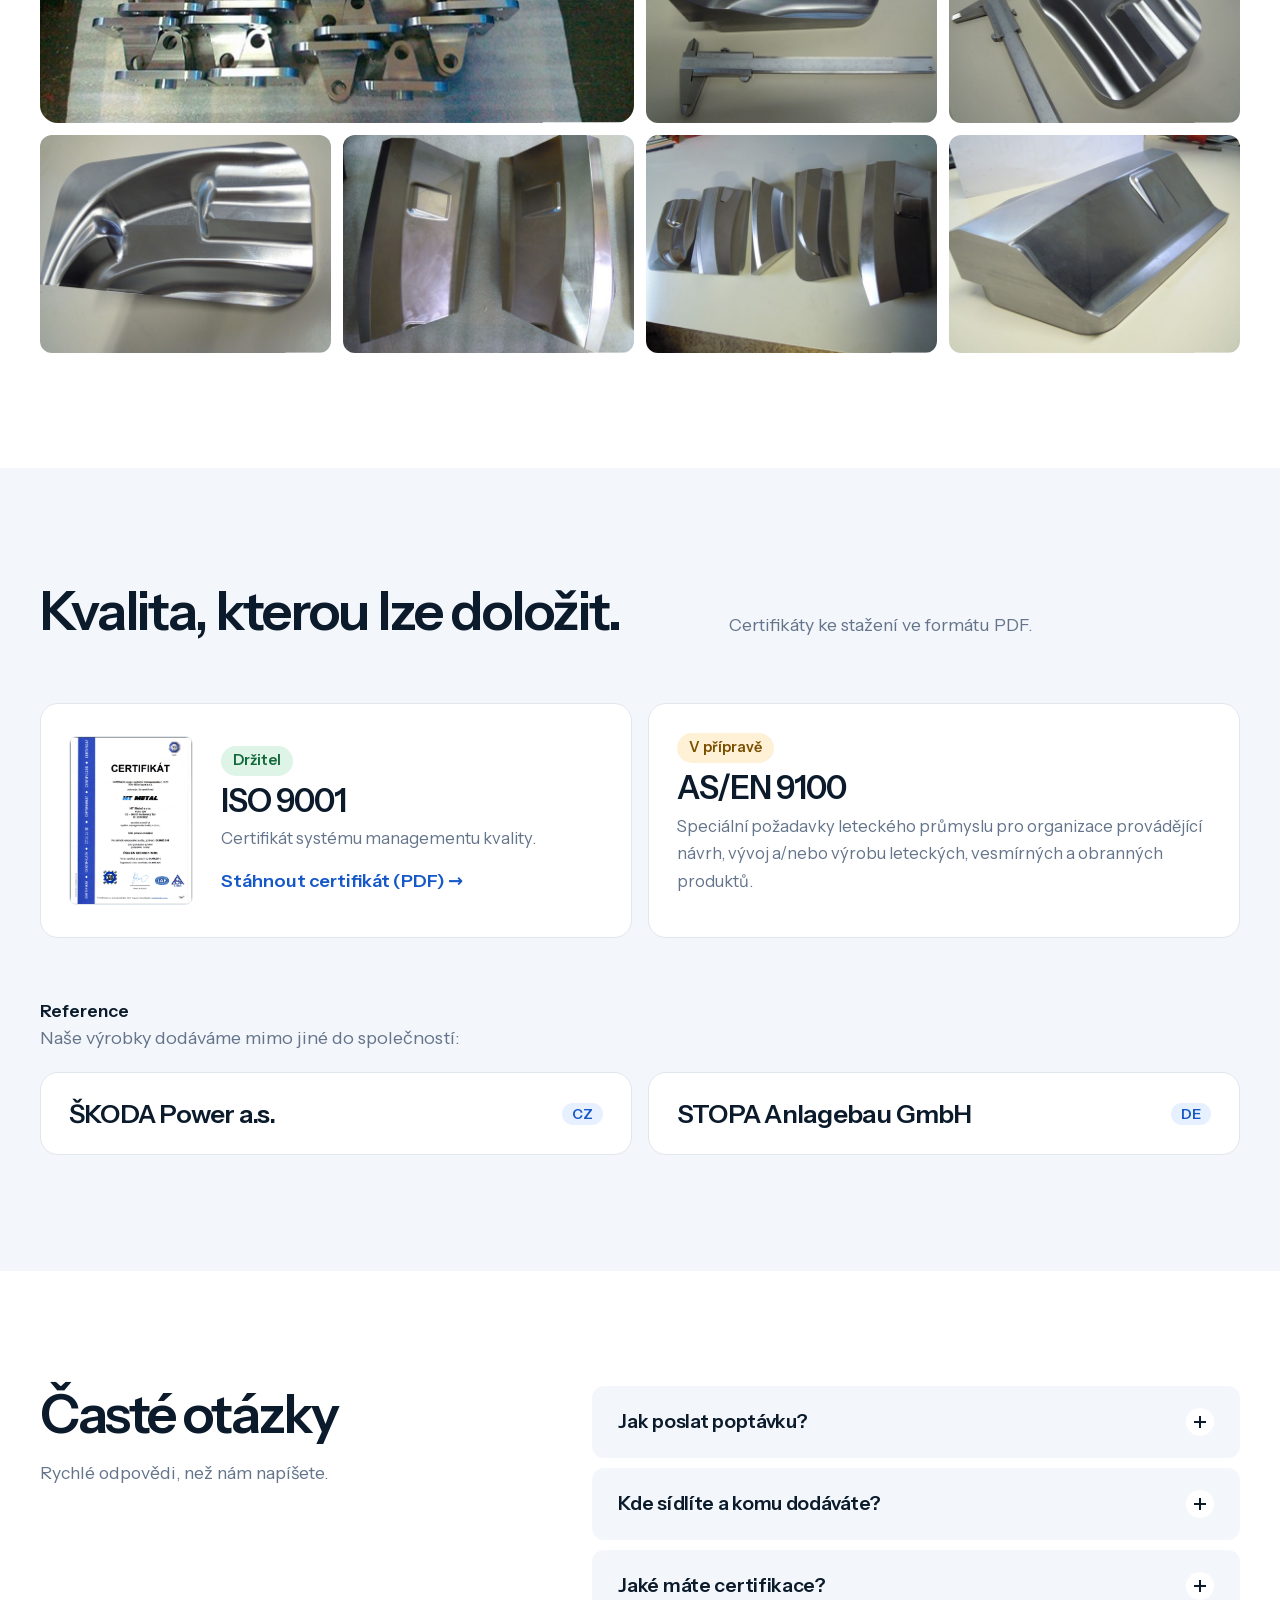
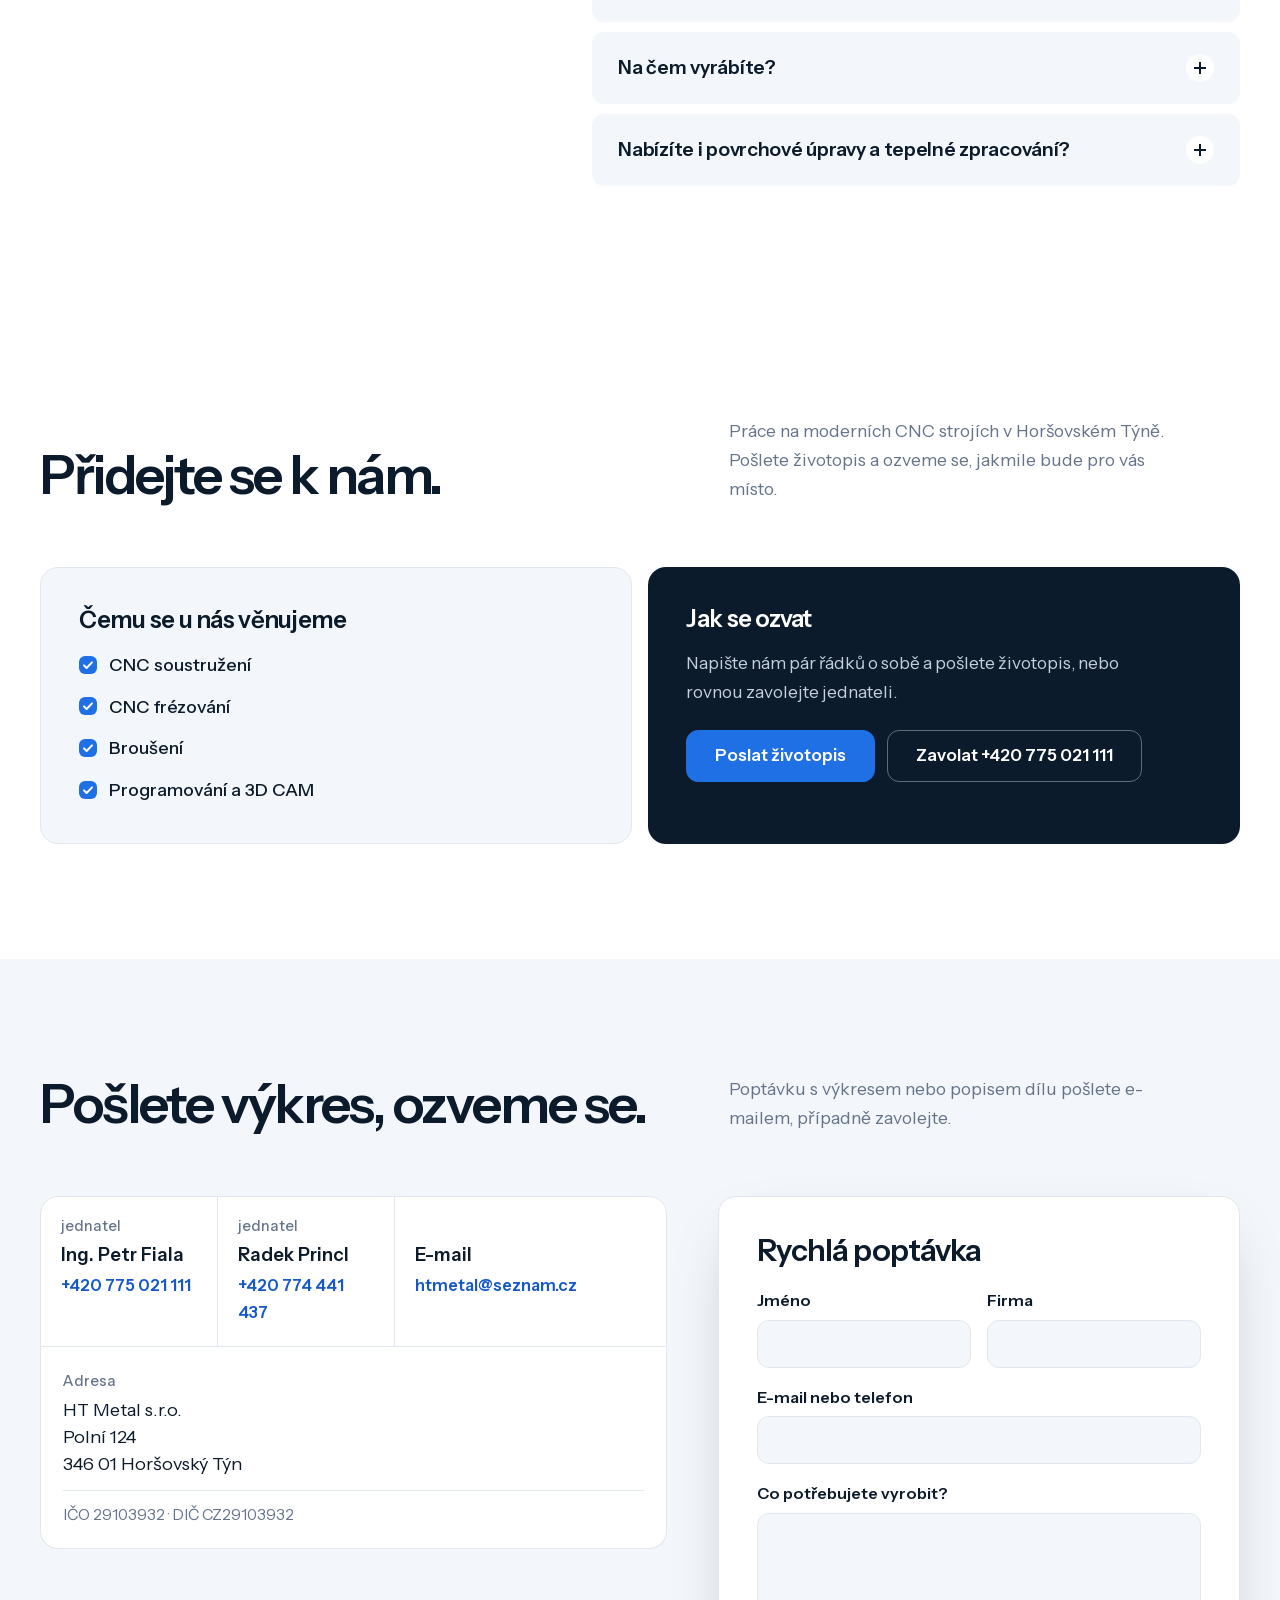
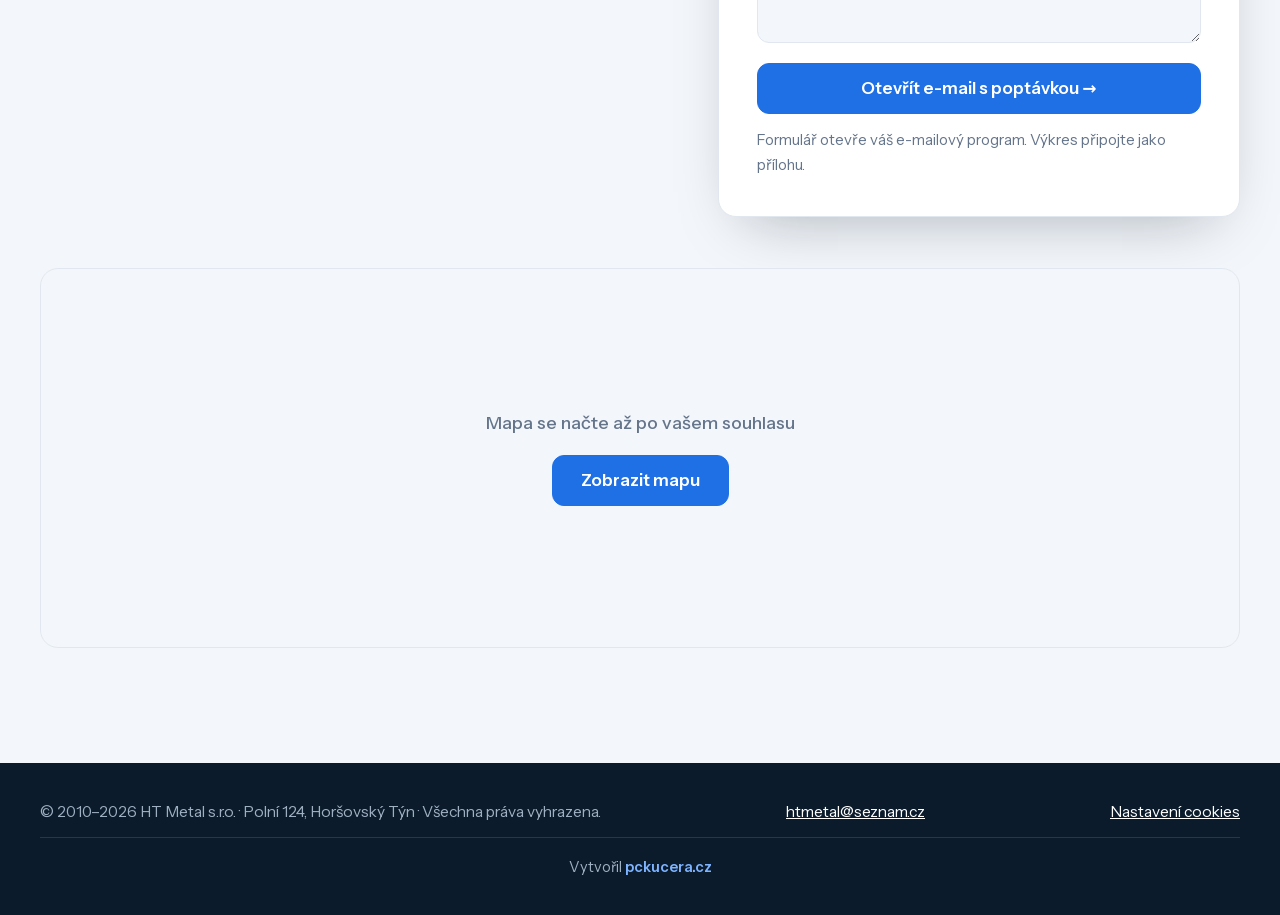
==== commit 8d5a35c4: "Add files via upload" ====
--- a/index.html
+++ b/index.html
@@ -22,12 +22,12 @@
 <script type="application/ld+json">{"@context": "https://schema.org", "@type": "FAQPage", "mainEntity": [{"@type": "Question", "name": "Jak poslat poptávku?", "acceptedAnswer": {"@type": "Answer", "text": "Napište na htmetal@seznam.cz nebo zavolejte jednateli. K poptávce se hodí výkres nebo popis dílu, materiál a počet kusů."}}, {"@type": "Question", "name": "Kde sídlíte a komu dodáváte?", "acceptedAnswer": {"@type": "Answer", "text": "Sídlíme v Horšovském Týně v Plzeňském kraji. Dodáváme českým i zahraničním firmám, například společnostem ŠKODA Power a STOPA Anlagebau."}}, {"@type": "Question", "name": "Jaké máte certifikace?", "acceptedAnswer": {"@type": "Answer", "text": "Držíme certifikát ISO 9001, který si můžete stáhnout v sekci Certifikace. Certifikace AS/EN 9100 pro letecký a kosmický průmysl je v přípravě."}}, {"@type": "Question", "name": "Na čem vyrábíte?", "acceptedAnswer": {"@type": "Answer", "text": "Na CNC soustružnickém centru Mori Seiki NLX 2500ST a vertikálním obráběcím centru KAS MCV 1270 Power. Programujeme v systému HSMWorks."}}, {"@type": "Question", "name": "Nabízíte i povrchové úpravy a tepelné zpracování?", "acceptedAnswer": {"@type": "Answer", "text": "Ano, patří mezi naše služby v oblasti kovovýroby. Konkrétní požadavky nám napište a domluvíme postup."}}]}</script>
 </head>
 <body>
-<a class="skip" href="#obsah">Přeskočit na obsah</a>
+<a class="skip" href="#obsah">Přeskočit na obsah</a>
 <header class="site-header">
   <div class="wrap bar">
-    <a class="brand" href="#" aria-label="HT Metal"><img src="img/logo-htmetal.png" alt="HT Metal" width="760" height="85"><small>Váš silný partner v oblasti kovovýroby</small></a>
+    <a class="brand" href="#" aria-label="HT Metal"><img src="img/logo-htmetal.png" alt="HT Metal" width="760" height="85"><small>Váš silný partner v oblasti kovovýroby</small></a>
     <button class="burger" type="button" aria-label="Menu" aria-expanded="false"><span></span></button>
-    <nav class="nav" aria-label="Menu"><a href="#onas">O nás</a><a href="#sluzby">Služby</a><a href="#stroje">Stroje</a><a href="#vyrobky">Výrobky</a><a href="#certifikace">Certifikace</a><a href="#kariera">Kariéra</a><a href="#kontakt">Kontakty</a><div class="langsw"><button type="button" class="lang-btn" aria-haspopup="true" aria-expanded="false" aria-label="Language"><svg class="flag" viewBox="0 0 6 4" width="20" height="13" aria-hidden="true"><path fill="#fff" d="M0 0h6v2H0z"/><path fill="#d7141a" d="M0 2h6v2H0z"/><path fill="#11457e" d="M0 0l3 2-3 2z"/></svg>CS<svg class="chev" viewBox="0 0 10 6" width="10" height="6" aria-hidden="true"><path d="M1 1l4 4 4-4" fill="none" stroke="currentColor" stroke-width="1.6" stroke-linecap="round" stroke-linejoin="round"/></svg></button><div class="lang-menu"><a class="lang" href="de/" hreflang="de" lang="de"><svg class="flag" viewBox="0 0 5 3" width="20" height="12" aria-hidden="true"><path d="M0 0h5v1H0z"/><path fill="#d00" d="M0 1h5v1H0z"/><path fill="#ffce00" d="M0 2h5v1H0z"/></svg>DE<span>Deutsch</span></a><a class="lang" href="en/" hreflang="en" lang="en"><svg class="flag" viewBox="0 0 60 30" width="20" height="10" aria-hidden="true"><clipPath id="u"><path d="M0 0v30h60V0z"/></clipPath><g clip-path="url(#u)"><path d="M0 0v30h60V0z" fill="#012169"/><path d="M0 0l60 30m0-30L0 30" stroke="#fff" stroke-width="6"/><path d="M0 0l60 30m0-30L0 30" stroke="#C8102E" stroke-width="3"/><path d="M30 0v30M0 15h60" stroke="#fff" stroke-width="10"/><path d="M30 0v30M0 15h60" stroke="#C8102E" stroke-width="6"/></g></svg>EN<span>English</span></a></div></div><a class="cta" href="#kontakt">Poptávka</a></nav>
+    <nav class="nav" aria-label="Menu"><a href="#onas">O nás</a><a href="#sluzby">Služby</a><a href="#stroje">Stroje</a><a href="#vyrobky">Výrobky</a><a href="#certifikace">Certifikace</a><a href="#kariera">Kariéra</a><a href="#kontakt">Kontakty</a><div class="langsw"><button type="button" class="lang-btn" aria-haspopup="true" aria-expanded="false" aria-label="Language"><svg class="flag" viewBox="0 0 6 4" width="20" height="13" aria-hidden="true"><path fill="#fff" d="M0 0h6v2H0z"/><path fill="#d7141a" d="M0 2h6v2H0z"/><path fill="#11457e" d="M0 0l3 2-3 2z"/></svg>CS<svg class="chev" viewBox="0 0 10 6" width="10" height="6" aria-hidden="true"><path d="M1 1l4 4 4-4" fill="none" stroke="currentColor" stroke-width="1.6" stroke-linecap="round" stroke-linejoin="round"/></svg></button><div class="lang-menu"><a class="lang" href="de/" hreflang="de" lang="de"><svg class="flag" viewBox="0 0 5 3" width="20" height="12" aria-hidden="true"><path d="M0 0h5v1H0z"/><path fill="#d00" d="M0 1h5v1H0z"/><path fill="#ffce00" d="M0 2h5v1H0z"/></svg>DE<span>Deutsch</span></a><a class="lang" href="en/" hreflang="en" lang="en"><svg class="flag" viewBox="0 0 60 30" width="20" height="10" aria-hidden="true"><clipPath id="u"><path d="M0 0v30h60V0z"/></clipPath><g clip-path="url(#u)"><path d="M0 0v30h60V0z" fill="#012169"/><path d="M0 0l60 30m0-30L0 30" stroke="#fff" stroke-width="6"/><path d="M0 0l60 30m0-30L0 30" stroke="#C8102E" stroke-width="3"/><path d="M30 0v30M0 15h60" stroke="#fff" stroke-width="10"/><path d="M30 0v30M0 15h60" stroke="#C8102E" stroke-width="6"/></g></svg>EN<span>English</span></a></div></div><a class="cta" href="#kontakt">Poptávka</a></nav>
   </div>
 </header>
 <main id="obsah">
@@ -36,71 +36,71 @@
     <div class="hero-grid">
       <div>
         
-        <h1>Přesné obrábění kovů, <em>na které se dá spolehnout.</em></h1>
-        <p class="lead">Soustružíme, frézujeme a brousíme na moderních CNC strojích. Přizpůsobíme se vašim požadavkům – pro průmysl a energetiku.</p>
+        <h1>Přesné obrábění kovů, <em>na které se dá spolehnout.</em></h1>
+        <p class="lead">Soustružíme, frézujeme a brousíme na moderních CNC strojích. Přizpůsobíme se vašim požadavkům – pro průmysl a energetiku.</p>
         <div class="btns"><a class="btn primary" href="#kontakt">Poslat poptávku →</a><a class="btn ghost" href="mailto:htmetal@seznam.cz">htmetal@seznam.cz</a></div>
       </div>
       <div class="hero-media"><span class="corner tl"></span><span class="corner br"></span>
         <figure><img src="img/stroj4.jpg" alt="Frézování na CNC centru · 3D CAM HSMWorks" fetchpriority="high">
           <svg class="tp" viewBox="0 0 400 300" preserveAspectRatio="none" aria-hidden="true"><path class="tp-ghost" d="M50 50H350V250H70V70H330V230H90V90H310V210H110V110H290V190H130V130H270"/><path class="tp-line" d="M50 50H350V250H70V70H330V230H90V90H310V210H110V110H290V190H130V130H270"/><circle class="tp-dot" r="7"/></svg>
-          <figcaption>Frézování na CNC centru · 3D CAM HSMWorks</figcaption></figure>
+          <figcaption>Frézování na CNC centru · 3D CAM HSMWorks</figcaption></figure>
         <div class="dro" aria-hidden="true"><b>Dráha nástroje</b><span>Frézování – ukázka</span>
           <dl><dt>X</dt><dd data-ax="x">0.000</dd><dt>Y</dt><dd data-ax="y">0.000</dd><dt>Z</dt><dd data-ax="z">0.000</dd></dl></div>
       </div>
     </div>
-    <div class="facts"><div class="fact"><b>od 2010</b><span>na trhu kovovýroby</span></div><div class="fact"><b>ISO 9001</b><span>certifikovaný systém kvality</span></div><div class="fact"><b>AS/EN 9100</b><span>v přípravě – letectví a kosmonautika</span></div><div class="fact"><b>CNC</b><span>soustružení · frézování · broušení</span></div></div>
+    <div class="facts"><div class="fact"><b>od 2010</b><span>na trhu kovovýroby</span></div><div class="fact"><b>ISO 9001</b><span>certifikovaný systém kvality</span></div><div class="fact"><b>AS/EN 9100</b><span>v přípravě – letectví a kosmonautika</span></div><div class="fact"><b>CNC</b><span>soustružení · frézování · broušení</span></div></div>
   </div>
 </section>
 
 <section id="onas"><div class="wrap about">
-  <div class="rv"><div class="sec-head" style="margin-bottom:24px"><h2>Zkušený tým, moderní technologie, maximální přesnost.</h2></div><p>HT Metal s.r.o. je specialistou v oboru kovoobrábění – frézování, soustružení a broušení na klasických i CNC strojích. Poskytujeme i další služby v oblasti kovovýroby.</p><p>Společnost vznikla v roce 2010 a svoji výrobu staví na zkušenostech a odborných znalostech pracovníků, kteří působí na poli kovovýroby už řadu let. Díky technologicky dobře vybavenému strojnímu parku, spolehlivému vybavení a týmu kvalifikovaných pracovníků vyrábíme profesionálně zpracované díly s důrazem na maximální přesnost.</p><ul class="checks"><li>Přizpůsobíme se potřebám zákazníka</li><li>Ideální partner pro Západní Čechy a Plzeňský kraj</li><li>Dodávky pro české i zahraniční firmy</li><li>Programování ve 3D CAD/CAM systému HSMWorks</li></ul></div>
-  <div class="about-side"><div class="stat-card rv"><h3>Certifikace</h3><p>ISO 9001 – držitel certifikátu. AS/EN 9100 (letecký a kosmický průmysl) – v přípravě.</p></div><div class="stat-card rv"><h3>Reference</h3><p>ŠKODA Power a.s. · STOPA Anlagebau GmbH</p></div><div class="stat-card rv"><h3>HSMWorks</h3><p>Programujeme v 3D CAD/CAM systému <b>HSMWorks</b>.</p><div class="tags"><span>CNC</span><span>3D CAM</span><span>ISO 9001</span></div></div></div>
+  <div class="rv"><div class="sec-head" style="margin-bottom:24px"><h2>Zkušený tým, moderní technologie, maximální přesnost.</h2></div><p>HT Metal s.r.o. je specialistou v oboru kovoobrábění – frézování, soustružení a broušení na klasických i CNC strojích. Poskytujeme i další služby v oblasti kovovýroby.</p><p>Společnost vznikla v roce 2010 a svoji výrobu staví na zkušenostech a odborných znalostech pracovníků, kteří působí na poli kovovýroby už řadu let. Díky technologicky dobře vybavenému strojnímu parku, spolehlivému vybavení a týmu kvalifikovaných pracovníků vyrábíme profesionálně zpracované díly s důrazem na maximální přesnost.</p><ul class="checks"><li>Přizpůsobíme se potřebám zákazníka</li><li>Ideální partner pro Západní Čechy a Plzeňský kraj</li><li>Dodávky pro české i zahraniční firmy</li><li>Programování ve 3D CAD/CAM systému HSMWorks</li></ul></div>
+  <div class="about-side"><div class="stat-card rv"><h3>Certifikace</h3><p>ISO 9001 – držitel certifikátu. AS/EN 9100 (letecký a kosmický průmysl) – v přípravě.</p></div><div class="stat-card rv"><h3>Reference</h3><p>ŠKODA Power a.s. · STOPA Anlagebau GmbH</p></div><div class="stat-card rv"><h3>HSMWorks</h3><p>Programujeme v 3D CAD/CAM systému <b>HSMWorks</b>.</p><div class="tags"><span>CNC</span><span>3D CAM</span><span>ISO 9001</span></div></div></div>
 </div></section>
 
 <section id="sluzby" class="alt"><div class="wrap">
-  <div class="sec-head rv"><h2>Od výkresu po hotový díl.</h2><p>Kompletní kovovýroba pod jednou střechou – bez zbytečných prostředníků.</p></div>
-  <div class="cards"><article class="card rv"><h3>Přesné obrábění</h3><p>Přesné CNC obrábění dílů podle výkresové dokumentace.</p></article><article class="card rv"><h3>Soustružení</h3><p>Soustružení na CNC soustružnickém centru.</p></article><article class="card rv"><h3>Frézování</h3><p>Frézování složitých tvarů na CNC obráběcím centru.</p></article><article class="card rv"><h3>Broušení nakulato</h3><p>Broušení rotačních dílů s důrazem na přesnost.</p></article><article class="card rv"><h3>Automatické svařování nakulato</h3><p>Automatizované svařování rotačních dílů.</p></article><article class="card rv"><h3>Montáž</h3><p>Montáž dílů a celků podle požadavku zákazníka.</p></article><article class="card rv"><h3>Dynamické vyvažování</h3><p>Vyvažování rotujících dílů.</p></article><article class="card rv"><h3>Povrchové úpravy</h3><p>Povrchové úpravy dílů pro finální použití.</p></article><article class="card rv"><h3>Tepelné zpracování</h3><p>Tepelné zpracování dílů.</p></article></div>
-  <div class="note rv"><p>Hledáte dodavatele ze Západních Čech nebo z Plzeňského kraje? Jsme váš ideální partner.</p><a class="btn dark" href="#kontakt">Domluvit spolupráci →</a></div>
+  <div class="sec-head rv"><h2>Od výkresu po hotový díl.</h2><p>Kompletní kovovýroba pod jednou střechou – bez zbytečných prostředníků.</p></div>
+  <div class="cards"><article class="card rv"><h3>Přesné obrábění</h3><p>Přesné CNC obrábění dílů podle výkresové dokumentace.</p></article><article class="card rv"><h3>Soustružení</h3><p>Soustružení na CNC soustružnickém centru.</p></article><article class="card rv"><h3>Frézování</h3><p>Frézování složitých tvarů na CNC obráběcím centru.</p></article><article class="card rv"><h3>Broušení nakulato</h3><p>Broušení rotačních dílů s důrazem na přesnost.</p></article><article class="card rv"><h3>Automatické svařování nakulato</h3><p>Automatizované svařování rotačních dílů.</p></article><article class="card rv"><h3>Montáž</h3><p>Montáž dílů a celků podle požadavku zákazníka.</p></article><article class="card rv"><h3>Dynamické vyvažování</h3><p>Vyvažování rotujících dílů.</p></article><article class="card rv"><h3>Povrchové úpravy</h3><p>Povrchové úpravy dílů pro finální použití.</p></article><article class="card rv"><h3>Tepelné zpracování</h3><p>Tepelné zpracování dílů.</p></article></div>
+  <div class="note rv"><p>Hledáte dodavatele ze Západních Čech nebo z Plzeňského kraje? Jsme váš ideální partner.</p><a class="btn dark" href="#kontakt">Domluvit spolupráci →</a></div>
 </div></section>
 
 <section id="postup"><div class="wrap">
-  <div class="sec-head rv"><h2>Jak spolupracujeme</h2><p>Od první zprávy po hotový díl ve čtyřech krocích.</p></div>
-  <ol class="steps"><li class="rv"><span class="sn">1</span><h3>Poptávka</h3><p>Pošlete výkres nebo popis dílu e-mailem, případně zavolejte.</p></li><li class="rv"><span class="sn">2</span><h3>Technologie</h3><p>Navrhneme postup obrábění a naprogramujeme ho v systému HSMWorks.</p></li><li class="rv"><span class="sn">3</span><h3>Výroba</h3><p>Díl vyrobíme na CNC strojích.</p></li><li class="rv"><span class="sn">4</span><h3>Kontrola a dodání</h3><p>Hotové díly zkontrolujeme a dodáme domluveným způsobem.</p></li></ol>
+  <div class="sec-head rv"><h2>Jak spolupracujeme</h2><p>Od první zprávy po hotový díl ve čtyřech krocích.</p></div>
+  <ol class="steps"><li class="rv"><span class="sn">1</span><h3>Poptávka</h3><p>Pošlete výkres nebo popis dílu e-mailem, případně zavolejte.</p></li><li class="rv"><span class="sn">2</span><h3>Technologie</h3><p>Navrhneme postup obrábění a naprogramujeme ho v systému HSMWorks.</p></li><li class="rv"><span class="sn">3</span><h3>Výroba</h3><p>Díl vyrobíme na CNC strojích.</p></li><li class="rv"><span class="sn">4</span><h3>Kontrola a dodání</h3><p>Hotové díly zkontrolujeme a dodáme domluveným způsobem.</p></li></ol>
 </div></section>
 
 <section id="stroje" class="dark"><div class="wrap">
-  <div class="sec-head rv"><h2>Technologie, které dělají rozdíl.</h2><p>Moderní CNC stroje a CAM programování zajišťují opakovatelnou přesnost.</p></div>
-  <div class="machines"><article class="m-card tall rv"><img src="img/stroj1.jpg" alt="Soustružnické centrum Mori Seiki NLX 2500ST" loading="lazy"><div class="m-body"><span class="eyebrow">Soustružení</span><h3>Mori Seiki NLX 2500ST</h3><p>CNC soustružnické centrum.</p></div></article><article class="m-card rv"><img src="img/stroj3.jpg" alt="Vertikální obráběcí centrum KAS MCV 1270 Power" loading="lazy"><div class="m-body"><span class="eyebrow">Frézování</span><h3>KAS MCV 1270 Power</h3><p>Vertikální CNC obráběcí centrum.</p></div></article><article class="m-card rv"><img src="img/stroj2.jpg" alt="Ovládací panel CNC stroje" loading="lazy"><div class="m-body"><span class="eyebrow">Řízení</span><h3>Moderní CNC řízení</h3><p>Programování a simulace obrábění před výrobou.</p></div></article></div>
-  <div class="cam rv"><b>CAD/CAM</b><span>Programujeme v 3D CAD/CAM systému <b>HSMWorks</b>.</span></div>
+  <div class="sec-head rv"><h2>Technologie, které dělají rozdíl.</h2><p>Moderní CNC stroje a CAM programování zajišťují opakovatelnou přesnost.</p></div>
+  <div class="machines"><article class="m-card tall rv"><img src="img/stroj1.jpg" alt="Soustružnické centrum Mori Seiki NLX 2500ST" loading="lazy"><div class="m-body"><span class="eyebrow">Soustružení</span><h3>Mori Seiki NLX 2500ST</h3><p>CNC soustružnické centrum.</p></div></article><article class="m-card rv"><img src="img/stroj3.jpg" alt="Vertikální obráběcí centrum KAS MCV 1270 Power" loading="lazy"><div class="m-body"><span class="eyebrow">Frézování</span><h3>KAS MCV 1270 Power</h3><p>Vertikální CNC obráběcí centrum.</p></div></article><article class="m-card rv"><img src="img/stroj2.jpg" alt="Ovládací panel CNC stroje" loading="lazy"><div class="m-body"><span class="eyebrow">Řízení</span><h3>Moderní CNC řízení</h3><p>Programování a simulace obrábění před výrobou.</p></div></article></div>
+  <div class="cam rv"><b>CAD/CAM</b><span>Programujeme v 3D CAD/CAM systému <b>HSMWorks</b>.</span></div>
 </div></section>
 
 <section id="vyrobky"><div class="wrap">
-  <div class="sec-head rv"><h2>Ukázky z naší výroby.</h2><p>Složité tvary, čisté povrchy, opakovatelná kvalita.</p></div>
+  <div class="sec-head rv"><h2>Ukázky z naší výroby.</h2><p>Složité tvary, čisté povrchy, opakovatelná kvalita.</p></div>
   <div class="gallery rv"><button type="button" data-full="img/produkt7.jpg" aria-label="Frézovaný díl s posuvným měřítkem"><img src="img/produkt7.jpg" alt="Frézovaný díl s posuvným měřítkem" loading="lazy"></button><button type="button" data-full="img/produkt1.jpg" aria-label="Frézovaný díl s posuvným měřítkem"><img src="img/produkt1.jpg" alt="Frézovaný díl s posuvným měřítkem" loading="lazy"></button><button type="button" data-full="img/produkt2.jpg" aria-label="Frézovaný díl s posuvným měřítkem"><img src="img/produkt2.jpg" alt="Frézovaný díl s posuvným měřítkem" loading="lazy"></button><button type="button" data-full="img/produkt3.jpg" aria-label="Frézovaný díl"><img src="img/produkt3.jpg" alt="Frézovaný díl" loading="lazy"></button><button type="button" data-full="img/produkt4.jpg" aria-label="Frézovaný díl"><img src="img/produkt4.jpg" alt="Frézovaný díl" loading="lazy"></button><button type="button" data-full="img/produkt5.jpg" aria-label="Frézovaný díl"><img src="img/produkt5.jpg" alt="Frézovaný díl" loading="lazy"></button><button type="button" data-full="img/produkt8.jpg" aria-label="Sada obrobených dílů"><img src="img/produkt8.jpg" alt="Sada obrobených dílů" loading="lazy"></button><button type="button" data-full="img/produkt6.jpg" aria-label="Série obrobených konzol"><img src="img/produkt6.jpg" alt="Série obrobených konzol" loading="lazy"></button><button type="button" data-full="img/produkt9.jpg" aria-label="Dva obrobené díly"><img src="img/produkt9.jpg" alt="Dva obrobené díly" loading="lazy"></button></div>
 </div></section>
 <dialog class="lb" id="lb"><button class="x" type="button" aria-label="Zavřít">×</button><button class="nv prev" type="button" aria-label="Předchozí">‹</button><img alt=""><button class="nv next" type="button" aria-label="Další">›</button></dialog>
 
 <section id="certifikace" class="alt"><div class="wrap">
-  <div class="sec-head rv"><h2>Kvalita, kterou lze doložit.</h2><p>Certifikáty ke stažení ve formátu PDF.</p></div>
-  <div class="certs"><article class="cert rv"><img src="img/htmetal_cz.gif" alt="ISO 9001" loading="lazy"><div><span class="badge">Držitel</span><h3>ISO 9001</h3><p>Certifikát systému managementu kvality.</p><a class="l" href="certif_9001_cs.pdf">Stáhnout certifikát (PDF) →</a></div></article><article class="cert rv"><div><span class="badge wip">V přípravě</span><h3>AS/EN 9100</h3><p>Speciální požadavky leteckého průmyslu pro organizace provádějící návrh, vývoj a/nebo výrobu leteckých, vesmírných a obranných produktů.</p></div></article></div>
-  <div class="refs"><h3>Reference</h3><p style="margin:0 0 16px;color:var(--steel)">Naše výrobky dodáváme mimo jiné do společností:</p><div class="ref-row"><div class="ref rv">ŠKODA Power a.s.<small>CZ</small></div><div class="ref rv">STOPA Anlagebau GmbH<small>DE</small></div></div></div>
+  <div class="sec-head rv"><h2>Kvalita, kterou lze doložit.</h2><p>Certifikáty ke stažení ve formátu PDF.</p></div>
+  <div class="certs"><article class="cert rv"><img src="img/htmetal_cz.gif" alt="ISO 9001" loading="lazy"><div><span class="badge">Držitel</span><h3>ISO 9001</h3><p>Certifikát systému managementu kvality.</p><a class="l" href="certif_9001_cs.pdf">Stáhnout certifikát (PDF) →</a></div></article><article class="cert rv"><div><span class="badge wip">V přípravě</span><h3>AS/EN 9100</h3><p>Speciální požadavky leteckého průmyslu pro organizace provádějící návrh, vývoj a/nebo výrobu leteckých, vesmírných a obranných produktů.</p></div></article></div>
+  <div class="refs"><h3>Reference</h3><p style="margin:0 0 16px;color:var(--steel)">Naše výrobky dodáváme mimo jiné do společností:</p><div class="ref-row"><div class="ref rv">ŠKODA Power a.s.<small>CZ</small></div><div class="ref rv">STOPA Anlagebau GmbH<small>DE</small></div></div></div>
 </div></section>
 
 <section id="faq"><div class="wrap faqwrap">
   <div class="sec-head rv"><h2>Časté otázky</h2><p>Rychlé odpovědi, než nám napíšete.</p></div>
-  <div class="faq"><details class="rv"><summary>Jak poslat poptávku?</summary><p>Napište na htmetal@seznam.cz nebo zavolejte jednateli. K poptávce se hodí výkres nebo popis dílu, materiál a počet kusů.</p></details><details class="rv"><summary>Kde sídlíte a komu dodáváte?</summary><p>Sídlíme v Horšovském Týně v Plzeňském kraji. Dodáváme českým i zahraničním firmám, například společnostem ŠKODA Power a STOPA Anlagebau.</p></details><details class="rv"><summary>Jaké máte certifikace?</summary><p>Držíme certifikát ISO 9001, který si můžete stáhnout v sekci Certifikace. Certifikace AS/EN 9100 pro letecký a kosmický průmysl je v přípravě.</p></details><details class="rv"><summary>Na čem vyrábíte?</summary><p>Na CNC soustružnickém centru Mori Seiki NLX 2500ST a vertikálním obráběcím centru KAS MCV 1270 Power. Programujeme v systému HSMWorks.</p></details><details class="rv"><summary>Nabízíte i povrchové úpravy a tepelné zpracování?</summary><p>Ano, patří mezi naše služby v oblasti kovovýroby. Konkrétní požadavky nám napište a domluvíme postup.</p></details></div>
+  <div class="faq"><details class="rv"><summary>Jak poslat poptávku?</summary><p>Napište na htmetal@seznam.cz nebo zavolejte jednateli. K poptávce se hodí výkres nebo popis dílu, materiál a počet kusů.</p></details><details class="rv"><summary>Kde sídlíte a komu dodáváte?</summary><p>Sídlíme v Horšovském Týně v Plzeňském kraji. Dodáváme českým i zahraničním firmám, například společnostem ŠKODA Power a STOPA Anlagebau.</p></details><details class="rv"><summary>Jaké máte certifikace?</summary><p>Držíme certifikát ISO 9001, který si můžete stáhnout v sekci Certifikace. Certifikace AS/EN 9100 pro letecký a kosmický průmysl je v přípravě.</p></details><details class="rv"><summary>Na čem vyrábíte?</summary><p>Na CNC soustružnickém centru Mori Seiki NLX 2500ST a vertikálním obráběcím centru KAS MCV 1270 Power. Programujeme v systému HSMWorks.</p></details><details class="rv"><summary>Nabízíte i povrchové úpravy a tepelné zpracování?</summary><p>Ano, patří mezi naše služby v oblasti kovovýroby. Konkrétní požadavky nám napište a domluvíme postup.</p></details></div>
 </div></section>
 
 <section id="kariera"><div class="wrap">
-  <div class="sec-head rv"><h2>Přidejte se k nám.</h2><p>Práce na moderních CNC strojích v Horšovském Týně. Pošlete životopis a ozveme se, jakmile bude pro vás místo.</p></div>
+  <div class="sec-head rv"><h2>Přidejte se k nám.</h2><p>Práce na moderních CNC strojích v Horšovském Týně. Pošlete životopis a ozveme se, jakmile bude pro vás místo.</p></div>
   <div class="career">
-    <div class="career-list rv"><h3>Čemu se u nás věnujeme</h3><ul><li>CNC soustružení</li><li>CNC frézování</li><li>Broušení</li><li>Programování a 3D CAM</li></ul></div>
-    <div class="career-cta rv"><h3>Jak se ozvat</h3><p>Napište nám pár řádků o sobě a pošlete životopis, nebo rovnou zavolejte jednateli.</p><div class="btns"><a class="btn primary" href="mailto:htmetal@seznam.cz?subject=Kari%C3%A9ra%20%E2%80%93%20HT%20Metal">Poslat životopis</a><a class="btn ghost" href="tel:+420775021111">Zavolat +420 775 021 111</a></div></div>
+    <div class="career-list rv"><h3>Čemu se u nás věnujeme</h3><ul><li>CNC soustružení</li><li>CNC frézování</li><li>Broušení</li><li>Programování a 3D CAM</li></ul></div>
+    <div class="career-cta rv"><h3>Jak se ozvat</h3><p>Napište nám pár řádků o sobě a pošlete životopis, nebo rovnou zavolejte jednateli.</p><div class="btns"><a class="btn primary" href="mailto:htmetal@seznam.cz?subject=Kari%C3%A9ra%20%E2%80%93%20HT%20Metal">Poslat životopis</a><a class="btn ghost" href="tel:+420775021111">Zavolat +420 775 021 111</a></div></div>
   </div>
 </div></section>
 
 <section id="kontakt" class="alt"><div class="wrap">
-  <div class="sec-head rv"><h2>Pošlete výkres, ozveme se.</h2><p>Poptávku s výkresem nebo popisem dílu pošlete e-mailem, případně zavolejte.</p></div>
+  <div class="sec-head rv"><h2>Pošlete výkres, ozveme se.</h2><p>Poptávku s výkresem nebo popisem dílu pošlete e-mailem, případně zavolejte.</p></div>
   <div class="contact">
     <div class="rv">
       <div class="people">
@@ -115,15 +115,15 @@
       <div class="row2"><label>Jméno<input name="name" required autocomplete="name"></label><label>Firma<input name="company" autocomplete="organization"></label></div>
       <label>E-mail nebo telefon<input name="contact" required autocomplete="email"></label>
       <label>Co potřebujete vyrobit?<textarea name="message" required></textarea></label>
-      <button class="btn primary" type="submit">Otevřít e-mail s poptávkou →</button>
+      <button class="btn primary" type="submit">Otevřít e-mail s poptávkou →</button>
       <p class="hint">Formulář otevře váš e-mailový program. Výkres připojte jako přílohu.</p>
     </form>
   </div>
-  <div class="map rv"><div class="map-ph"><p>Mapa se načte až po vašem souhlasu</p><button type="button" class="btn primary" data-cc-open>Zobrazit mapu</button></div><iframe title="Mapa" hidden loading="lazy" referrerpolicy="no-referrer" data-src="https://www.openstreetmap.org/export/embed.html?bbox=12.9300%2C49.5200%2C12.9700%2C49.5360&amp;layer=mapnik&amp;marker=49.52815%2C12.94970"></iframe></div>
+  <div class="map rv"><div class="map-ph"><p>Mapa se načte až po vašem souhlasu</p><button type="button" class="btn primary" data-cc-open>Zobrazit mapu</button></div><iframe title="Mapa" hidden loading="lazy" referrerpolicy="no-referrer" data-src="https://www.openstreetmap.org/export/embed.html?bbox=12.9300%2C49.5200%2C12.9700%2C49.5360&amp;layer=mapnik&amp;marker=49.52815%2C12.94970"></iframe></div>
 </div></section>
 </main>
 <footer><div class="wrap"><span>© 2010–2026 HT Metal s.r.o. · Polní 124, Horšovský Týn · Všechna práva vyhrazena.</span><span><a href="mailto:htmetal@seznam.cz">htmetal@seznam.cz</a></span><span><button type="button" class="cc-link" data-cc-open>Nastavení cookies</button></span><span class="made">Vytvořil <a href="https://pckucera.cz" target="_blank" rel="noopener">pckucera.cz</a></span></div></footer>
-<div id="cc" class="cc" role="dialog" aria-live="polite" aria-label="Cookies" hidden><p>Web používá jen jednu externí službu: mapu OpenStreetMap. Ta se načte až po vašem souhlasu a může ukládat cookies. Jinak nepoužíváme žádnou analytiku ani reklamu.</p><div class="cc-b"><button type="button" class="btn ghost" data-cc="no">Odmítnout</button><button type="button" class="btn primary" data-cc="yes">Přijmout</button></div></div>
+<div id="cc" class="cc" role="dialog" aria-live="polite" aria-label="Cookies" hidden><p>Web používá jen jednu externí službu: mapu OpenStreetMap. Ta se načte až po vašem souhlasu a může ukládat cookies. Jinak nepoužíváme žádnou analytiku ani reklamu.</p><div class="cc-b"><button type="button" class="btn ghost" data-cc="no">Odmítnout</button><button type="button" class="btn primary" data-cc="yes">Přijmout</button></div></div>
 <div class="mbar"><a href="tel:+420775021111">Zavolat</a><a class="p" href="#kontakt">Poptávka</a></div>
 <script src="assets/app.js" defer></script>
 </body>
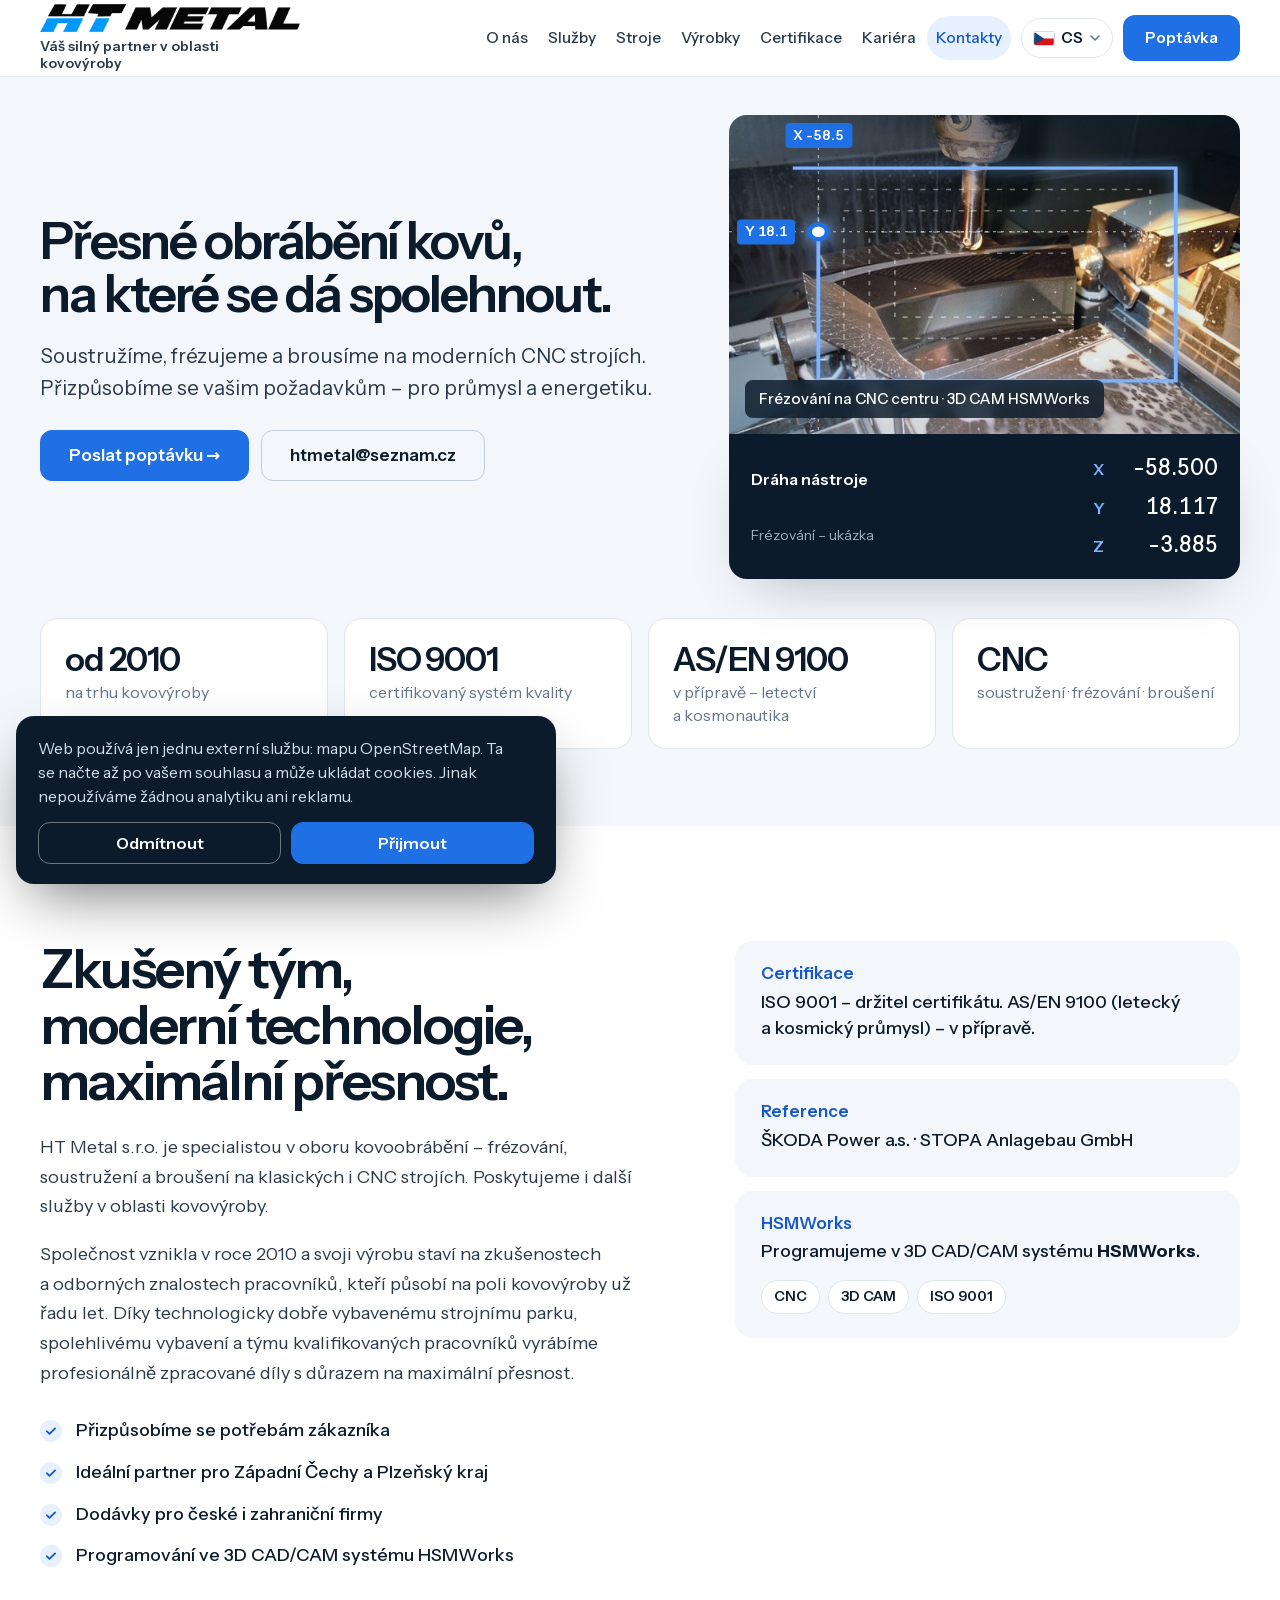
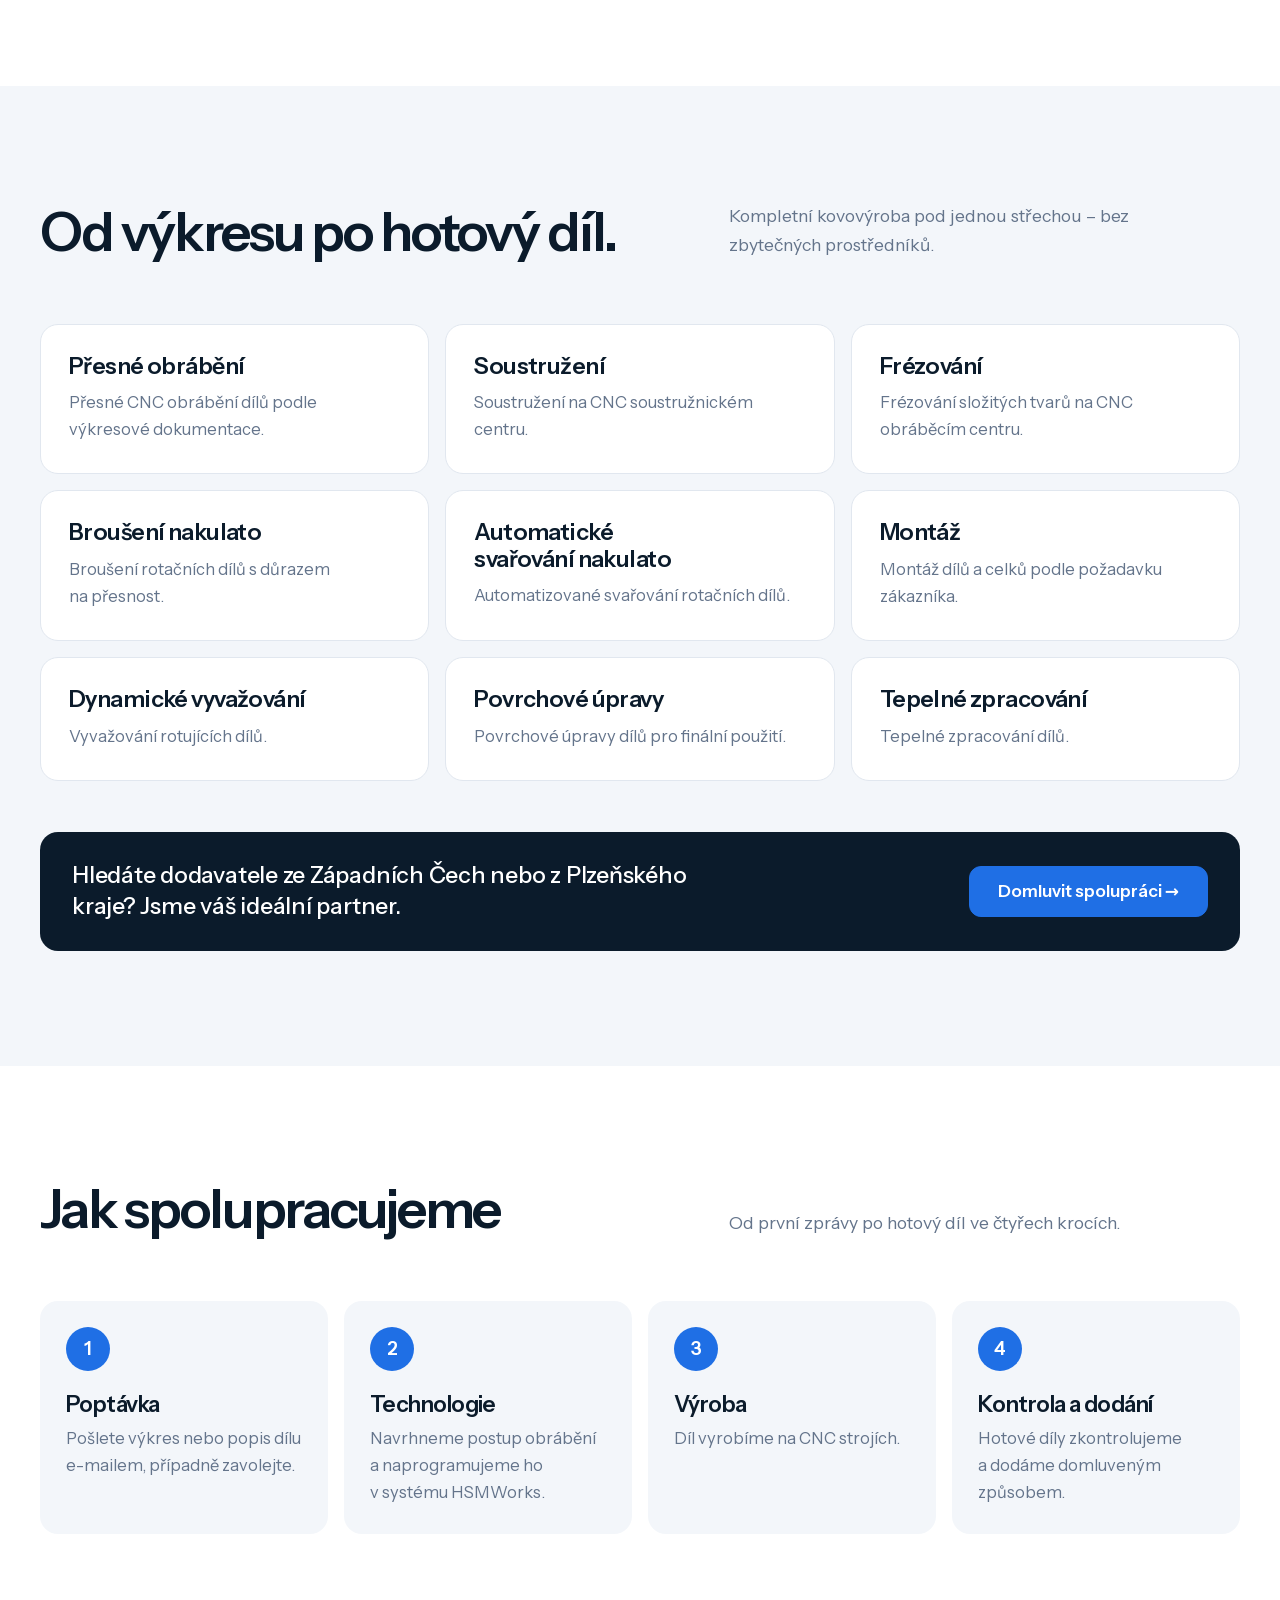
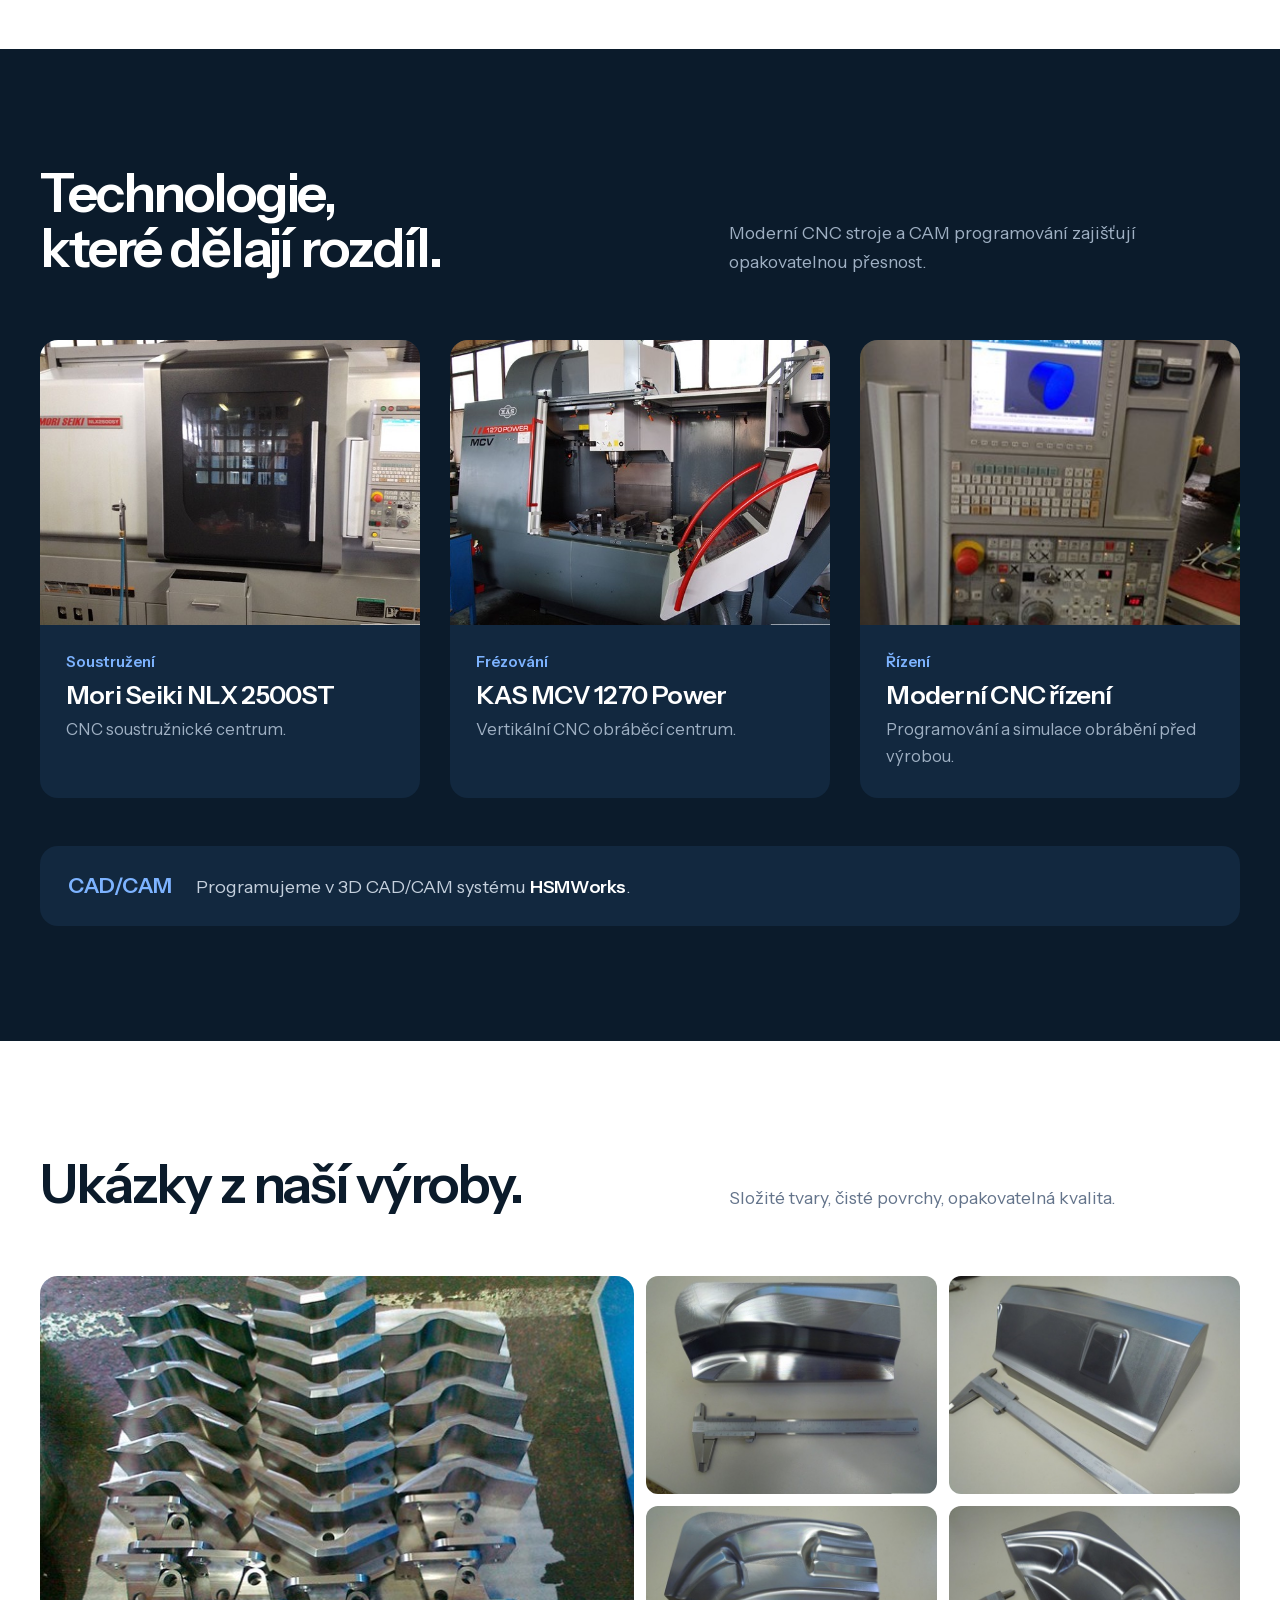
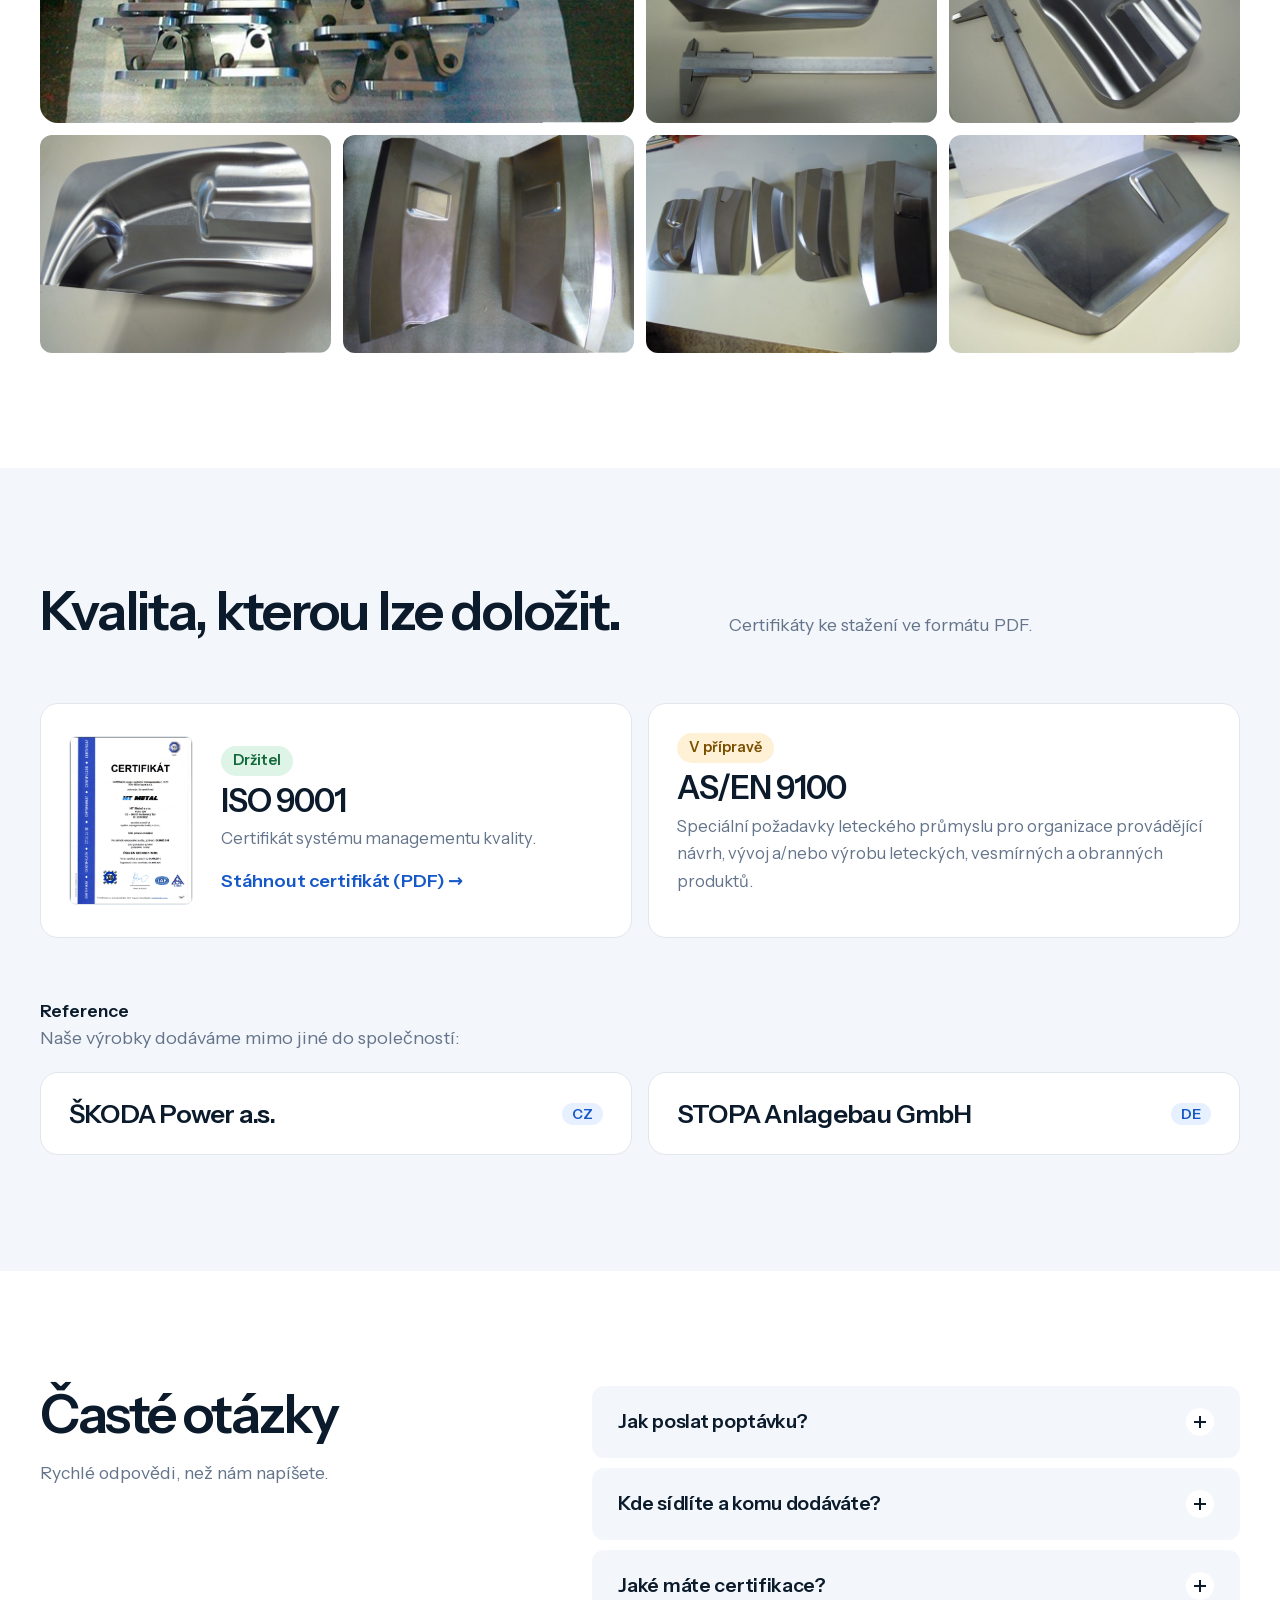
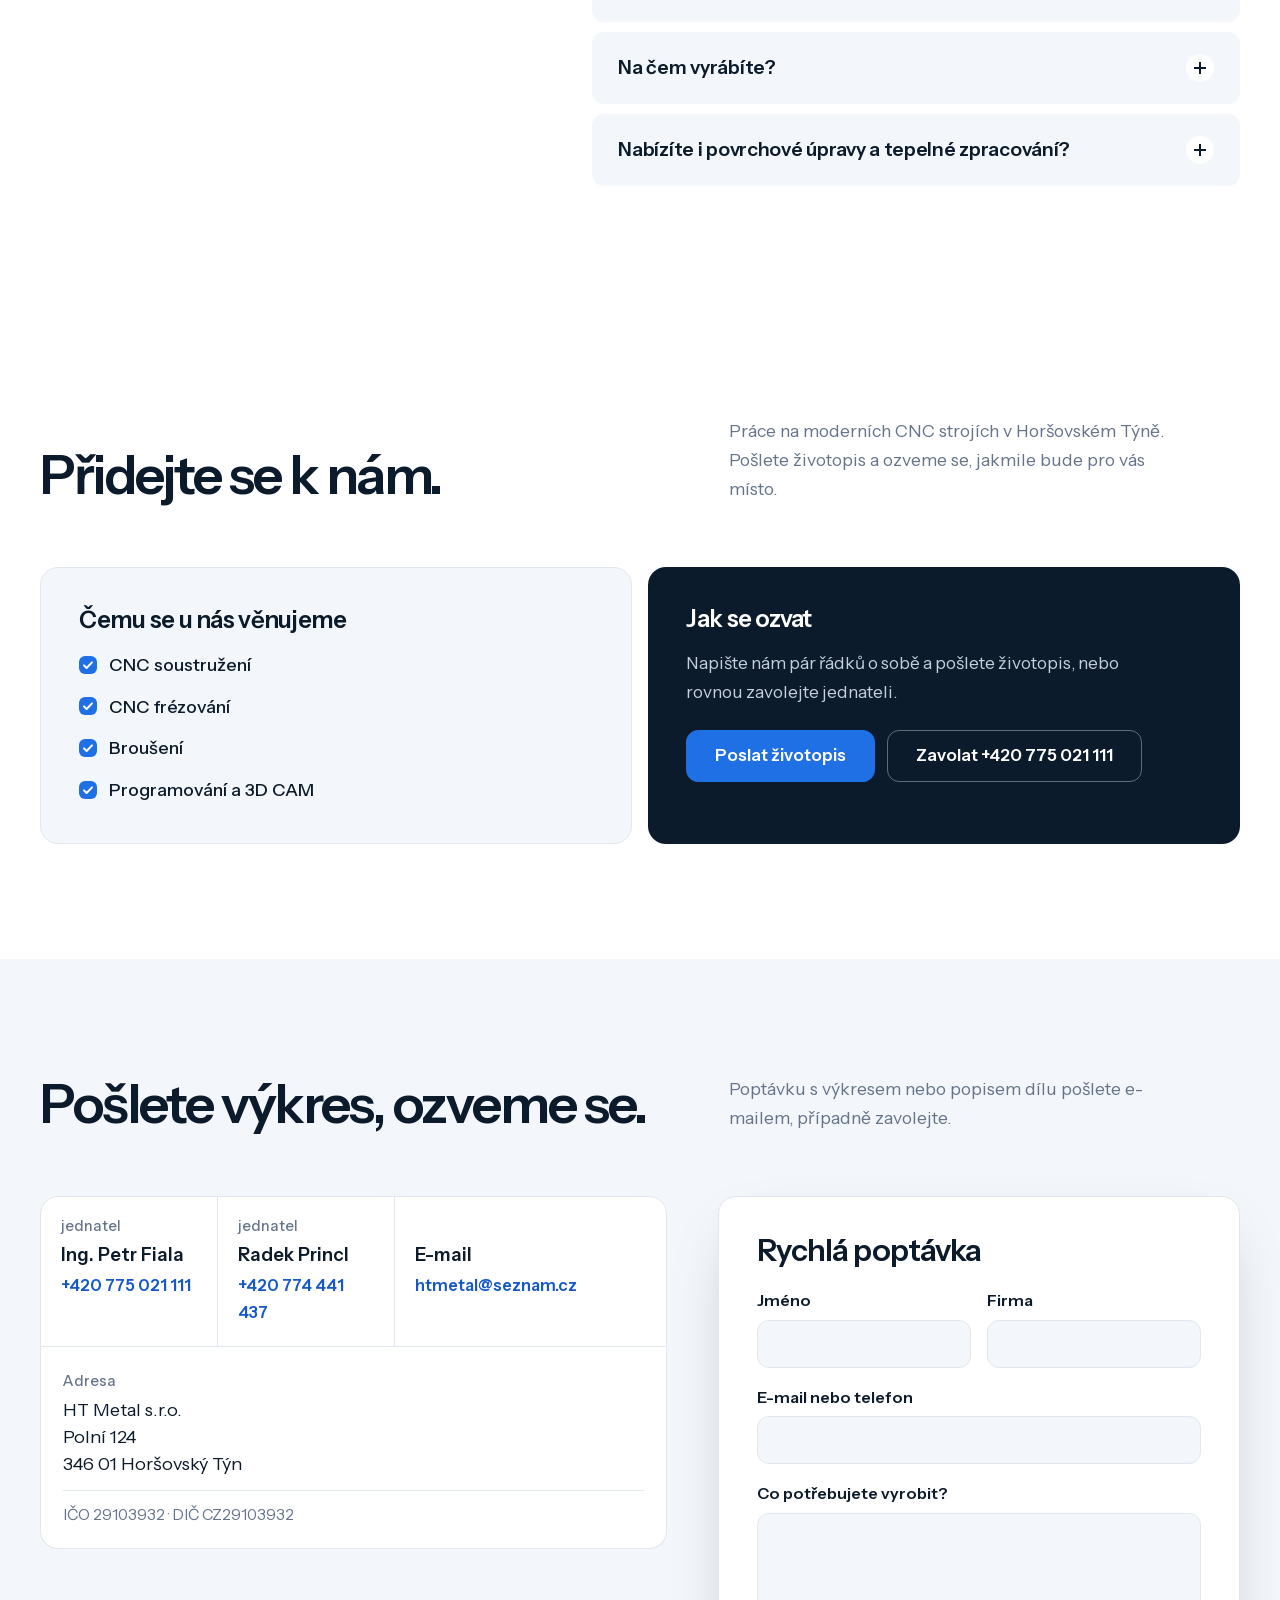
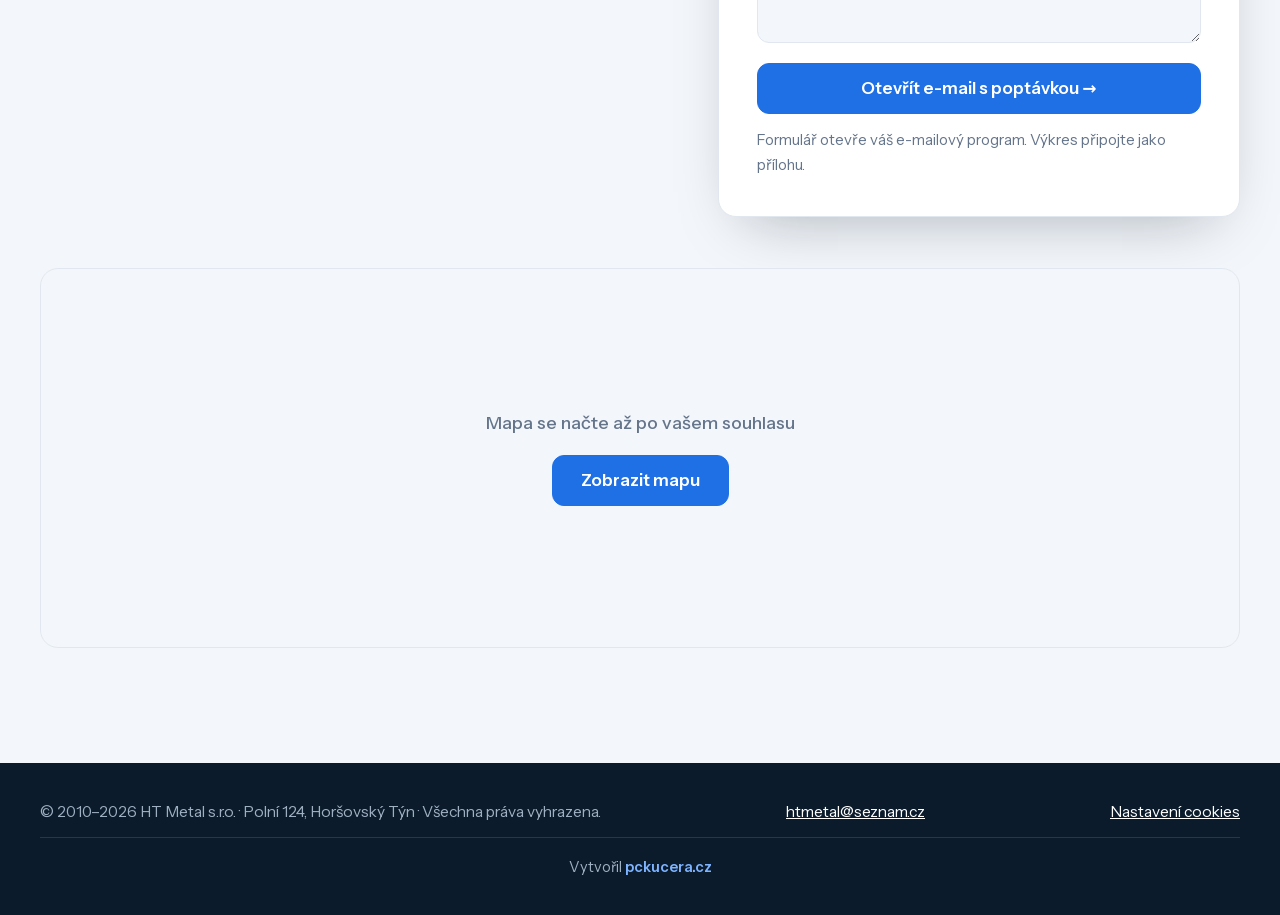
==== commit c9cbaa17: "Add files via upload" ====
--- a/index.html
+++ b/index.html
@@ -36,7 +36,7 @@
     <div class="hero-grid">
       <div>
         
-        <h1>Přesné obrábění kovů, <em>na které se dá spolehnout.</em></h1>
+        <h1>Přesné obrábění kovů,<br class="br2"> <em>na které se dá spolehnout.</em></h1>
         <p class="lead">Soustružíme, frézujeme a brousíme na moderních CNC strojích. Přizpůsobíme se vašim požadavkům – pro průmysl a energetiku.</p>
         <div class="btns"><a class="btn primary" href="#kontakt">Poslat poptávku →</a><a class="btn ghost" href="mailto:htmetal@seznam.cz">htmetal@seznam.cz</a></div>
       </div>
--- a/assets/style.css
+++ b/assets/style.css
@@ -95,6 +95,8 @@
 .hero-grid > * { min-width: 0; }
 .hero h1 { font-size: clamp(2.6rem, 4.4vw, 4.2rem); line-height: 1.04; letter-spacing: -.04em; font-weight: 600; margin-bottom: 20px; }
 .hero h1 em { font-style: normal; }
+.hero h1 .br2 { display: none; }
+@media (min-width: 1081px) { html[lang="cs"] .hero h1 { font-size: clamp(2rem, 4vw, 3.25rem); } html[lang="cs"] .hero h1 .br2 { display: inline; } html[lang="cs"] .hero h1 em { white-space: nowrap; } }
 .lead { font-size: clamp(1.15rem, 1.6vw, 1.3rem); line-height: 1.55; max-width: 48ch; color: var(--text); margin-bottom: 26px; }
 .hero-media { position: relative; }
 .hero-media figure { position: relative; margin: 0; aspect-ratio: 16 / 10; overflow: hidden; background: var(--navy); border-radius: var(--r-lg) var(--r-lg) 0 0; }
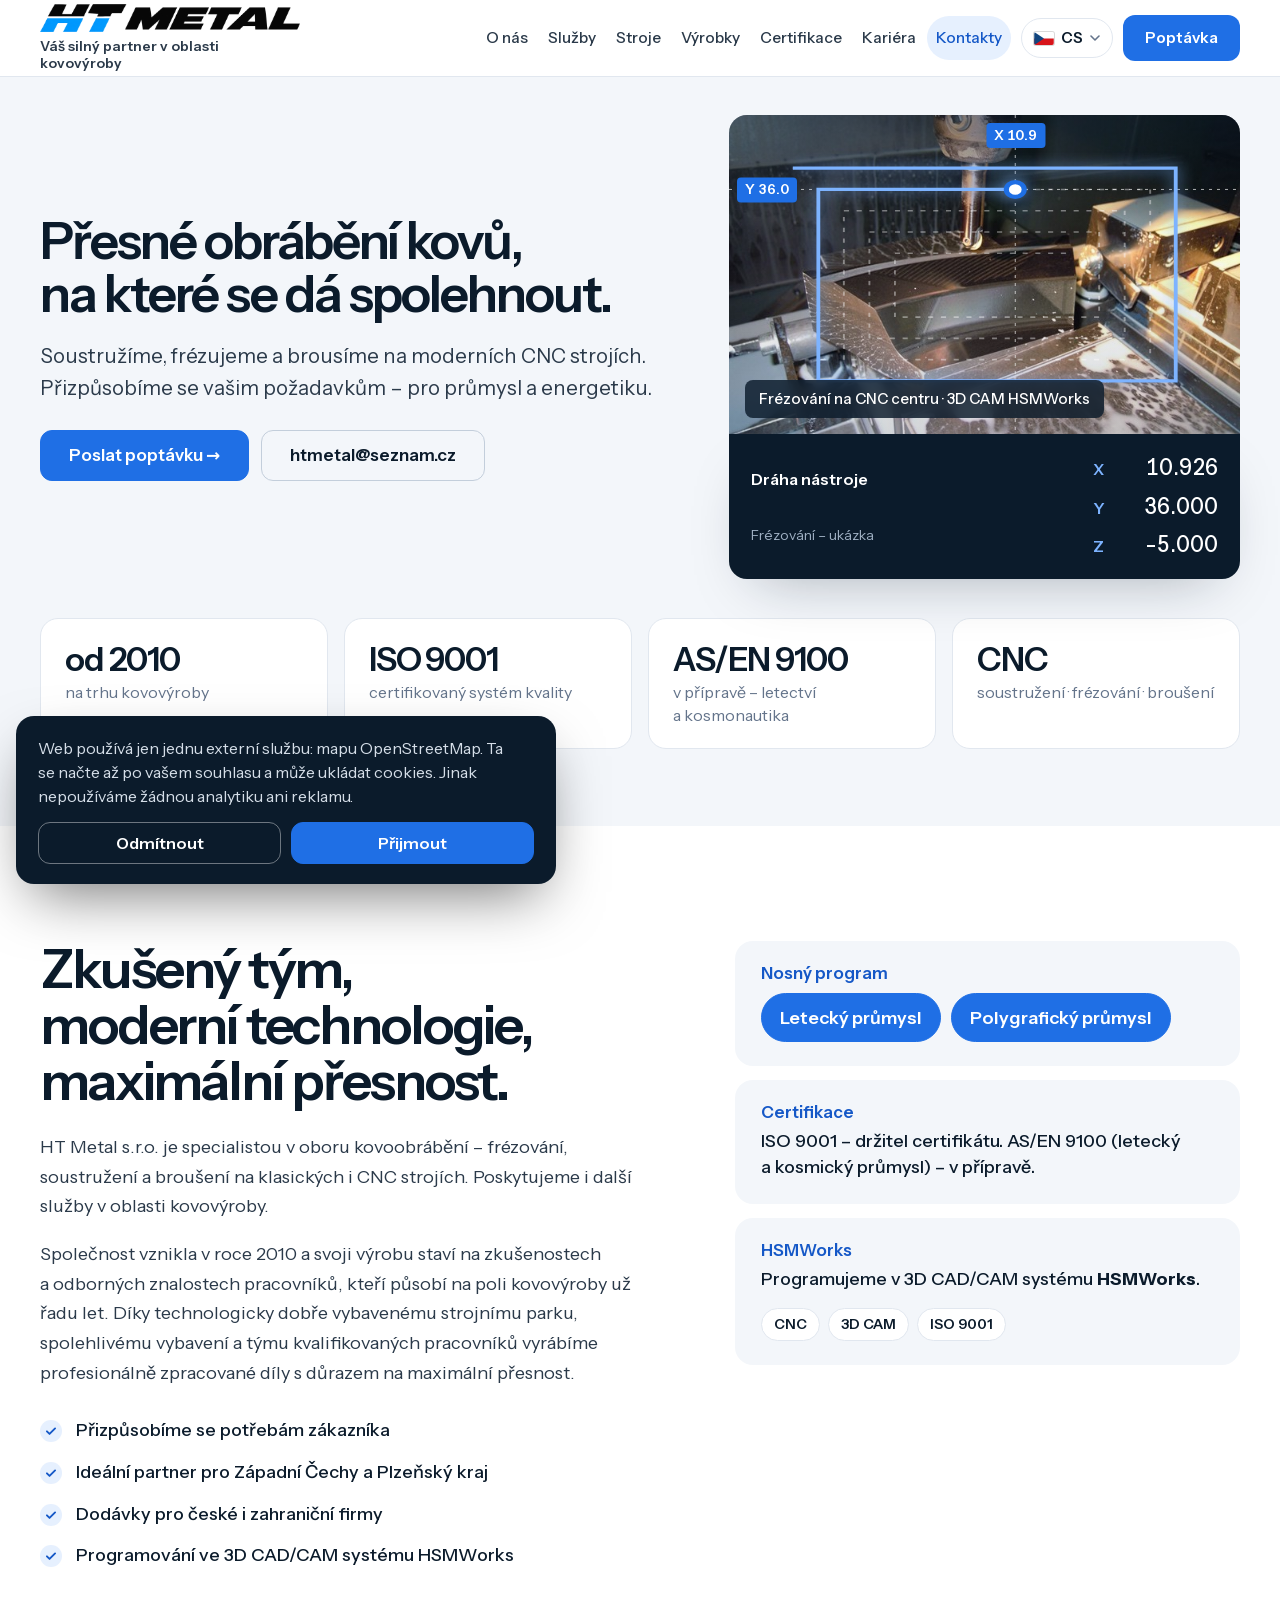
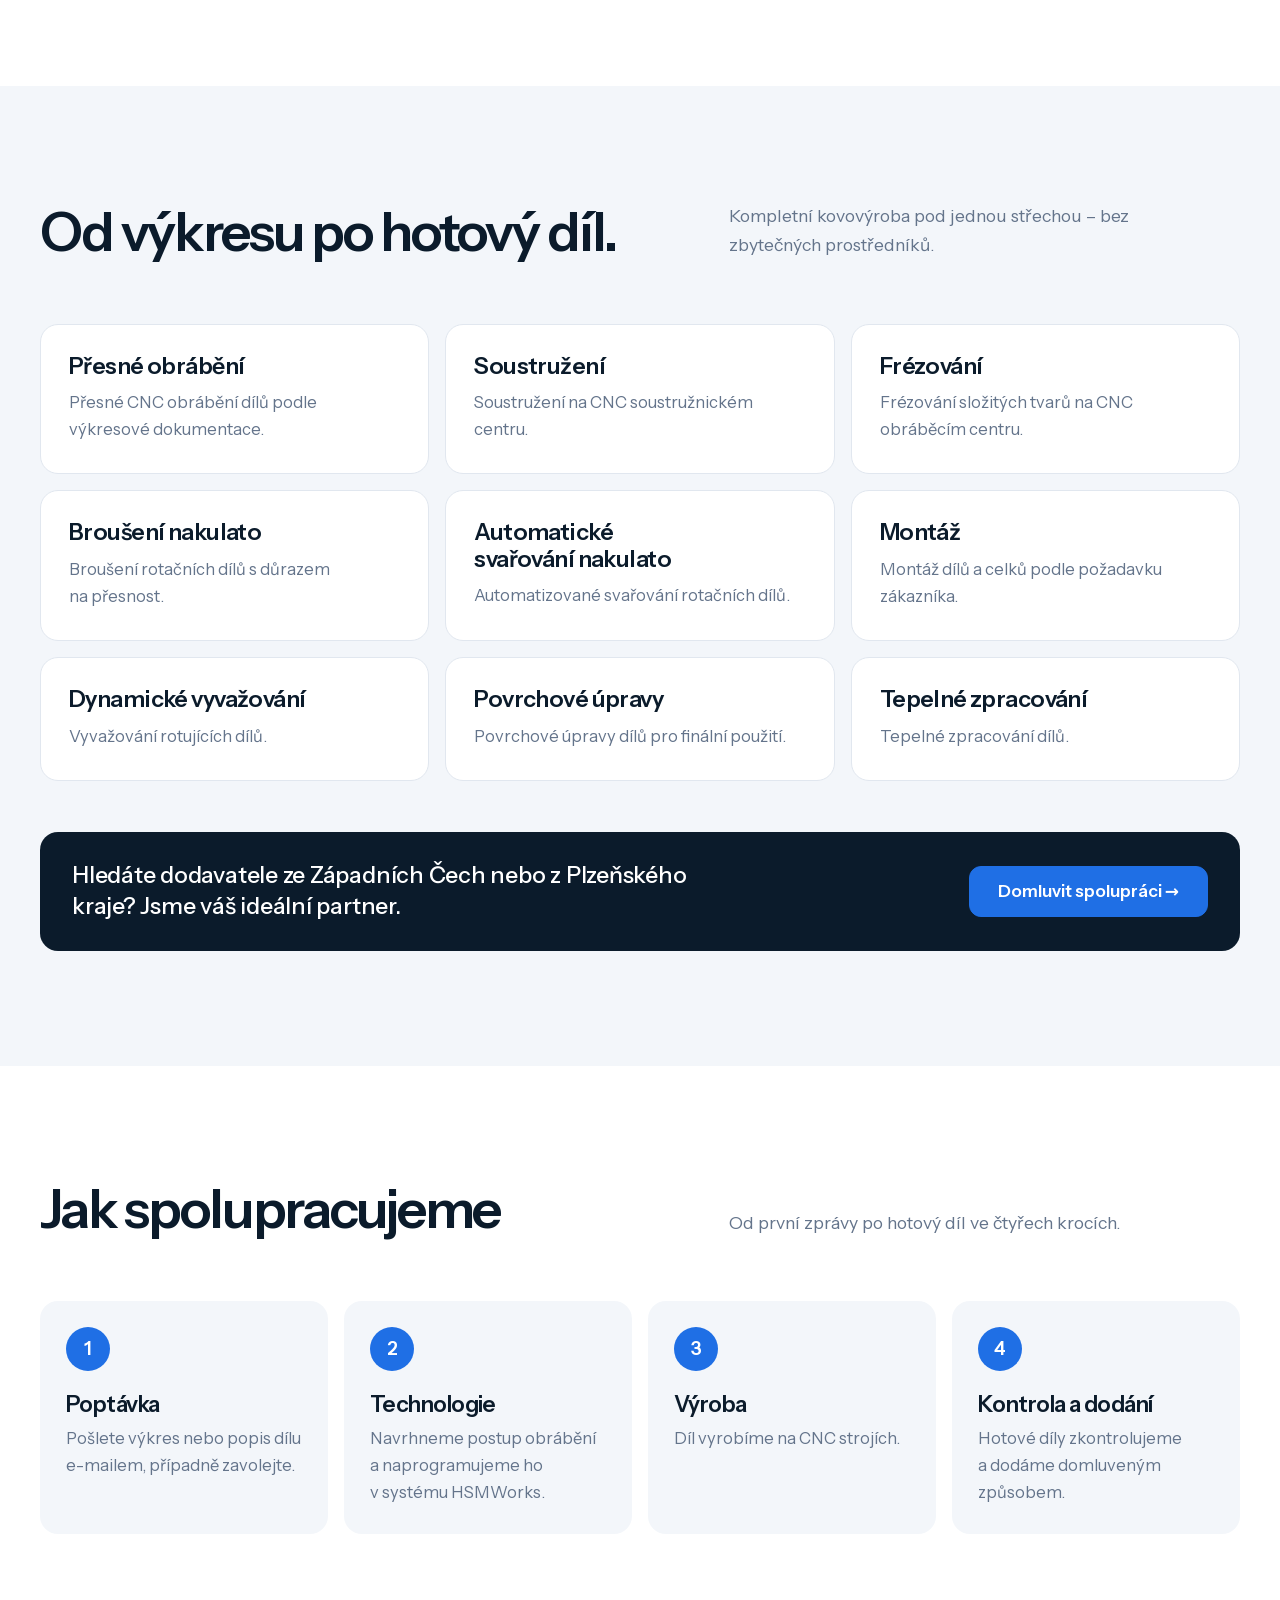
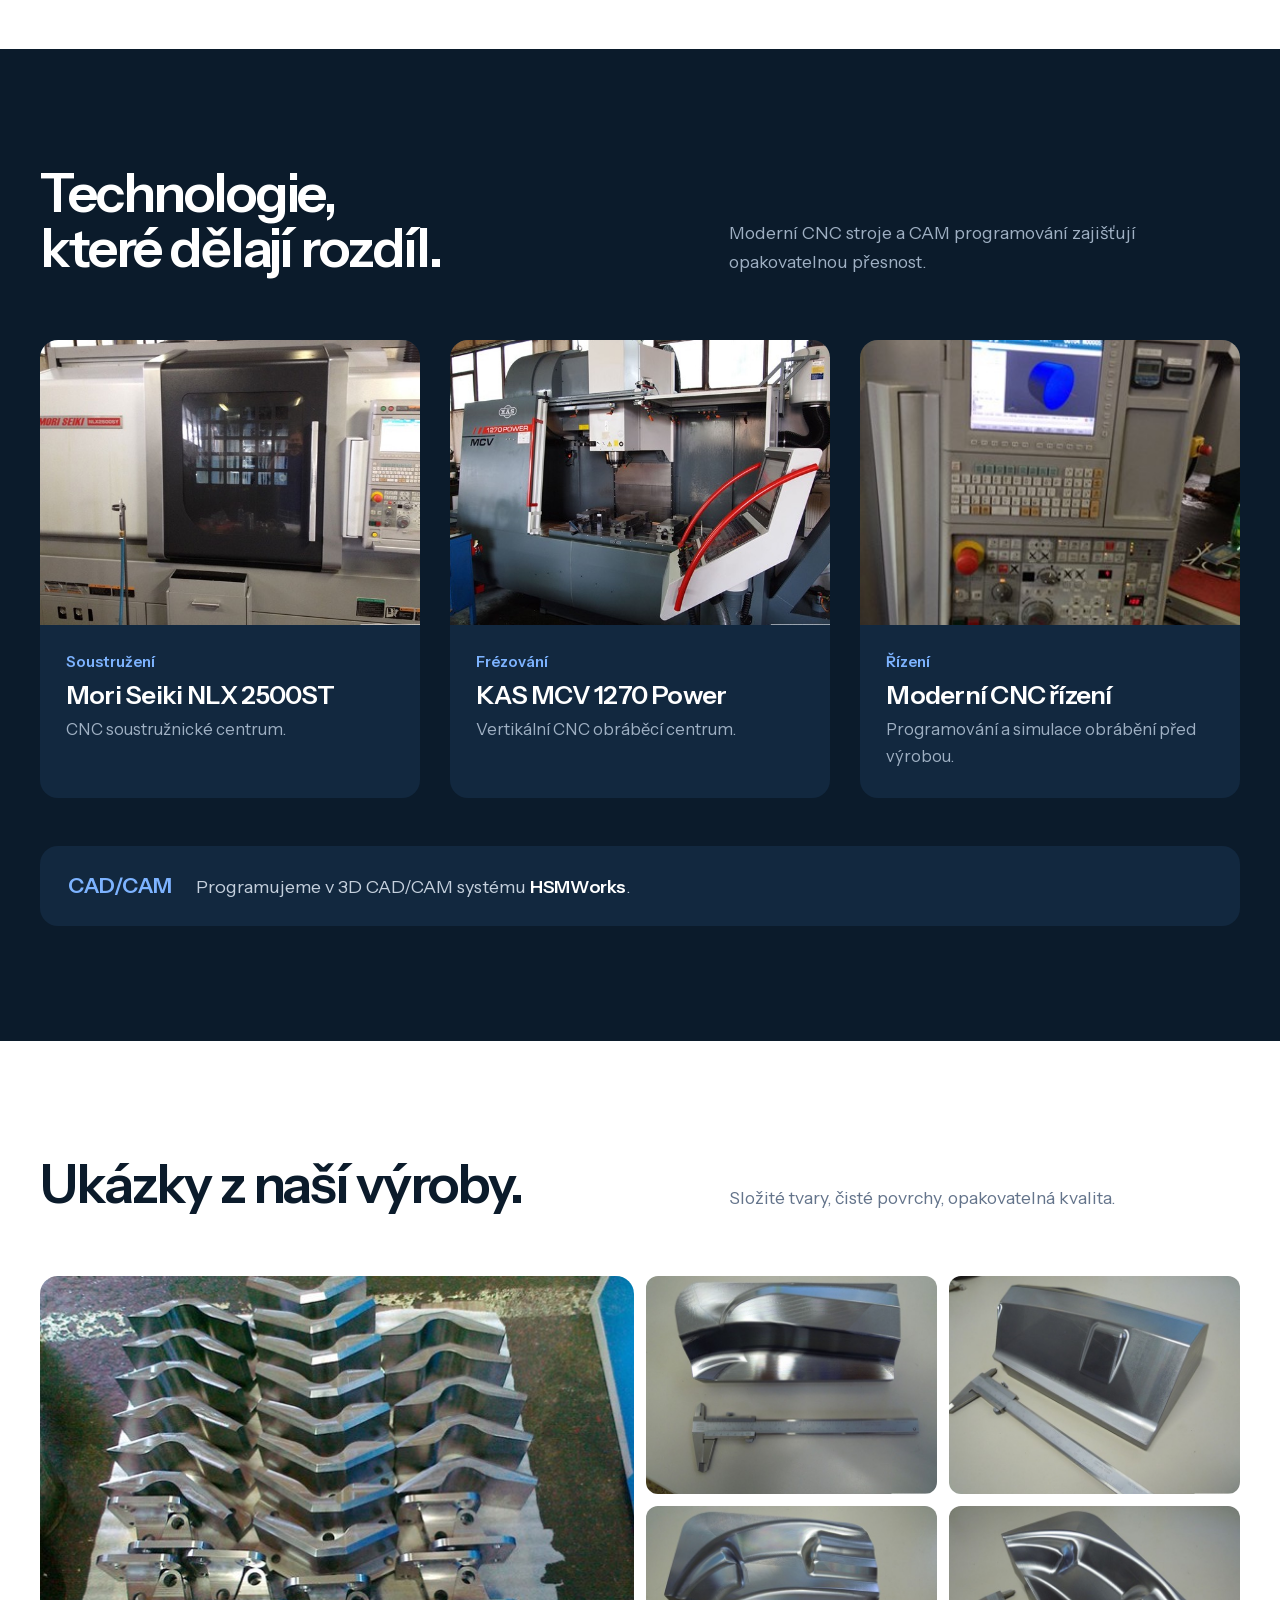
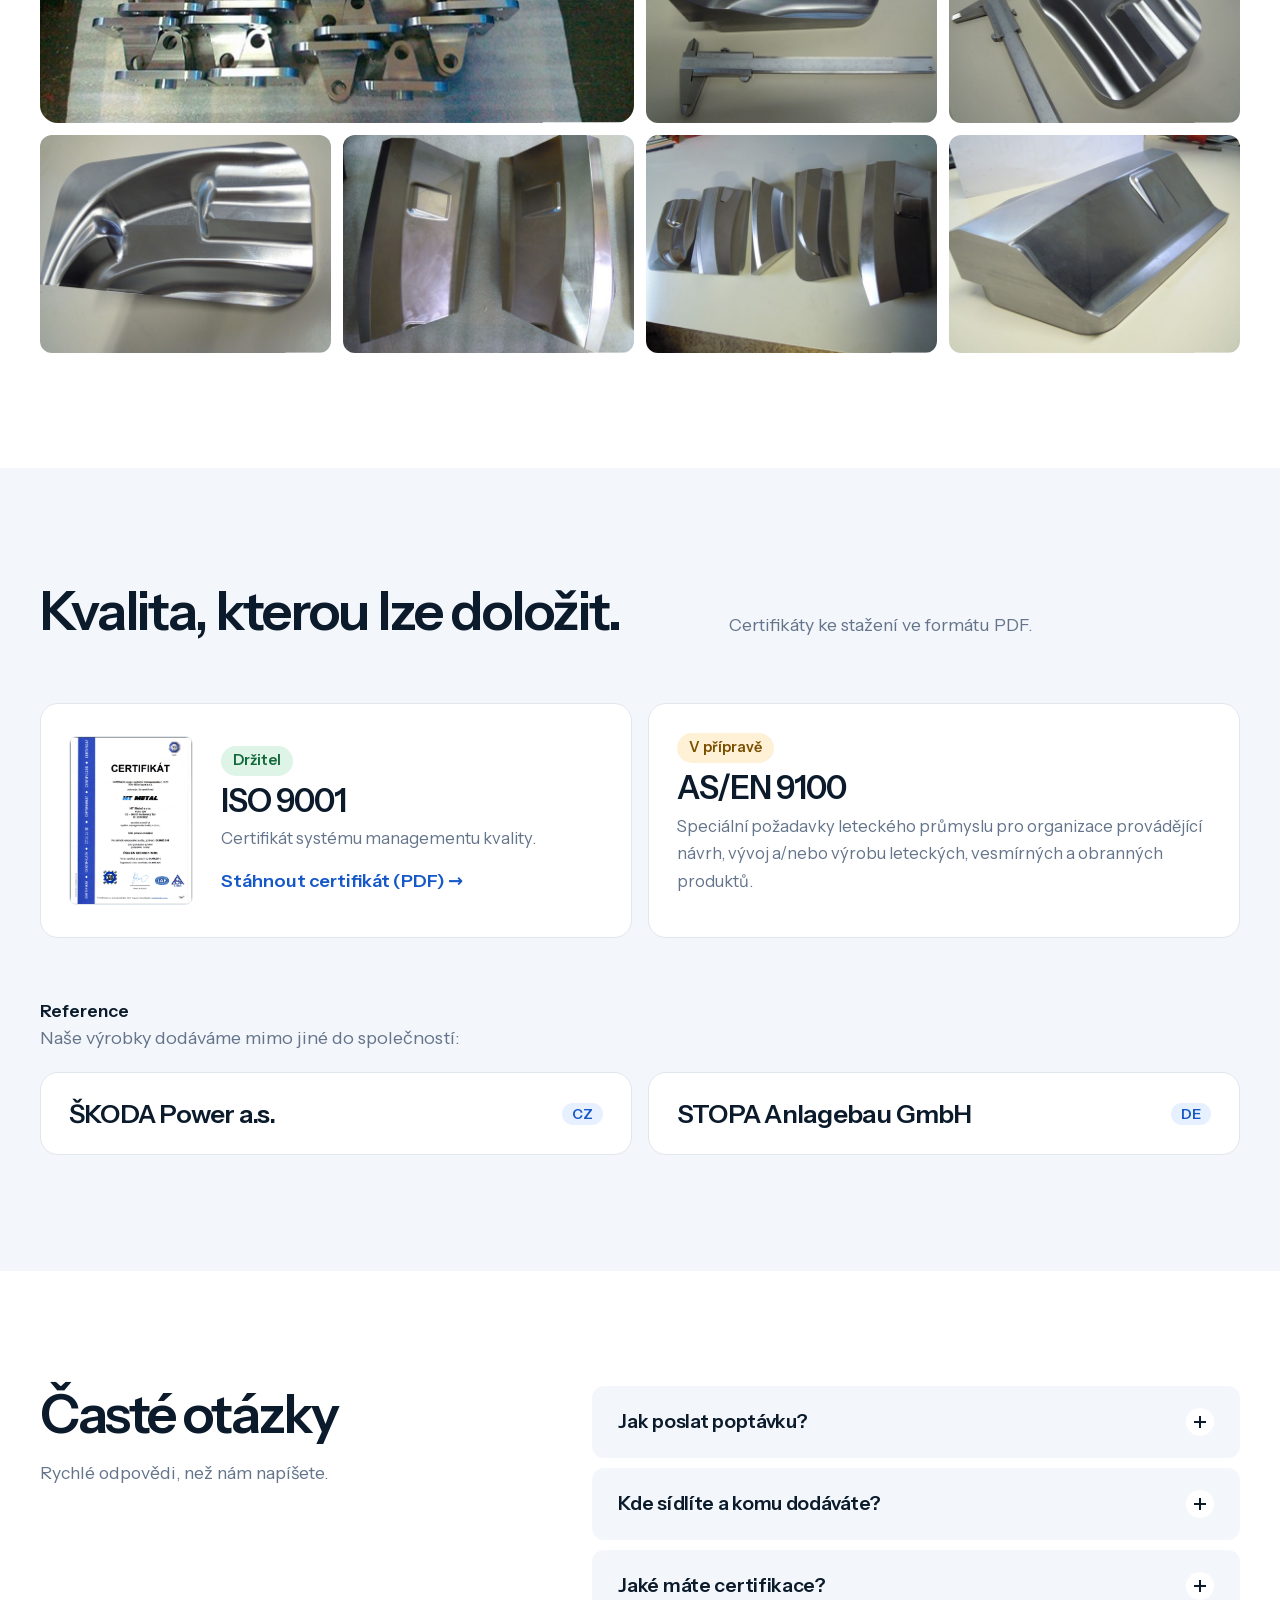
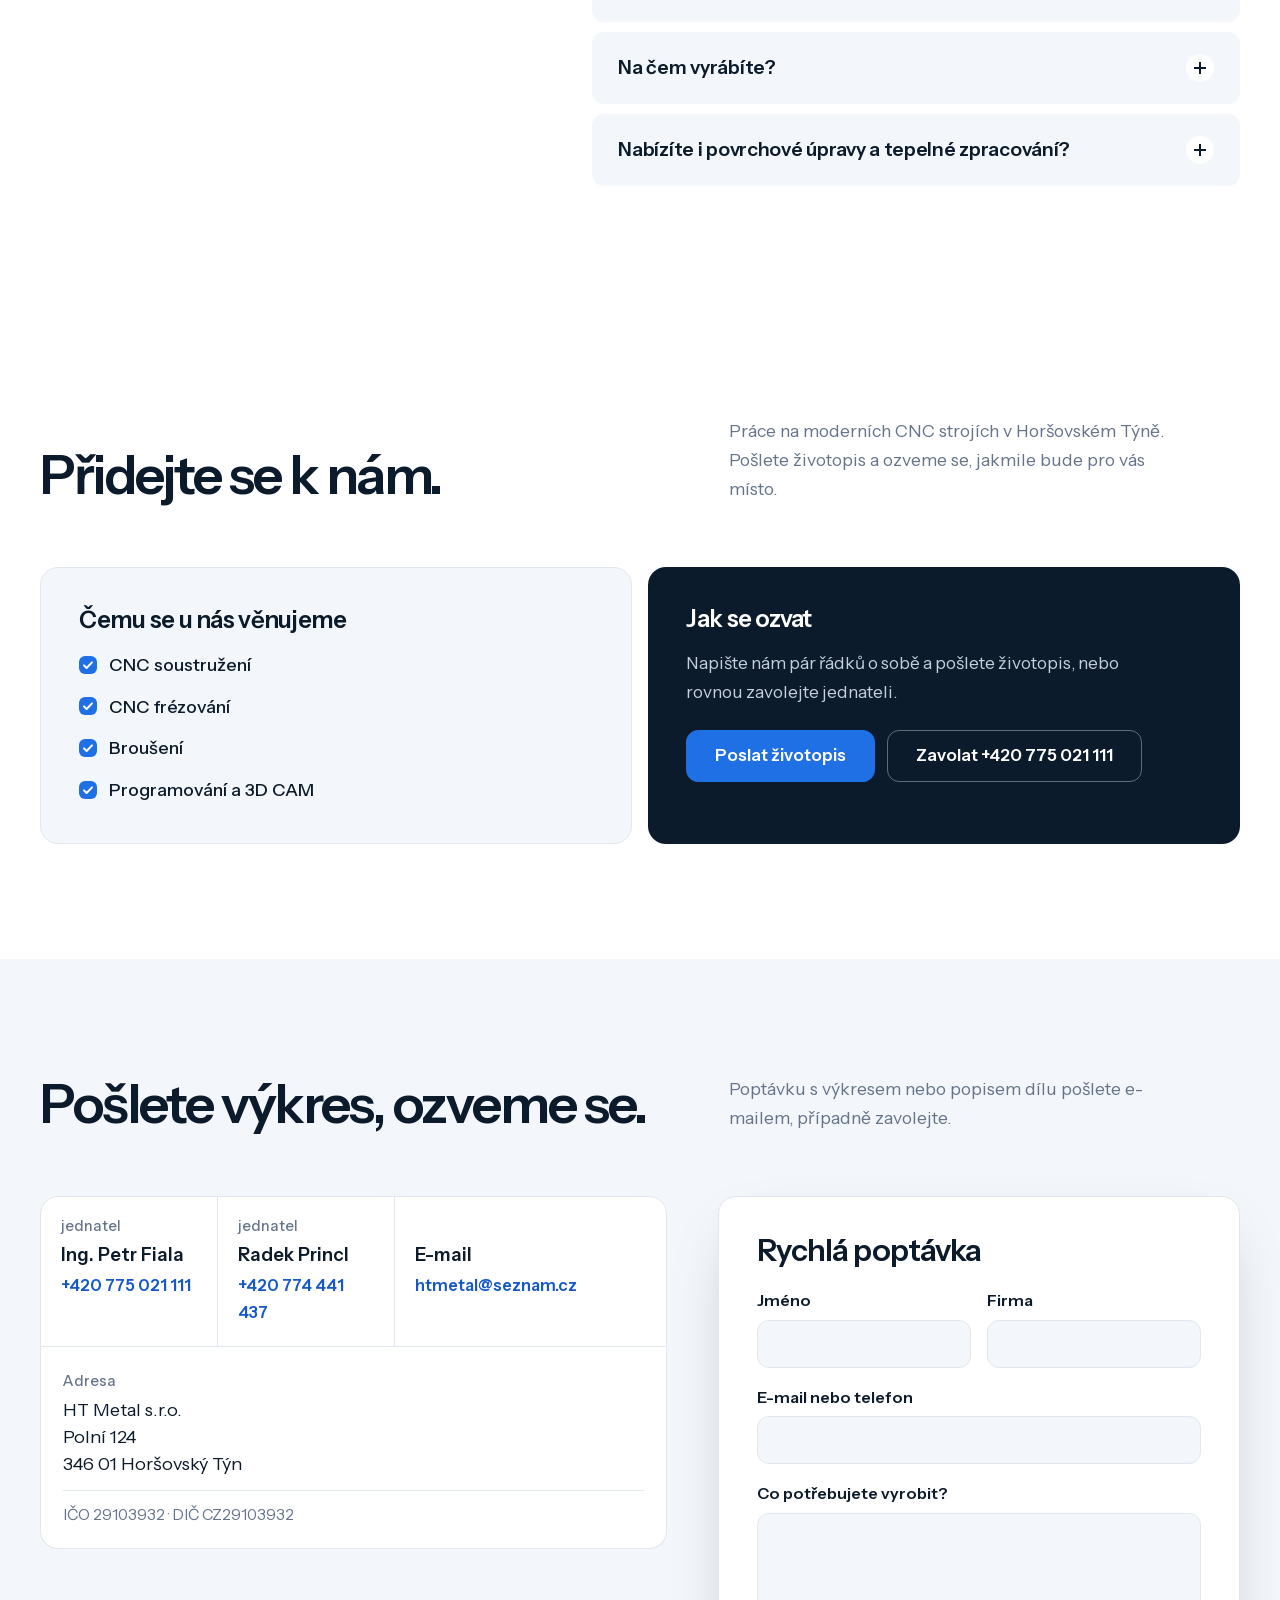
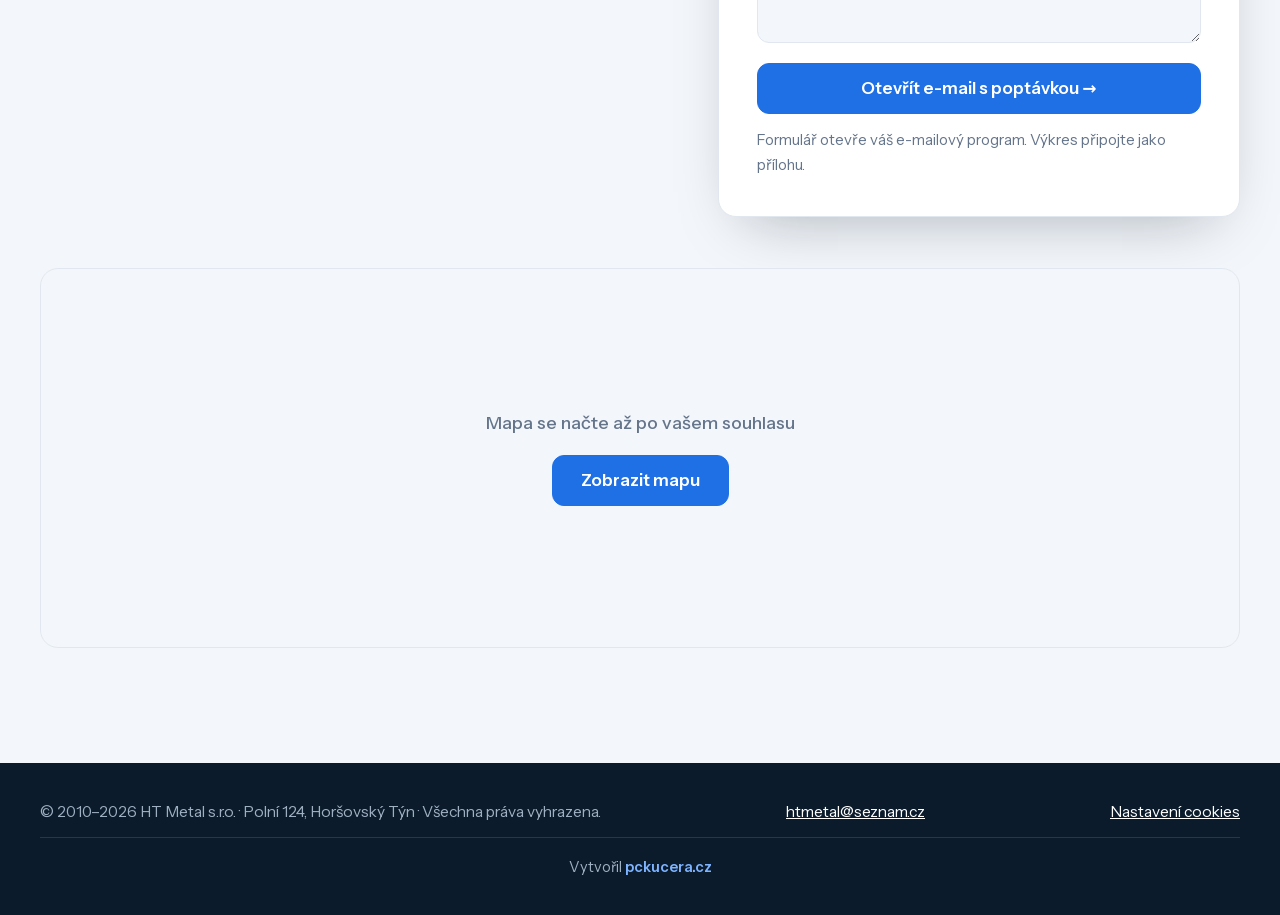
==== commit adac8eb1: "Add files via upload" ====
--- a/index.html
+++ b/index.html
@@ -54,7 +54,7 @@
 
 <section id="onas"><div class="wrap about">
   <div class="rv"><div class="sec-head" style="margin-bottom:24px"><h2>Zkušený tým, moderní technologie, maximální přesnost.</h2></div><p>HT Metal s.r.o. je specialistou v oboru kovoobrábění – frézování, soustružení a broušení na klasických i CNC strojích. Poskytujeme i další služby v oblasti kovovýroby.</p><p>Společnost vznikla v roce 2010 a svoji výrobu staví na zkušenostech a odborných znalostech pracovníků, kteří působí na poli kovovýroby už řadu let. Díky technologicky dobře vybavenému strojnímu parku, spolehlivému vybavení a týmu kvalifikovaných pracovníků vyrábíme profesionálně zpracované díly s důrazem na maximální přesnost.</p><ul class="checks"><li>Přizpůsobíme se potřebám zákazníka</li><li>Ideální partner pro Západní Čechy a Plzeňský kraj</li><li>Dodávky pro české i zahraniční firmy</li><li>Programování ve 3D CAD/CAM systému HSMWorks</li></ul></div>
-  <div class="about-side"><div class="stat-card rv"><h3>Certifikace</h3><p>ISO 9001 – držitel certifikátu. AS/EN 9100 (letecký a kosmický průmysl) – v přípravě.</p></div><div class="stat-card rv"><h3>Reference</h3><p>ŠKODA Power a.s. · STOPA Anlagebau GmbH</p></div><div class="stat-card rv"><h3>HSMWorks</h3><p>Programujeme v 3D CAD/CAM systému <b>HSMWorks</b>.</p><div class="tags"><span>CNC</span><span>3D CAM</span><span>ISO 9001</span></div></div></div>
+  <div class="about-side"><div class="stat-card rv"><h3>Nosný program</h3><div class="tags tags-lg"><span>Letecký průmysl</span><span>Polygrafický průmysl</span></div></div><div class="stat-card rv"><h3>Certifikace</h3><p>ISO 9001 – držitel certifikátu. AS/EN 9100 (letecký a kosmický průmysl) – v přípravě.</p></div><div class="stat-card rv"><h3>HSMWorks</h3><p>Programujeme v 3D CAD/CAM systému <b>HSMWorks</b>.</p><div class="tags"><span>CNC</span><span>3D CAM</span><span>ISO 9001</span></div></div></div>
 </div></section>
 
 <section id="sluzby" class="alt"><div class="wrap">
--- a/assets/style.css
+++ b/assets/style.css
@@ -163,6 +163,8 @@
 .stat-card p { margin: 0; font-size: 1.12rem; font-weight: 500; color: var(--ink); line-height: 1.45; }
 .tags { display: flex; flex-wrap: wrap; gap: 8px; margin-top: 16px; }
 .tags span { background: var(--paper); border: 1px solid var(--line); font-weight: 600; font-size: 14px; padding: 4px 12px; border-radius: 999px; color: var(--ink); }
+.tags-lg { margin-top: 10px; gap: 10px; }
+.tags-lg span { font-size: 1.12rem; padding: 9px 18px; background: var(--accent); border-color: var(--accent); color: #fff; }
 
 /* služby */
 .cards { display: grid; grid-template-columns: repeat(3, 1fr); gap: 16px; }
